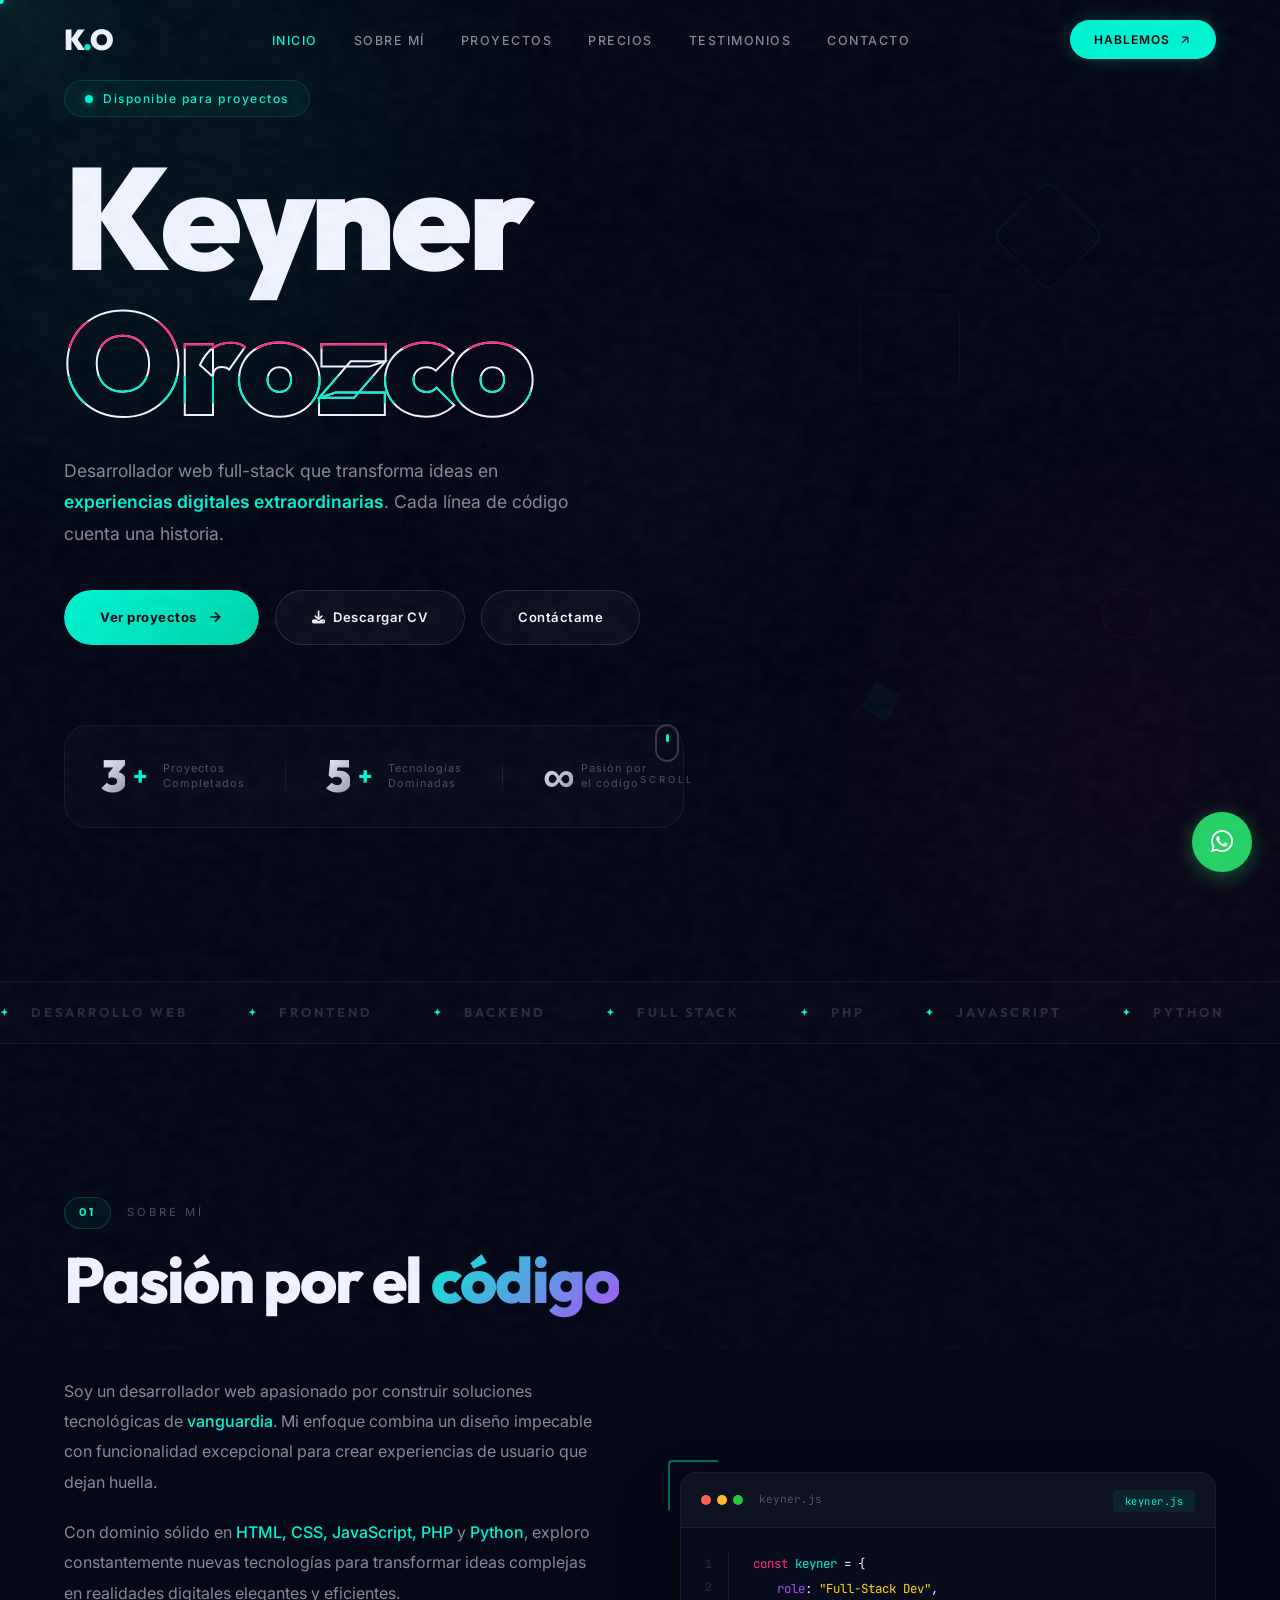
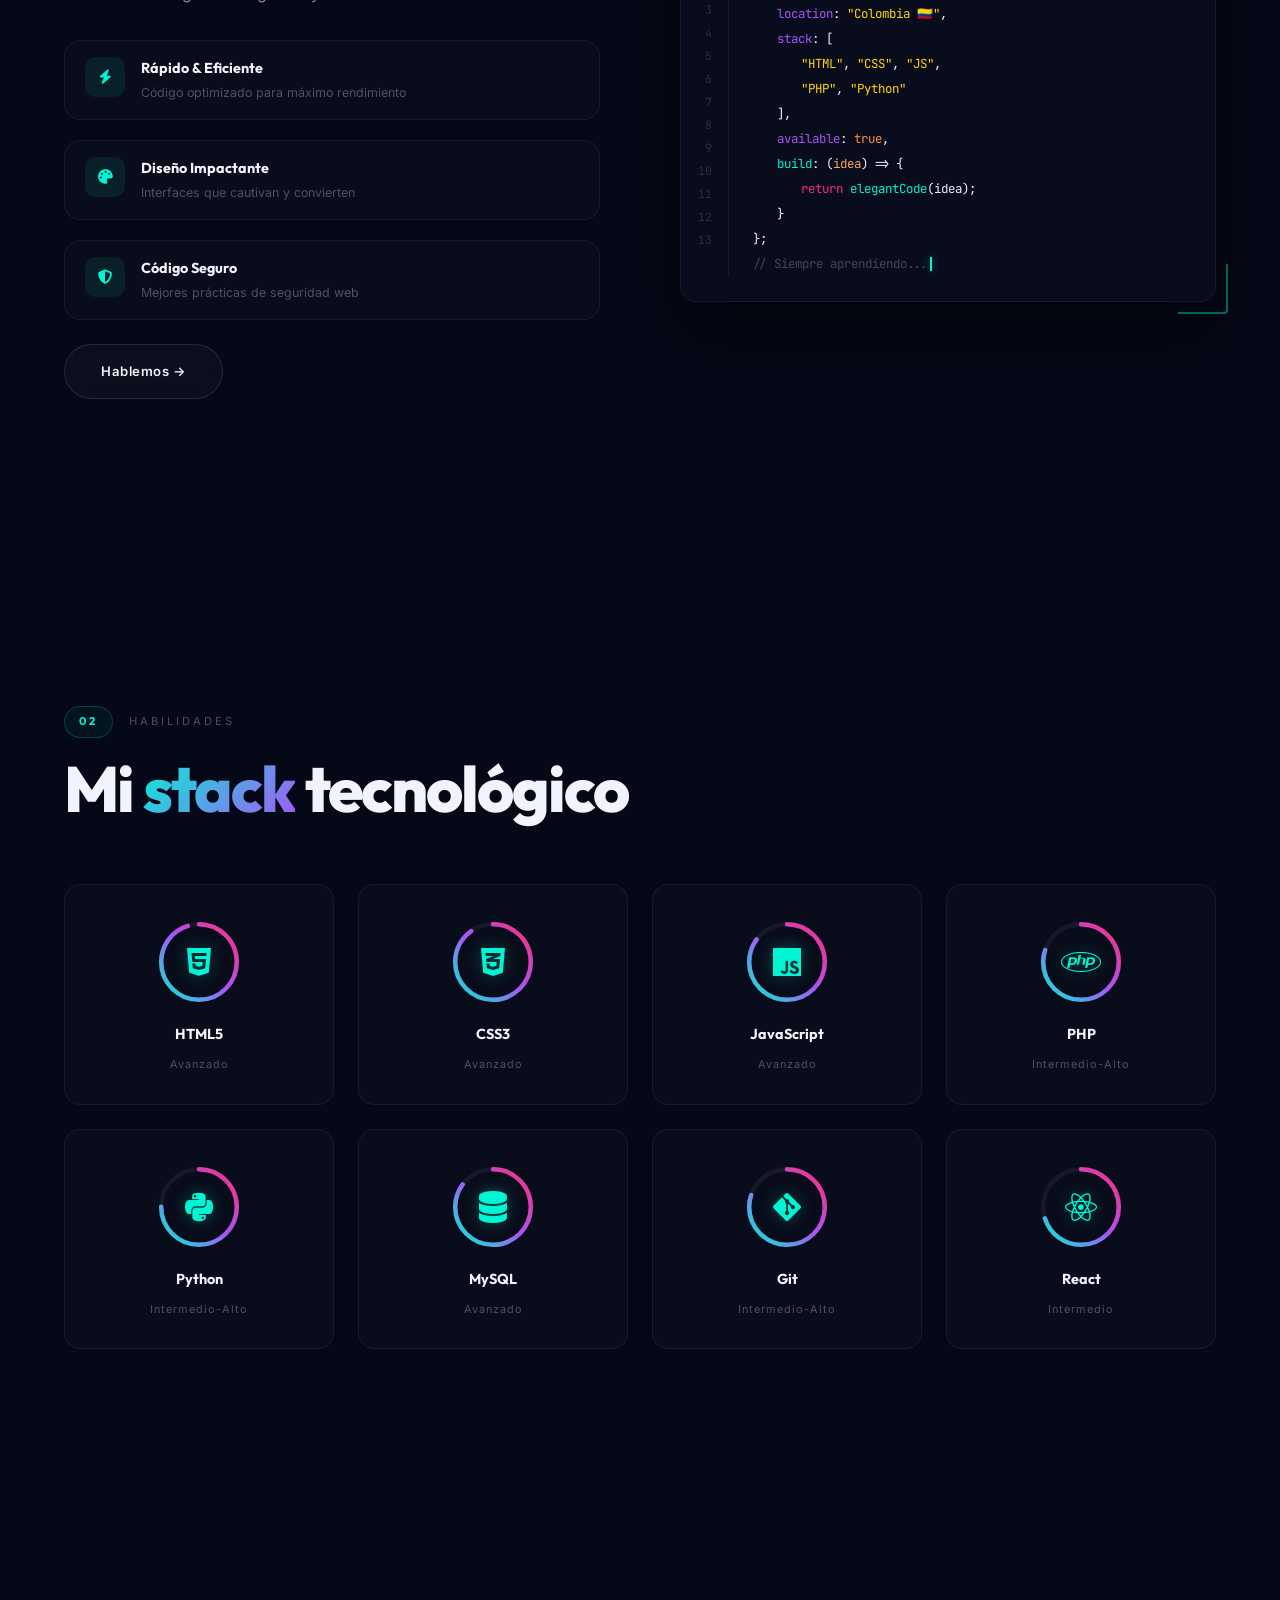
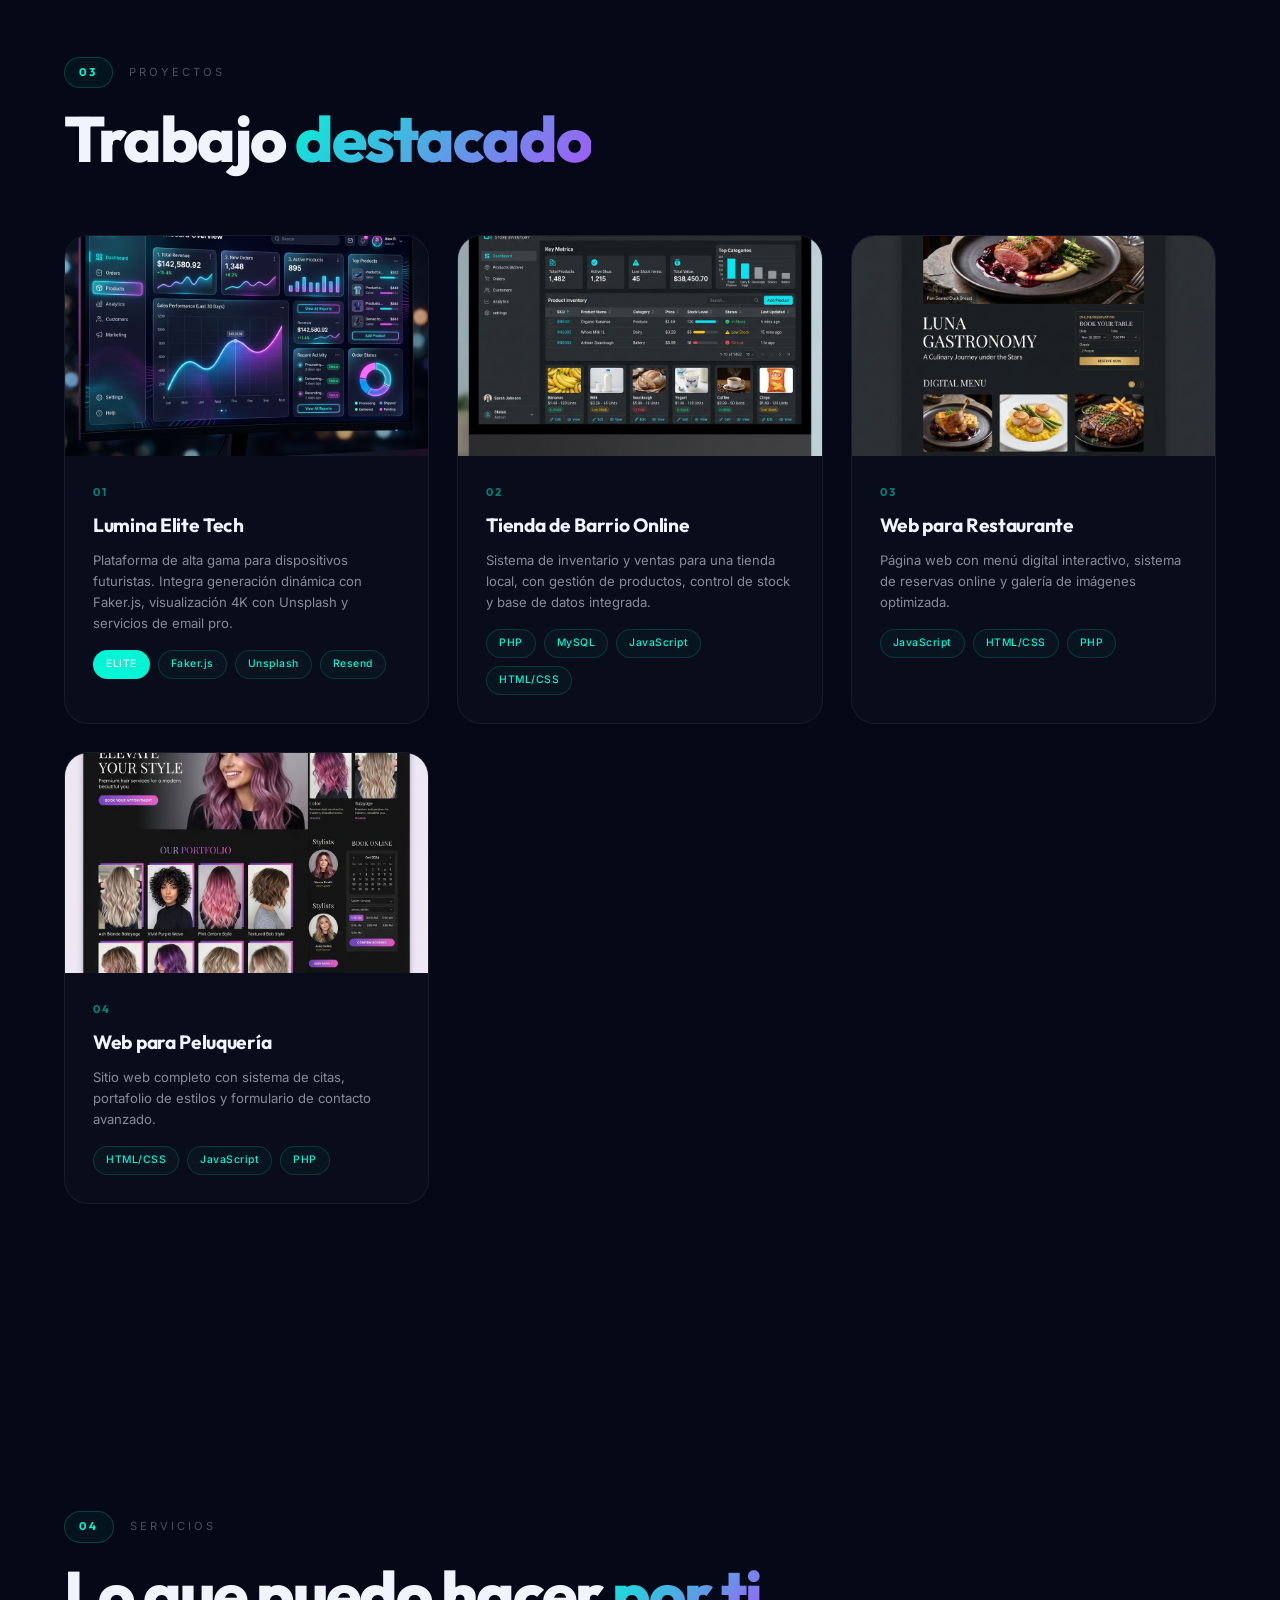
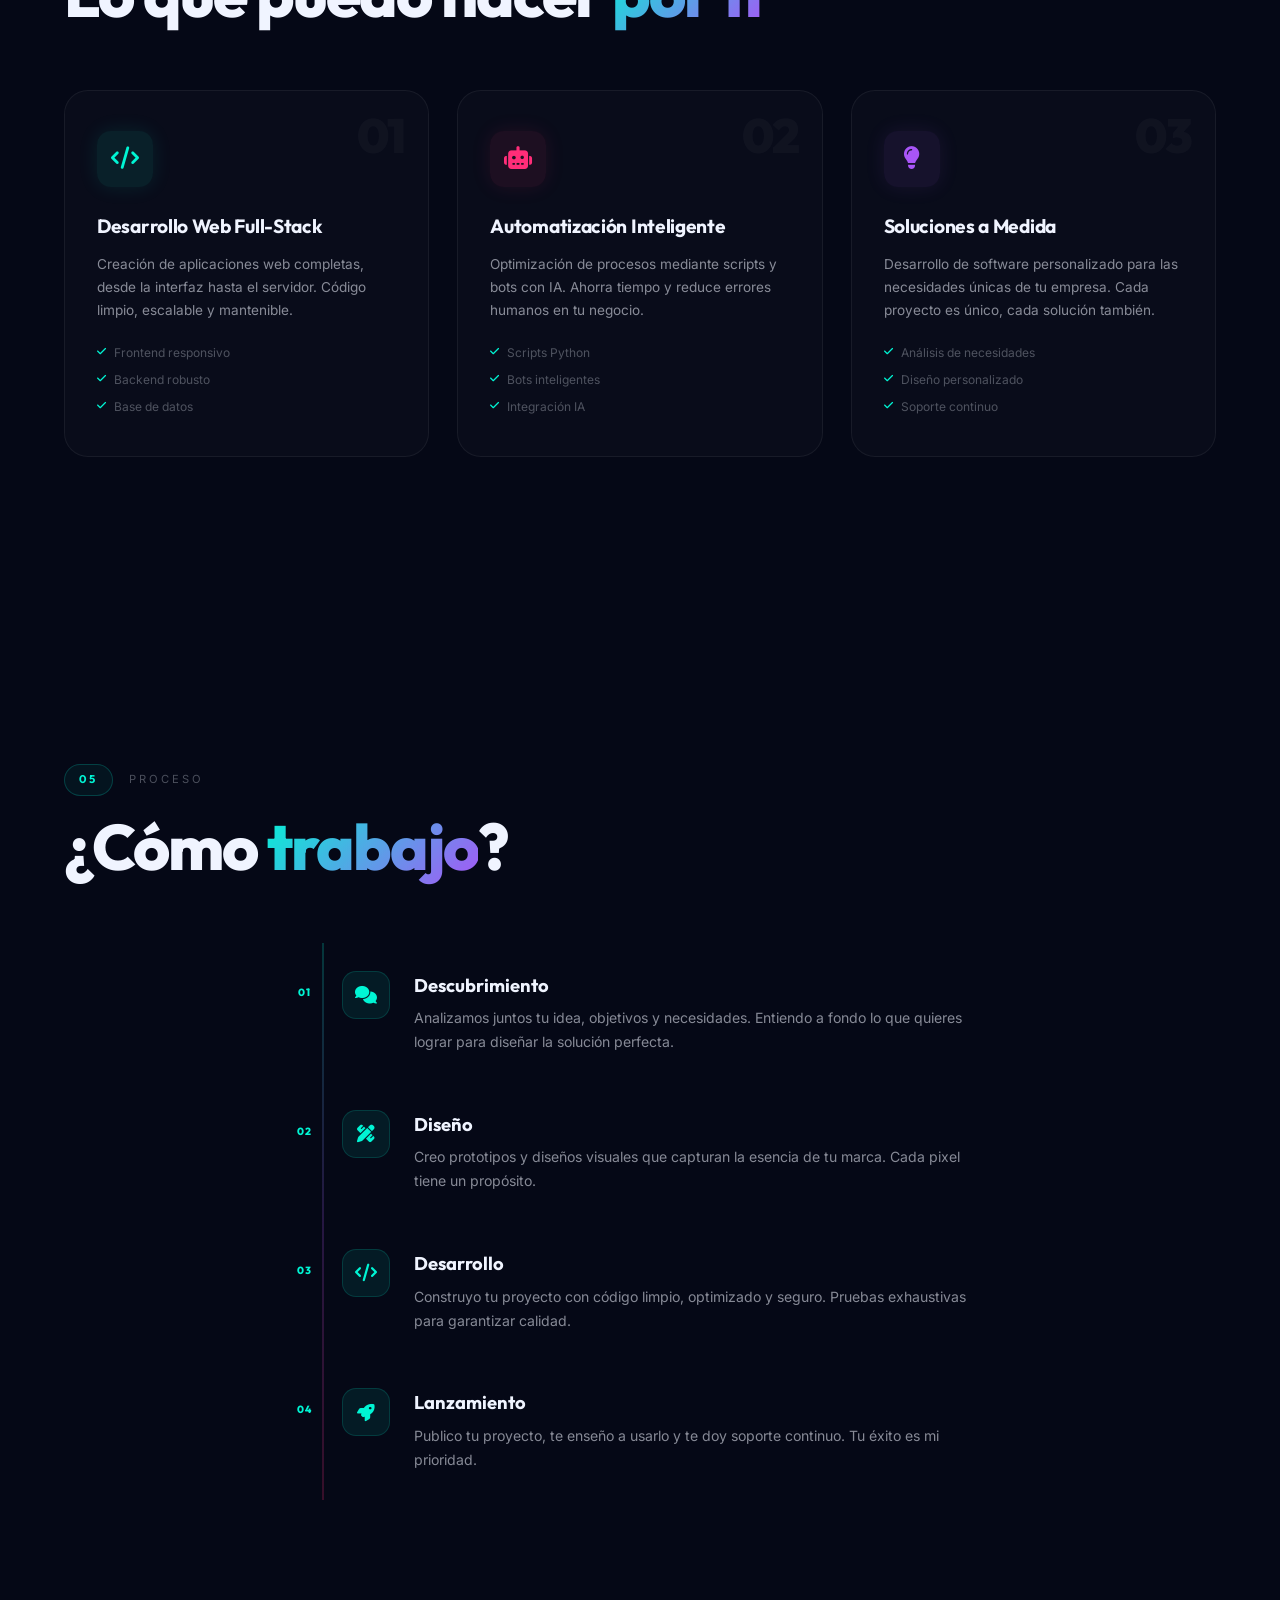
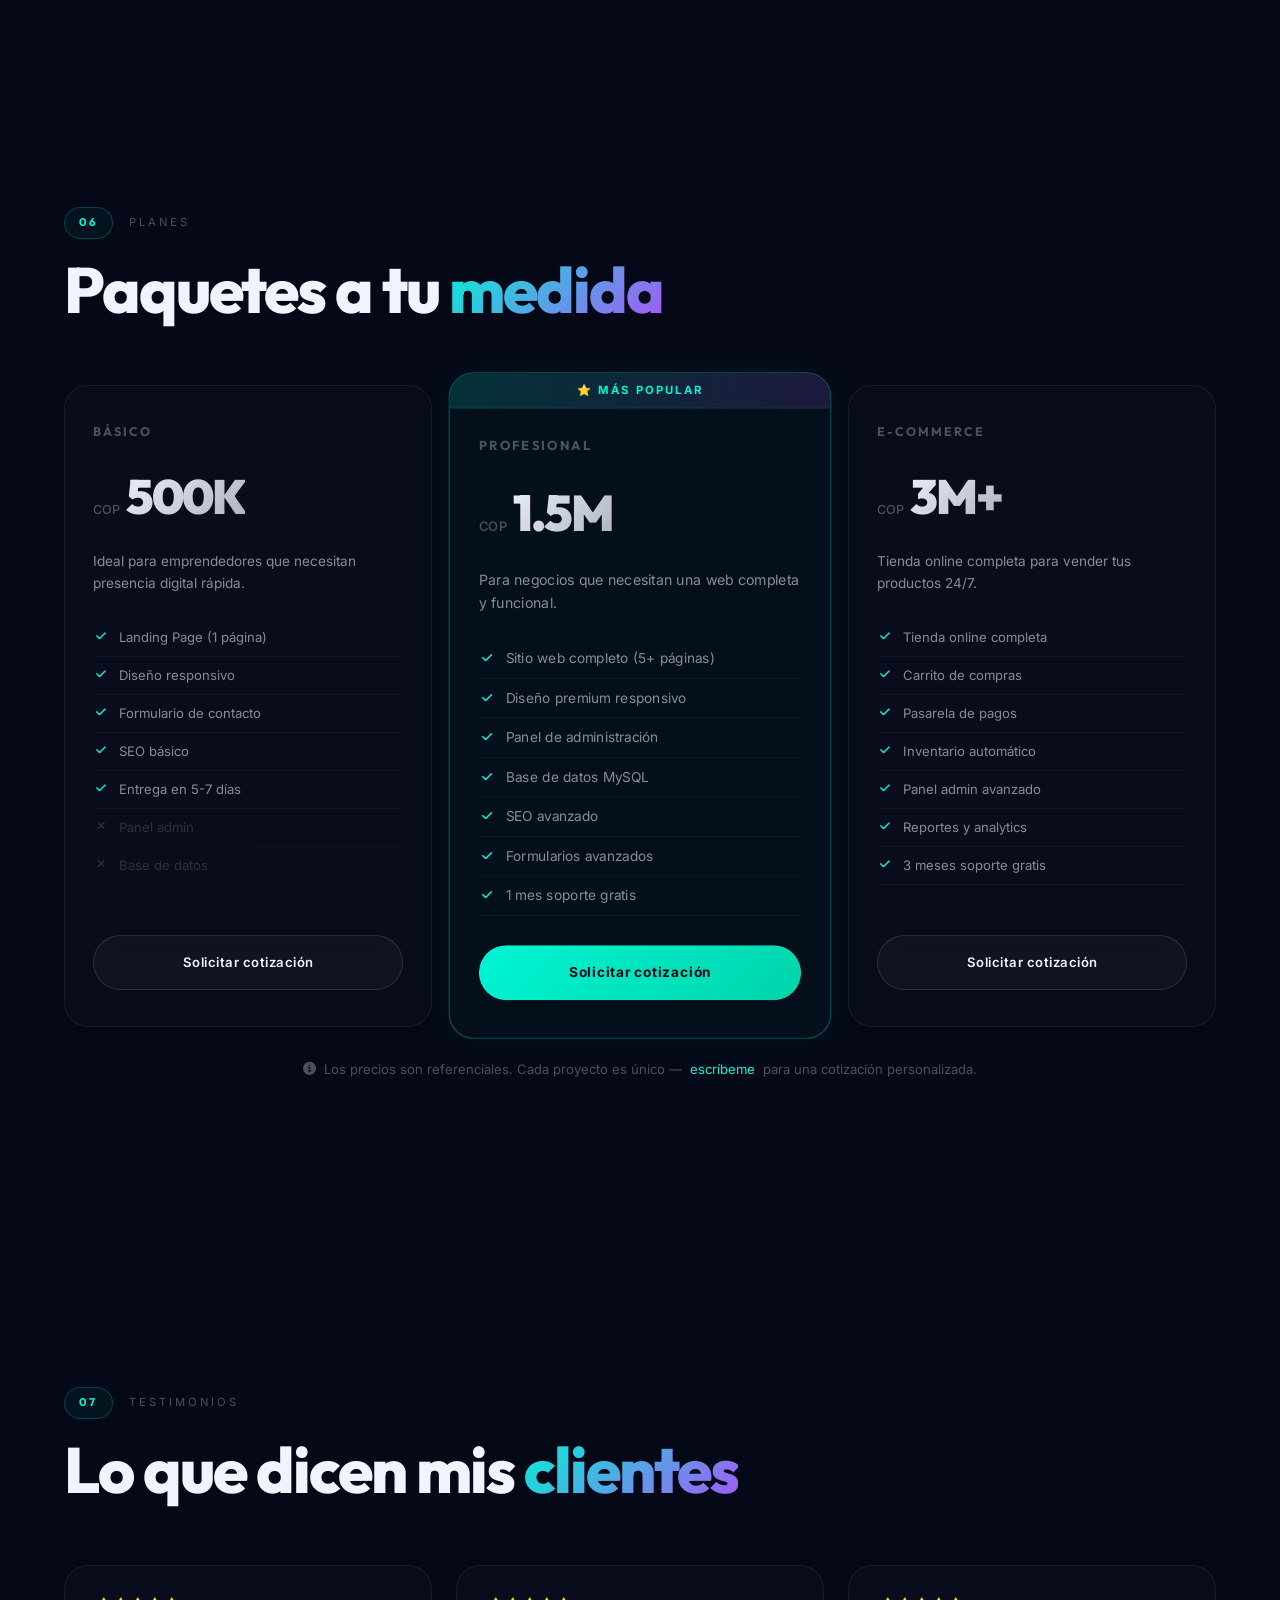
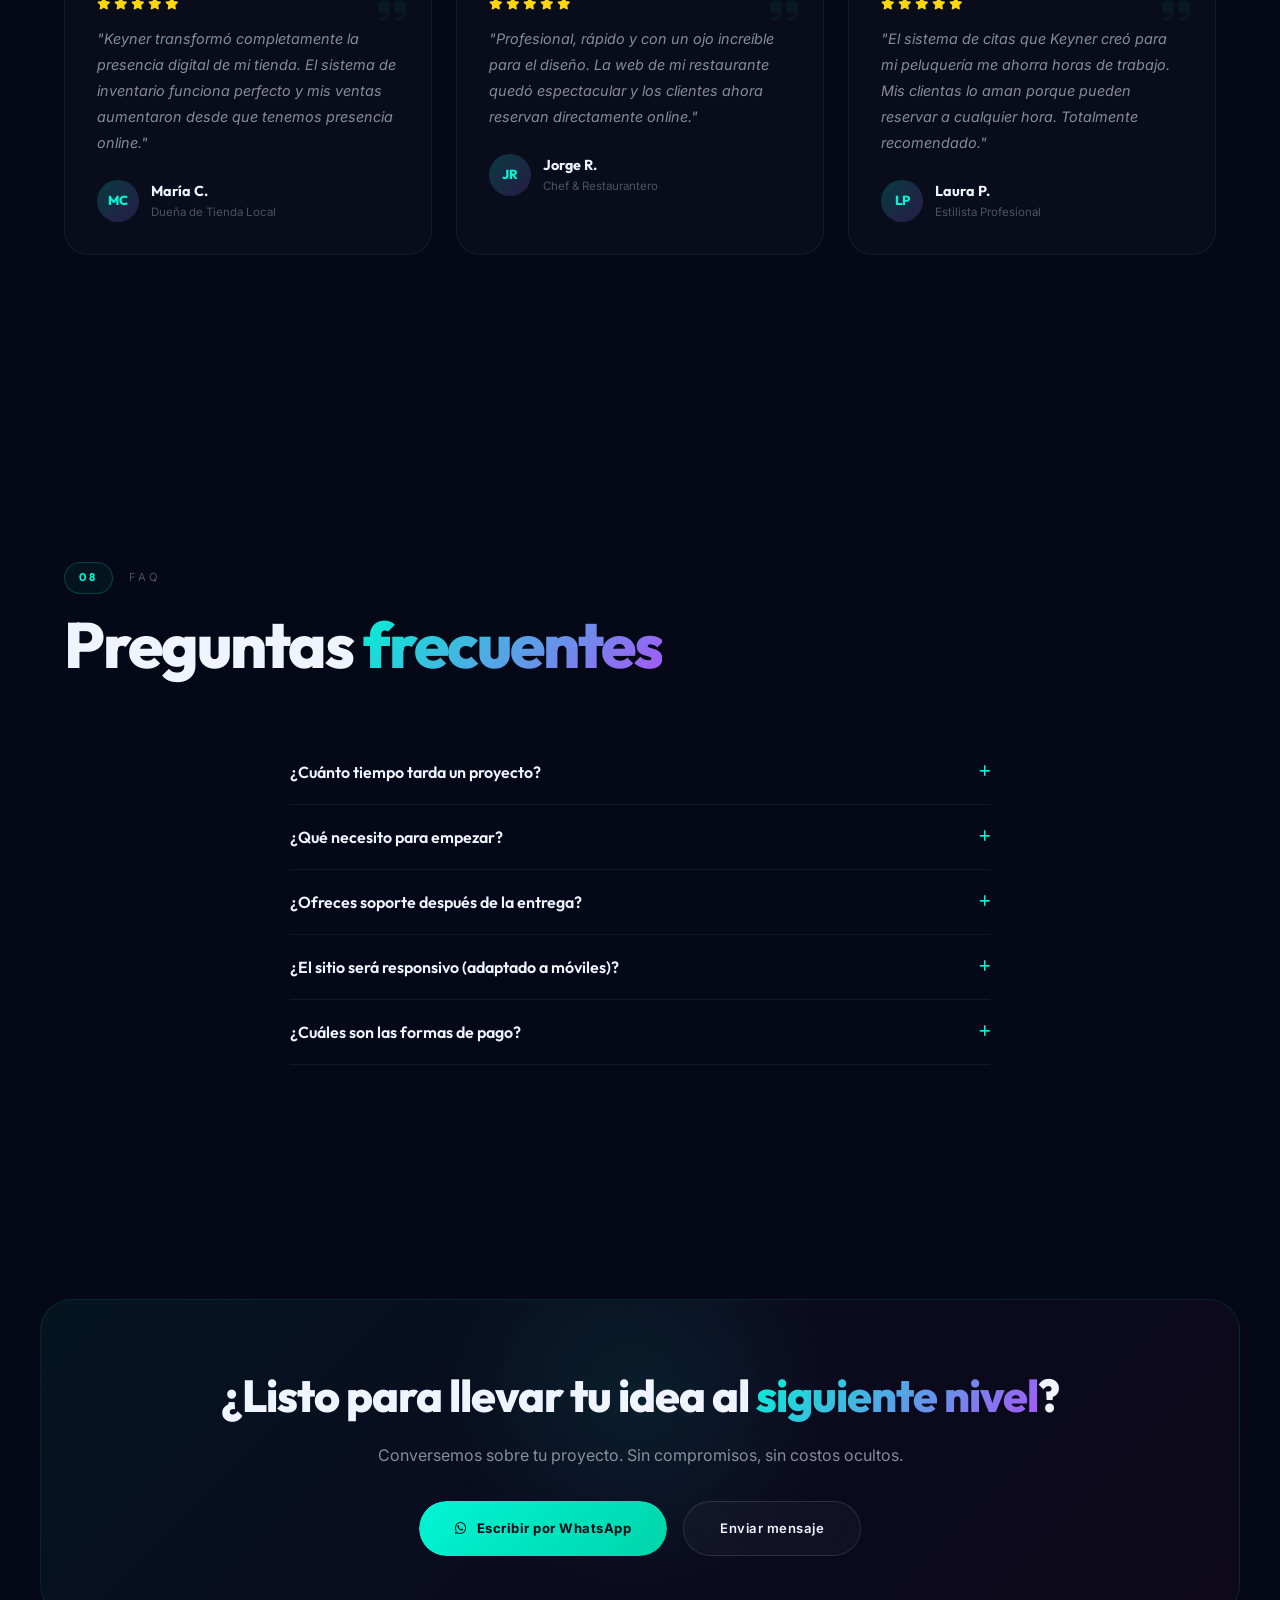
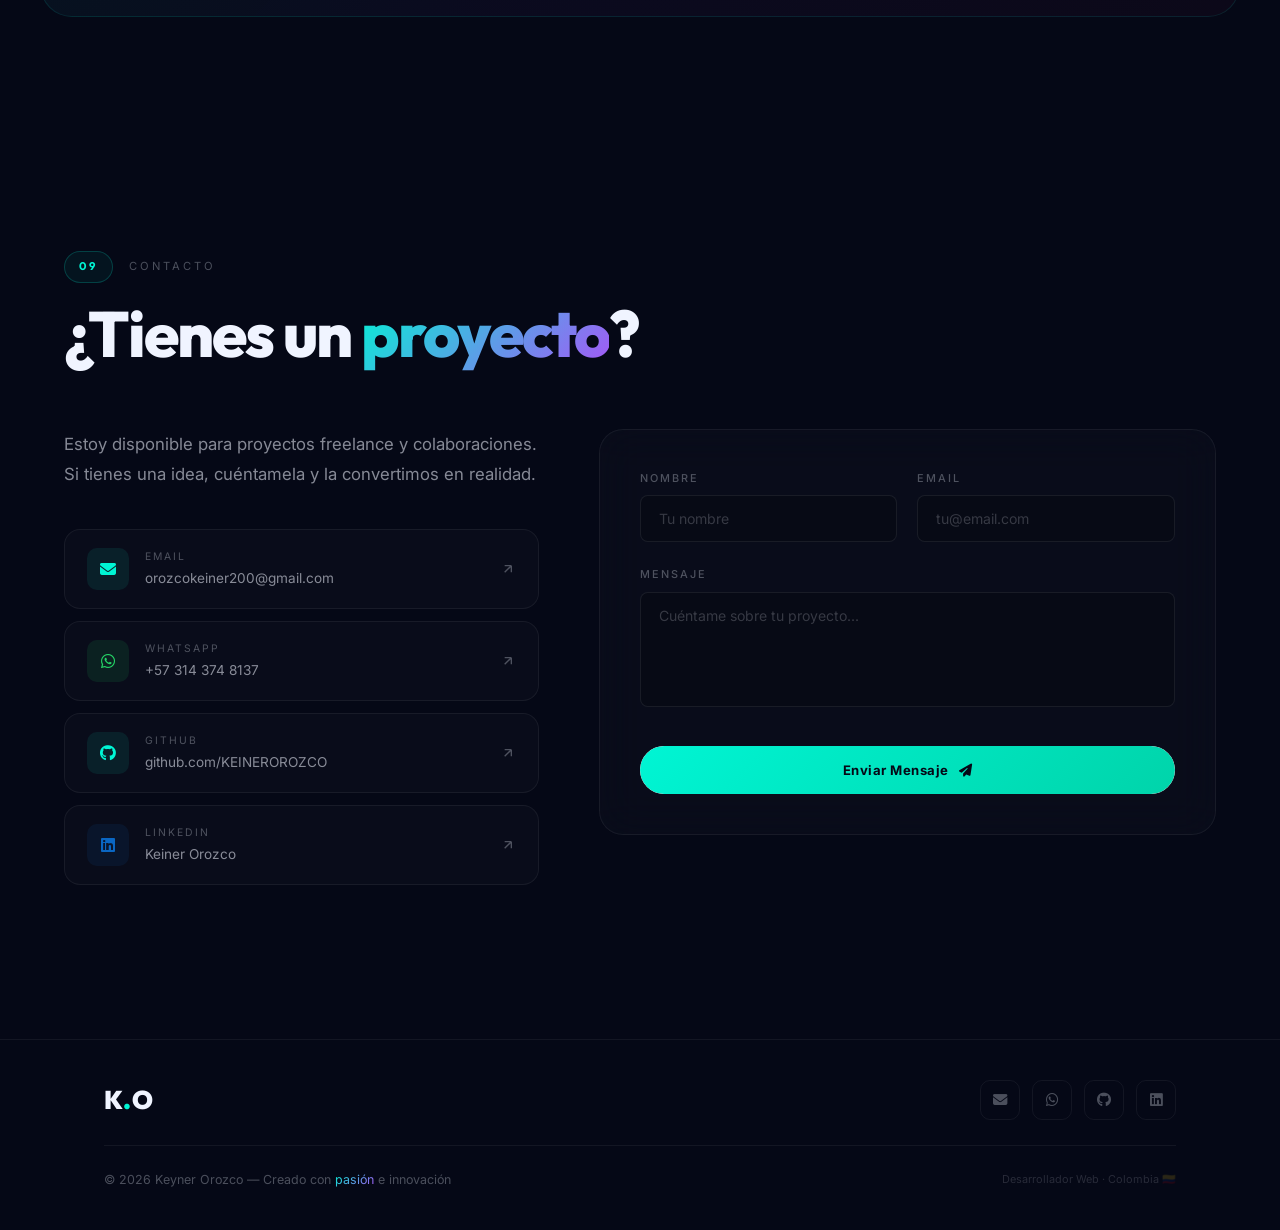
==== index.html @ 24b0e4bb "feat: implement modular store services including product catalog, cart persistence, and email notifi" ====
<!DOCTYPE html>
<html lang="es">
<head>
    <meta charset="UTF-8">
    <meta name="viewport" content="width=device-width, initial-scale=1.0">
    <meta name="description" content="Keyner Orozco — Desarrollador Web Full-Stack. Diseño y funcionalidad en cada línea de código. Experto en HTML, CSS, JavaScript, PHP y Python.">
    <meta name="keywords" content="Keyner Orozco, desarrollador web, full-stack, frontend, backend, PHP, JavaScript, Python, Colombia">
    <meta name="author" content="Keiner Orozco">
    <meta name="robots" content="index, follow">
    <title>Keyner Orozco — Desarrollador Web Full-Stack</title>

    <!-- Favicon -->
    <link rel="icon" type="image/svg+xml" href="favicon.svg">
    <link rel="apple-touch-icon" href="favicon.svg">
    <meta name="theme-color" content="#050816">

    <!-- Open Graph / LinkedIn / Facebook -->
    <meta property="og:type" content="website">
    <meta property="og:title" content="Keyner Orozco — Desarrollador Web Full-Stack">
    <meta property="og:description" content="Desarrollador web full-stack que transforma ideas en experiencias digitales extraordinarias. Experto en HTML, CSS, JavaScript, PHP y Python. Colombia 🇨🇴">
    <meta property="og:image" content="img/og-preview.png">
    <meta property="og:url" content="https://keinerorozco.github.io">
    <meta property="og:site_name" content="Keyner Orozco Portfolio">
    <meta property="og:locale" content="es_CO">

    <!-- Twitter Card -->
    <meta name="twitter:card" content="summary_large_image">
    <meta name="twitter:title" content="Keyner Orozco — Desarrollador Web Full-Stack">
    <meta name="twitter:description" content="Desarrollador web full-stack que transforma ideas en experiencias digitales extraordinarias.">
    <meta name="twitter:image" content="img/og-preview.png">

    <!-- Canonical URL -->
    <link rel="canonical" href="https://keinerorozco.github.io">

    <link rel="preconnect" href="https://fonts.googleapis.com">
    <link rel="preconnect" href="https://fonts.gstatic.com" crossorigin>
    <link href="https://fonts.googleapis.com/css2?family=Inter:wght@300;400;500;600;700;800;900&family=JetBrains+Mono:wght@400;500;700&family=Outfit:wght@300;400;500;600;700;800;900&display=swap" rel="stylesheet">
    <link rel="stylesheet" href="https://cdnjs.cloudflare.com/ajax/libs/font-awesome/6.5.1/css/all.min.css">
    <link rel="stylesheet" href="style.css">
</head>
<body>

<!-- LOADER -->
<div id="loader">
    <div class="loader-inner">
        <div class="loader-logo">
            <span class="loader-k">K</span>
            <span class="loader-dot">.</span>
            <span class="loader-o">O</span>
        </div>
        <div class="loader-bar-track">
            <div class="loader-bar-fill" id="loader-fill"></div>
        </div>
        <div class="loader-text">Cargando experiencia...</div>
    </div>
</div>

<!-- CUSTOM CURSOR -->
<div class="cursor-dot" id="cursor-dot"></div>
<div class="cursor-glow" id="cursor-glow"></div>
<canvas id="cursor-trail-canvas"></canvas>

<!-- GRADIENT ORBS -->
<div class="orb orb-1"></div>
<div class="orb orb-2"></div>
<div class="orb orb-3"></div>

<!-- GRID OVERLAY -->
<div class="grid-overlay"></div>

<!-- NOISE -->
<canvas id="noise-canvas" class="noise-layer"></canvas>

<!-- SCROLL PROGRESS -->
<div id="scroll-progress"></div>

<!-- NAVIGATION -->
<header id="main-header">
    <a href="#inicio" class="logo" id="nav-logo">
        <span class="logo-k">K</span>
        <span class="logo-dot">.</span>
        <span class="logo-o">O</span>
    </a>
    <nav id="nav-desktop">
        <ul>
            <li><a href="#inicio" data-text="Inicio">Inicio</a></li>
            <li><a href="#sobre-mi" data-text="Sobre mí">Sobre mí</a></li>
            <li><a href="#proyectos" data-text="Proyectos">Proyectos</a></li>
            <li><a href="#precios" data-text="Precios">Precios</a></li>
            <li><a href="#testimonios" data-text="Testimonios">Testimonios</a></li>
            <li><a href="#contacto" data-text="Contacto">Contacto</a></li>
        </ul>
    </nav>
    <a href="#contacto" class="nav-cta" id="nav-cta">
        <span>Hablemos</span>
        <svg width="14" height="14" viewBox="0 0 24 24" fill="none" stroke="currentColor" stroke-width="2">
            <path d="M7 17L17 7M17 7H7M17 7V17"/>
        </svg>
    </a>
    <div class="hamburger" id="hamburger">
        <span></span><span></span><span></span>
    </div>
</header>

<!-- MOBILE MENU -->
<div class="mobile-menu" id="mobile-menu">
    <div class="mobile-menu-bg"></div>
    <div class="mobile-menu-content">
        <a href="#inicio">Inicio</a>
        <a href="#sobre-mi">Sobre mí</a>
        <a href="#proyectos">Proyectos</a>
        <a href="#precios">Precios</a>
        <a href="#testimonios">Testimonios</a>
        <a href="#contacto">Contacto</a>
    </div>
</div>

<!-- ========================= HERO ========================= -->
<section id="inicio" class="hero-section">
    <div class="hero-container">
        <div class="hero-content">
            <div class="hero-badge anim-item">
                <span class="badge-dot"></span>
                <span>Disponible para proyectos</span>
            </div>
            <h1 class="hero-title">
                <span class="hero-line hero-line-1 anim-item">
                    <span class="char-wrap" data-text="Keyner">Keyner</span>
                </span>
                <span class="hero-line hero-line-2 anim-item">
                    <span class="char-wrap stroke-text" data-text="Orozco">Orozco</span>
                </span>
            </h1>
            <p class="hero-desc anim-item">
                Desarrollador web full-stack que transforma ideas en
                <span class="highlight-text">experiencias digitales extraordinarias</span>.
                Cada línea de código cuenta una historia.
            </p>
            <div class="hero-actions anim-item">
                <a href="#proyectos" class="btn-magic" id="hero-btn-projects">
                    <span class="btn-magic-bg"></span>
                    <span class="btn-magic-text">
                        <span>Ver proyectos</span>
                        <svg width="16" height="16" viewBox="0 0 24 24" fill="none" stroke="currentColor" stroke-width="2.5">
                            <path d="M5 12h14M12 5l7 7-7 7"/>
                        </svg>
                    </span>
                </a>
                <a href="cv.html" target="_blank" class="btn-glass" id="hero-btn-cv">
                    <i class="fa-solid fa-download" style="margin-right: 8px;"></i>
                    <span>Descargar CV</span>
                </a>
                <a href="#contacto" class="btn-glass" id="hero-btn-contact">
                    <span>Contáctame</span>
                </a>
            </div>
        </div>

        <div class="hero-stats-float anim-item">
            <div class="stat-item">
                <div class="stat-number" data-target="3">0</div>
                <div class="stat-plus">+</div>
                <div class="stat-label">Proyectos<br>Completados</div>
            </div>
            <div class="stat-divider"></div>
            <div class="stat-item">
                <div class="stat-number" data-target="5">0</div>
                <div class="stat-plus">+</div>
                <div class="stat-label">Tecnologías<br>Dominadas</div>
            </div>
            <div class="stat-divider"></div>
            <div class="stat-item">
                <div class="stat-number-text">∞</div>
                <div class="stat-label">Pasión por<br>el código</div>
            </div>
        </div>

        <div class="hero-scroll-indicator">
            <div class="scroll-mouse">
                <div class="scroll-wheel"></div>
            </div>
            <span>Scroll</span>
        </div>
    </div>

    <!-- Floating geometric shapes -->
    <div class="geo-shapes">
        <div class="geo geo-1"></div>
        <div class="geo geo-2"></div>
        <div class="geo geo-3"></div>
        <div class="geo geo-4"></div>
    </div>
</section>

<!-- MARQUEE STRIP -->
<div class="marquee-strip">
    <div class="marquee-track">
        <div class="marquee-item">Desarrollo Web</div>
        <div class="marquee-item">Frontend</div>
        <div class="marquee-item">Backend</div>
        <div class="marquee-item">Full Stack</div>
        <div class="marquee-item">PHP</div>
        <div class="marquee-item">JavaScript</div>
        <div class="marquee-item">Python</div>
        <div class="marquee-item">Automatización</div>
        <div class="marquee-item">Soluciones a Medida</div>
        <div class="marquee-item">Desarrollo Web</div>
        <div class="marquee-item">Frontend</div>
        <div class="marquee-item">Backend</div>
        <div class="marquee-item">Full Stack</div>
        <div class="marquee-item">PHP</div>
        <div class="marquee-item">JavaScript</div>
        <div class="marquee-item">Python</div>
        <div class="marquee-item">Automatización</div>
        <div class="marquee-item">Soluciones a Medida</div>
    </div>
</div>

<!-- ========================= SOBRE MI ========================= -->
<section id="sobre-mi">
    <div class="section-container">
        <div class="section-header">
            <span class="section-number reveal-item">01</span>
            <span class="section-tag reveal-item">Sobre mí</span>
        </div>
        <h2 class="section-title reveal-item">
            Pasión por el <span class="gradient-text">código</span>
        </h2>

        <div class="about-layout">
            <div class="about-left reveal-item">
                <p class="about-paragraph">
                    Soy un desarrollador web apasionado por construir soluciones tecnológicas de 
                    <strong>vanguardia</strong>. Mi enfoque combina un diseño impecable con 
                    funcionalidad excepcional para crear experiencias de usuario que dejan huella.
                </p>
                <p class="about-paragraph">
                    Con dominio sólido en <strong>HTML, CSS, JavaScript, PHP</strong> y <strong>Python</strong>, 
                    exploro constantemente nuevas tecnologías para transformar ideas complejas en 
                    realidades digitales elegantes y eficientes.
                </p>
                <div class="about-highlights">
                    <div class="highlight-item">
                        <div class="highlight-icon">
                            <i class="fa-solid fa-bolt"></i>
                        </div>
                        <div>
                            <h4>Rápido & Eficiente</h4>
                            <p>Código optimizado para máximo rendimiento</p>
                        </div>
                    </div>
                    <div class="highlight-item">
                        <div class="highlight-icon">
                            <i class="fa-solid fa-palette"></i>
                        </div>
                        <div>
                            <h4>Diseño Impactante</h4>
                            <p>Interfaces que cautivan y convierten</p>
                        </div>
                    </div>
                    <div class="highlight-item">
                        <div class="highlight-icon">
                            <i class="fa-solid fa-shield-halved"></i>
                        </div>
                        <div>
                            <h4>Código Seguro</h4>
                            <p>Mejores prácticas de seguridad web</p>
                        </div>
                    </div>
                </div>
                <a href="#contacto" class="btn-glass" style="margin-top: 24px; display: inline-flex;">
                    <span>Hablemos →</span>
                </a>
            </div>
            <div class="about-right reveal-item">
                <div class="code-editor">
                    <div class="editor-header">
                        <div class="editor-dots">
                            <span class="dot red"></span>
                            <span class="dot yellow"></span>
                            <span class="dot green"></span>
                        </div>
                        <span class="editor-filename">keyner.js</span>
                        <div class="editor-tabs">
                            <span class="tab active">keyner.js</span>
                        </div>
                    </div>
                    <div class="editor-body">
                        <div class="line-numbers">
                            <span>1</span><span>2</span><span>3</span><span>4</span><span>5</span>
                            <span>6</span><span>7</span><span>8</span><span>9</span><span>10</span>
                            <span>11</span><span>12</span><span>13</span>
                        </div>
                        <div class="code-content">
                            <div class="code-line"><span class="kw">const</span> <span class="fn">keyner</span> = {</div>
                            <div class="code-line indent"><span class="prop">role</span>: <span class="str">"Full-Stack Dev"</span>,</div>
                            <div class="code-line indent"><span class="prop">location</span>: <span class="str">"Colombia 🇨🇴"</span>,</div>
                            <div class="code-line indent"><span class="prop">stack</span>: [</div>
                            <div class="code-line indent-2"><span class="str">"HTML"</span>, <span class="str">"CSS"</span>, <span class="str">"JS"</span>,</div>
                            <div class="code-line indent-2"><span class="str">"PHP"</span>, <span class="str">"Python"</span></div>
                            <div class="code-line indent">],</div>
                            <div class="code-line indent"><span class="prop">available</span>: <span class="bool">true</span>,</div>
                            <div class="code-line indent"><span class="fn">build</span>: (<span class="param">idea</span>) => {</div>
                            <div class="code-line indent-2"><span class="kw">return</span> <span class="fn">elegantCode</span>(idea);</div>
                            <div class="code-line indent">}</div>
                            <div class="code-line">};</div>
                            <div class="code-line"><span class="cm">// Siempre aprendiendo...</span><span class="typing-cursor"></span></div>
                        </div>
                    </div>
                </div>
                <!-- Corner decorations -->
                <div class="corner-accent top-left"></div>
                <div class="corner-accent bottom-right"></div>
            </div>
        </div>
    </div>
</section>

<!-- ========================= HABILIDADES ========================= -->
<section id="habilidades">
    <div class="section-container">
        <div class="section-header">
            <span class="section-number reveal-item">02</span>
            <span class="section-tag reveal-item">Habilidades</span>
        </div>
        <h2 class="section-title reveal-item">
            Mi <span class="gradient-text">stack</span> tecnológico
        </h2>

        <div class="skills-grid">
            <div class="skill-card reveal-item" data-skill="95">
                <div class="skill-ring">
                    <svg viewBox="0 0 100 100">
                        <circle cx="50" cy="50" r="42" class="ring-bg"/>
                        <circle cx="50" cy="50" r="42" class="ring-fill" data-percent="95" style="--percent: 95"/>
                    </svg>
                    <div class="skill-ring-icon">
                        <i class="fa-brands fa-html5"></i>
                    </div>
                </div>
                <h3 class="skill-name">HTML5</h3>
                <span class="skill-level">Avanzado</span>
            </div>
            <div class="skill-card reveal-item" data-skill="90">
                <div class="skill-ring">
                    <svg viewBox="0 0 100 100">
                        <circle cx="50" cy="50" r="42" class="ring-bg"/>
                        <circle cx="50" cy="50" r="42" class="ring-fill" data-percent="90" style="--percent: 90"/>
                    </svg>
                    <div class="skill-ring-icon">
                        <i class="fa-brands fa-css3-alt"></i>
                    </div>
                </div>
                <h3 class="skill-name">CSS3</h3>
                <span class="skill-level">Avanzado</span>
            </div>
            <div class="skill-card reveal-item" data-skill="85">
                <div class="skill-ring">
                    <svg viewBox="0 0 100 100">
                        <circle cx="50" cy="50" r="42" class="ring-bg"/>
                        <circle cx="50" cy="50" r="42" class="ring-fill" data-percent="85" style="--percent: 85"/>
                    </svg>
                    <div class="skill-ring-icon">
                        <i class="fa-brands fa-js"></i>
                    </div>
                </div>
                <h3 class="skill-name">JavaScript</h3>
                <span class="skill-level">Avanzado</span>
            </div>
            <div class="skill-card reveal-item" data-skill="80">
                <div class="skill-ring">
                    <svg viewBox="0 0 100 100">
                        <circle cx="50" cy="50" r="42" class="ring-bg"/>
                        <circle cx="50" cy="50" r="42" class="ring-fill" data-percent="80" style="--percent: 80"/>
                    </svg>
                    <div class="skill-ring-icon">
                        <i class="fa-brands fa-php"></i>
                    </div>
                </div>
                <h3 class="skill-name">PHP</h3>
                <span class="skill-level">Intermedio-Alto</span>
            </div>
            <div class="skill-card reveal-item" data-skill="75">
                <div class="skill-ring">
                    <svg viewBox="0 0 100 100">
                        <circle cx="50" cy="50" r="42" class="ring-bg"/>
                        <circle cx="50" cy="50" r="42" class="ring-fill" data-percent="75" style="--percent: 75"/>
                    </svg>
                    <div class="skill-ring-icon">
                        <i class="fa-brands fa-python"></i>
                    </div>
                </div>
                <h3 class="skill-name">Python</h3>
                <span class="skill-level">Intermedio-Alto</span>
            </div>
            <div class="skill-card reveal-item" data-skill="85">
                <div class="skill-ring">
                    <svg viewBox="0 0 100 100">
                        <circle cx="50" cy="50" r="42" class="ring-bg"/>
                        <circle cx="50" cy="50" r="42" class="ring-fill" data-percent="85" style="--percent: 85"/>
                    </svg>
                    <div class="skill-ring-icon">
                        <i class="fa-solid fa-database"></i>
                    </div>
                </div>
                <h3 class="skill-name">MySQL</h3>
                <span class="skill-level">Avanzado</span>
            </div>
            <div class="skill-card reveal-item" data-skill="80">
                <div class="skill-ring">
                    <svg viewBox="0 0 100 100">
                        <circle cx="50" cy="50" r="42" class="ring-bg"/>
                        <circle cx="50" cy="50" r="42" class="ring-fill" data-percent="80" style="--percent: 80"/>
                    </svg>
                    <div class="skill-ring-icon">
                        <i class="fa-brands fa-git-alt"></i>
                    </div>
                </div>
                <h3 class="skill-name">Git</h3>
                <span class="skill-level">Intermedio-Alto</span>
            </div>
            <div class="skill-card reveal-item" data-skill="70">
                <div class="skill-ring">
                    <svg viewBox="0 0 100 100">
                        <circle cx="50" cy="50" r="42" class="ring-bg"/>
                        <circle cx="50" cy="50" r="42" class="ring-fill" data-percent="70" style="--percent: 70"/>
                    </svg>
                    <div class="skill-ring-icon">
                        <i class="fa-brands fa-react"></i>
                    </div>
                </div>
                <h3 class="skill-name">React</h3>
                <span class="skill-level">Intermedio</span>
            </div>
        </div>
    </div>
</section>

<!-- ========================= PROYECTOS ========================= -->
<section id="proyectos">
    <div class="section-container">
        <div class="section-header">
            <span class="section-number reveal-item">03</span>
            <span class="section-tag reveal-item">Proyectos</span>
        </div>
        <h2 class="section-title reveal-item">
            Trabajo <span class="gradient-text">destacado</span>
        </h2>

        <div class="projects-showcase">
            <div class="project-card-v2 reveal-item" data-tilt onclick="window.open('demo-tienda/index.html', '_blank')" style="cursor: pointer;">
                <div class="project-image">
                    <img src="img/project-ecommerce.png" alt="Lumina Elite Tech" loading="lazy">
                    <div class="project-overlay">
                        <span class="project-view-btn">
                            <i class="fa-solid fa-arrow-up-right-from-square"></i>
                            Ver Demo Elite
                        </span>
                    </div>
                </div>
                <div class="project-info">
                    <span class="project-num">01</span>
                    <h3>Lumina Elite Tech</h3>
                    <p>Plataforma de alta gama para dispositivos futuristas. Integra generación dinámica con Faker.js, visualización 4K con Unsplash y servicios de email pro.</p>
                    <div class="project-tags">
                        <span class="tag" style="background: var(--cyan); color: white;">ELITE</span>
                        <span class="tag">Faker.js</span>
                        <span class="tag">Unsplash</span>
                        <span class="tag">Resend</span>
                    </div>
                </div>
                <div class="project-card-glow"></div>
            </div>

            <div class="project-card-v2 reveal-item" data-tilt>
                <div class="project-image">
                    <img src="img/project-store.png" alt="Tienda de Barrio Online" loading="lazy">
                    <div class="project-overlay">
                        <span class="project-view-btn">
                            <i class="fa-solid fa-eye"></i>
                            Ver proyecto
                        </span>
                    </div>
                </div>
                <div class="project-info">
                    <span class="project-num">02</span>
                    <h3>Tienda de Barrio Online</h3>
                    <p>Sistema de inventario y ventas para una tienda local, con gestión de productos, control de stock y base de datos integrada.</p>
                    <div class="project-tags">
                        <span class="tag">PHP</span>
                        <span class="tag">MySQL</span>
                        <span class="tag">JavaScript</span>
                        <span class="tag">HTML/CSS</span>
                    </div>
                </div>
                <div class="project-card-glow"></div>
            </div>

            <div class="project-card-v2 reveal-item" data-tilt>
                <div class="project-image">
                    <img src="img/project-restaurant.png" alt="Web para Restaurante" loading="lazy">
                    <div class="project-overlay">
                        <span class="project-view-btn">
                            <i class="fa-solid fa-eye"></i>
                            Ver proyecto
                        </span>
                    </div>
                </div>
                <div class="project-info">
                    <span class="project-num">03</span>
                    <h3>Web para Restaurante</h3>
                    <p>Página web con menú digital interactivo, sistema de reservas online y galería de imágenes optimizada.</p>
                    <div class="project-tags">
                        <span class="tag">JavaScript</span>
                        <span class="tag">HTML/CSS</span>
                        <span class="tag">PHP</span>
                    </div>
                </div>
                <div class="project-card-glow"></div>
            </div>

            <div class="project-card-v2 reveal-item" data-tilt>
                <div class="project-image">
                    <img src="img/project-salon.png" alt="Web para Peluquería" loading="lazy">
                    <div class="project-overlay">
                        <span class="project-view-btn">
                            <i class="fa-solid fa-eye"></i>
                            Ver proyecto
                        </span>
                    </div>
                </div>
                <div class="project-info">
                    <span class="project-num">04</span>
                    <h3>Web para Peluquería</h3>
                    <p>Sitio web completo con sistema de citas, portafolio de estilos y formulario de contacto avanzado.</p>
                    <div class="project-tags">
                        <span class="tag">HTML/CSS</span>
                        <span class="tag">JavaScript</span>
                        <span class="tag">PHP</span>
                    </div>
                </div>
                <div class="project-card-glow"></div>
            </div>
        </div>
    </div>
</section>

<!-- ========================= SERVICIOS ========================= -->
<section id="servicios">
    <div class="section-container">
        <div class="section-header">
            <span class="section-number reveal-item">04</span>
            <span class="section-tag reveal-item">Servicios</span>
        </div>
        <h2 class="section-title reveal-item">
            Lo que puedo hacer <span class="gradient-text">por ti</span>
        </h2>

        <div class="services-grid">
            <div class="service-card-v2 reveal-item">
                <div class="service-icon-wrap cyan">
                    <i class="fa-solid fa-code"></i>
                </div>
                <span class="service-num">01</span>
                <h3>Desarrollo Web Full-Stack</h3>
                <p>Creación de aplicaciones web completas, desde la interfaz hasta el servidor. Código limpio, escalable y mantenible.</p>
                <div class="service-features">
                    <span><i class="fa-solid fa-check"></i> Frontend responsivo</span>
                    <span><i class="fa-solid fa-check"></i> Backend robusto</span>
                    <span><i class="fa-solid fa-check"></i> Base de datos</span>
                </div>
                <div class="service-card-border"></div>
            </div>

            <div class="service-card-v2 reveal-item">
                <div class="service-icon-wrap pink">
                    <i class="fa-solid fa-robot"></i>
                </div>
                <span class="service-num">02</span>
                <h3>Automatización Inteligente</h3>
                <p>Optimización de procesos mediante scripts y bots con IA. Ahorra tiempo y reduce errores humanos en tu negocio.</p>
                <div class="service-features">
                    <span><i class="fa-solid fa-check"></i> Scripts Python</span>
                    <span><i class="fa-solid fa-check"></i> Bots inteligentes</span>
                    <span><i class="fa-solid fa-check"></i> Integración IA</span>
                </div>
                <div class="service-card-border"></div>
            </div>

            <div class="service-card-v2 reveal-item">
                <div class="service-icon-wrap purple">
                    <i class="fa-solid fa-lightbulb"></i>
                </div>
                <span class="service-num">03</span>
                <h3>Soluciones a Medida</h3>
                <p>Desarrollo de software personalizado para las necesidades únicas de tu empresa. Cada proyecto es único, cada solución también.</p>
                <div class="service-features">
                    <span><i class="fa-solid fa-check"></i> Análisis de necesidades</span>
                    <span><i class="fa-solid fa-check"></i> Diseño personalizado</span>
                    <span><i class="fa-solid fa-check"></i> Soporte continuo</span>
                </div>
                <div class="service-card-border"></div>
            </div>
        </div>
    </div>
</section>

<!-- ========================= PROCESO ========================= -->
<section id="proceso">
    <div class="section-container">
        <div class="section-header">
            <span class="section-number reveal-item">05</span>
            <span class="section-tag reveal-item">Proceso</span>
        </div>
        <h2 class="section-title reveal-item">
            ¿Cómo <span class="gradient-text">trabajo</span>?
        </h2>

        <div class="process-timeline">
            <div class="process-line"></div>
            <div class="process-step reveal-item">
                <div class="step-number">01</div>
                <div class="step-icon"><i class="fa-solid fa-comments"></i></div>
                <div class="step-content">
                    <h3>Descubrimiento</h3>
                    <p>Analizamos juntos tu idea, objetivos y necesidades. Entiendo a fondo lo que quieres lograr para diseñar la solución perfecta.</p>
                </div>
            </div>
            <div class="process-step reveal-item">
                <div class="step-number">02</div>
                <div class="step-icon"><i class="fa-solid fa-pen-ruler"></i></div>
                <div class="step-content">
                    <h3>Diseño</h3>
                    <p>Creo prototipos y diseños visuales que capturan la esencia de tu marca. Cada pixel tiene un propósito.</p>
                </div>
            </div>
            <div class="process-step reveal-item">
                <div class="step-number">03</div>
                <div class="step-icon"><i class="fa-solid fa-code"></i></div>
                <div class="step-content">
                    <h3>Desarrollo</h3>
                    <p>Construyo tu proyecto con código limpio, optimizado y seguro. Pruebas exhaustivas para garantizar calidad.</p>
                </div>
            </div>
            <div class="process-step reveal-item">
                <div class="step-number">04</div>
                <div class="step-icon"><i class="fa-solid fa-rocket"></i></div>
                <div class="step-content">
                    <h3>Lanzamiento</h3>
                    <p>Publico tu proyecto, te enseño a usarlo y te doy soporte continuo. Tu éxito es mi prioridad.</p>
                </div>
            </div>
        </div>
    </div>
</section>

<!-- ========================= PRECIOS ========================= -->
<section id="precios">
    <div class="section-container">
        <div class="section-header">
            <span class="section-number reveal-item">06</span>
            <span class="section-tag reveal-item">Planes</span>
        </div>
        <h2 class="section-title reveal-item">
            Paquetes a tu <span class="gradient-text">medida</span>
        </h2>

        <div class="pricing-grid">
            <div class="pricing-card reveal-item">
                <div class="pricing-badge">Básico</div>
                <div class="pricing-price">
                    <span class="price-currency">COP</span>
                    <span class="price-amount">500K</span>
                </div>
                <p class="pricing-desc">Ideal para emprendedores que necesitan presencia digital rápida.</p>
                <ul class="pricing-features">
                    <li><i class="fa-solid fa-check"></i> Landing Page (1 página)</li>
                    <li><i class="fa-solid fa-check"></i> Diseño responsivo</li>
                    <li><i class="fa-solid fa-check"></i> Formulario de contacto</li>
                    <li><i class="fa-solid fa-check"></i> SEO básico</li>
                    <li><i class="fa-solid fa-check"></i> Entrega en 5-7 días</li>
                    <li class="disabled"><i class="fa-solid fa-xmark"></i> Panel admin</li>
                    <li class="disabled"><i class="fa-solid fa-xmark"></i> Base de datos</li>
                </ul>
                <a href="https://wa.me/573143748137?text=Hola%20Keyner%2C%20me%20interesa%20el%20plan%20Básico" target="_blank" class="btn-glass pricing-btn">
                    <span>Solicitar cotización</span>
                </a>
            </div>

            <div class="pricing-card featured reveal-item">
                <div class="pricing-popular">⭐ MÁS POPULAR</div>
                <div class="pricing-badge">Profesional</div>
                <div class="pricing-price">
                    <span class="price-currency">COP</span>
                    <span class="price-amount">1.5M</span>
                </div>
                <p class="pricing-desc">Para negocios que necesitan una web completa y funcional.</p>
                <ul class="pricing-features">
                    <li><i class="fa-solid fa-check"></i> Sitio web completo (5+ páginas)</li>
                    <li><i class="fa-solid fa-check"></i> Diseño premium responsivo</li>
                    <li><i class="fa-solid fa-check"></i> Panel de administración</li>
                    <li><i class="fa-solid fa-check"></i> Base de datos MySQL</li>
                    <li><i class="fa-solid fa-check"></i> SEO avanzado</li>
                    <li><i class="fa-solid fa-check"></i> Formularios avanzados</li>
                    <li><i class="fa-solid fa-check"></i> 1 mes soporte gratis</li>
                </ul>
                <a href="https://wa.me/573143748137?text=Hola%20Keyner%2C%20me%20interesa%20el%20plan%20Profesional" target="_blank" class="btn-magic pricing-btn">
                    <span class="btn-magic-bg"></span>
                    <span class="btn-magic-text"><span>Solicitar cotización</span></span>
                </a>
            </div>

            <div class="pricing-card reveal-item">
                <div class="pricing-badge">E-Commerce</div>
                <div class="pricing-price">
                    <span class="price-currency">COP</span>
                    <span class="price-amount">3M+</span>
                </div>
                <p class="pricing-desc">Tienda online completa para vender tus productos 24/7.</p>
                <ul class="pricing-features">
                    <li><i class="fa-solid fa-check"></i> Tienda online completa</li>
                    <li><i class="fa-solid fa-check"></i> Carrito de compras</li>
                    <li><i class="fa-solid fa-check"></i> Pasarela de pagos</li>
                    <li><i class="fa-solid fa-check"></i> Inventario automático</li>
                    <li><i class="fa-solid fa-check"></i> Panel admin avanzado</li>
                    <li><i class="fa-solid fa-check"></i> Reportes y analytics</li>
                    <li><i class="fa-solid fa-check"></i> 3 meses soporte gratis</li>
                </ul>
                <a href="https://wa.me/573143748137?text=Hola%20Keyner%2C%20me%20interesa%20el%20plan%20E-Commerce" target="_blank" class="btn-glass pricing-btn">
                    <span>Solicitar cotización</span>
                </a>
            </div>
        </div>
        <p class="pricing-note reveal-item">
            <i class="fa-solid fa-info-circle"></i>
            Los precios son referenciales. Cada proyecto es único — <a href="https://wa.me/573143748137?text=Hola%20Keyner%2C%20necesito%20una%20cotización%20personalizada" target="_blank" style="color: var(--cyan);">escríbeme</a> para una cotización personalizada.
        </p>
    </div>
</section>

<!-- ========================= TESTIMONIOS ========================= -->
<section id="testimonios">
    <div class="section-container">
        <div class="section-header">
            <span class="section-number reveal-item">07</span>
            <span class="section-tag reveal-item">Testimonios</span>
        </div>
        <h2 class="section-title reveal-item">
            Lo que dicen mis <span class="gradient-text">clientes</span>
        </h2>

        <div class="testimonials-grid">
            <div class="testimonial-card reveal-item">
                <div class="testimonial-stars">
                    <i class="fa-solid fa-star"></i><i class="fa-solid fa-star"></i><i class="fa-solid fa-star"></i><i class="fa-solid fa-star"></i><i class="fa-solid fa-star"></i>
                </div>
                <p class="testimonial-text">"Keyner transformó completamente la presencia digital de mi tienda. El sistema de inventario funciona perfecto y mis ventas aumentaron desde que tenemos presencia online."</p>
                <div class="testimonial-author">
                    <div class="author-avatar">MC</div>
                    <div>
                        <div class="author-name">María C.</div>
                        <div class="author-role">Dueña de Tienda Local</div>
                    </div>
                </div>
                <div class="testimonial-quote-icon"><i class="fa-solid fa-quote-right"></i></div>
            </div>

            <div class="testimonial-card reveal-item">
                <div class="testimonial-stars">
                    <i class="fa-solid fa-star"></i><i class="fa-solid fa-star"></i><i class="fa-solid fa-star"></i><i class="fa-solid fa-star"></i><i class="fa-solid fa-star"></i>
                </div>
                <p class="testimonial-text">"Profesional, rápido y con un ojo increíble para el diseño. La web de mi restaurante quedó espectacular y los clientes ahora reservan directamente online."</p>
                <div class="testimonial-author">
                    <div class="author-avatar">JR</div>
                    <div>
                        <div class="author-name">Jorge R.</div>
                        <div class="author-role">Chef & Restaurantero</div>
                    </div>
                </div>
                <div class="testimonial-quote-icon"><i class="fa-solid fa-quote-right"></i></div>
            </div>

            <div class="testimonial-card reveal-item">
                <div class="testimonial-stars">
                    <i class="fa-solid fa-star"></i><i class="fa-solid fa-star"></i><i class="fa-solid fa-star"></i><i class="fa-solid fa-star"></i><i class="fa-solid fa-star"></i>
                </div>
                <p class="testimonial-text">"El sistema de citas que Keyner creó para mi peluquería me ahorra horas de trabajo. Mis clientas lo aman porque pueden reservar a cualquier hora. Totalmente recomendado."</p>
                <div class="testimonial-author">
                    <div class="author-avatar">LP</div>
                    <div>
                        <div class="author-name">Laura P.</div>
                        <div class="author-role">Estilista Profesional</div>
                    </div>
                </div>
                <div class="testimonial-quote-icon"><i class="fa-solid fa-quote-right"></i></div>
            </div>
        </div>
    </div>
</section>

<!-- ========================= FAQ ========================= -->
<section id="faq">
    <div class="section-container">
        <div class="section-header">
            <span class="section-number reveal-item">08</span>
            <span class="section-tag reveal-item">FAQ</span>
        </div>
        <h2 class="section-title reveal-item">
            Preguntas <span class="gradient-text">frecuentes</span>
        </h2>

        <div class="faq-list">
            <div class="faq-item reveal-item">
                <button class="faq-question" onclick="this.parentElement.classList.toggle('open')">
                    <span>¿Cuánto tiempo tarda un proyecto?</span>
                    <i class="fa-solid fa-plus"></i>
                </button>
                <div class="faq-answer">
                    <p>Depende de la complejidad. Una landing page puede estar lista en 5-7 días. Un sitio web completo entre 2-4 semanas. Un e-commerce o sistema avanzado puede tomar 4-8 semanas. Siempre te doy un cronograma claro desde el inicio.</p>
                </div>
            </div>
            <div class="faq-item reveal-item">
                <button class="faq-question" onclick="this.parentElement.classList.toggle('open')">
                    <span>¿Qué necesito para empezar?</span>
                    <i class="fa-solid fa-plus"></i>
                </button>
                <div class="faq-answer">
                    <p>Solo necesitas una idea clara de lo que quieres. Yo me encargo del resto: diseño, desarrollo, hosting y puesta en marcha. Si tienes logo, textos o imágenes, ¡genial! Si no, también puedo ayudarte con eso.</p>
                </div>
            </div>
            <div class="faq-item reveal-item">
                <button class="faq-question" onclick="this.parentElement.classList.toggle('open')">
                    <span>¿Ofreces soporte después de la entrega?</span>
                    <i class="fa-solid fa-plus"></i>
                </button>
                <div class="faq-answer">
                    <p>¡Sí! Todos mis planes incluyen soporte gratuito después de la entrega (1-3 meses según el plan). Después del período gratuito, ofrezco planes de mantenimiento mensual para mantener tu sitio actualizado y seguro.</p>
                </div>
            </div>
            <div class="faq-item reveal-item">
                <button class="faq-question" onclick="this.parentElement.classList.toggle('open')">
                    <span>¿El sitio será responsivo (adaptado a móviles)?</span>
                    <i class="fa-solid fa-plus"></i>
                </button>
                <div class="faq-answer">
                    <p>¡Siempre! Todos mis proyectos son 100% responsivos y se ven perfectos en celulares, tablets y computadores. Hoy más del 70% del tráfico viene de móviles, así que es fundamental.</p>
                </div>
            </div>
            <div class="faq-item reveal-item">
                <button class="faq-question" onclick="this.parentElement.classList.toggle('open')">
                    <span>¿Cuáles son las formas de pago?</span>
                    <i class="fa-solid fa-plus"></i>
                </button>
                <div class="faq-answer">
                    <p>Trabajo con un sistema de pagos dividido: 50% al iniciar el proyecto y 50% al entregarlo. Acepto transferencias bancarias (Nequi, Daviplata, bancolombia). Los pagos son flexibles y nos ajustamos a tus posibilidades.</p>
                </div>
            </div>
        </div>
    </div>
</section>

<!-- CTA BANNER -->
<div class="cta-banner">
    <div class="section-container">
        <div class="cta-inner reveal-item">
            <h2>¿Listo para llevar tu idea al <span class="gradient-text">siguiente nivel</span>?</h2>
            <p>Conversemos sobre tu proyecto. Sin compromisos, sin costos ocultos.</p>
            <div class="cta-buttons">
                <a href="https://wa.me/573143748137?text=Hola%20Keyner%2C%20quiero%20cotizar%20un%20proyecto" target="_blank" class="btn-magic">
                    <span class="btn-magic-bg"></span>
                    <span class="btn-magic-text">
                        <i class="fa-brands fa-whatsapp"></i>
                        <span>Escribir por WhatsApp</span>
                    </span>
                </a>
                <a href="#contacto" class="btn-glass">
                    <span>Enviar mensaje</span>
                </a>
            </div>
        </div>
    </div>
</div>

<!-- ========================= CONTACTO ========================= -->
<section id="contacto">
    <div class="section-container">
        <div class="section-header">
            <span class="section-number reveal-item">09</span>
            <span class="section-tag reveal-item">Contacto</span>
        </div>
        <h2 class="section-title reveal-item">
            ¿Tienes un <span class="gradient-text">proyecto</span>?
        </h2>

        <div class="contact-layout">
            <div class="contact-left reveal-item">
                <p class="contact-desc">
                    Estoy disponible para proyectos freelance y colaboraciones. 
                    Si tienes una idea, cuéntamela y la convertimos en realidad.
                </p>
                <div class="contact-cards">
                    <a href="mailto:orozcokeiner200@gmail.com" class="contact-card" target="_blank" rel="noopener">
                        <div class="contact-card-icon">
                            <i class="fa-solid fa-envelope"></i>
                        </div>
                        <div>
                            <span class="contact-card-label">Email</span>
                            <span class="contact-card-value">orozcokeiner200@gmail.com</span>
                        </div>
                        <svg width="16" height="16" viewBox="0 0 24 24" fill="none" stroke="currentColor" stroke-width="2" class="contact-arrow">
                            <path d="M7 17L17 7M17 7H7M17 7V17"/>
                        </svg>
                    </a>
                    <a href="https://wa.me/573143748137?text=Hola%20Keyner%2C%20vi%20tu%20portafolio%20y%20me%20gustaría%20hablar%20sobre%20un%20proyecto" class="contact-card" target="_blank" rel="noopener">
                        <div class="contact-card-icon" style="background: rgba(37, 211, 102, 0.1); color: #25d366;">
                            <i class="fa-brands fa-whatsapp"></i>
                        </div>
                        <div>
                            <span class="contact-card-label">WhatsApp</span>
                            <span class="contact-card-value">+57 314 374 8137</span>
                        </div>
                        <svg width="16" height="16" viewBox="0 0 24 24" fill="none" stroke="currentColor" stroke-width="2" class="contact-arrow">
                            <path d="M7 17L17 7M17 7H7M17 7V17"/>
                        </svg>
                    </a>
                    <a href="https://github.com/KEINEROROZCO" class="contact-card" target="_blank" rel="noopener">
                        <div class="contact-card-icon">
                            <i class="fa-brands fa-github"></i>
                        </div>
                        <div>
                            <span class="contact-card-label">GitHub</span>
                            <span class="contact-card-value">github.com/KEINEROROZCO</span>
                        </div>
                        <svg width="16" height="16" viewBox="0 0 24 24" fill="none" stroke="currentColor" stroke-width="2" class="contact-arrow">
                            <path d="M7 17L17 7M17 7H7M17 7V17"/>
                        </svg>
                    </a>
                    <a href="https://www.linkedin.com/in/keiner-orozco-898012331" class="contact-card" target="_blank" rel="noopener">
                        <div class="contact-card-icon" style="background: rgba(10, 102, 194, 0.1); color: #0a66c2;">
                            <i class="fa-brands fa-linkedin"></i>
                        </div>
                        <div>
                            <span class="contact-card-label">LinkedIn</span>
                            <span class="contact-card-value">Keiner Orozco</span>
                        </div>
                        <svg width="16" height="16" viewBox="0 0 24 24" fill="none" stroke="currentColor" stroke-width="2" class="contact-arrow">
                            <path d="M7 17L17 7M17 7H7M17 7V17"/>
                        </svg>
                    </a>
                </div>
            </div>

            <div class="contact-right reveal-item">
                <form id="contact-form" action="https://formsubmit.co/orozcokeiner200@gmail.com" method="POST" class="contact-form">
                    <input type="hidden" name="_subject" value="Nuevo mensaje desde tu Portafolio Web">
                    <input type="hidden" name="_captcha" value="false">
                    <input type="hidden" name="_next" value="https://keinerorozco.github.io/#contacto">
                    <input type="hidden" name="_template" value="table">
                    <div class="form-row">
                        <div class="form-field">
                            <label for="nombre">Nombre</label>
                            <input type="text" id="nombre" name="nombre" placeholder="Tu nombre" required>
                            <span class="field-line"></span>
                        </div>
                        <div class="form-field">
                            <label for="email">Email</label>
                            <input type="email" id="email" name="email" placeholder="tu@email.com" required>
                            <span class="field-line"></span>
                        </div>
                    </div>
                    <div class="form-field">
                        <label for="mensaje">Mensaje</label>
                        <textarea id="mensaje" name="mensaje" placeholder="Cuéntame sobre tu proyecto..." rows="5" required></textarea>
                        <span class="field-line"></span>
                    </div>
                    <button type="submit" class="btn-magic submit-btn" id="submit-btn">
                        <span class="btn-magic-bg"></span>
                        <span class="btn-magic-text">
                            <span>Enviar Mensaje</span>
                            <i class="fa-solid fa-paper-plane"></i>
                        </span>
                    </button>
                    <div id="form-message"></div>
                </form>
            </div>
        </div>
    </div>
</section>

<!-- FOOTER -->
<footer>
    <div class="footer-inner">
        <div class="footer-top">
            <div class="footer-logo">
                <span class="logo-k">K</span>
                <span class="logo-dot">.</span>
                <span class="logo-o">O</span>
            </div>
            <div class="footer-social">
                <a href="mailto:orozcokeiner200@gmail.com" aria-label="Email" target="_blank" rel="noopener"><i class="fa-solid fa-envelope"></i></a>
                <a href="https://wa.me/573143748137" aria-label="WhatsApp" target="_blank" rel="noopener"><i class="fa-brands fa-whatsapp"></i></a>
                <a href="https://github.com/KEINEROROZCO" aria-label="GitHub" target="_blank" rel="noopener"><i class="fa-brands fa-github"></i></a>
                <a href="https://www.linkedin.com/in/keiner-orozco-898012331" aria-label="LinkedIn" target="_blank" rel="noopener"><i class="fa-brands fa-linkedin"></i></a>
            </div>
        </div>
        <div class="footer-bottom">
            <p>© 2026 Keyner Orozco — Creado con <span class="gradient-text">pasión</span> e innovación</p>
            <p class="footer-sub">Desarrollador Web · Colombia 🇨🇴</p>
        </div>
    </div>
</footer>

<!-- FLOATING WHATSAPP BUTTON -->
<a href="https://wa.me/573143748137?text=Hola%20Keyner%2C%20vi%20tu%20portafolio%20y%20me%20gustaría%20hablar%20sobre%20un%20proyecto" target="_blank" rel="noopener" class="whatsapp-float" id="whatsapp-float" aria-label="Contactar por WhatsApp">
    <i class="fa-brands fa-whatsapp"></i>
    <span class="wa-tooltip">¿Hablamos? 💬</span>
</a>

<script src="script.js"></script>
</body>
</html>
---- style.css ----
/* =====================================================
   KEYNER OROZCO — PORTFOLIO STYLES
   Premium Dark Theme with Stunning Visual Effects
   ===================================================== */

/* ===== CSS VARIABLES ===== */
:root {
    --bg-primary: #050816;
    --bg-secondary: #0a0f24;
    --cyan: #00f5d4;
    --cyan-rgb: 0, 245, 212;
    --pink: #ff2d78;
    --pink-rgb: 255, 45, 120;
    --purple: #a855f7;
    --purple-rgb: 168, 85, 247;
    --yellow: #ffd60a;
    --white: #f0f4ff;
    --white-rgb: 240, 244, 255;
    --glass: rgba(255, 255, 255, 0.02);
    --glass-border: rgba(255, 255, 255, 0.06);
    --text-primary: #f0f4ff;
    --text-secondary: rgba(240, 244, 255, 0.55);
    --text-muted: rgba(240, 244, 255, 0.3);
    --radius-sm: 8px;
    --radius-md: 16px;
    --radius-lg: 24px;
    --radius-xl: 32px;
    --ease-out-expo: cubic-bezier(0.16, 1, 0.3, 1);
    --ease-spring: cubic-bezier(0.34, 1.56, 0.64, 1);
}

/* ===== RESET & BASE ===== */
*, *::before, *::after {
    box-sizing: border-box;
    margin: 0;
    padding: 0;
}

html {
    scroll-behavior: smooth;
    -webkit-font-smoothing: antialiased;
    -moz-osx-font-smoothing: grayscale;
}

body {
    font-family: 'Inter', -apple-system, BlinkMacSystemFont, sans-serif;
    background: var(--bg-primary);
    color: var(--text-primary);
    overflow-x: hidden;
    cursor: none;
    line-height: 1.6;
}

::selection {
    background: rgba(var(--cyan-rgb), 0.3);
    color: var(--white);
}

a { text-decoration: none; color: inherit; cursor: none; }
button { cursor: none; border: none; font-family: inherit; }
img { max-width: 100%; display: block; }

/* ===== LOADER ===== */
#loader {
    position: fixed;
    inset: 0;
    z-index: 99999;
    background: var(--bg-primary);
    display: flex;
    align-items: center;
    justify-content: center;
    transition: opacity 0.6s ease, visibility 0.6s ease;
}
#loader.hidden {
    opacity: 0;
    visibility: hidden;
    pointer-events: none;
}

.loader-inner {
    text-align: center;
}

.loader-logo {
    font-family: 'Outfit', sans-serif;
    font-size: 4rem;
    font-weight: 900;
    letter-spacing: -3px;
    margin-bottom: 32px;
    display: flex;
    align-items: center;
    justify-content: center;
    gap: 2px;
}
.loader-k, .loader-o {
    display: inline-block;
    animation: loaderPulse 1.5s ease infinite;
}
.loader-o { animation-delay: 0.2s; }
.loader-dot {
    color: var(--cyan);
    animation: loaderPulse 1.5s ease infinite 0.1s;
}
@keyframes loaderPulse {
    0%, 100% { opacity: 0.3; transform: scale(0.95); }
    50% { opacity: 1; transform: scale(1.05); }
}

.loader-bar-track {
    width: 200px;
    height: 3px;
    background: rgba(var(--white-rgb), 0.08);
    border-radius: 100px;
    margin: 0 auto 20px;
    overflow: hidden;
}
.loader-bar-fill {
    width: 0%;
    height: 100%;
    background: linear-gradient(90deg, var(--cyan), var(--pink), var(--purple));
    border-radius: 100px;
    transition: width 0.3s ease;
}

.loader-text {
    font-size: 0.72rem;
    letter-spacing: 3px;
    text-transform: uppercase;
    color: var(--text-muted);
}

/* ===== CUSTOM CURSOR ===== */
.cursor-dot {
    position: fixed;
    width: 8px;
    height: 8px;
    border-radius: 50%;
    background: var(--cyan);
    pointer-events: none;
    z-index: 100000;
    transform: translate(-50%, -50%);
    mix-blend-mode: screen;
    box-shadow: 0 0 15px rgba(var(--cyan-rgb), 0.5);
    transition: width 0.2s ease, height 0.2s ease, background 0.2s ease;
}
.cursor-dot.hover {
    width: 40px;
    height: 40px;
    background: rgba(var(--cyan-rgb), 0.15);
    border: 1.5px solid rgba(var(--cyan-rgb), 0.5);
}

.cursor-glow {
    position: fixed;
    width: 320px;
    height: 320px;
    border-radius: 50%;
    background: radial-gradient(circle, rgba(var(--cyan-rgb), 0.06) 0%, transparent 70%);
    pointer-events: none;
    z-index: 1;
    transform: translate(-50%, -50%);
    transition: opacity 0.3s;
}

#cursor-trail-canvas {
    position: fixed;
    inset: 0;
    width: 100%;
    height: 100%;
    z-index: 99999;
    pointer-events: none;
}

/* ===== GRADIENT ORBS ===== */
.orb {
    position: fixed;
    border-radius: 50%;
    filter: blur(100px);
    z-index: 0;
    pointer-events: none;
    opacity: 0.4;
}
.orb-1 {
    width: 600px;
    height: 600px;
    background: rgba(var(--cyan-rgb), 0.12);
    top: -150px;
    left: -150px;
    animation: orbFloat1 20s ease-in-out infinite;
}
.orb-2 {
    width: 500px;
    height: 500px;
    background: rgba(var(--pink-rgb), 0.1);
    bottom: -100px;
    right: -100px;
    animation: orbFloat2 25s ease-in-out infinite;
}
.orb-3 {
    width: 400px;
    height: 400px;
    background: rgba(var(--purple-rgb), 0.08);
    top: 50%;
    left: 50%;
    transform: translate(-50%, -50%);
    animation: orbFloat3 30s ease-in-out infinite;
}
@keyframes orbFloat1 {
    0%, 100% { transform: translate(0, 0) scale(1); }
    33% { transform: translate(100px, 80px) scale(1.1); }
    66% { transform: translate(-50px, 120px) scale(0.9); }
}
@keyframes orbFloat2 {
    0%, 100% { transform: translate(0, 0) scale(1); }
    33% { transform: translate(-120px, -80px) scale(1.15); }
    66% { transform: translate(60px, -100px) scale(0.95); }
}
@keyframes orbFloat3 {
    0%, 100% { transform: translate(-50%, -50%) scale(1); }
    50% { transform: translate(-50%, -50%) scale(1.3); }
}

/* ===== GRID OVERLAY ===== */
.grid-overlay {
    position: fixed;
    inset: 0;
    z-index: 0;
    pointer-events: none;
    background-image:
        linear-gradient(rgba(var(--cyan-rgb), 0.02) 1px, transparent 1px),
        linear-gradient(90deg, rgba(var(--cyan-rgb), 0.02) 1px, transparent 1px);
    background-size: 80px 80px;
    mask-image: radial-gradient(ellipse at center, black 30%, transparent 80%);
    -webkit-mask-image: radial-gradient(ellipse at center, black 30%, transparent 80%);
}

/* ===== NOISE LAYER ===== */
.noise-layer {
    position: fixed;
    inset: -50%;
    width: 200%;
    height: 200%;
    z-index: 99998;
    pointer-events: none;
    opacity: 0.02;
    animation: noiseShift 0.5s steps(1) infinite;
}
@keyframes noiseShift {
    0%{transform:translate(0,0)} 10%{transform:translate(-5%,-5%)} 20%{transform:translate(-10%,5%)}
    30%{transform:translate(5%,-10%)} 40%{transform:translate(-5%,15%)} 50%{transform:translate(-10%,5%)}
    60%{transform:translate(15%,0)} 70%{transform:translate(0,10%)} 80%{transform:translate(-15%,0)}
    90%{transform:translate(10%,5%)} 100%{transform:translate(5%,0)}
}

/* ===== SCROLL PROGRESS ===== */
#scroll-progress {
    position: fixed;
    top: 0;
    left: 0;
    height: 3px;
    background: linear-gradient(90deg, var(--cyan), var(--pink), var(--purple));
    z-index: 100001;
    width: 0%;
    transition: width 0.15s linear;
    box-shadow: 0 0 10px rgba(var(--cyan-rgb), 0.4);
}

/* ===== HEADER / NAVIGATION ===== */
header {
    position: fixed;
    top: 0;
    left: 0;
    right: 0;
    z-index: 10000;
    padding: 0 clamp(24px, 5vw, 80px);
    height: 80px;
    display: flex;
    align-items: center;
    justify-content: space-between;
    transition: all 0.5s var(--ease-out-expo);
    border-bottom: 1px solid transparent;
}
header.scrolled {
    background: rgba(5, 8, 22, 0.85);
    backdrop-filter: blur(24px) saturate(180%);
    -webkit-backdrop-filter: blur(24px) saturate(180%);
    border-bottom: 1px solid var(--glass-border);
    height: 68px;
}

.logo {
    font-family: 'Outfit', sans-serif;
    font-weight: 900;
    font-size: 1.8rem;
    letter-spacing: -2px;
    display: flex;
    align-items: center;
    position: relative;
    z-index: 10001;
}
.logo-k, .logo-o {
    transition: color 0.3s ease;
}
.logo-dot {
    color: var(--cyan);
    transition: transform 0.3s var(--ease-spring);
    display: inline-block;
}
.logo:hover .logo-dot {
    transform: scale(1.5);
}

nav ul {
    list-style: none;
    display: flex;
    gap: 36px;
}
nav ul a {
    font-size: 0.78rem;
    font-weight: 500;
    letter-spacing: 1.5px;
    text-transform: uppercase;
    color: var(--text-secondary);
    position: relative;
    padding: 4px 0;
    transition: color 0.3s ease;
}
nav ul a::after {
    content: '';
    position: absolute;
    bottom: -2px;
    left: 0;
    width: 0;
    height: 2px;
    background: linear-gradient(90deg, var(--cyan), var(--purple));
    border-radius: 100px;
    transition: width 0.4s var(--ease-out-expo);
}
nav ul a:hover {
    color: var(--white);
}
nav ul a:hover::after {
    width: 100%;
}

.nav-cta {
    display: inline-flex;
    align-items: center;
    gap: 8px;
    padding: 10px 24px;
    border-radius: 100px;
    font-size: 0.75rem;
    font-weight: 600;
    letter-spacing: 1px;
    text-transform: uppercase;
    color: var(--bg-primary);
    background: var(--cyan);
    transition: all 0.3s ease;
    box-shadow: 0 0 20px rgba(var(--cyan-rgb), 0.2);
}
.nav-cta:hover {
    box-shadow: 0 0 30px rgba(var(--cyan-rgb), 0.4);
    transform: translateY(-2px);
}
.nav-cta svg {
    transition: transform 0.3s ease;
}
.nav-cta:hover svg {
    transform: rotate(45deg);
}

/* Hamburger */
.hamburger {
    display: none;
    flex-direction: column;
    gap: 6px;
    cursor: none;
    z-index: 10001;
    padding: 4px;
}
.hamburger span {
    display: block;
    width: 26px;
    height: 2px;
    background: var(--white);
    border-radius: 100px;
    transition: all 0.4s var(--ease-out-expo);
    transform-origin: center;
}
.hamburger.open span:nth-child(1) { transform: translateY(8px) rotate(45deg); }
.hamburger.open span:nth-child(2) { opacity: 0; transform: scaleX(0); }
.hamburger.open span:nth-child(3) { transform: translateY(-8px) rotate(-45deg); }

/* Mobile Menu */
.mobile-menu {
    position: fixed;
    inset: 0;
    z-index: 9999;
    pointer-events: none;
    visibility: hidden;
}
.mobile-menu.open {
    pointer-events: all;
    visibility: visible;
}
.mobile-menu-bg {
    position: absolute;
    inset: 0;
    background: rgba(5, 8, 22, 0.95);
    backdrop-filter: blur(30px);
    opacity: 0;
    transition: opacity 0.4s ease;
}
.mobile-menu.open .mobile-menu-bg {
    opacity: 1;
}
.mobile-menu-content {
    position: absolute;
    inset: 0;
    display: flex;
    flex-direction: column;
    justify-content: center;
    align-items: center;
    gap: 32px;
}
.mobile-menu-content a {
    font-family: 'Outfit', sans-serif;
    font-size: 2.2rem;
    font-weight: 700;
    color: var(--white);
    opacity: 0;
    transform: translateY(30px);
    transition: all 0.4s var(--ease-out-expo), color 0.3s ease;
}
.mobile-menu.open .mobile-menu-content a {
    opacity: 1;
    transform: translateY(0);
}
.mobile-menu-content a:hover {
    color: var(--cyan);
}

/* ===== SECTIONS BASE ===== */
section {
    position: relative;
    z-index: 2;
    padding: clamp(80px, 12vw, 160px) clamp(24px, 5vw, 80px);
}

.section-container {
    max-width: 1200px;
    margin: 0 auto;
}

.section-header {
    display: flex;
    align-items: center;
    gap: 16px;
    margin-bottom: 16px;
}

.section-number {
    font-family: 'Outfit', sans-serif;
    font-size: 0.7rem;
    font-weight: 700;
    letter-spacing: 3px;
    color: var(--cyan);
    padding: 6px 14px;
    border: 1px solid rgba(var(--cyan-rgb), 0.2);
    border-radius: 100px;
    background: rgba(var(--cyan-rgb), 0.05);
}

.section-tag {
    font-size: 0.7rem;
    letter-spacing: 3px;
    text-transform: uppercase;
    color: var(--text-muted);
}

.section-title {
    font-family: 'Outfit', sans-serif;
    font-weight: 800;
    font-size: clamp(2.5rem, 5vw, 4.5rem);
    line-height: 1.1;
    letter-spacing: -2px;
    margin-bottom: 60px;
}

.gradient-text {
    background: linear-gradient(135deg, var(--cyan), var(--purple), var(--pink));
    background-size: 200% 200%;
    -webkit-background-clip: text;
    background-clip: text;
    -webkit-text-fill-color: transparent;
    animation: gradientShift 6s ease infinite;
}
@keyframes gradientShift {
    0%, 100% { background-position: 0% 50%; }
    50% { background-position: 100% 50%; }
}

/* ===== REVEAL ANIMATION ===== */
.reveal-item {
    opacity: 0;
    transform: translateY(40px);
    transition: opacity 0.8s var(--ease-out-expo), transform 0.8s var(--ease-out-expo);
}
.reveal-item.visible {
    opacity: 1;
    transform: translateY(0);
}

.anim-item {
    opacity: 0;
    transform: translateY(40px);
}
.anim-item.animate {
    animation: fadeInUp 0.9s var(--ease-out-expo) forwards;
}
@keyframes fadeInUp {
    to { opacity: 1; transform: translateY(0); }
}

/* ===== HERO SECTION ===== */
.hero-section {
    min-height: 100vh;
    display: flex;
    align-items: center;
    padding-top: 80px;
    position: relative;
    overflow: hidden;
}

.hero-container {
    max-width: 1200px;
    margin: 0 auto;
    width: 100%;
    position: relative;
}

.hero-badge {
    display: inline-flex;
    align-items: center;
    gap: 10px;
    padding: 8px 20px;
    border-radius: 100px;
    border: 1px solid rgba(var(--cyan-rgb), 0.15);
    background: rgba(var(--cyan-rgb), 0.05);
    font-size: 0.75rem;
    font-weight: 500;
    letter-spacing: 1.5px;
    color: var(--cyan);
    margin-bottom: 32px;
    backdrop-filter: blur(10px);
}
.badge-dot {
    width: 8px;
    height: 8px;
    border-radius: 50%;
    background: var(--cyan);
    box-shadow: 0 0 10px rgba(var(--cyan-rgb), 0.6);
    animation: dotPulse 2s ease infinite;
}
@keyframes dotPulse {
    0%, 100% { opacity: 1; box-shadow: 0 0 10px rgba(var(--cyan-rgb), 0.6); }
    50% { opacity: 0.5; box-shadow: 0 0 20px rgba(var(--cyan-rgb), 0.3); }
}

.hero-title {
    margin-bottom: 24px;
}
.hero-line {
    display: block;
    font-family: 'Outfit', sans-serif;
    font-weight: 900;
    font-size: clamp(4rem, 12vw, 9rem);
    line-height: 0.95;
    letter-spacing: -4px;
}
.hero-line-2 {
    margin-top: 8px;
}

.char-wrap {
    display: inline-block;
    position: relative;
}

.stroke-text {
    -webkit-text-stroke: 2px var(--white);
    color: transparent;
    position: relative;
}
.stroke-text::before,
.stroke-text::after {
    content: attr(data-text);
    position: absolute;
    top: 0;
    left: 0;
    -webkit-text-stroke: 2px var(--white);
    color: transparent;
}
.stroke-text::before {
    -webkit-text-stroke-color: var(--pink);
    clip-path: polygon(0 20%, 100% 20%, 100% 40%, 0 40%);
    animation: glitch1 5s infinite steps(1);
}
.stroke-text::after {
    -webkit-text-stroke-color: var(--cyan);
    clip-path: polygon(0 60%, 100% 60%, 100% 80%, 0 80%);
    animation: glitch2 5s infinite steps(1) 0.5s;
}
@keyframes glitch1 {
    0%,90%,100%{opacity:0} 92%{opacity:1;transform:translateX(4px)}
    94%{transform:translateX(-4px)} 96%{transform:translateX(2px)} 98%{transform:none;opacity:0}
}
@keyframes glitch2 {
    0%,88%,100%{opacity:0} 90%{opacity:1;transform:translateX(-3px)}
    93%{transform:translateX(3px)} 96%{transform:none;opacity:0}
}

.hero-desc {
    font-size: 1.1rem;
    line-height: 1.8;
    color: var(--text-secondary);
    max-width: 520px;
    margin-bottom: 40px;
}
.highlight-text {
    color: var(--cyan);
    font-weight: 600;
}

.hero-actions {
    display: flex;
    gap: 16px;
    flex-wrap: wrap;
}

/* ===== MAGIC BUTTON ===== */
.btn-magic {
    position: relative;
    display: inline-flex;
    align-items: center;
    padding: 16px 36px;
    border-radius: 100px;
    font-size: 0.82rem;
    font-weight: 700;
    letter-spacing: 0.5px;
    color: var(--bg-primary);
    overflow: hidden;
    transition: transform 0.3s ease, box-shadow 0.3s ease;
}
.btn-magic-bg {
    position: absolute;
    inset: 0;
    background: linear-gradient(135deg, var(--cyan), #00d4aa);
    border-radius: 100px;
    z-index: 0;
    transition: all 0.4s ease;
}
.btn-magic::before {
    content: '';
    position: absolute;
    inset: -2px;
    border-radius: 100px;
    background: linear-gradient(135deg, var(--cyan), var(--purple), var(--pink));
    z-index: -1;
    opacity: 0;
    transition: opacity 0.4s ease;
    animation: gradientShift 4s ease infinite;
    background-size: 200% 200%;
}
.btn-magic:hover::before {
    opacity: 1;
}
.btn-magic:hover {
    transform: translateY(-3px);
    box-shadow: 0 10px 30px rgba(var(--cyan-rgb), 0.3);
}
.btn-magic-text {
    position: relative;
    z-index: 1;
    display: flex;
    align-items: center;
    gap: 10px;
}
.btn-magic-text svg {
    transition: transform 0.3s ease;
}
.btn-magic:hover .btn-magic-text svg {
    transform: translateX(4px);
}

.btn-glass {
    display: inline-flex;
    align-items: center;
    padding: 16px 36px;
    border-radius: 100px;
    font-size: 0.82rem;
    font-weight: 600;
    letter-spacing: 0.5px;
    color: var(--white);
    border: 1px solid rgba(var(--white-rgb), 0.12);
    background: rgba(var(--white-rgb), 0.03);
    backdrop-filter: blur(10px);
    transition: all 0.3s ease;
}
.btn-glass:hover {
    border-color: rgba(var(--cyan-rgb), 0.4);
    background: rgba(var(--cyan-rgb), 0.06);
    box-shadow: 0 0 30px rgba(var(--cyan-rgb), 0.1);
    color: var(--cyan);
    transform: translateY(-3px);
}

/* Hero Stats */
.hero-stats-float {
    display: flex;
    align-items: center;
    gap: 40px;
    margin-top: 80px;
    padding: 28px 36px;
    background: rgba(var(--white-rgb), 0.02);
    border: 1px solid var(--glass-border);
    border-radius: var(--radius-lg);
    backdrop-filter: blur(20px);
    width: fit-content;
}
.stat-item {
    display: flex;
    align-items: center;
    gap: 8px;
}
.stat-number, .stat-number-text {
    font-family: 'Outfit', sans-serif;
    font-size: 2.8rem;
    font-weight: 900;
    letter-spacing: -2px;
    line-height: 1;
    background: linear-gradient(135deg, var(--white), rgba(var(--white-rgb), 0.6));
    -webkit-background-clip: text;
    background-clip: text;
    -webkit-text-fill-color: transparent;
}
.stat-plus {
    font-family: 'Outfit', sans-serif;
    font-size: 1.6rem;
    font-weight: 700;
    color: var(--cyan);
    margin-right: 8px;
}
.stat-label {
    font-size: 0.68rem;
    letter-spacing: 1px;
    color: var(--text-muted);
    line-height: 1.4;
}
.stat-divider {
    width: 1px;
    height: 40px;
    background: linear-gradient(180deg, transparent, rgba(var(--white-rgb), 0.1), transparent);
}

/* Hero Scroll */
.hero-scroll-indicator {
    position: absolute;
    bottom: 40px;
    left: 50%;
    transform: translateX(-50%);
    display: flex;
    flex-direction: column;
    align-items: center;
    gap: 10px;
    animation: fadeInUp 1s ease 1.5s both;
}
.scroll-mouse {
    width: 24px;
    height: 38px;
    border: 2px solid rgba(var(--white-rgb), 0.2);
    border-radius: 100px;
    display: flex;
    justify-content: center;
    padding-top: 8px;
}
.scroll-wheel {
    width: 3px;
    height: 8px;
    background: var(--cyan);
    border-radius: 100px;
    animation: scrollBounce 2s ease infinite;
}
@keyframes scrollBounce {
    0%, 100% { transform: translateY(0); opacity: 1; }
    50% { transform: translateY(10px); opacity: 0.3; }
}
.hero-scroll-indicator span {
    font-size: 0.6rem;
    letter-spacing: 3px;
    text-transform: uppercase;
    color: var(--text-muted);
}

/* Floating geo shapes */
.geo-shapes {
    position: absolute;
    inset: 0;
    pointer-events: none;
    overflow: hidden;
}
.geo {
    position: absolute;
    border: 1px solid rgba(var(--cyan-rgb), 0.1);
    animation-timing-function: ease-in-out;
    animation-iteration-count: infinite;
}
.geo-1 {
    width: 80px; height: 80px;
    border-radius: 12px;
    top: 20%; right: 15%;
    transform: rotate(45deg);
    animation: geoFloat1 12s infinite;
}
.geo-2 {
    width: 50px; height: 50px;
    border-radius: 50%;
    border-color: rgba(var(--pink-rgb), 0.1);
    top: 60%; right: 10%;
    animation: geoFloat2 15s infinite;
}
.geo-3 {
    width: 100px; height: 100px;
    border-radius: var(--radius-md);
    border-color: rgba(var(--purple-rgb), 0.08);
    top: 30%; right: 25%;
    animation: geoFloat3 18s infinite;
}
.geo-4 {
    width: 30px; height: 30px;
    background: rgba(var(--cyan-rgb), 0.04);
    border: none;
    border-radius: 4px;
    top: 70%; right: 30%;
    transform: rotate(30deg);
    animation: geoFloat1 10s infinite reverse;
}
@keyframes geoFloat1 {
    0%, 100% { transform: rotate(45deg) translate(0, 0); }
    33% { transform: rotate(55deg) translate(20px, -30px); }
    66% { transform: rotate(35deg) translate(-10px, 20px); }
}
@keyframes geoFloat2 {
    0%, 100% { transform: translate(0, 0) scale(1); }
    50% { transform: translate(-25px, -20px) scale(1.2); }
}
@keyframes geoFloat3 {
    0%, 100% { transform: rotate(0) translate(0, 0); }
    50% { transform: rotate(15deg) translate(20px, -30px); }
}

/* ===== MARQUEE STRIP ===== */
.marquee-strip {
    overflow: hidden;
    border-top: 1px solid var(--glass-border);
    border-bottom: 1px solid var(--glass-border);
    padding: 20px 0;
    position: relative;
    z-index: 2;
    background: rgba(var(--white-rgb), 0.01);
}
.marquee-track {
    display: flex;
    gap: 60px;
    animation: marqueeScroll 25s linear infinite;
    width: max-content;
}
.marquee-track:hover { animation-play-state: paused; }
@keyframes marqueeScroll { from { transform: translateX(0); } to { transform: translateX(-50%); } }

.marquee-item {
    font-family: 'Outfit', sans-serif;
    font-size: 0.8rem;
    font-weight: 700;
    letter-spacing: 3px;
    text-transform: uppercase;
    color: rgba(var(--white-rgb), 0.15);
    white-space: nowrap;
    display: flex;
    align-items: center;
    gap: 20px;
    transition: color 0.3s ease;
}
.marquee-item:hover { color: var(--cyan); }
.marquee-item::before {
    content: '✦';
    color: var(--cyan);
    font-size: 0.6rem;
}

/* ===== ABOUT SECTION ===== */
.about-layout {
    display: grid;
    grid-template-columns: 1fr 1fr;
    gap: 80px;
    align-items: center;
}

.about-paragraph {
    font-size: 1rem;
    line-height: 1.9;
    color: var(--text-secondary);
    margin-bottom: 20px;
}
.about-paragraph strong {
    color: var(--cyan);
    font-weight: 500;
}

.about-highlights {
    display: flex;
    flex-direction: column;
    gap: 20px;
    margin-top: 32px;
}
.highlight-item {
    display: flex;
    align-items: flex-start;
    gap: 16px;
    padding: 16px 20px;
    border-radius: var(--radius-md);
    border: 1px solid var(--glass-border);
    background: var(--glass);
    transition: all 0.3s ease;
}
.highlight-item:hover {
    border-color: rgba(var(--cyan-rgb), 0.2);
    background: rgba(var(--cyan-rgb), 0.03);
    transform: translateX(8px);
}
.highlight-icon {
    width: 40px;
    height: 40px;
    border-radius: 10px;
    display: flex;
    align-items: center;
    justify-content: center;
    background: rgba(var(--cyan-rgb), 0.08);
    color: var(--cyan);
    font-size: 0.9rem;
    flex-shrink: 0;
}
.highlight-item h4 {
    font-family: 'Outfit', sans-serif;
    font-size: 0.9rem;
    font-weight: 700;
    margin-bottom: 4px;
}
.highlight-item p {
    font-size: 0.78rem;
    color: var(--text-muted);
    line-height: 1.5;
}

/* Code Editor */
.about-right {
    position: relative;
}
.code-editor {
    background: rgba(10, 14, 30, 0.8);
    border: 1px solid var(--glass-border);
    border-radius: var(--radius-md);
    overflow: hidden;
    backdrop-filter: blur(20px);
    box-shadow: 0 30px 60px rgba(0, 0, 0, 0.4);
}
.editor-header {
    display: flex;
    align-items: center;
    gap: 16px;
    padding: 14px 20px;
    border-bottom: 1px solid var(--glass-border);
    background: rgba(var(--white-rgb), 0.02);
}
.editor-dots {
    display: flex;
    gap: 6px;
}
.dot {
    width: 10px;
    height: 10px;
    border-radius: 50%;
}
.dot.red { background: #ff5f56; }
.dot.yellow { background: #ffbd2e; }
.dot.green { background: #27c93f; }
.editor-filename {
    font-family: 'JetBrains Mono', monospace;
    font-size: 0.7rem;
    color: var(--text-muted);
}
.editor-tabs {
    margin-left: auto;
}
.editor-tabs .tab {
    font-family: 'JetBrains Mono', monospace;
    font-size: 0.65rem;
    padding: 4px 12px;
    border-radius: 4px;
    background: rgba(var(--cyan-rgb), 0.08);
    color: var(--cyan);
    letter-spacing: 0.5px;
}
.editor-body {
    display: flex;
    padding: 24px 0;
    font-family: 'JetBrains Mono', monospace;
    font-size: 0.78rem;
    line-height: 2;
}
.line-numbers {
    display: flex;
    flex-direction: column;
    padding: 0 16px;
    border-right: 1px solid var(--glass-border);
    color: rgba(var(--white-rgb), 0.15);
    font-size: 0.72rem;
    user-select: none;
    text-align: right;
    min-width: 48px;
}
.code-content {
    padding: 0 24px;
    flex: 1;
}
.code-line { white-space: nowrap; }
.code-line.indent { padding-left: 24px; }
.code-line.indent-2 { padding-left: 48px; }
.kw { color: var(--pink); }
.fn { color: var(--cyan); }
.str { color: var(--yellow); }
.prop { color: var(--purple); }
.bool { color: #ff8b4a; }
.param { color: #ffa657; }
.cm { color: rgba(var(--white-rgb), 0.25); }

.typing-cursor {
    display: inline-block;
    width: 2px;
    height: 14px;
    background: var(--cyan);
    animation: cursorBlink 1s step-end infinite;
    vertical-align: middle;
    margin-left: 2px;
    box-shadow: 0 0 8px rgba(var(--cyan-rgb), 0.5);
}
@keyframes cursorBlink { 0%, 100% { opacity: 1; } 50% { opacity: 0; } }

/* Corner accents */
.corner-accent {
    position: absolute;
    width: 50px;
    height: 50px;
    border-style: solid;
    border-color: var(--cyan);
    border-width: 0;
    opacity: 0.4;
}
.corner-accent.top-left {
    top: -12px; left: -12px;
    border-top-width: 2px;
    border-left-width: 2px;
    border-radius: 4px 0 0 0;
}
.corner-accent.bottom-right {
    bottom: -12px; right: -12px;
    border-bottom-width: 2px;
    border-right-width: 2px;
    border-radius: 0 0 4px 0;
}

/* ===== SKILLS SECTION ===== */
.skills-grid {
    display: grid;
    grid-template-columns: repeat(4, 1fr);
    gap: 24px;
}

.skill-card {
    background: var(--glass);
    border: 1px solid var(--glass-border);
    border-radius: var(--radius-md);
    padding: 32px 20px 28px;
    text-align: center;
    position: relative;
    overflow: hidden;
    transition: all 0.4s var(--ease-out-expo);
}
.skill-card::before {
    content: '';
    position: absolute;
    inset: 0;
    background: radial-gradient(circle at 50% 0%, rgba(var(--cyan-rgb), 0.06) 0%, transparent 60%);
    opacity: 0;
    transition: opacity 0.4s ease;
}
.skill-card:hover {
    border-color: rgba(var(--cyan-rgb), 0.3);
    transform: translateY(-8px);
    box-shadow: 0 20px 40px rgba(0, 0, 0, 0.3), 0 0 40px rgba(var(--cyan-rgb), 0.05);
}
.skill-card:hover::before { opacity: 1; }

.skill-ring {
    width: 90px;
    height: 90px;
    margin: 0 auto 16px;
    position: relative;
}
.skill-ring svg {
    width: 100%;
    height: 100%;
    transform: rotate(-90deg);
}
.ring-bg {
    fill: none;
    stroke: rgba(var(--white-rgb), 0.05);
    stroke-width: 5;
}
.ring-fill {
    fill: none;
    stroke: url(#ring-gradient);
    stroke-width: 5;
    stroke-linecap: round;
    stroke-dasharray: 264;
    stroke-dashoffset: 264;
    transition: stroke-dashoffset 1.5s var(--ease-out-expo);
}
.skill-card.visible .ring-fill {
    stroke-dashoffset: calc(264 - (264 * var(--percent)) / 100);
}
.skill-ring-icon {
    position: absolute;
    inset: 0;
    display: flex;
    align-items: center;
    justify-content: center;
    font-size: 2rem;
    color: var(--cyan);
    filter: drop-shadow(0 0 8px rgba(var(--cyan-rgb), 0.3));
    transition: transform 0.4s var(--ease-spring);
}
.skill-card:hover .skill-ring-icon {
    transform: scale(1.15);
}

.skill-name {
    font-family: 'Outfit', sans-serif;
    font-size: 0.9rem;
    font-weight: 700;
    margin-bottom: 4px;
}
.skill-level {
    font-size: 0.68rem;
    letter-spacing: 1px;
    color: var(--text-muted);
}

/* ===== PROJECTS SECTION ===== */
.projects-showcase {
    display: grid;
    grid-template-columns: repeat(3, 1fr);
    gap: 28px;
}

.project-card-v2 {
    background: var(--glass);
    border: 1px solid var(--glass-border);
    border-radius: var(--radius-lg);
    overflow: hidden;
    position: relative;
    transition: all 0.5s var(--ease-out-expo);
}
.project-card-v2:hover {
    border-color: rgba(var(--cyan-rgb), 0.3);
    transform: translateY(-12px);
    box-shadow: 0 30px 60px rgba(0, 0, 0, 0.4), 0 0 60px rgba(var(--cyan-rgb), 0.06);
}

.project-image {
    position: relative;
    height: 220px;
    overflow: hidden;
}
.project-image img {
    width: 100%;
    height: 100%;
    object-fit: cover;
    transition: transform 0.6s var(--ease-out-expo);
}
.project-card-v2:hover .project-image img {
    transform: scale(1.08);
}

.project-overlay {
    position: absolute;
    inset: 0;
    background: linear-gradient(180deg, transparent 0%, rgba(5, 8, 22, 0.8) 100%);
    display: flex;
    align-items: flex-end;
    justify-content: center;
    padding-bottom: 20px;
    opacity: 0;
    transition: opacity 0.4s ease;
}
.project-card-v2:hover .project-overlay { opacity: 1; }

.project-view-btn {
    display: inline-flex;
    align-items: center;
    gap: 8px;
    padding: 10px 20px;
    border-radius: 100px;
    background: rgba(var(--cyan-rgb), 0.15);
    border: 1px solid rgba(var(--cyan-rgb), 0.3);
    color: var(--cyan);
    font-size: 0.75rem;
    font-weight: 600;
    backdrop-filter: blur(10px);
    transform: translateY(20px);
    transition: transform 0.4s var(--ease-out-expo);
}
.project-card-v2:hover .project-view-btn {
    transform: translateY(0);
}

.project-info {
    padding: 28px;
    position: relative;
}
.project-num {
    font-family: 'Outfit', sans-serif;
    font-size: 0.7rem;
    font-weight: 700;
    letter-spacing: 2px;
    color: var(--cyan);
    opacity: 0.5;
    margin-bottom: 8px;
    display: block;
}
.project-info h3 {
    font-family: 'Outfit', sans-serif;
    font-size: 1.2rem;
    font-weight: 700;
    margin-bottom: 10px;
    letter-spacing: -0.3px;
}
.project-info p {
    font-size: 0.82rem;
    line-height: 1.6;
    color: var(--text-secondary);
    margin-bottom: 16px;
}

.project-tags {
    display: flex;
    flex-wrap: wrap;
    gap: 8px;
}
.tag {
    font-size: 0.65rem;
    font-weight: 500;
    letter-spacing: 0.5px;
    padding: 5px 12px;
    border: 1px solid rgba(var(--cyan-rgb), 0.15);
    border-radius: 100px;
    color: var(--cyan);
    background: rgba(var(--cyan-rgb), 0.04);
    transition: all 0.3s ease;
}
.tag:hover {
    background: rgba(var(--cyan-rgb), 0.1);
    border-color: rgba(var(--cyan-rgb), 0.3);
}

.project-card-glow {
    position: absolute;
    width: 200px; height: 200px;
    border-radius: 50%;
    background: rgba(var(--cyan-rgb), 0.1);
    filter: blur(60px);
    top: -100px; right: -100px;
    opacity: 0;
    transition: opacity 0.5s ease;
    pointer-events: none;
}
.project-card-v2:hover .project-card-glow { opacity: 1; }

/* ===== SERVICES SECTION ===== */
.services-grid {
    display: grid;
    grid-template-columns: repeat(3, 1fr);
    gap: 28px;
}

.service-card-v2 {
    background: var(--glass);
    border: 1px solid var(--glass-border);
    border-radius: var(--radius-lg);
    padding: 40px 32px;
    position: relative;
    overflow: hidden;
    transition: all 0.5s var(--ease-out-expo);
}
.service-card-v2:hover {
    transform: translateY(-8px);
    border-color: rgba(var(--cyan-rgb), 0.2);
    box-shadow: 0 30px 60px rgba(0, 0, 0, 0.3);
}
.service-card-v2::before {
    content: '';
    position: absolute;
    inset: 0;
    background: radial-gradient(circle at 50% 0%, rgba(var(--cyan-rgb), 0.04) 0%, transparent 60%);
    opacity: 0;
    transition: opacity 0.4s ease;
}
.service-card-v2:hover::before { opacity: 1; }

.service-card-border {
    position: absolute;
    bottom: 0;
    left: 0;
    width: 100%;
    height: 3px;
    background: linear-gradient(90deg, var(--cyan), var(--purple));
    transform: scaleX(0);
    transform-origin: left;
    transition: transform 0.5s var(--ease-out-expo);
}
.service-card-v2:hover .service-card-border { transform: scaleX(1); }

.service-icon-wrap {
    width: 56px;
    height: 56px;
    border-radius: 14px;
    display: flex;
    align-items: center;
    justify-content: center;
    font-size: 1.4rem;
    margin-bottom: 24px;
    transition: transform 0.4s var(--ease-spring);
}
.service-icon-wrap.cyan {
    background: rgba(var(--cyan-rgb), 0.08);
    color: var(--cyan);
    box-shadow: 0 0 20px rgba(var(--cyan-rgb), 0.1);
}
.service-icon-wrap.pink {
    background: rgba(var(--pink-rgb), 0.08);
    color: var(--pink);
    box-shadow: 0 0 20px rgba(var(--pink-rgb), 0.1);
}
.service-icon-wrap.purple {
    background: rgba(var(--purple-rgb), 0.08);
    color: var(--purple);
    box-shadow: 0 0 20px rgba(var(--purple-rgb), 0.1);
}
.service-card-v2:hover .service-icon-wrap {
    transform: scale(1.1) rotate(-5deg);
}

.service-num {
    position: absolute;
    top: 20px;
    right: 24px;
    font-family: 'Outfit', sans-serif;
    font-size: 3rem;
    font-weight: 900;
    color: rgba(var(--white-rgb), 0.03);
    line-height: 1;
    letter-spacing: -2px;
    transition: color 0.3s ease;
}
.service-card-v2:hover .service-num { color: rgba(var(--white-rgb), 0.06); }

.service-card-v2 h3 {
    font-family: 'Outfit', sans-serif;
    font-size: 1.2rem;
    font-weight: 700;
    margin-bottom: 12px;
    letter-spacing: -0.3px;
}
.service-card-v2 p {
    font-size: 0.85rem;
    line-height: 1.7;
    color: var(--text-secondary);
    margin-bottom: 20px;
}

.service-features {
    display: flex;
    flex-direction: column;
    gap: 8px;
}
.service-features span {
    display: flex;
    align-items: center;
    gap: 8px;
    font-size: 0.75rem;
    color: var(--text-muted);
}
.service-features span i {
    color: var(--cyan);
    font-size: 0.65rem;
}

/* ===== CONTACT SECTION ===== */
.contact-layout {
    display: grid;
    grid-template-columns: 1fr 1.3fr;
    gap: 60px;
    align-items: start;
}

.contact-desc {
    font-size: 1.05rem;
    line-height: 1.8;
    color: var(--text-secondary);
    margin-bottom: 40px;
}

.contact-cards {
    display: flex;
    flex-direction: column;
    gap: 12px;
}
.contact-card {
    display: flex;
    align-items: center;
    gap: 16px;
    padding: 18px 22px;
    border-radius: var(--radius-md);
    border: 1px solid var(--glass-border);
    background: var(--glass);
    transition: all 0.3s ease;
}
.contact-card:hover {
    border-color: rgba(var(--cyan-rgb), 0.25);
    background: rgba(var(--cyan-rgb), 0.03);
    transform: translateX(8px);
}
.contact-card-icon {
    width: 42px;
    height: 42px;
    border-radius: 10px;
    display: flex;
    align-items: center;
    justify-content: center;
    background: rgba(var(--cyan-rgb), 0.08);
    color: var(--cyan);
    font-size: 1rem;
    flex-shrink: 0;
}
.contact-card-label {
    display: block;
    font-size: 0.65rem;
    letter-spacing: 2px;
    text-transform: uppercase;
    color: var(--text-muted);
    margin-bottom: 2px;
}
.contact-card-value {
    display: block;
    font-size: 0.85rem;
    color: var(--text-secondary);
    transition: color 0.3s ease;
}
.contact-card:hover .contact-card-value { color: var(--cyan); }
.contact-arrow {
    margin-left: auto;
    color: var(--text-muted);
    transition: all 0.3s ease;
}
.contact-card:hover .contact-arrow {
    color: var(--cyan);
    transform: rotate(0);
}

/* Contact Form */
.contact-form {
    background: var(--glass);
    border: 1px solid var(--glass-border);
    border-radius: var(--radius-lg);
    padding: 40px;
    backdrop-filter: blur(20px);
}
.form-row {
    display: grid;
    grid-template-columns: 1fr 1fr;
    gap: 20px;
}
.form-field {
    margin-bottom: 24px;
    position: relative;
}
.form-field label {
    display: block;
    font-size: 0.68rem;
    letter-spacing: 2px;
    text-transform: uppercase;
    color: var(--text-muted);
    margin-bottom: 8px;
    font-weight: 500;
}
.form-field input,
.form-field textarea {
    width: 100%;
    background: rgba(0, 0, 0, 0.2);
    border: 1px solid rgba(var(--white-rgb), 0.08);
    color: var(--white);
    padding: 14px 18px;
    border-radius: var(--radius-sm);
    font-family: 'Inter', sans-serif;
    font-size: 0.88rem;
    transition: border-color 0.3s ease, box-shadow 0.3s ease;
    resize: none;
}
.form-field input::placeholder,
.form-field textarea::placeholder {
    color: rgba(var(--white-rgb), 0.2);
}
.form-field input:focus,
.form-field textarea:focus {
    outline: none;
    border-color: rgba(var(--cyan-rgb), 0.4);
    box-shadow: 0 0 0 4px rgba(var(--cyan-rgb), 0.06);
}

.field-line {
    position: absolute;
    bottom: 0;
    left: 14px;
    right: 14px;
    height: 2px;
    background: linear-gradient(90deg, var(--cyan), var(--purple));
    border-radius: 100px;
    transform: scaleX(0);
    transform-origin: center;
    transition: transform 0.4s var(--ease-out-expo);
}
.form-field input:focus ~ .field-line,
.form-field textarea:focus ~ .field-line {
    transform: scaleX(1);
}

.submit-btn {
    width: 100%;
    justify-content: center;
    margin-top: 8px;
}

#form-message {
    margin-top: 16px;
    padding: 12px 18px;
    border-radius: var(--radius-sm);
    font-size: 0.82rem;
    display: none;
}
#form-message.success {
    background: rgba(var(--cyan-rgb), 0.08);
    border: 1px solid rgba(var(--cyan-rgb), 0.2);
    color: var(--cyan);
    display: block;
}
#form-message.error {
    background: rgba(var(--pink-rgb), 0.08);
    border: 1px solid rgba(var(--pink-rgb), 0.2);
    color: var(--pink);
    display: block;
}

/* ===== FOOTER ===== */
footer {
    position: relative;
    z-index: 2;
    border-top: 1px solid var(--glass-border);
}
.footer-inner {
    max-width: 1200px;
    margin: 0 auto;
    padding: 40px clamp(24px, 5vw, 80px);
}
.footer-top {
    display: flex;
    justify-content: space-between;
    align-items: center;
    margin-bottom: 24px;
    padding-bottom: 24px;
    border-bottom: 1px solid var(--glass-border);
}
.footer-logo {
    font-family: 'Outfit', sans-serif;
    font-weight: 900;
    font-size: 1.6rem;
    letter-spacing: -2px;
}
.footer-social {
    display: flex;
    gap: 12px;
}
.footer-social a {
    width: 40px;
    height: 40px;
    border-radius: 10px;
    border: 1px solid var(--glass-border);
    display: flex;
    align-items: center;
    justify-content: center;
    color: var(--text-muted);
    font-size: 0.9rem;
    transition: all 0.3s ease;
}
.footer-social a:hover {
    border-color: rgba(var(--cyan-rgb), 0.3);
    color: var(--cyan);
    background: rgba(var(--cyan-rgb), 0.05);
    transform: translateY(-3px);
}

.footer-bottom {
    display: flex;
    justify-content: space-between;
    align-items: center;
    flex-wrap: wrap;
    gap: 12px;
}
.footer-bottom p {
    font-size: 0.78rem;
    color: var(--text-muted);
}
.footer-sub {
    font-size: 0.68rem !important;
    color: rgba(var(--white-rgb), 0.15) !important;
}

/* ===== SVG GRADIENT DEFS (injected via JS) ===== */
/* These are defined inline in the skill SVGs */

/* ===== PROCESS SECTION ===== */
.process-timeline {
    position: relative;
    max-width: 700px;
    margin: 0 auto;
}
.process-line {
    position: absolute;
    left: 32px;
    top: 0;
    bottom: 0;
    width: 2px;
    background: linear-gradient(180deg, var(--cyan), var(--purple), var(--pink));
    opacity: 0.2;
}
.process-step {
    display: flex;
    align-items: flex-start;
    gap: 24px;
    padding: 28px 0;
    position: relative;
}
.step-number {
    font-family: 'Outfit', sans-serif;
    font-size: 0.65rem;
    font-weight: 800;
    color: var(--cyan);
    min-width: 28px;
    text-align: center;
    padding-top: 14px;
    letter-spacing: 1px;
}
.step-icon {
    width: 48px;
    height: 48px;
    border-radius: 14px;
    display: flex;
    align-items: center;
    justify-content: center;
    background: rgba(var(--cyan-rgb), 0.08);
    border: 1px solid rgba(var(--cyan-rgb), 0.15);
    color: var(--cyan);
    font-size: 1.1rem;
    flex-shrink: 0;
    position: relative;
    z-index: 1;
    transition: all 0.4s var(--ease-spring);
}
.process-step:hover .step-icon {
    transform: scale(1.15) rotate(-5deg);
    box-shadow: 0 0 25px rgba(var(--cyan-rgb), 0.2);
}
.step-content h3 {
    font-family: 'Outfit', sans-serif;
    font-size: 1.15rem;
    font-weight: 700;
    margin-bottom: 6px;
}
.step-content p {
    font-size: 0.88rem;
    line-height: 1.7;
    color: var(--text-secondary);
}

/* ===== PRICING SECTION ===== */
.pricing-grid {
    display: grid;
    grid-template-columns: repeat(3, 1fr);
    gap: 24px;
    align-items: stretch;
}
.pricing-card {
    background: var(--glass);
    border: 1px solid var(--glass-border);
    border-radius: var(--radius-lg);
    padding: 36px 28px;
    position: relative;
    overflow: hidden;
    transition: all 0.5s var(--ease-out-expo);
    display: flex;
    flex-direction: column;
}
.pricing-card:hover {
    transform: translateY(-8px);
    border-color: rgba(var(--cyan-rgb), 0.2);
    box-shadow: 0 20px 40px rgba(0, 0, 0, 0.3);
}
.pricing-card.featured {
    border-color: rgba(var(--cyan-rgb), 0.3);
    background: rgba(var(--cyan-rgb), 0.03);
    box-shadow: 0 0 40px rgba(var(--cyan-rgb), 0.06);
    transform: scale(1.04);
}
.pricing-card.featured:hover {
    transform: scale(1.04) translateY(-8px);
}

.pricing-popular {
    position: absolute;
    top: 0;
    left: 0;
    right: 0;
    padding: 8px;
    text-align: center;
    font-size: 0.68rem;
    font-weight: 700;
    letter-spacing: 2px;
    background: linear-gradient(90deg, rgba(var(--cyan-rgb), 0.15), rgba(var(--purple-rgb), 0.15));
    color: var(--cyan);
    border-bottom: 1px solid rgba(var(--cyan-rgb), 0.1);
}
.pricing-card.featured { padding-top: 60px; }

.pricing-badge {
    font-family: 'Outfit', sans-serif;
    font-size: 0.78rem;
    font-weight: 700;
    letter-spacing: 2px;
    text-transform: uppercase;
    color: var(--text-muted);
    margin-bottom: 16px;
}
.pricing-price {
    display: flex;
    align-items: baseline;
    gap: 6px;
    margin-bottom: 16px;
}
.price-currency {
    font-size: 0.78rem;
    color: var(--text-muted);
    font-weight: 500;
}
.price-amount {
    font-family: 'Outfit', sans-serif;
    font-size: 3rem;
    font-weight: 900;
    letter-spacing: -2px;
    background: linear-gradient(135deg, var(--white), rgba(var(--white-rgb), 0.7));
    -webkit-background-clip: text;
    background-clip: text;
    -webkit-text-fill-color: transparent;
}
.pricing-desc {
    font-size: 0.85rem;
    line-height: 1.6;
    color: var(--text-secondary);
    margin-bottom: 24px;
}

.pricing-features {
    list-style: none;
    padding: 0;
    margin-bottom: 28px;
    flex: 1;
}
.pricing-features li {
    display: flex;
    align-items: center;
    gap: 10px;
    padding: 8px 0;
    font-size: 0.82rem;
    color: var(--text-secondary);
    border-bottom: 1px solid rgba(var(--white-rgb), 0.03);
}
.pricing-features li i {
    font-size: 0.7rem;
    color: var(--cyan);
    width: 16px;
    text-align: center;
}
.pricing-features li.disabled {
    color: var(--text-muted);
    opacity: 0.5;
}
.pricing-features li.disabled i { color: var(--text-muted); }

.pricing-btn {
    width: 100%;
    justify-content: center;
    text-align: center;
}

.pricing-note {
    text-align: center;
    font-size: 0.82rem;
    color: var(--text-muted);
    margin-top: 32px;
    display: flex;
    align-items: center;
    justify-content: center;
    gap: 8px;
}

/* ===== TESTIMONIALS SECTION ===== */
.testimonials-grid {
    display: grid;
    grid-template-columns: repeat(3, 1fr);
    gap: 24px;
}
.testimonial-card {
    background: var(--glass);
    border: 1px solid var(--glass-border);
    border-radius: var(--radius-lg);
    padding: 32px;
    position: relative;
    overflow: hidden;
    transition: all 0.4s var(--ease-out-expo);
}
.testimonial-card:hover {
    border-color: rgba(var(--cyan-rgb), 0.2);
    transform: translateY(-6px);
    box-shadow: 0 20px 40px rgba(0, 0, 0, 0.3);
}
.testimonial-stars {
    display: flex;
    gap: 3px;
    margin-bottom: 16px;
    color: #ffd60a;
    font-size: 0.75rem;
}
.testimonial-text {
    font-size: 0.9rem;
    line-height: 1.8;
    color: var(--text-secondary);
    margin-bottom: 24px;
    font-style: italic;
}
.testimonial-author {
    display: flex;
    align-items: center;
    gap: 12px;
}
.author-avatar {
    width: 42px;
    height: 42px;
    border-radius: 50%;
    background: linear-gradient(135deg, rgba(var(--cyan-rgb), 0.2), rgba(var(--purple-rgb), 0.2));
    display: flex;
    align-items: center;
    justify-content: center;
    font-family: 'Outfit', sans-serif;
    font-weight: 800;
    font-size: 0.82rem;
    color: var(--cyan);
    flex-shrink: 0;
}
.author-name {
    font-family: 'Outfit', sans-serif;
    font-weight: 700;
    font-size: 0.9rem;
}
.author-role {
    font-size: 0.72rem;
    color: var(--text-muted);
}
.testimonial-quote-icon {
    position: absolute;
    top: 20px;
    right: 24px;
    font-size: 2rem;
    color: rgba(var(--cyan-rgb), 0.06);
}

/* ===== FAQ SECTION ===== */
.faq-list {
    max-width: 700px;
    margin: 0 auto;
}
.faq-item {
    border-bottom: 1px solid var(--glass-border);
    overflow: hidden;
}
.faq-question {
    width: 100%;
    display: flex;
    align-items: center;
    justify-content: space-between;
    padding: 22px 0;
    background: none;
    border: none;
    color: var(--white);
    font-family: 'Outfit', sans-serif;
    font-size: 1rem;
    font-weight: 600;
    text-align: left;
    cursor: pointer;
    transition: color 0.3s;
}
.faq-question:hover { color: var(--cyan); }
.faq-question i {
    font-size: 0.8rem;
    color: var(--cyan);
    transition: transform 0.4s var(--ease-out-expo);
    flex-shrink: 0;
    margin-left: 16px;
}
.faq-item.open .faq-question i {
    transform: rotate(45deg);
}
.faq-answer {
    max-height: 0;
    overflow: hidden;
    transition: max-height 0.5s var(--ease-out-expo), padding 0.5s var(--ease-out-expo);
    padding: 0;
}
.faq-item.open .faq-answer {
    max-height: 300px;
    padding: 0 0 22px;
}
.faq-answer p {
    font-size: 0.88rem;
    line-height: 1.8;
    color: var(--text-secondary);
}

/* ===== CTA BANNER ===== */
.cta-banner {
    position: relative;
    z-index: 2;
    padding: 80px 0;
}
.cta-inner {
    background: linear-gradient(135deg, rgba(var(--cyan-rgb), 0.06), rgba(var(--purple-rgb), 0.04), rgba(var(--pink-rgb), 0.03));
    border: 1px solid rgba(var(--cyan-rgb), 0.1);
    border-radius: var(--radius-xl);
    padding: 60px 48px;
    text-align: center;
    position: relative;
    overflow: hidden;
}
.cta-inner::before {
    content: '';
    position: absolute;
    top: -100px;
    left: 50%;
    transform: translateX(-50%);
    width: 400px;
    height: 400px;
    background: radial-gradient(circle, rgba(var(--cyan-rgb), 0.08), transparent 70%);
    pointer-events: none;
}
.cta-inner h2 {
    font-family: 'Outfit', sans-serif;
    font-size: clamp(1.8rem, 4vw, 2.8rem);
    font-weight: 800;
    letter-spacing: -1px;
    margin-bottom: 12px;
    position: relative;
}
.cta-inner p {
    font-size: 1rem;
    color: var(--text-secondary);
    margin-bottom: 32px;
    position: relative;
}
.cta-buttons {
    display: flex;
    gap: 16px;
    justify-content: center;
    flex-wrap: wrap;
    position: relative;
}

/* ===== FLOATING WHATSAPP ===== */
.whatsapp-float {
    position: fixed;
    bottom: 28px;
    right: 28px;
    z-index: 99990;
    width: 60px;
    height: 60px;
    border-radius: 50%;
    background: #25d366;
    display: flex;
    align-items: center;
    justify-content: center;
    color: white;
    font-size: 1.6rem;
    box-shadow: 0 4px 20px rgba(37, 211, 102, 0.4);
    cursor: pointer;
    transition: all 0.3s ease;
    animation: waPulse 3s ease infinite;
}
.whatsapp-float:hover {
    transform: scale(1.12);
    box-shadow: 0 6px 30px rgba(37, 211, 102, 0.6);
}
@keyframes waPulse {
    0%, 100% { box-shadow: 0 4px 20px rgba(37, 211, 102, 0.4); }
    50% { box-shadow: 0 4px 20px rgba(37, 211, 102, 0.4), 0 0 0 12px rgba(37, 211, 102, 0.1); }
}
.wa-tooltip {
    position: absolute;
    right: 70px;
    top: 50%;
    transform: translateY(-50%);
    background: rgba(5, 8, 22, 0.95);
    color: var(--white);
    padding: 8px 16px;
    border-radius: 100px;
    font-size: 0.78rem;
    font-weight: 600;
    white-space: nowrap;
    pointer-events: none;
    opacity: 0;
    transition: opacity 0.3s ease;
    border: 1px solid var(--glass-border);
    backdrop-filter: blur(10px);
}
.whatsapp-float:hover .wa-tooltip { opacity: 1; }

/* ===== RESPONSIVE ===== */
@media (max-width: 1100px) {
    .skills-grid { grid-template-columns: repeat(3, 1fr); }
    .hero-stats-float { display: none; }
    .pricing-card.featured { transform: scale(1); }
    .pricing-card.featured:hover { transform: translateY(-8px); }
}

@media (max-width: 900px) {
    .projects-showcase { grid-template-columns: 1fr; max-width: 500px; }
    .services-grid { grid-template-columns: 1fr; max-width: 500px; }
    .about-layout { grid-template-columns: 1fr; gap: 40px; }
    .about-right { order: -1; }
    .contact-layout { grid-template-columns: 1fr; gap: 40px; }
    .pricing-grid { grid-template-columns: 1fr; max-width: 400px; margin: 0 auto; }
    .testimonials-grid { grid-template-columns: 1fr; max-width: 500px; }
}

@media (max-width: 768px) {
    nav, .nav-cta { display: none; }
    .hamburger { display: flex; }

    .hero-line {
        font-size: clamp(3rem, 14vw, 5.5rem);
        letter-spacing: -2px;
    }
    .skills-grid { grid-template-columns: repeat(2, 1fr); }
    .form-row { grid-template-columns: 1fr; }
    .contact-form { padding: 28px; }
    .cta-inner { padding: 40px 24px; }

    .cursor-dot, .cursor-glow, #cursor-trail-canvas { display: none; }
    body { cursor: auto; }
    a, button { cursor: pointer; }
    .btn-magic, .btn-glass, .service-card-v2, .skill-card, .project-card-v2 { cursor: pointer; }

    .geo-shapes { display: none; }

    .footer-top { flex-direction: column; gap: 20px; }
    .footer-bottom { flex-direction: column; text-align: center; }

    .whatsapp-float { width: 54px; height: 54px; font-size: 1.4rem; bottom: 20px; right: 20px; }
    .wa-tooltip { display: none; }
}

@media (max-width: 480px) {
    .skills-grid { grid-template-columns: 1fr 1fr; gap: 12px; }
    .section-title { font-size: clamp(2rem, 8vw, 3rem); letter-spacing: -1px; }
    section { padding: 80px 20px; }
    .marquee-strip { display: none; }
    .process-step { flex-wrap: wrap; }
}
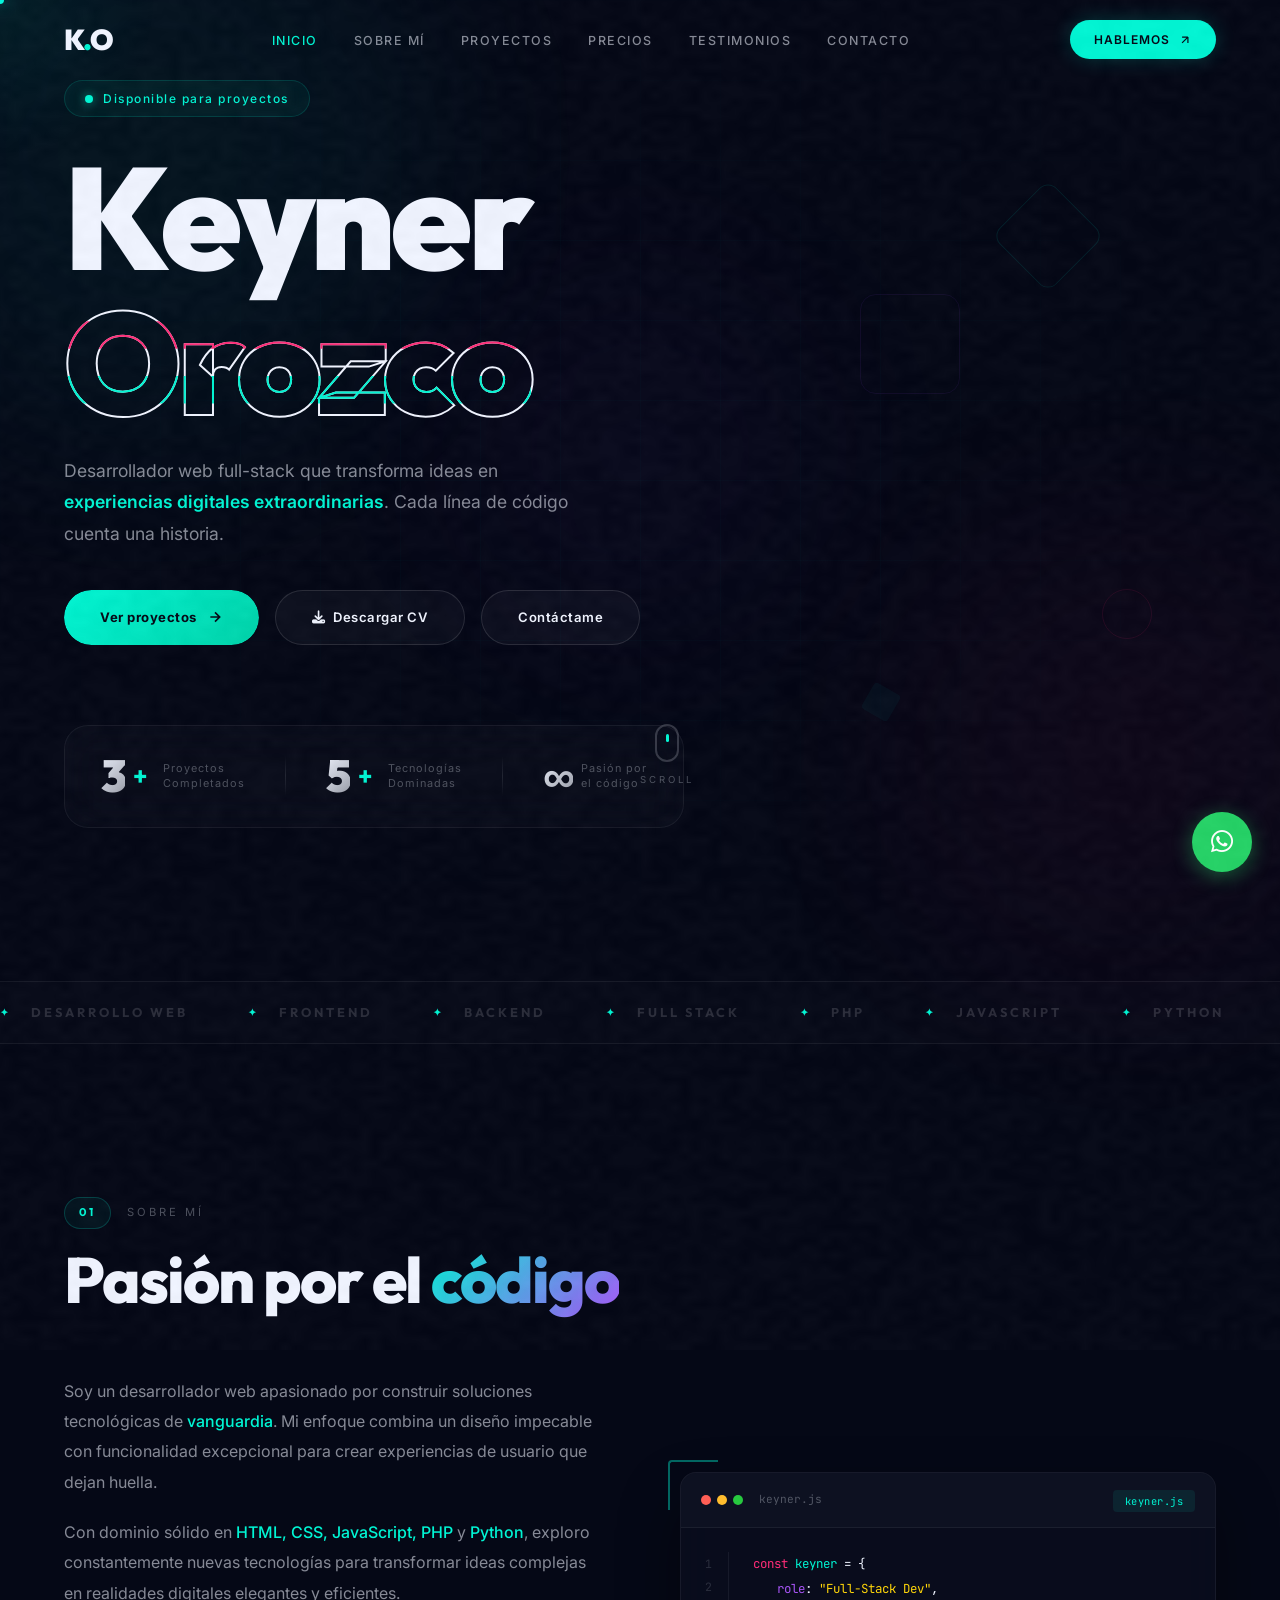
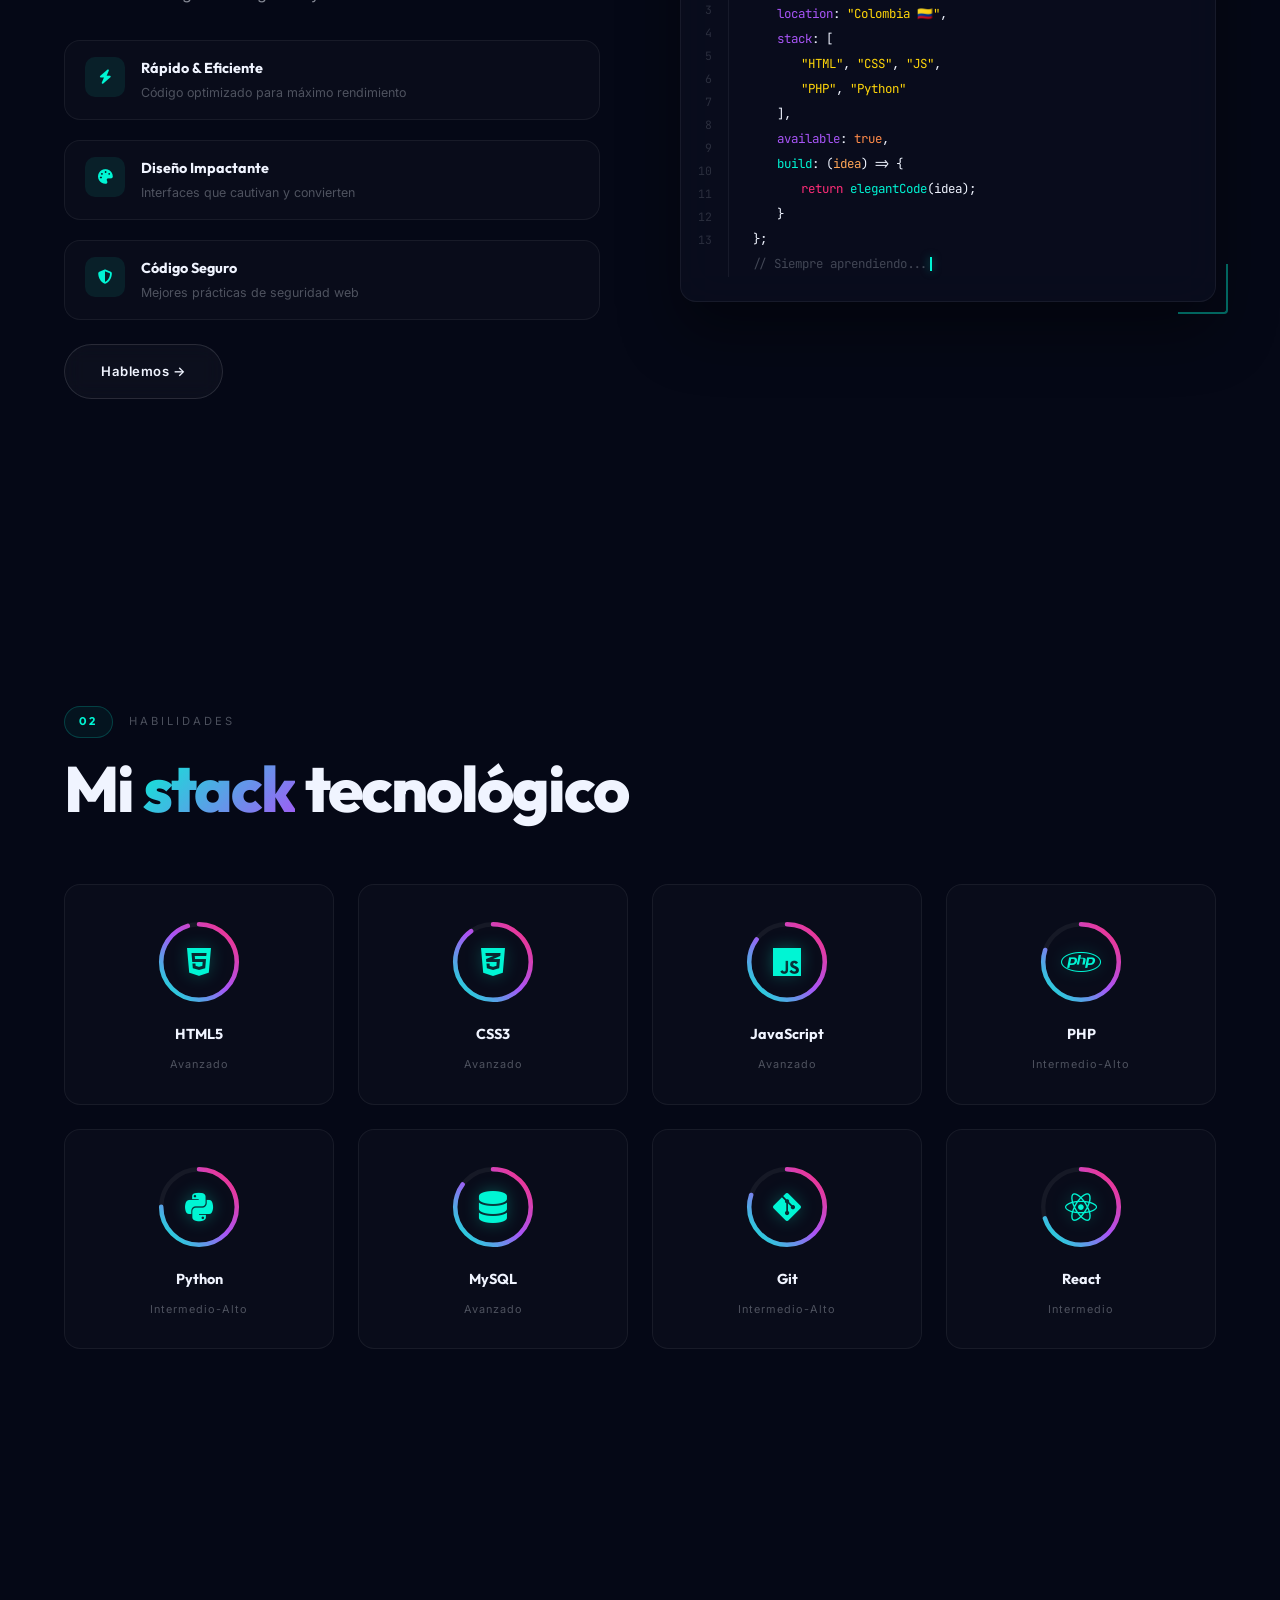
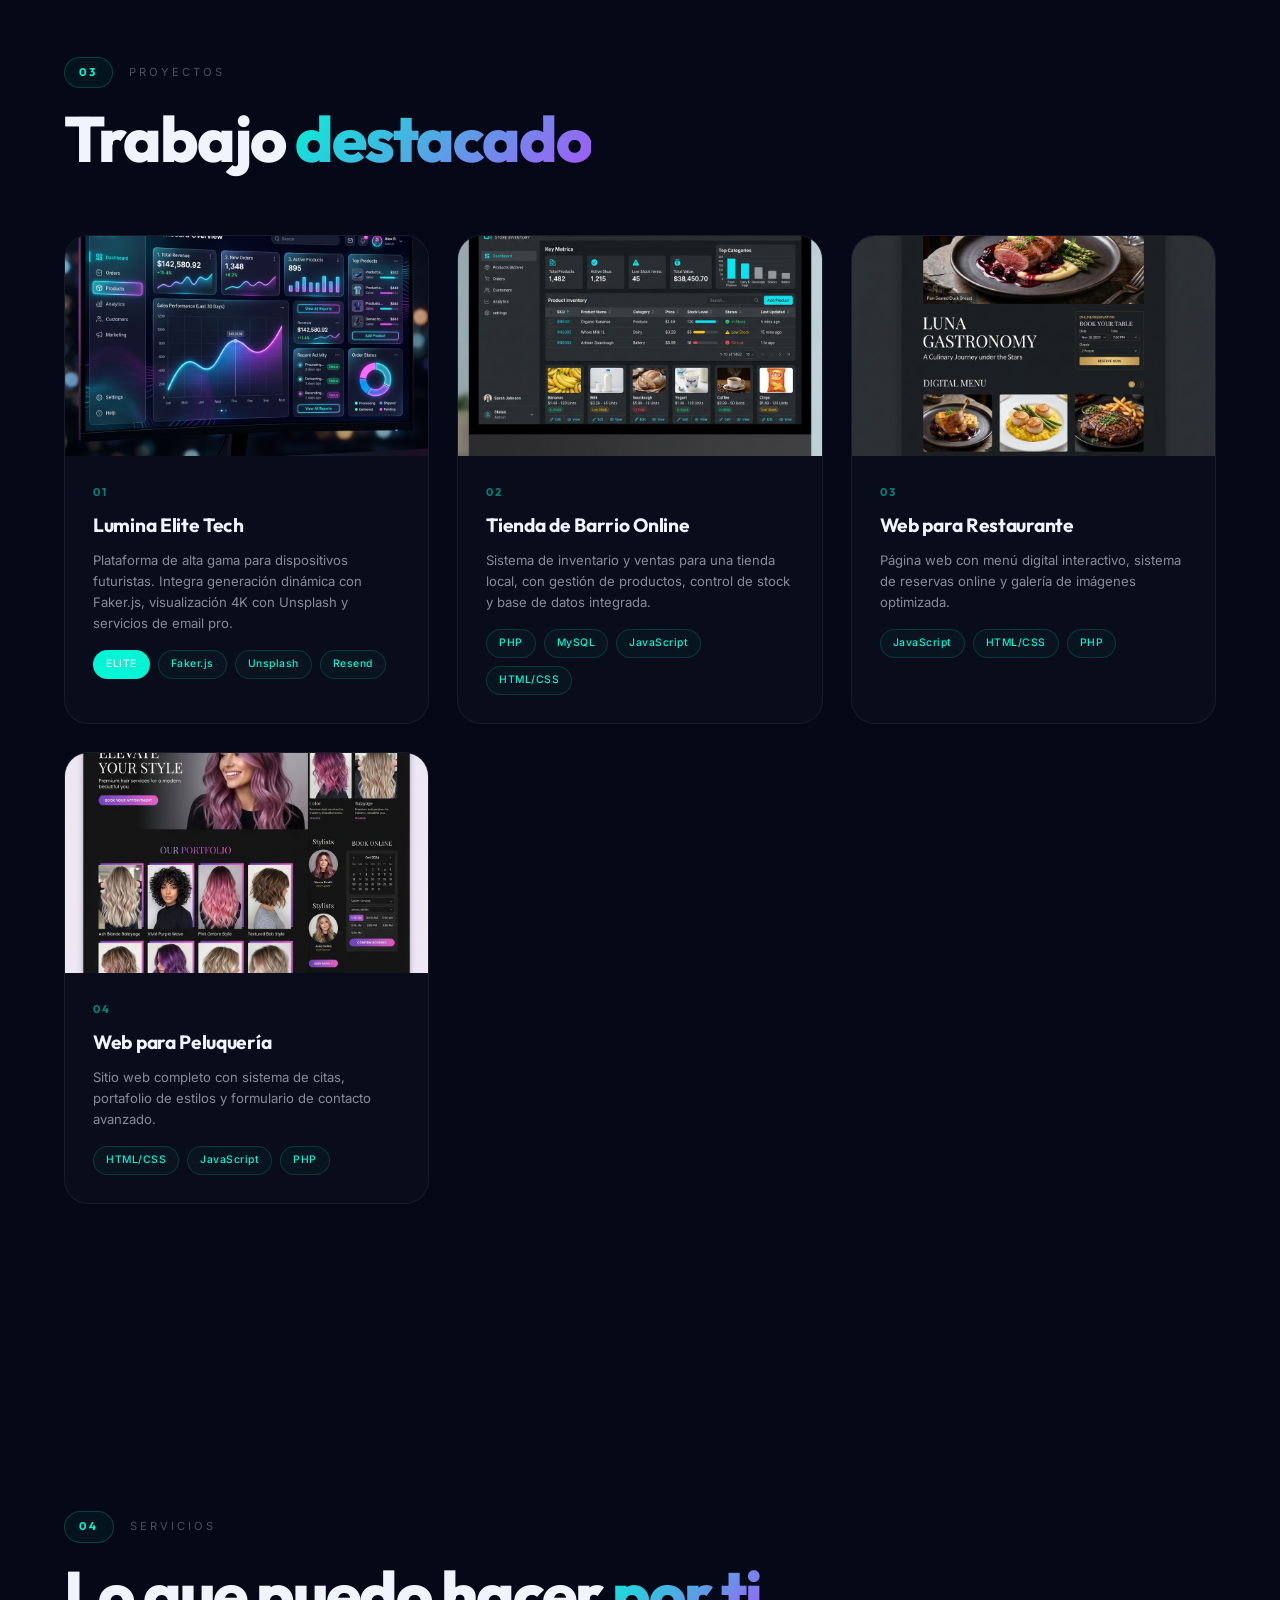
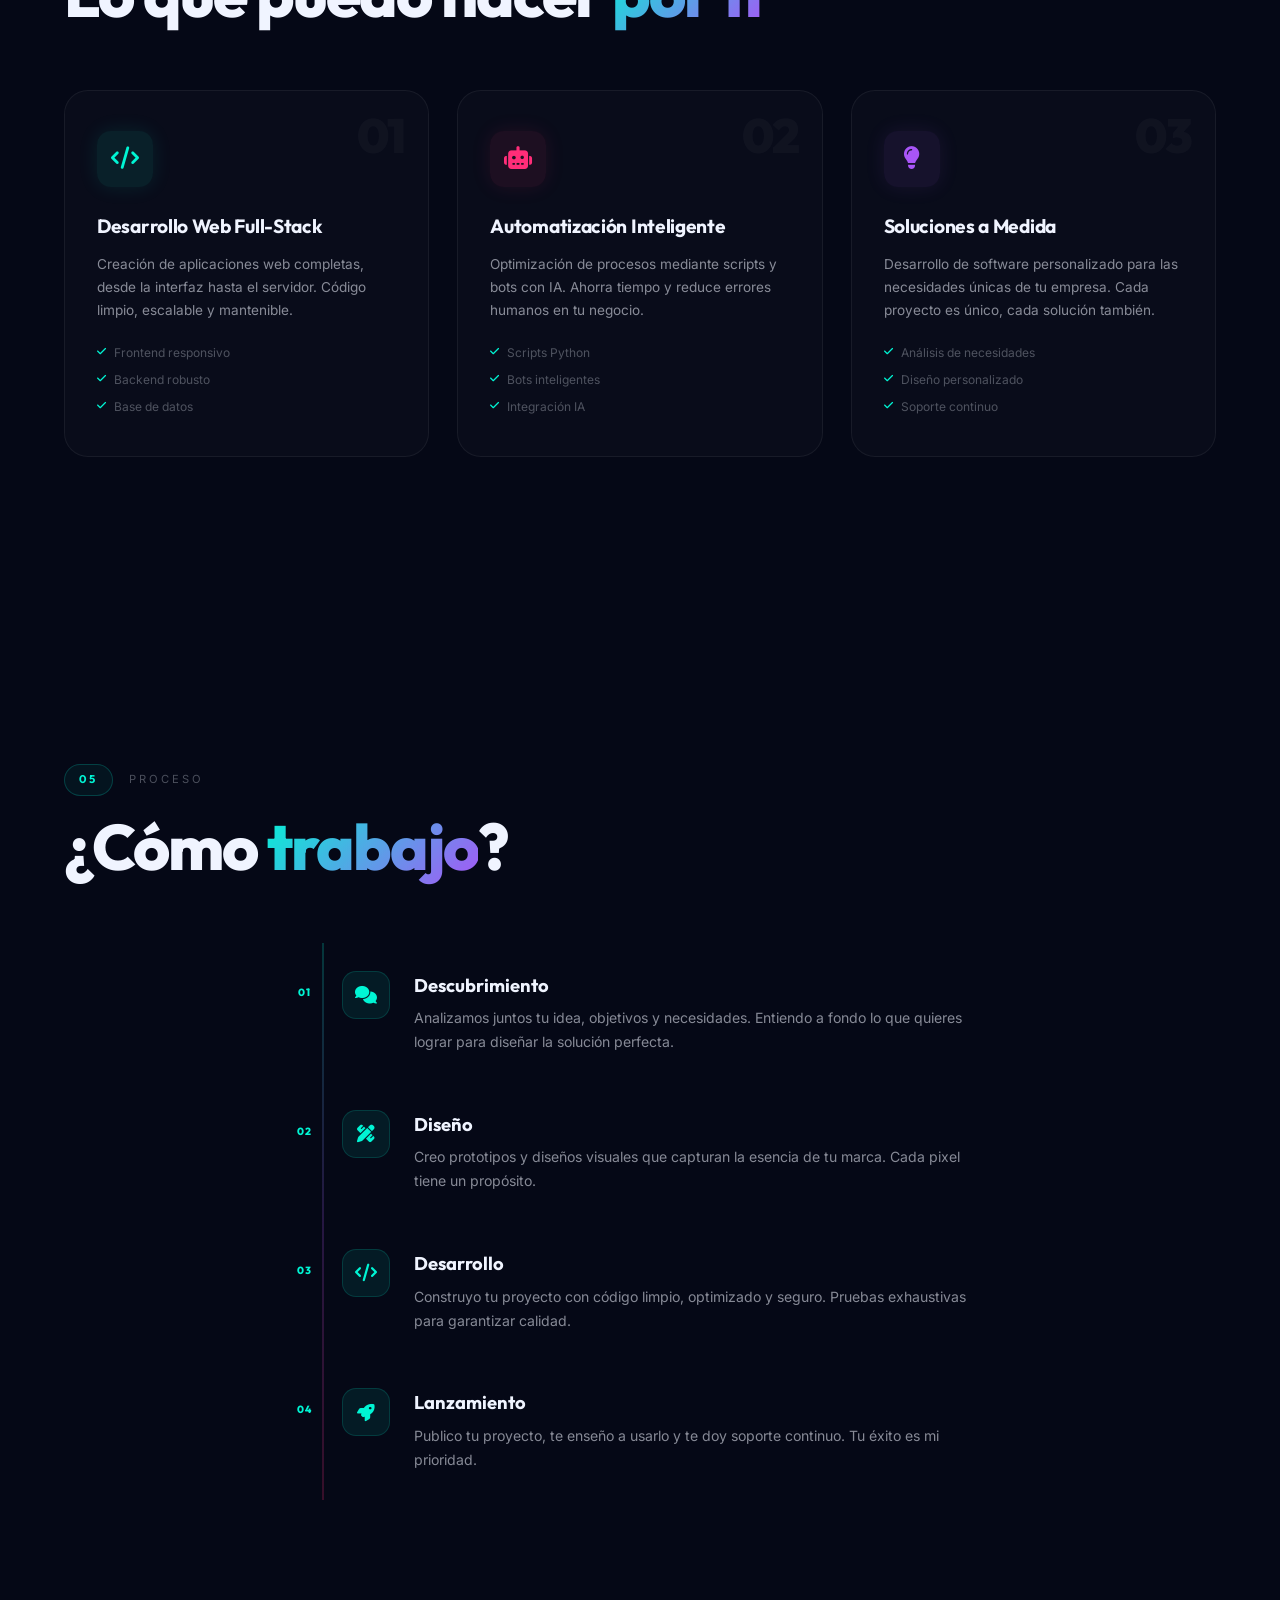
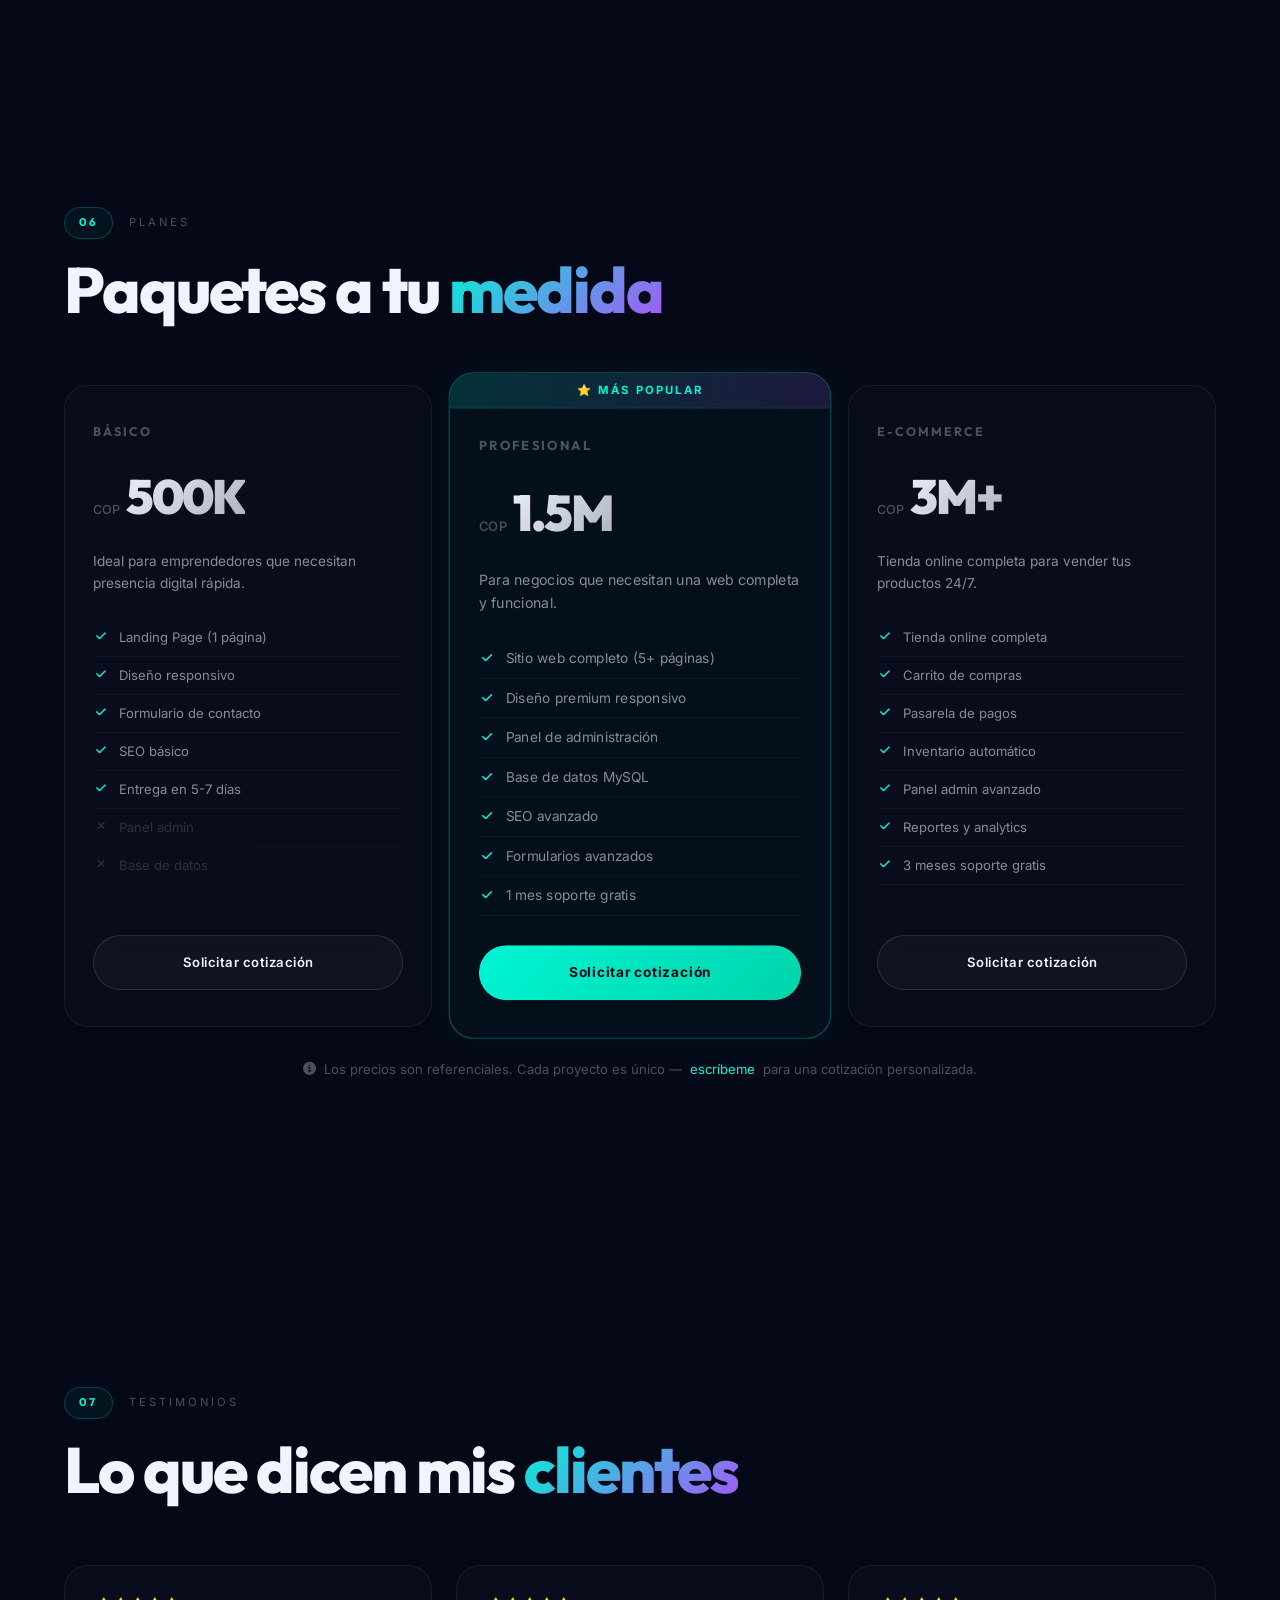
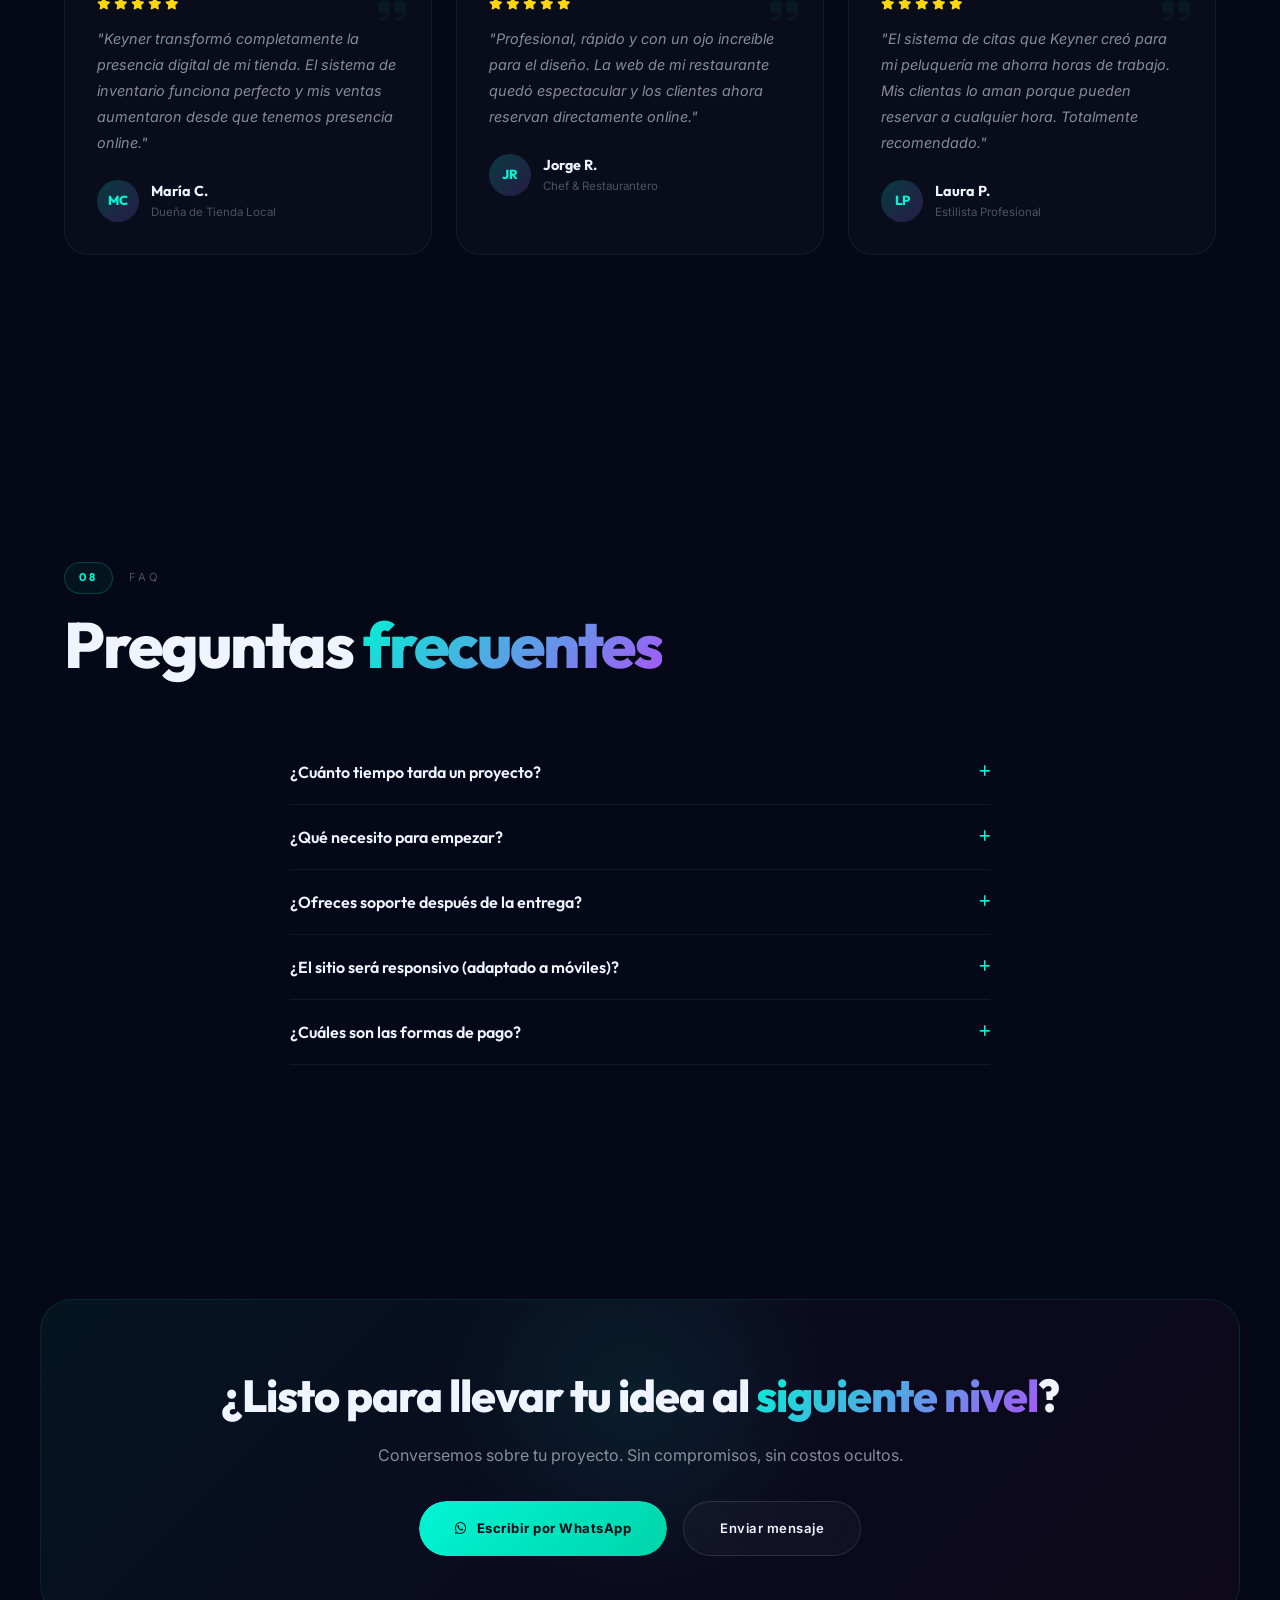
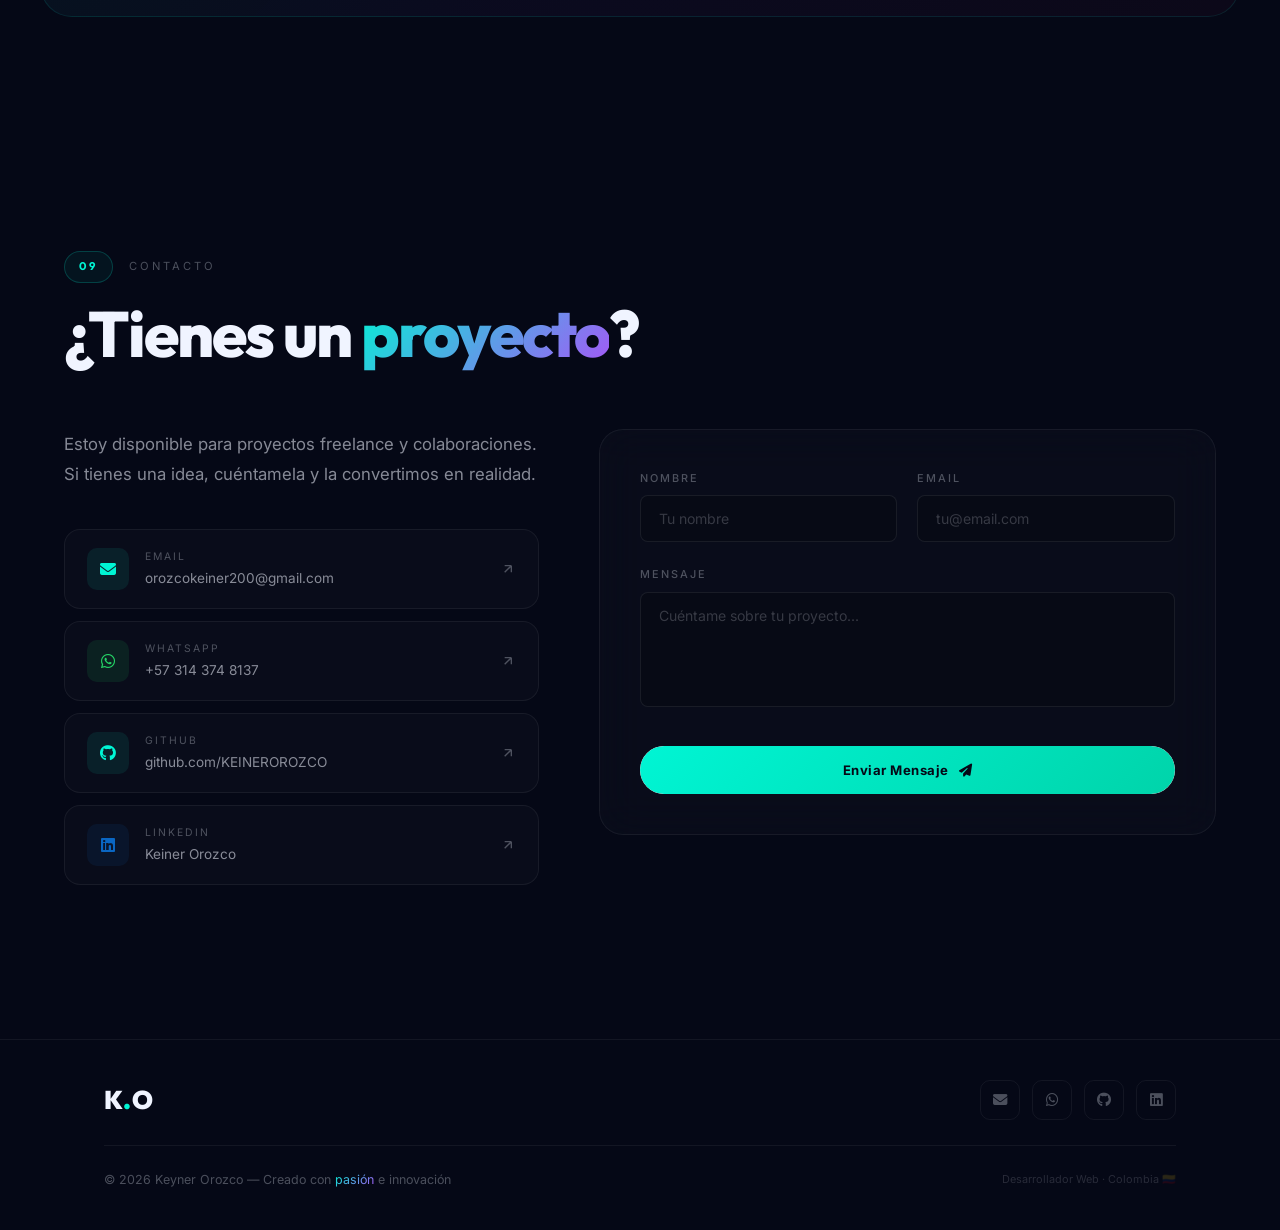
==== commit a8ae2a19: "Fix project links and store navigation" ====
--- a/index.html
+++ b/index.html
@@ -472,7 +472,7 @@
                 <div class="project-card-glow"></div>
             </div>
 
-            <div class="project-card-v2 reveal-item" data-tilt>
+            <div class="project-card-v2 reveal-item" data-tilt onclick="window.open('demo-tienda/index.html', '_blank')" style="cursor: pointer;">
                 <div class="project-image">
                     <img src="img/project-store.png" alt="Tienda de Barrio Online" loading="lazy">
                     <div class="project-overlay">
@@ -496,7 +496,7 @@
                 <div class="project-card-glow"></div>
             </div>
 
-            <div class="project-card-v2 reveal-item" data-tilt>
+            <div class="project-card-v2 reveal-item" data-tilt style="cursor: pointer;">
                 <div class="project-image">
                     <img src="img/project-restaurant.png" alt="Web para Restaurante" loading="lazy">
                     <div class="project-overlay">
@@ -519,7 +519,7 @@
                 <div class="project-card-glow"></div>
             </div>
 
-            <div class="project-card-v2 reveal-item" data-tilt>
+            <div class="project-card-v2 reveal-item" data-tilt style="cursor: pointer;">
                 <div class="project-image">
                     <img src="img/project-salon.png" alt="Web para Peluquería" loading="lazy">
                     <div class="project-overlay">
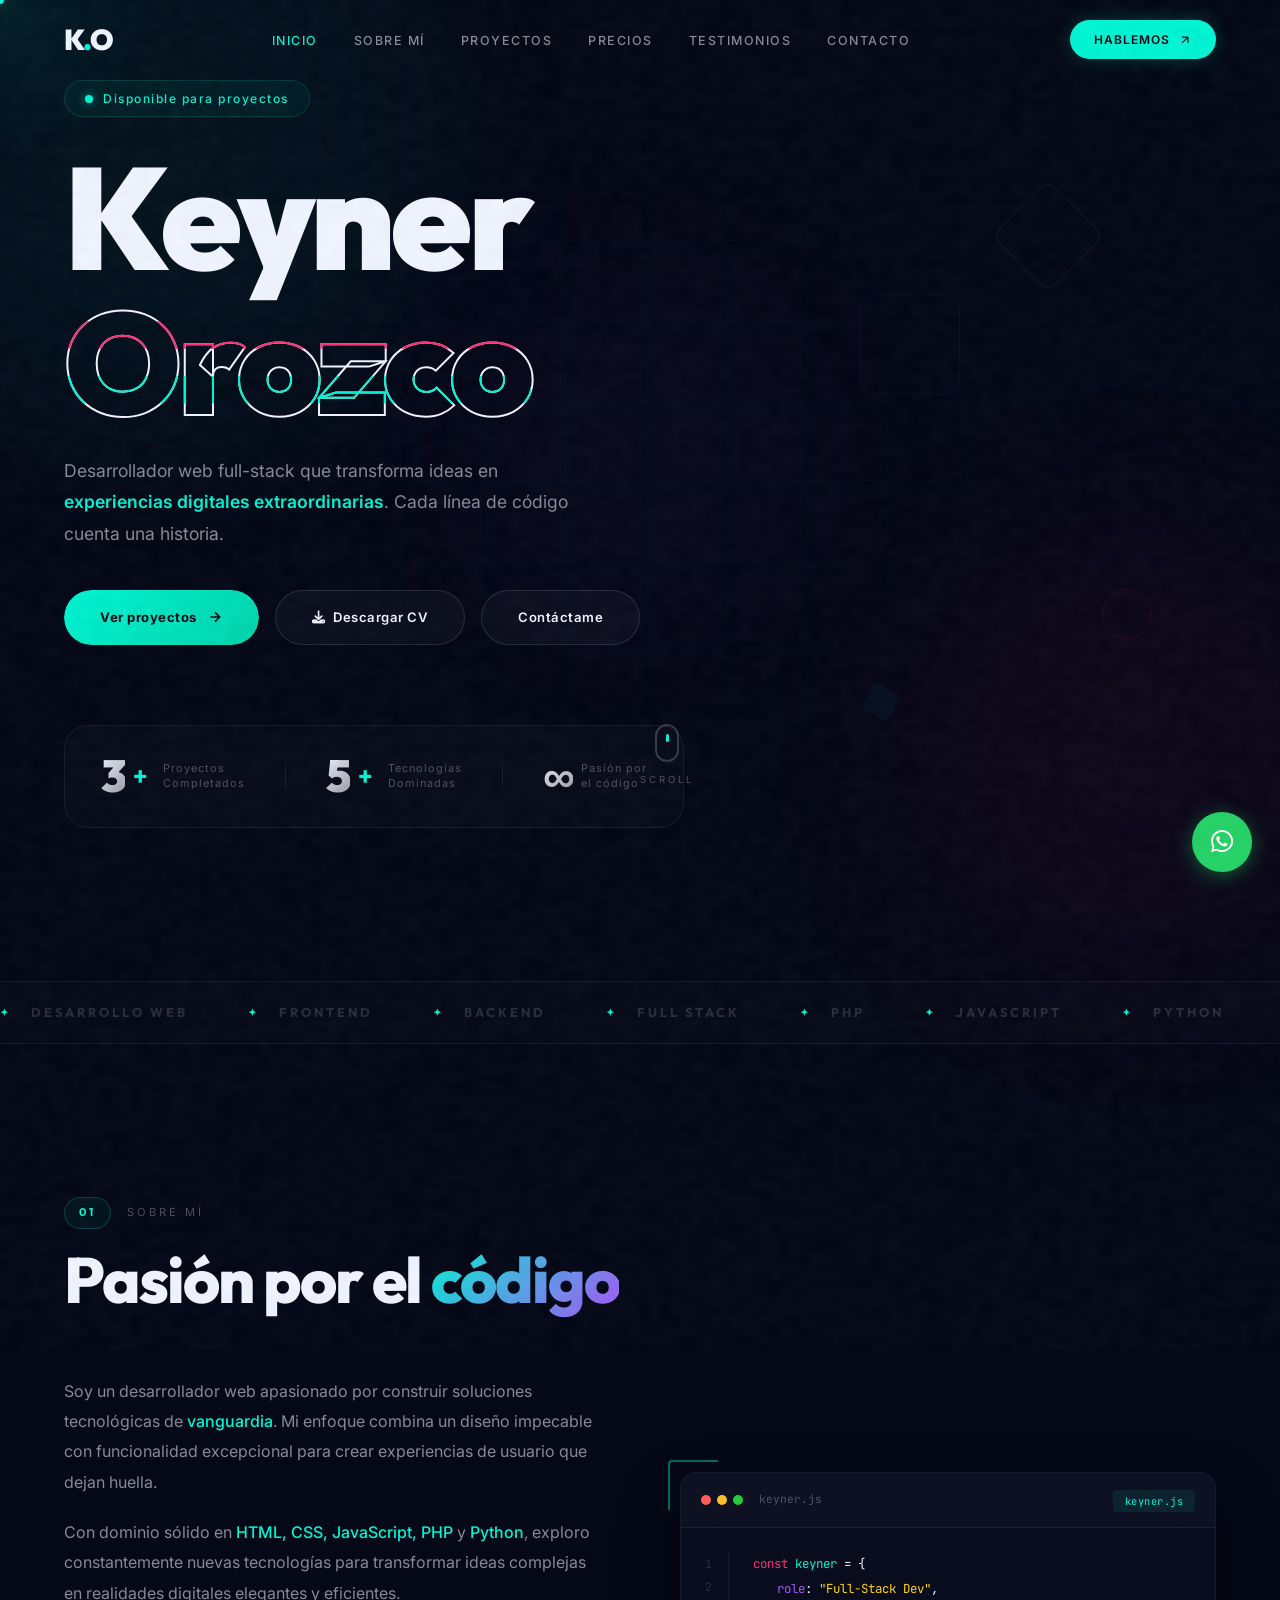
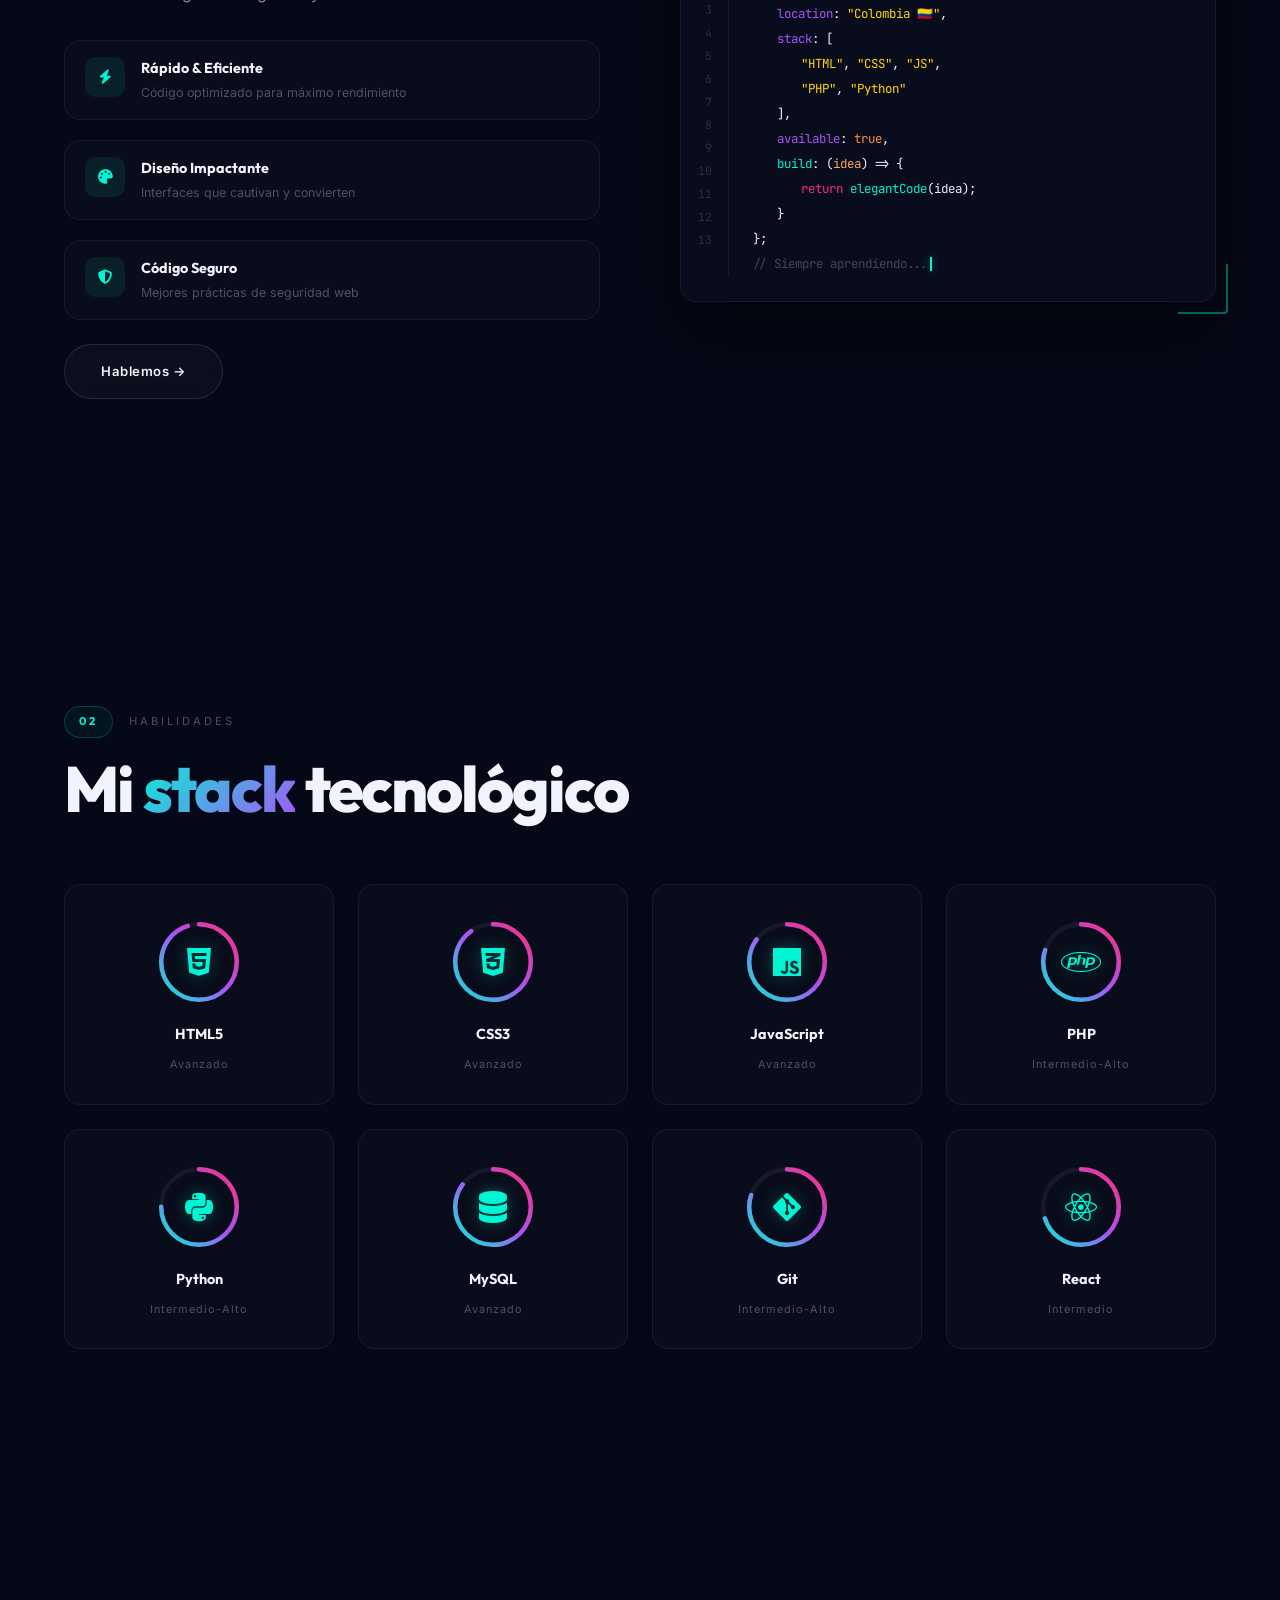
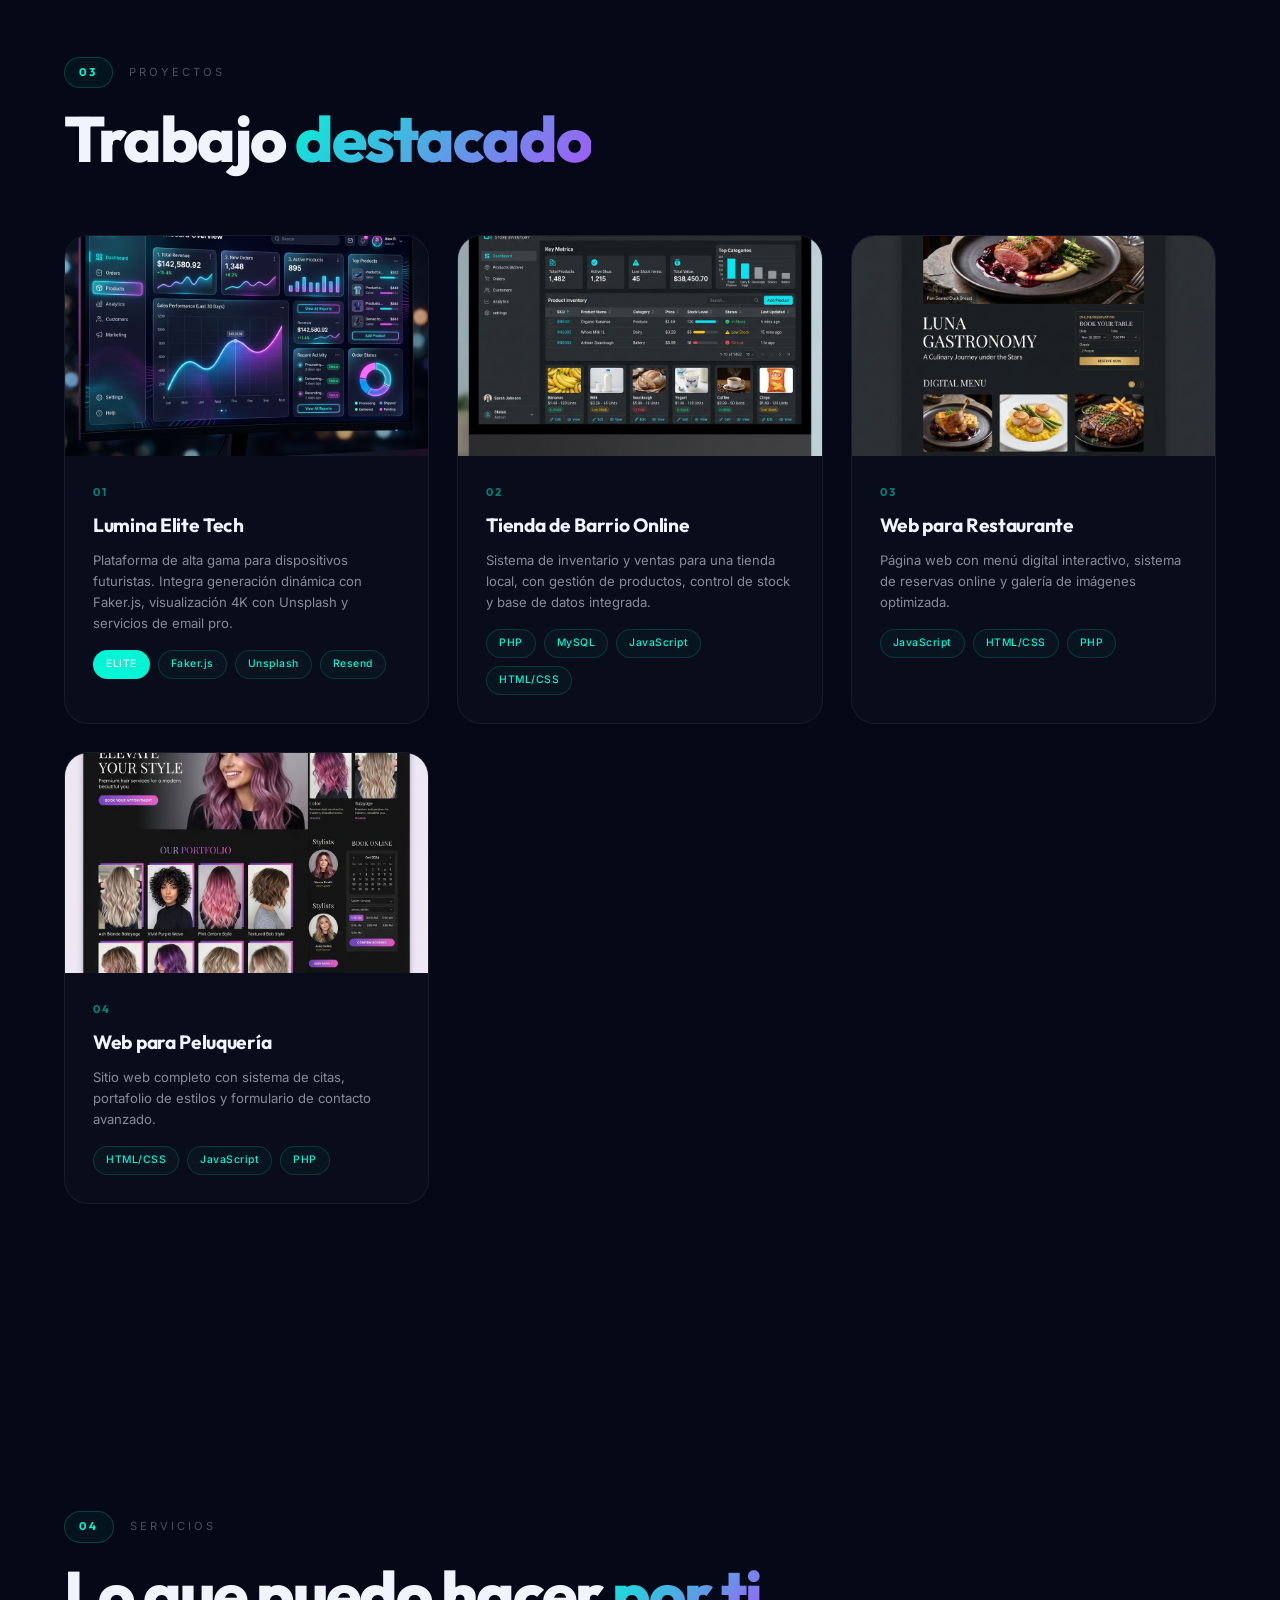
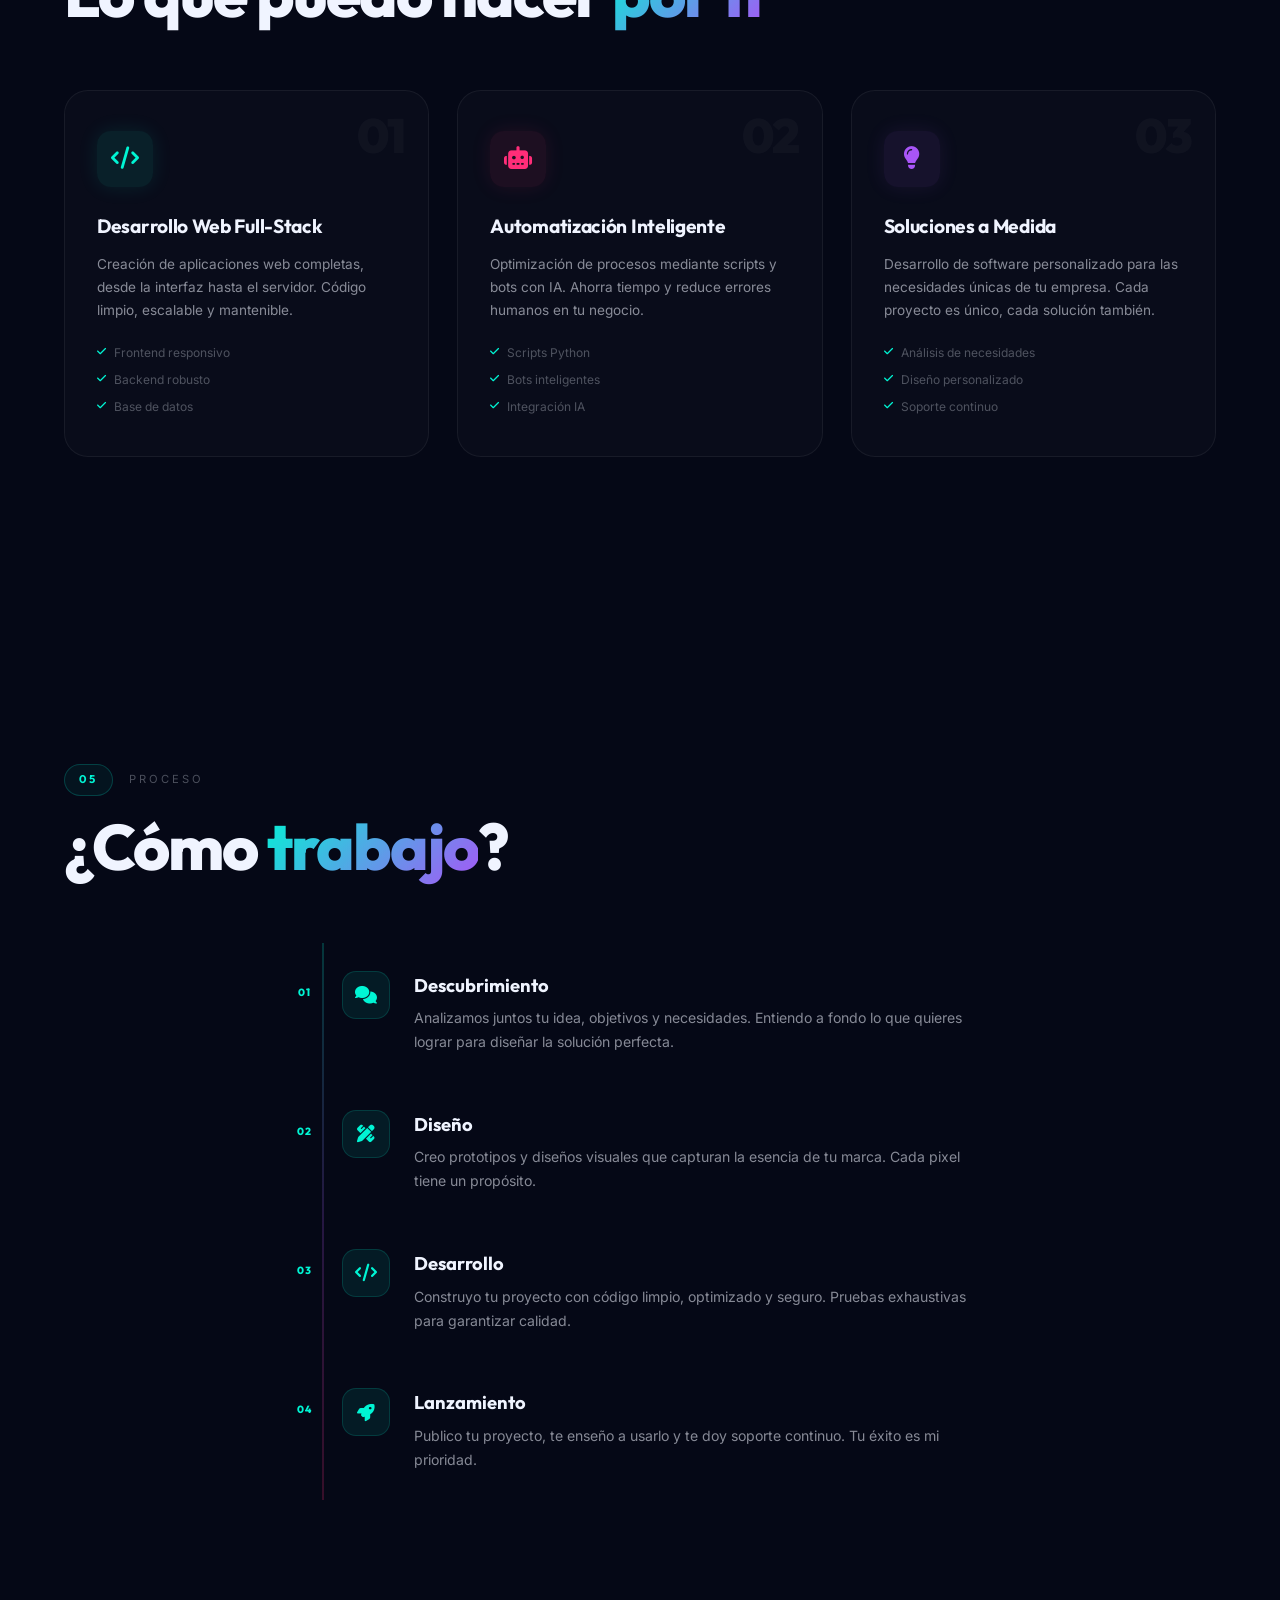
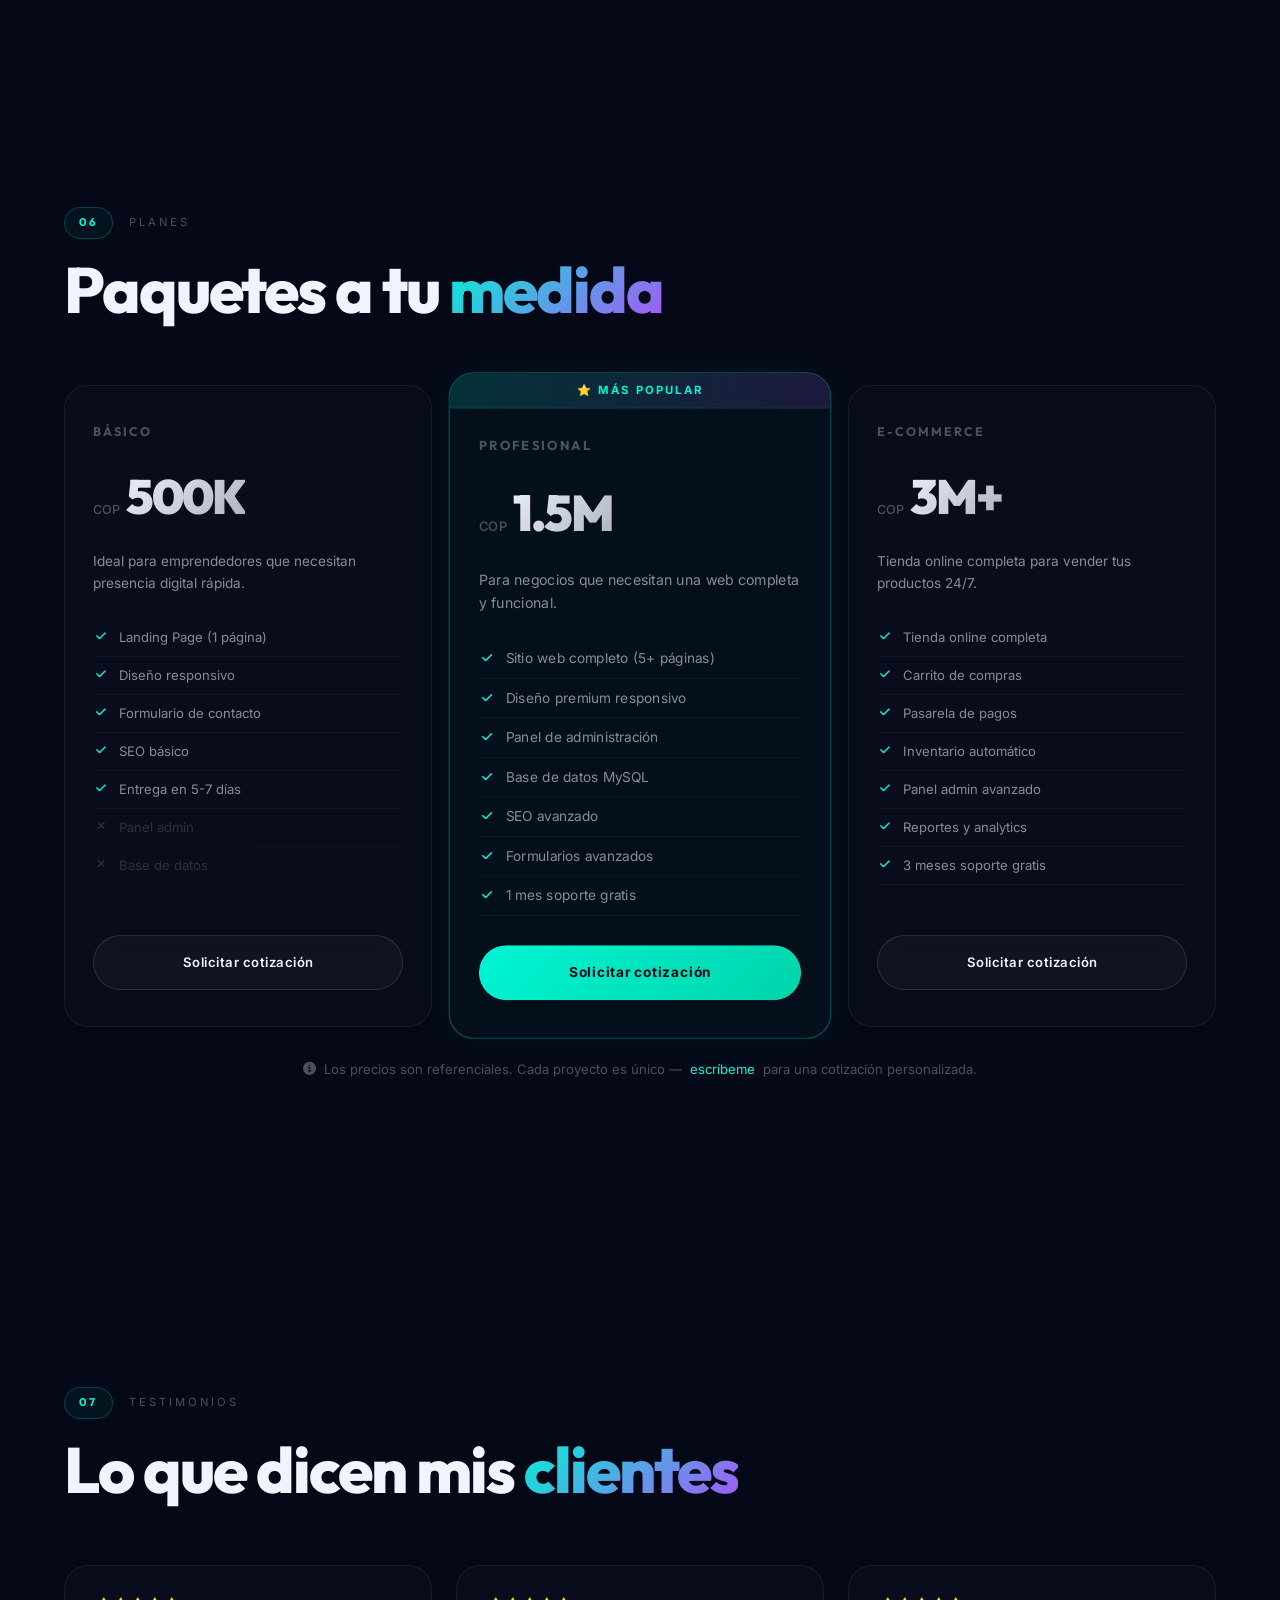
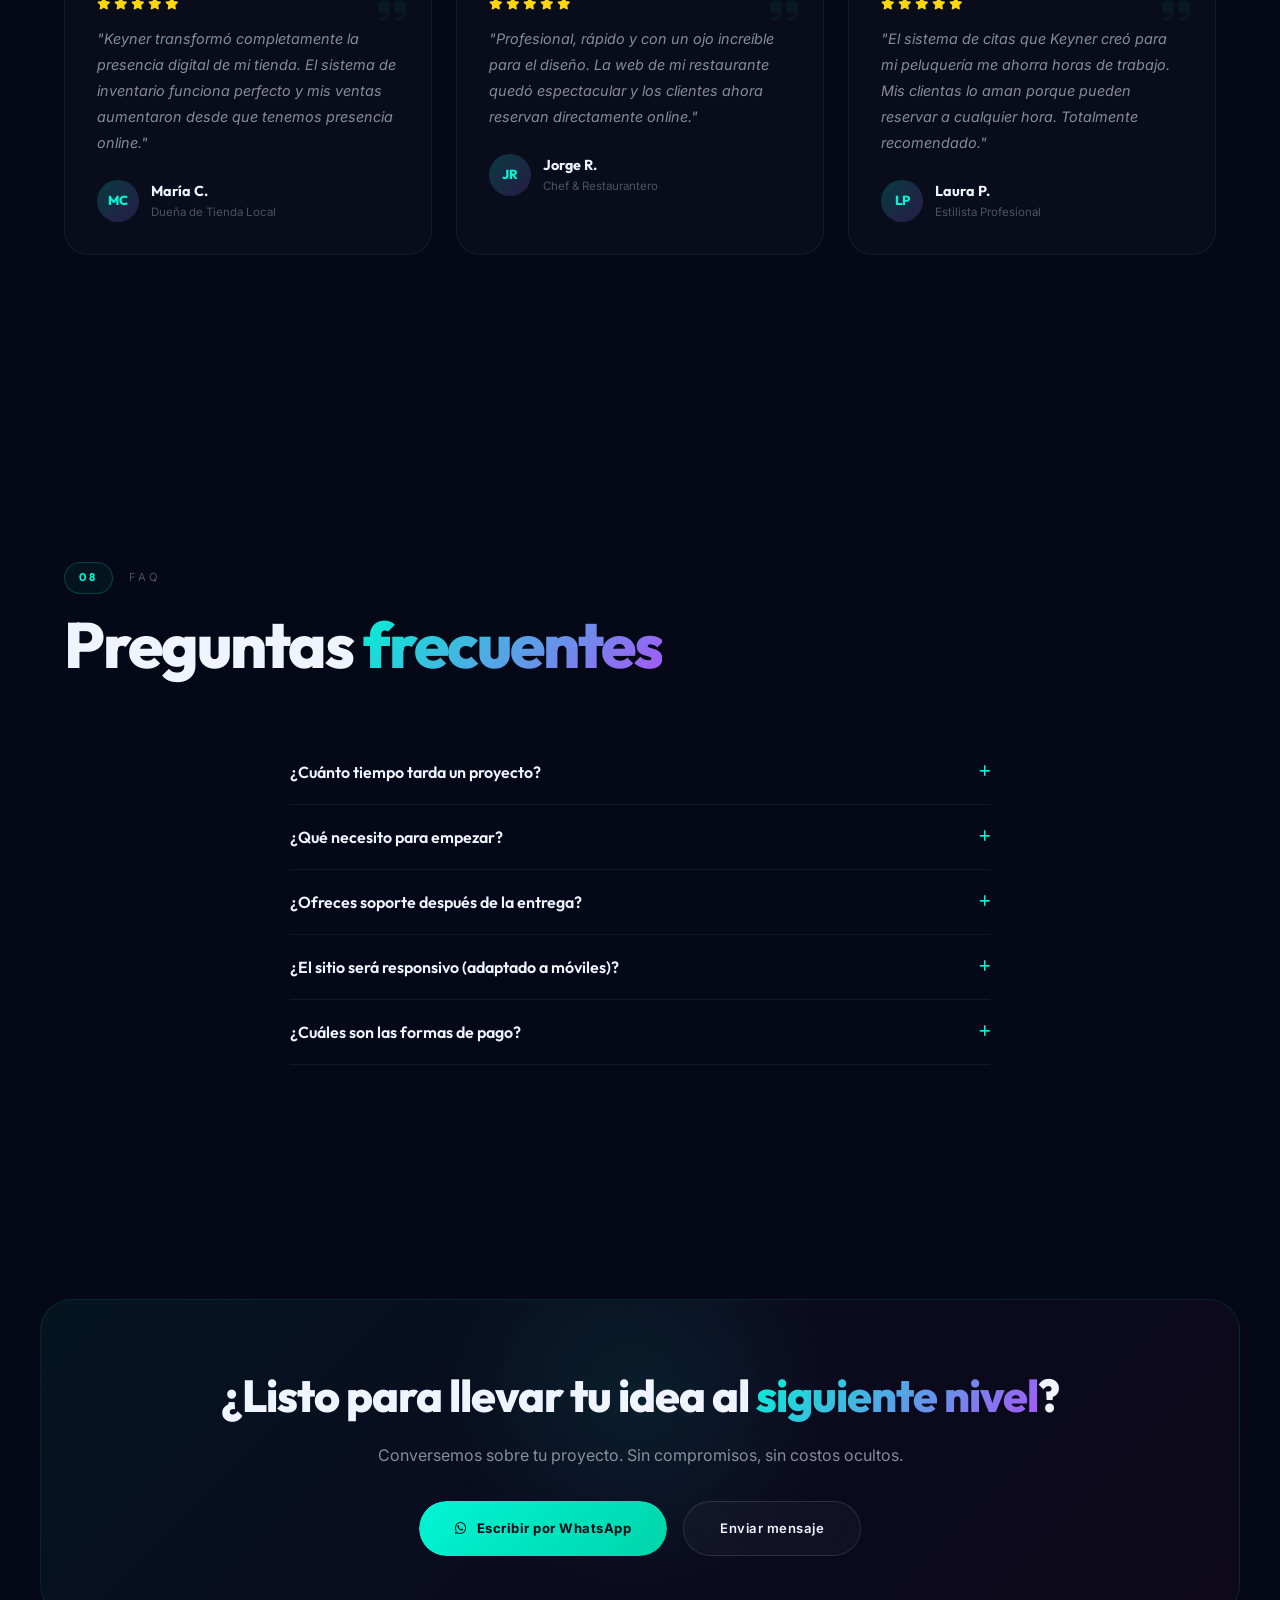
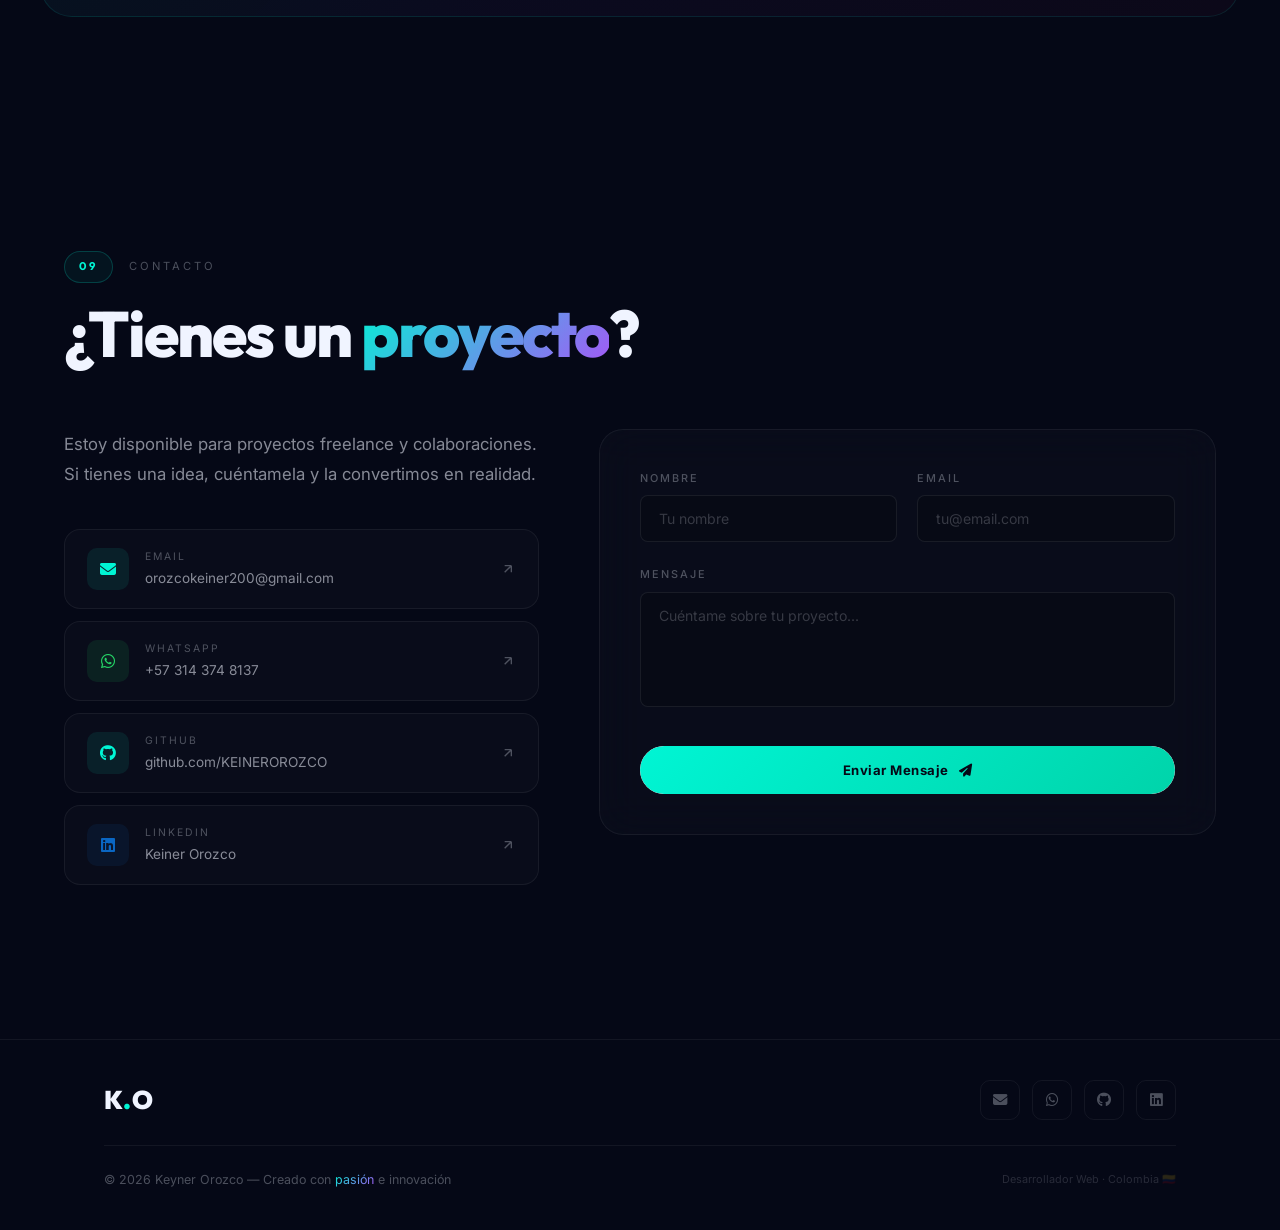
==== commit b0b83381: "Revert "Fix project links and store navigation" This reverts commit a8ae2a19e8f2bcd74857741d399743c9" ====
--- a/index.html
+++ b/index.html
@@ -472,7 +472,7 @@
                 <div class="project-card-glow"></div>
             </div>
 
-            <div class="project-card-v2 reveal-item" data-tilt onclick="window.open('demo-tienda/index.html', '_blank')" style="cursor: pointer;">
+            <div class="project-card-v2 reveal-item" data-tilt>
                 <div class="project-image">
                     <img src="img/project-store.png" alt="Tienda de Barrio Online" loading="lazy">
                     <div class="project-overlay">
@@ -496,7 +496,7 @@
                 <div class="project-card-glow"></div>
             </div>
 
-            <div class="project-card-v2 reveal-item" data-tilt style="cursor: pointer;">
+            <div class="project-card-v2 reveal-item" data-tilt>
                 <div class="project-image">
                     <img src="img/project-restaurant.png" alt="Web para Restaurante" loading="lazy">
                     <div class="project-overlay">
@@ -519,7 +519,7 @@
                 <div class="project-card-glow"></div>
             </div>
 
-            <div class="project-card-v2 reveal-item" data-tilt style="cursor: pointer;">
+            <div class="project-card-v2 reveal-item" data-tilt>
                 <div class="project-image">
                     <img src="img/project-salon.png" alt="Web para Peluquería" loading="lazy">
                     <div class="project-overlay">
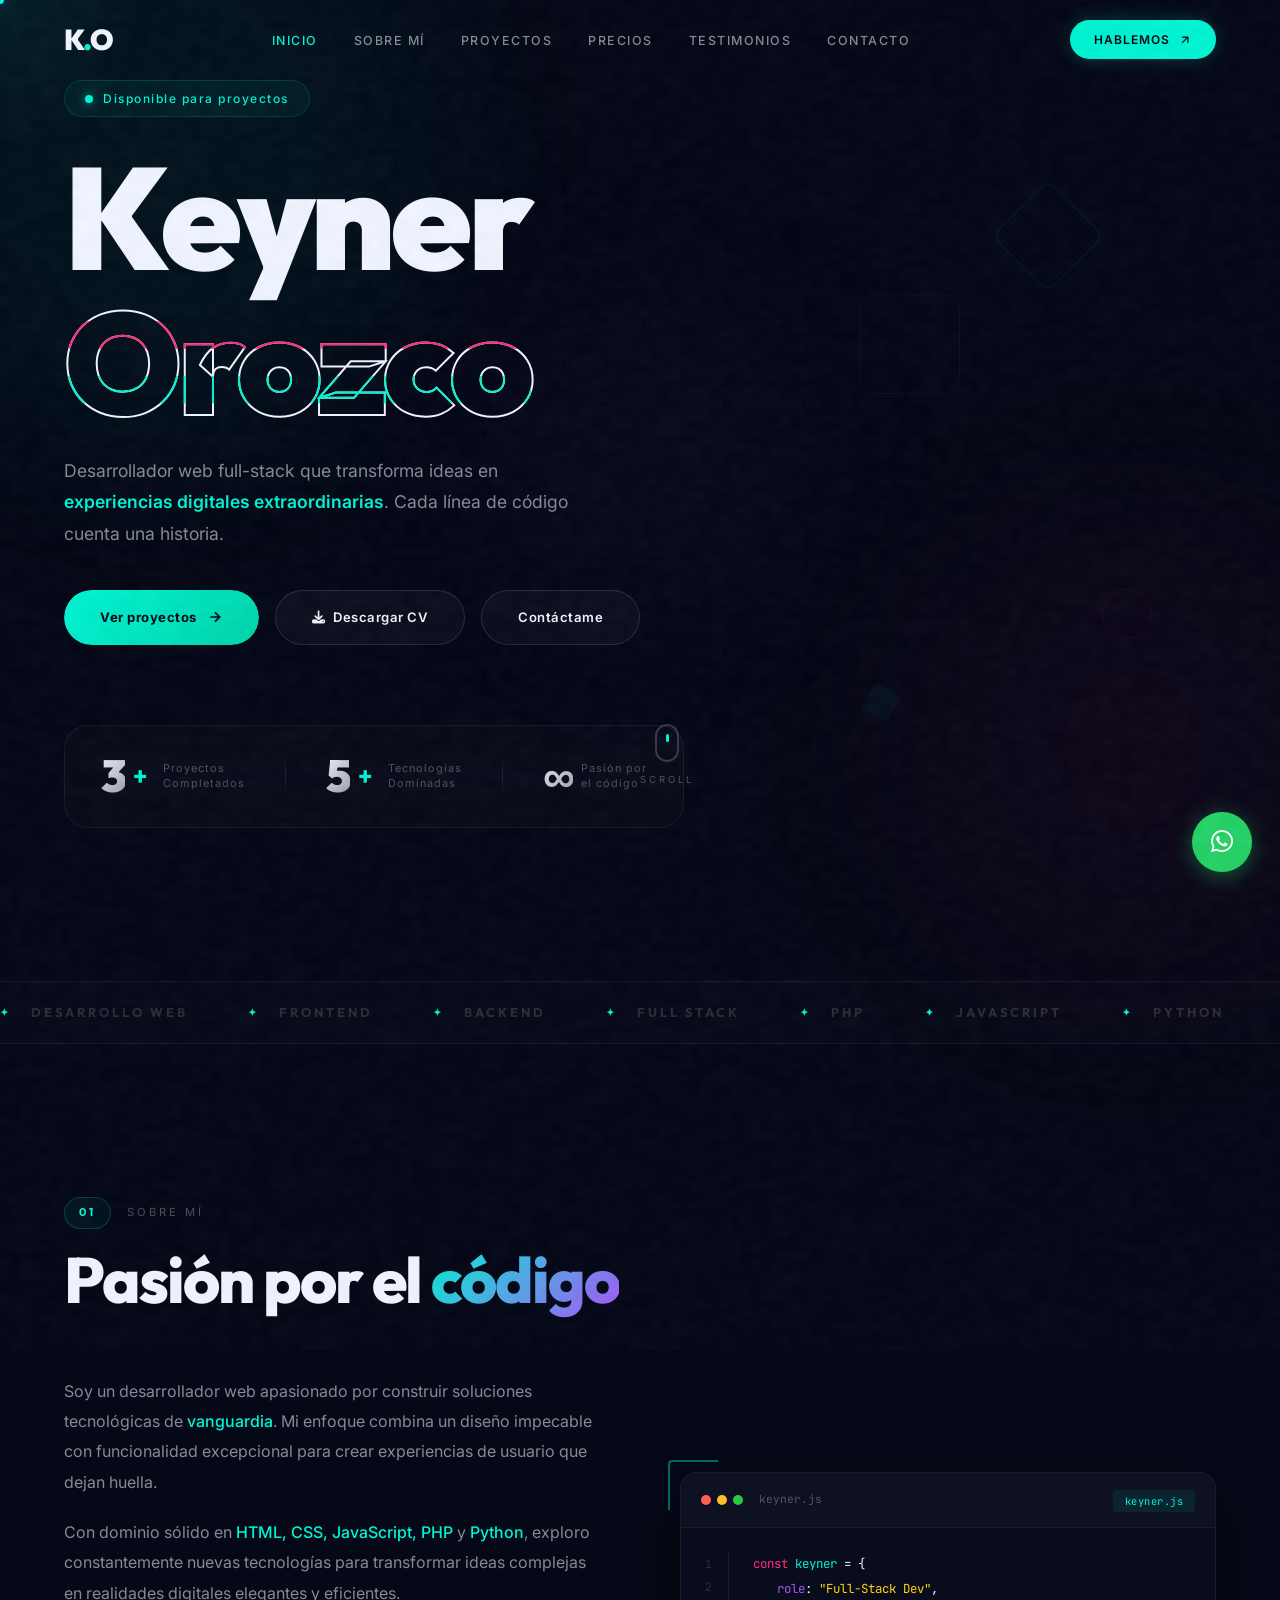
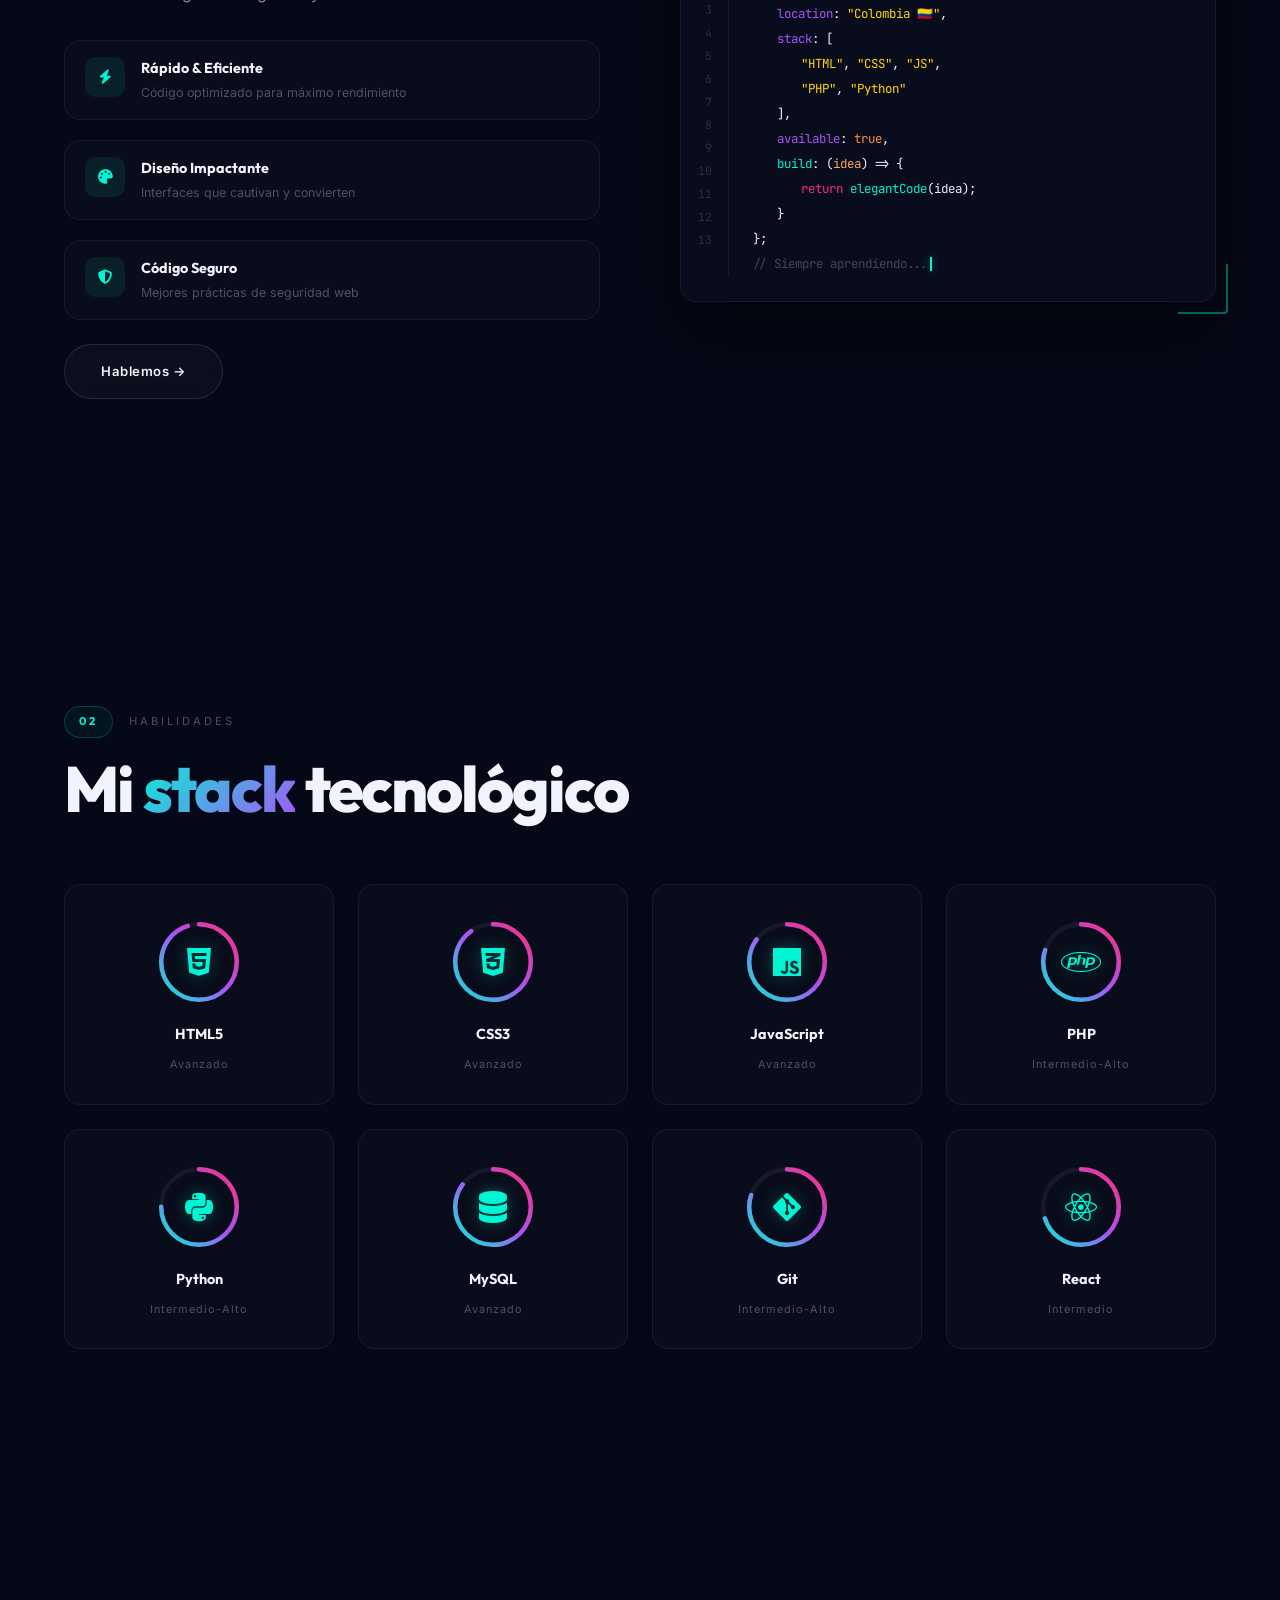
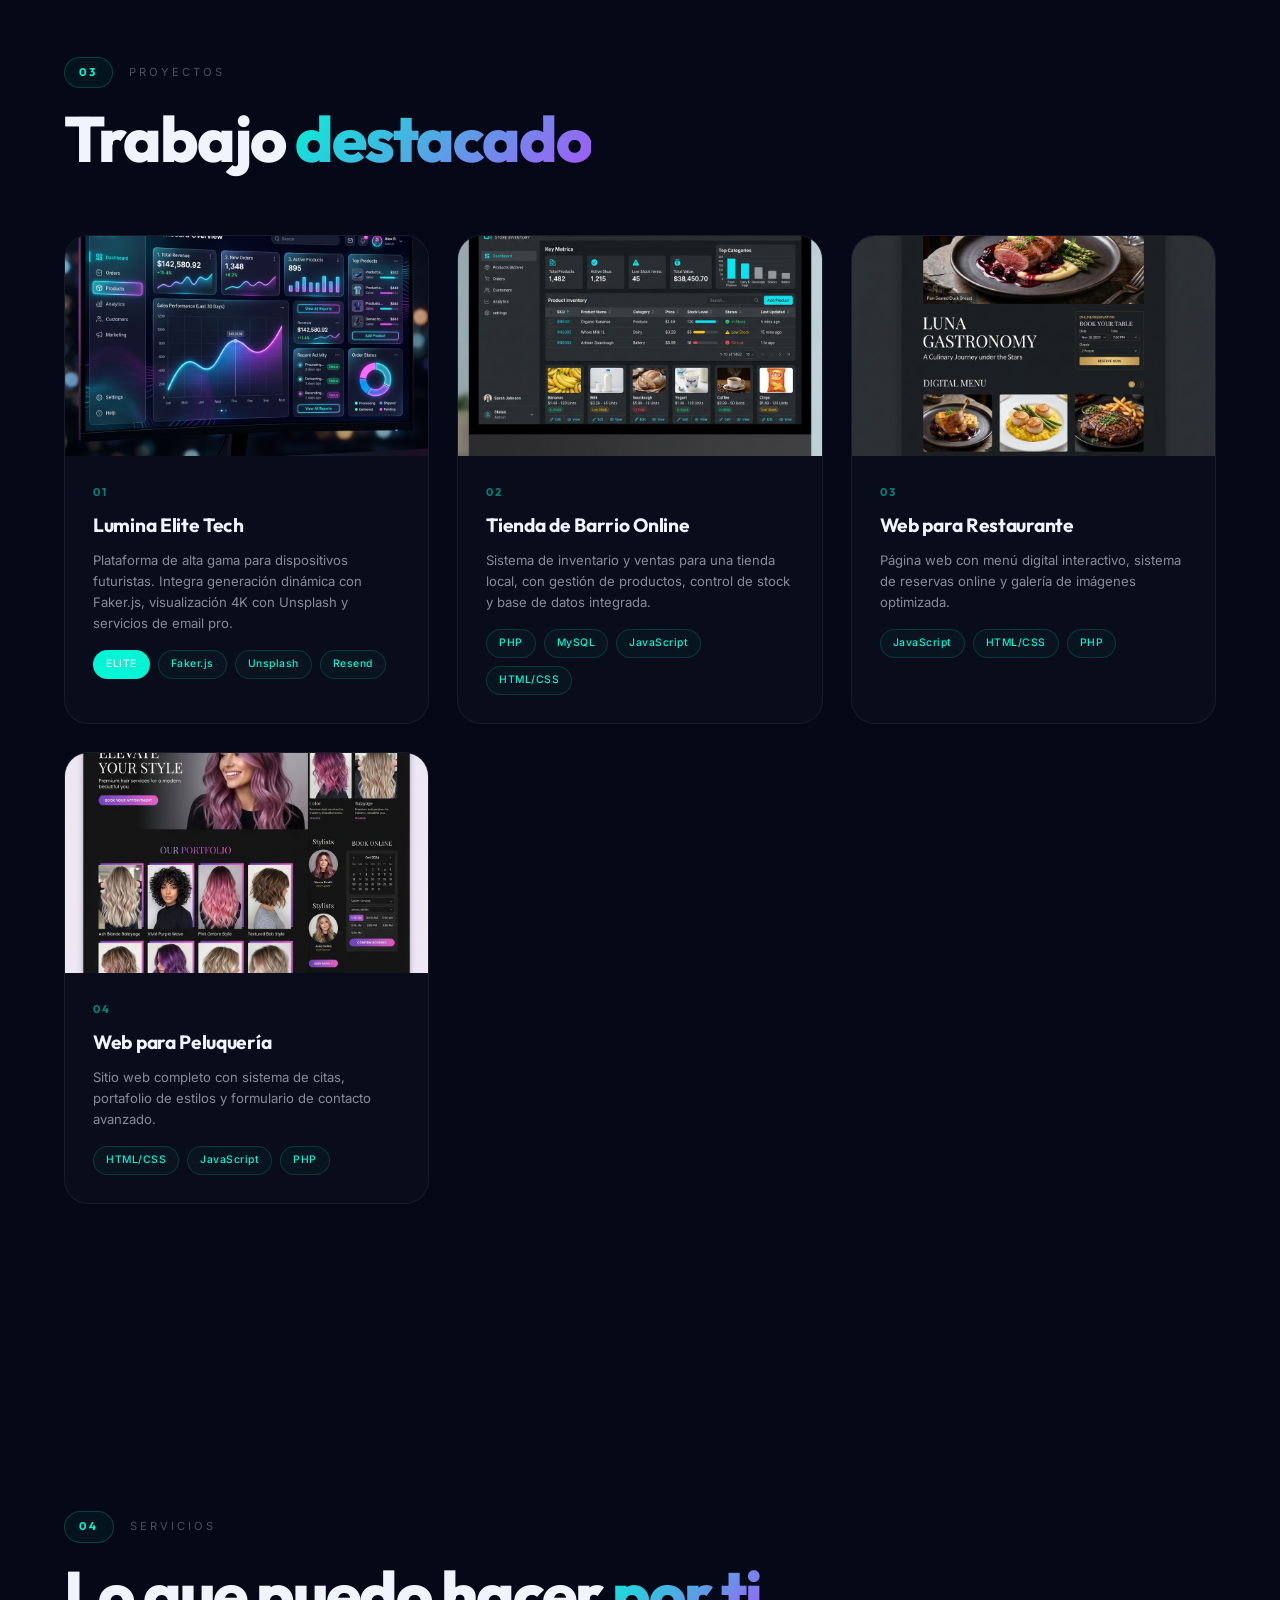
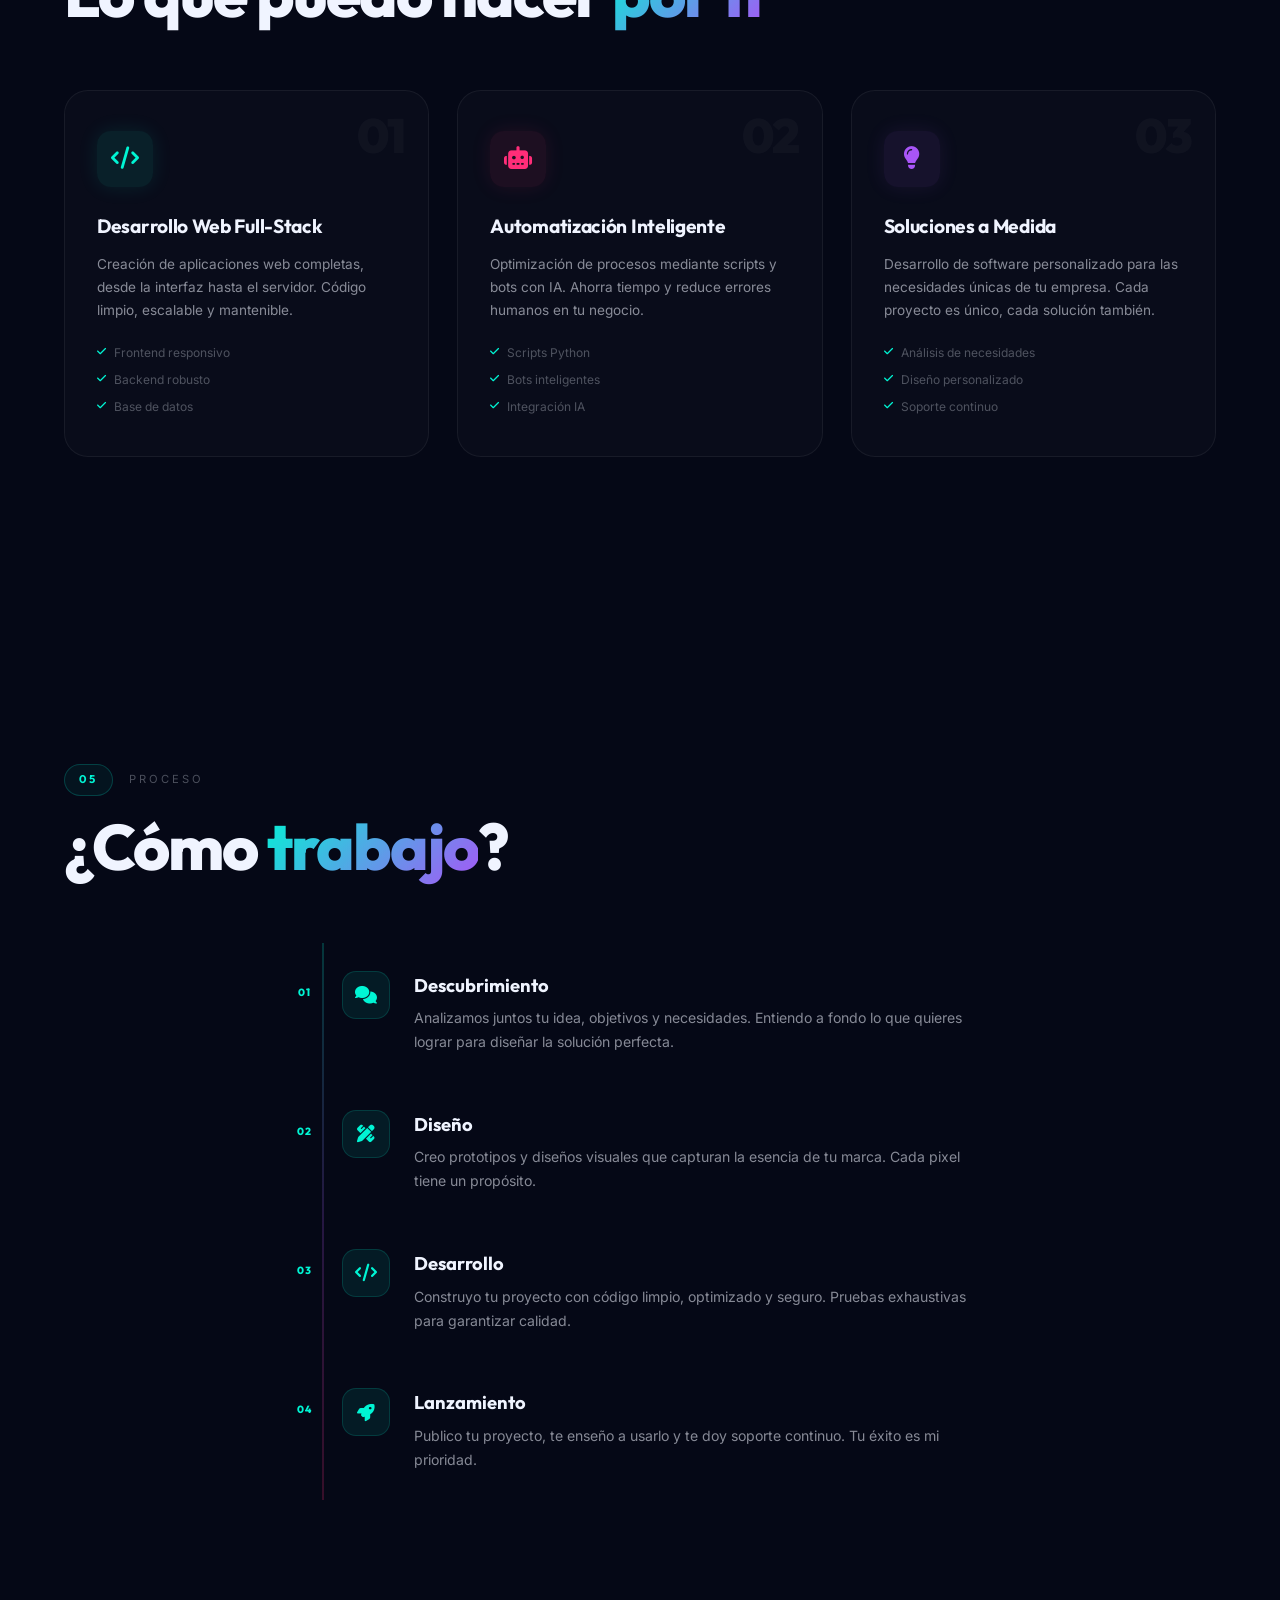
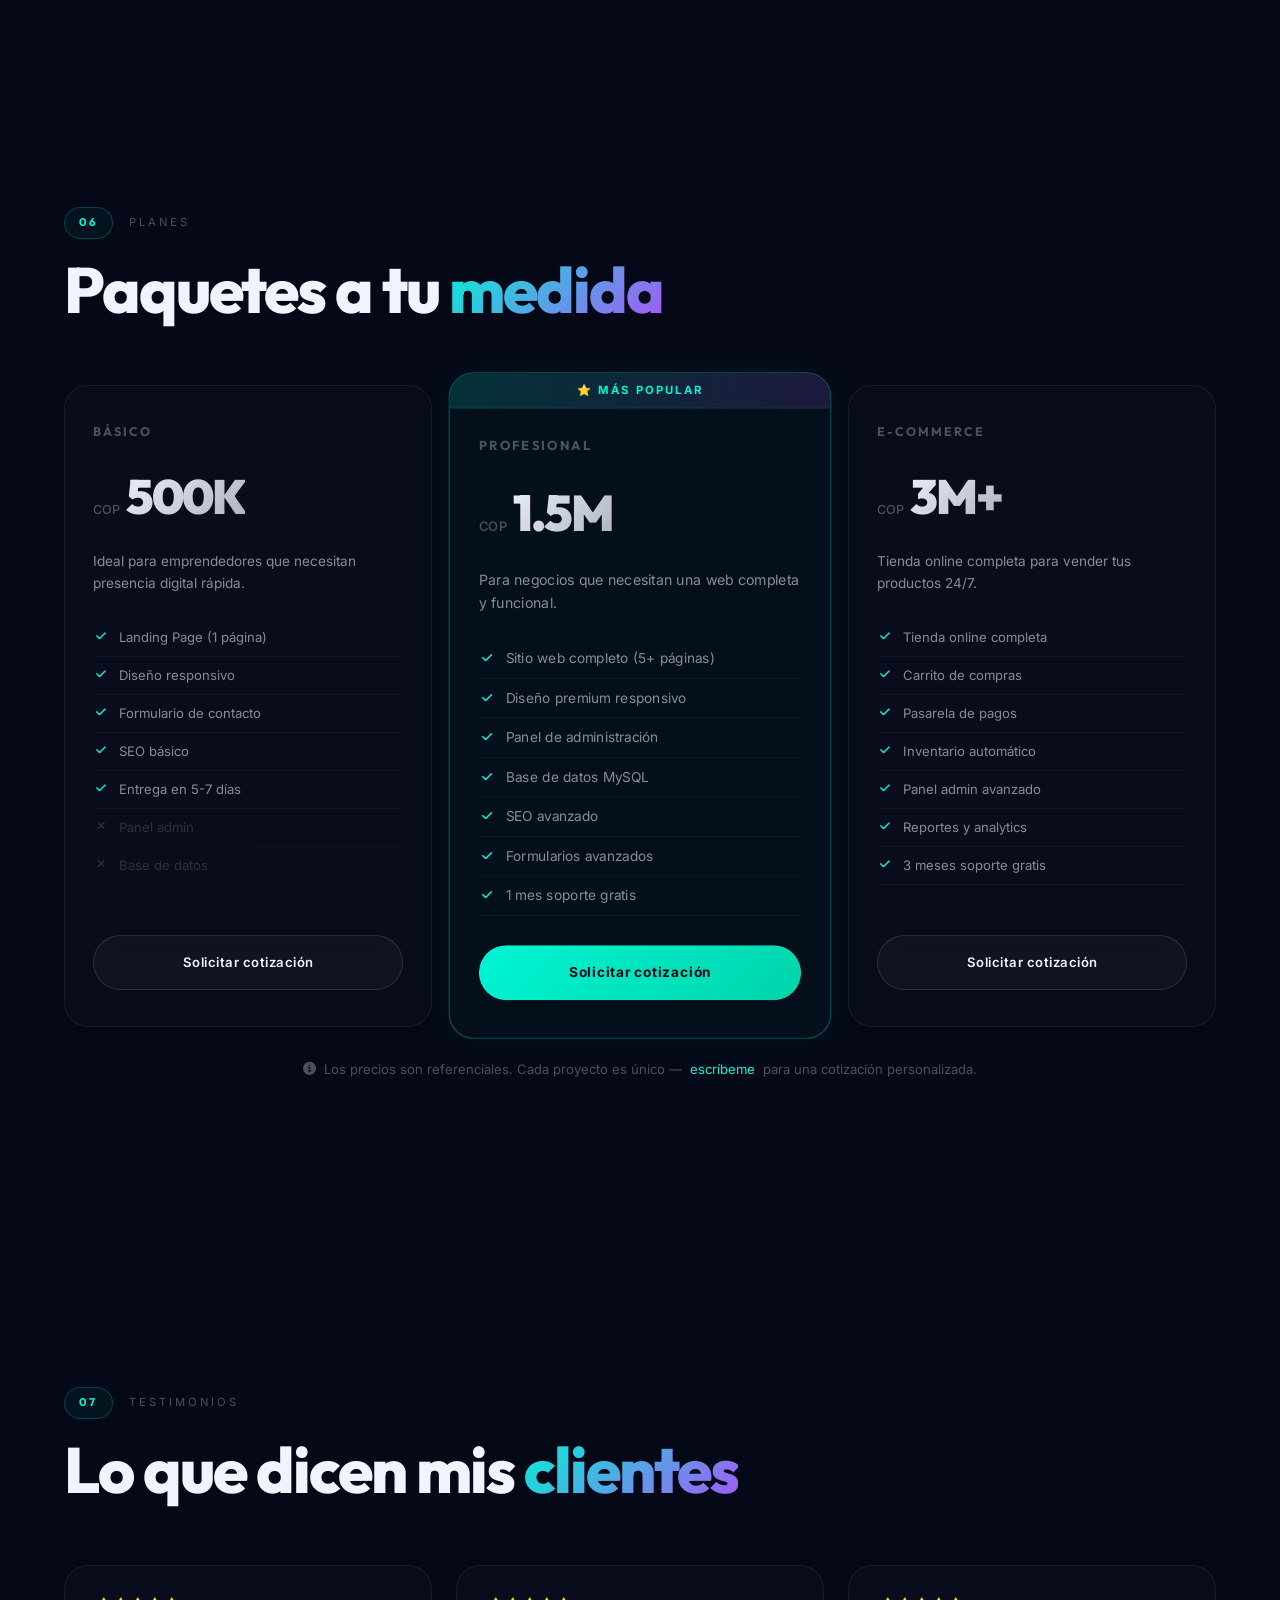
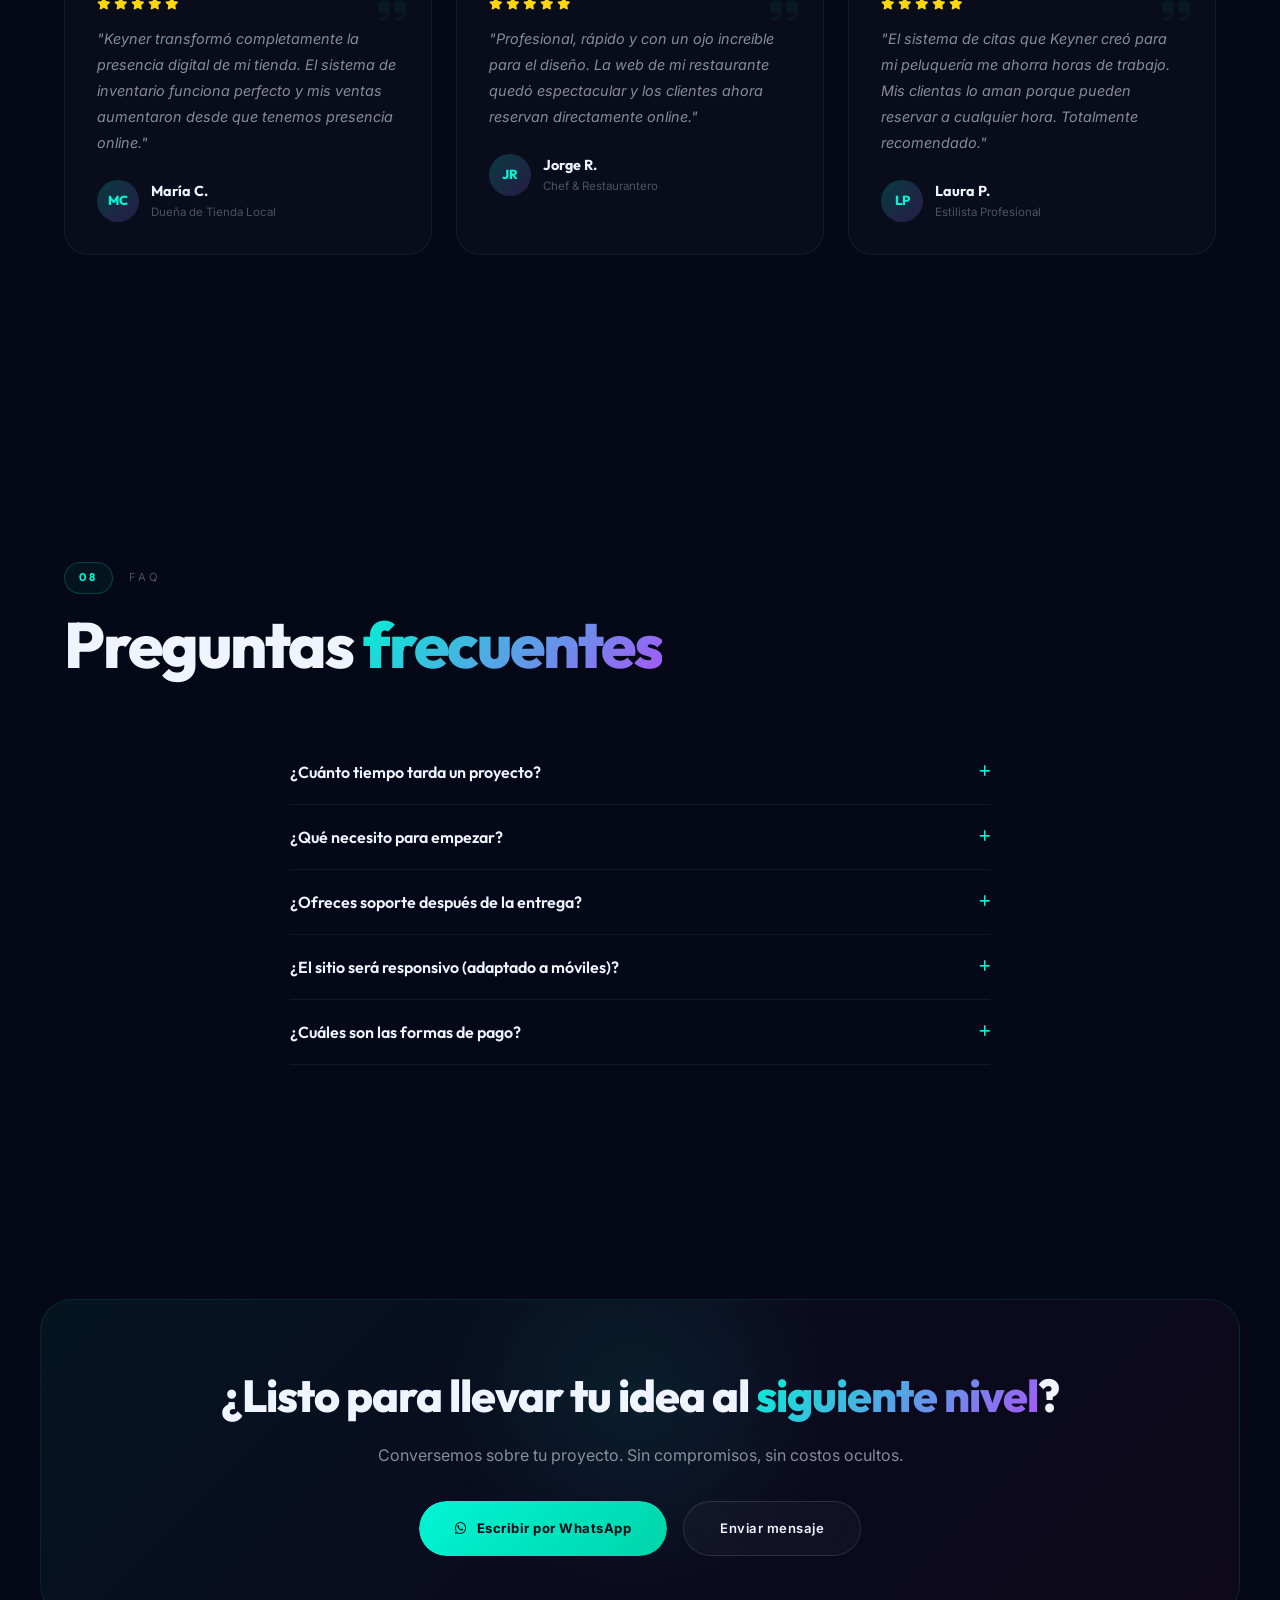
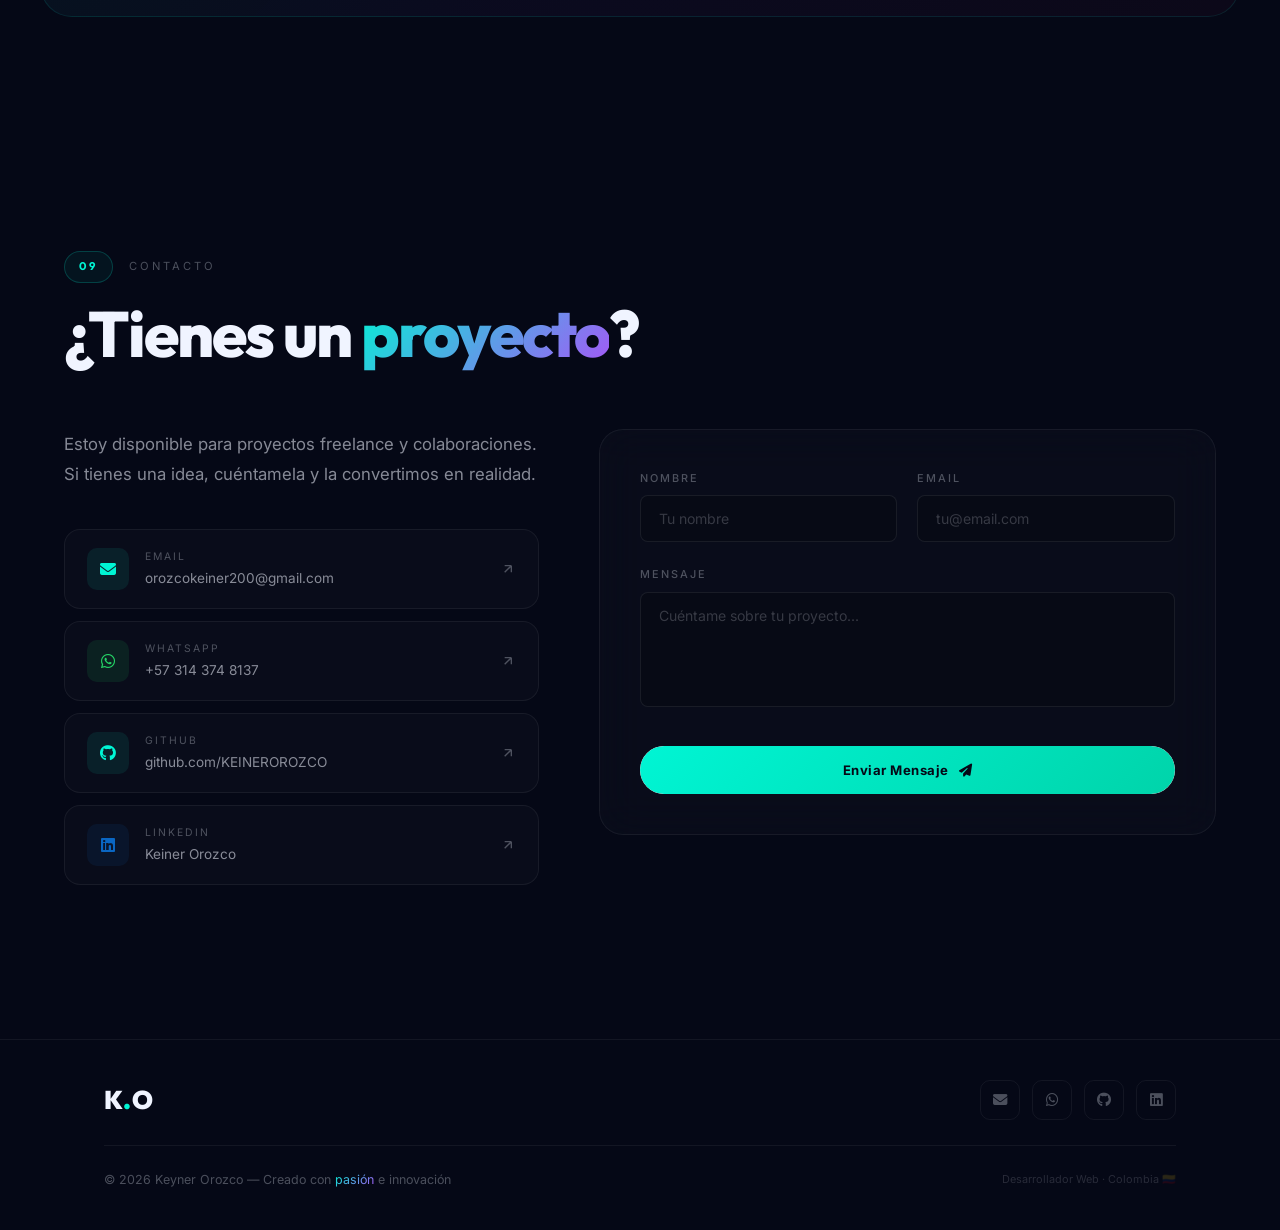
==== commit 7d1445ff: "Add Lumina and Tienda de Barrio projects back to portfolio with fixed links" ====
--- a/index.html
+++ b/index.html
@@ -448,7 +448,7 @@
         </h2>
 
         <div class="projects-showcase">
-            <div class="project-card-v2 reveal-item" data-tilt onclick="window.open('demo-tienda/index.html', '_blank')" style="cursor: pointer;">
+            <div class="project-card-v2 reveal-item" data-tilt onclick="window.open('lumina/index.html', '_blank')" style="cursor: pointer;">
                 <div class="project-image">
                     <img src="img/project-ecommerce.png" alt="Lumina Elite Tech" loading="lazy">
                     <div class="project-overlay">
@@ -472,7 +472,7 @@
                 <div class="project-card-glow"></div>
             </div>
 
-            <div class="project-card-v2 reveal-item" data-tilt>
+            <div class="project-card-v2 reveal-item" data-tilt onclick="window.open('tienda-barrio/index.html', '_blank')" style="cursor: pointer;">
                 <div class="project-image">
                     <img src="img/project-store.png" alt="Tienda de Barrio Online" loading="lazy">
                     <div class="project-overlay">
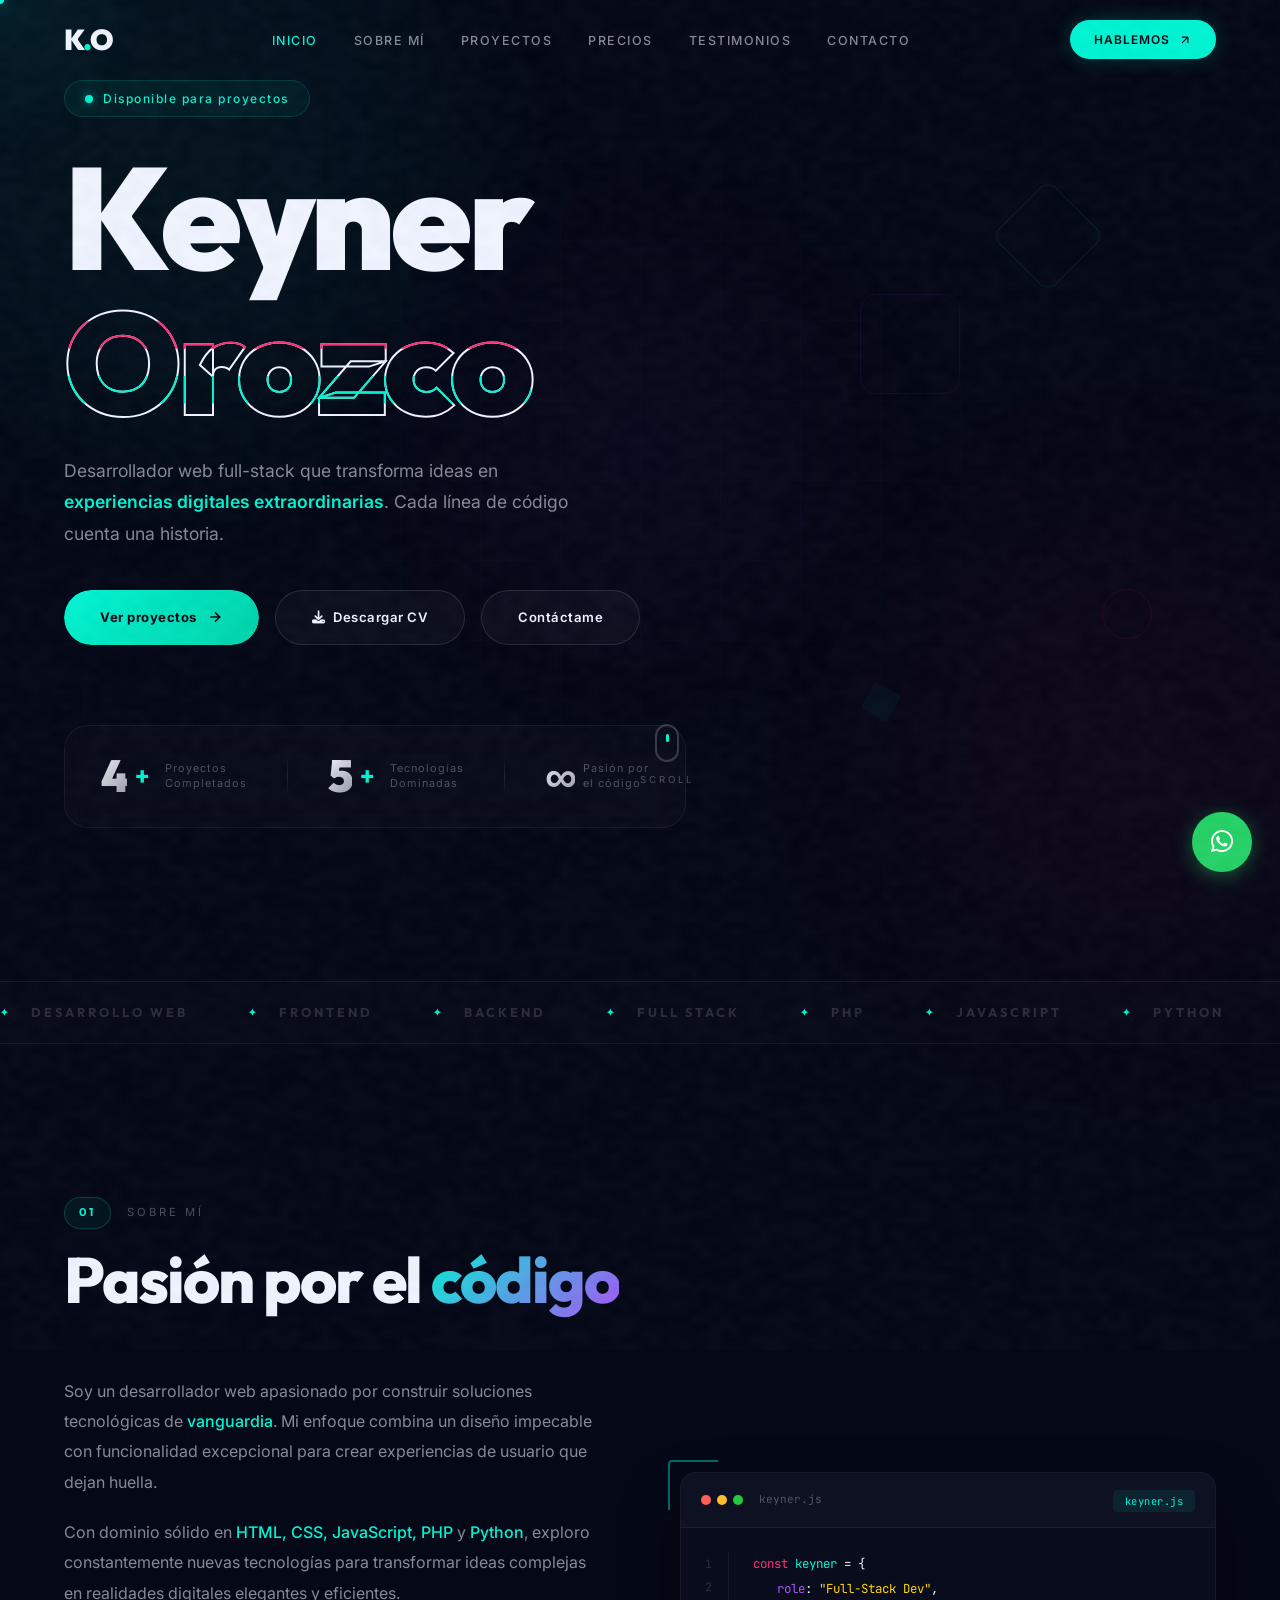
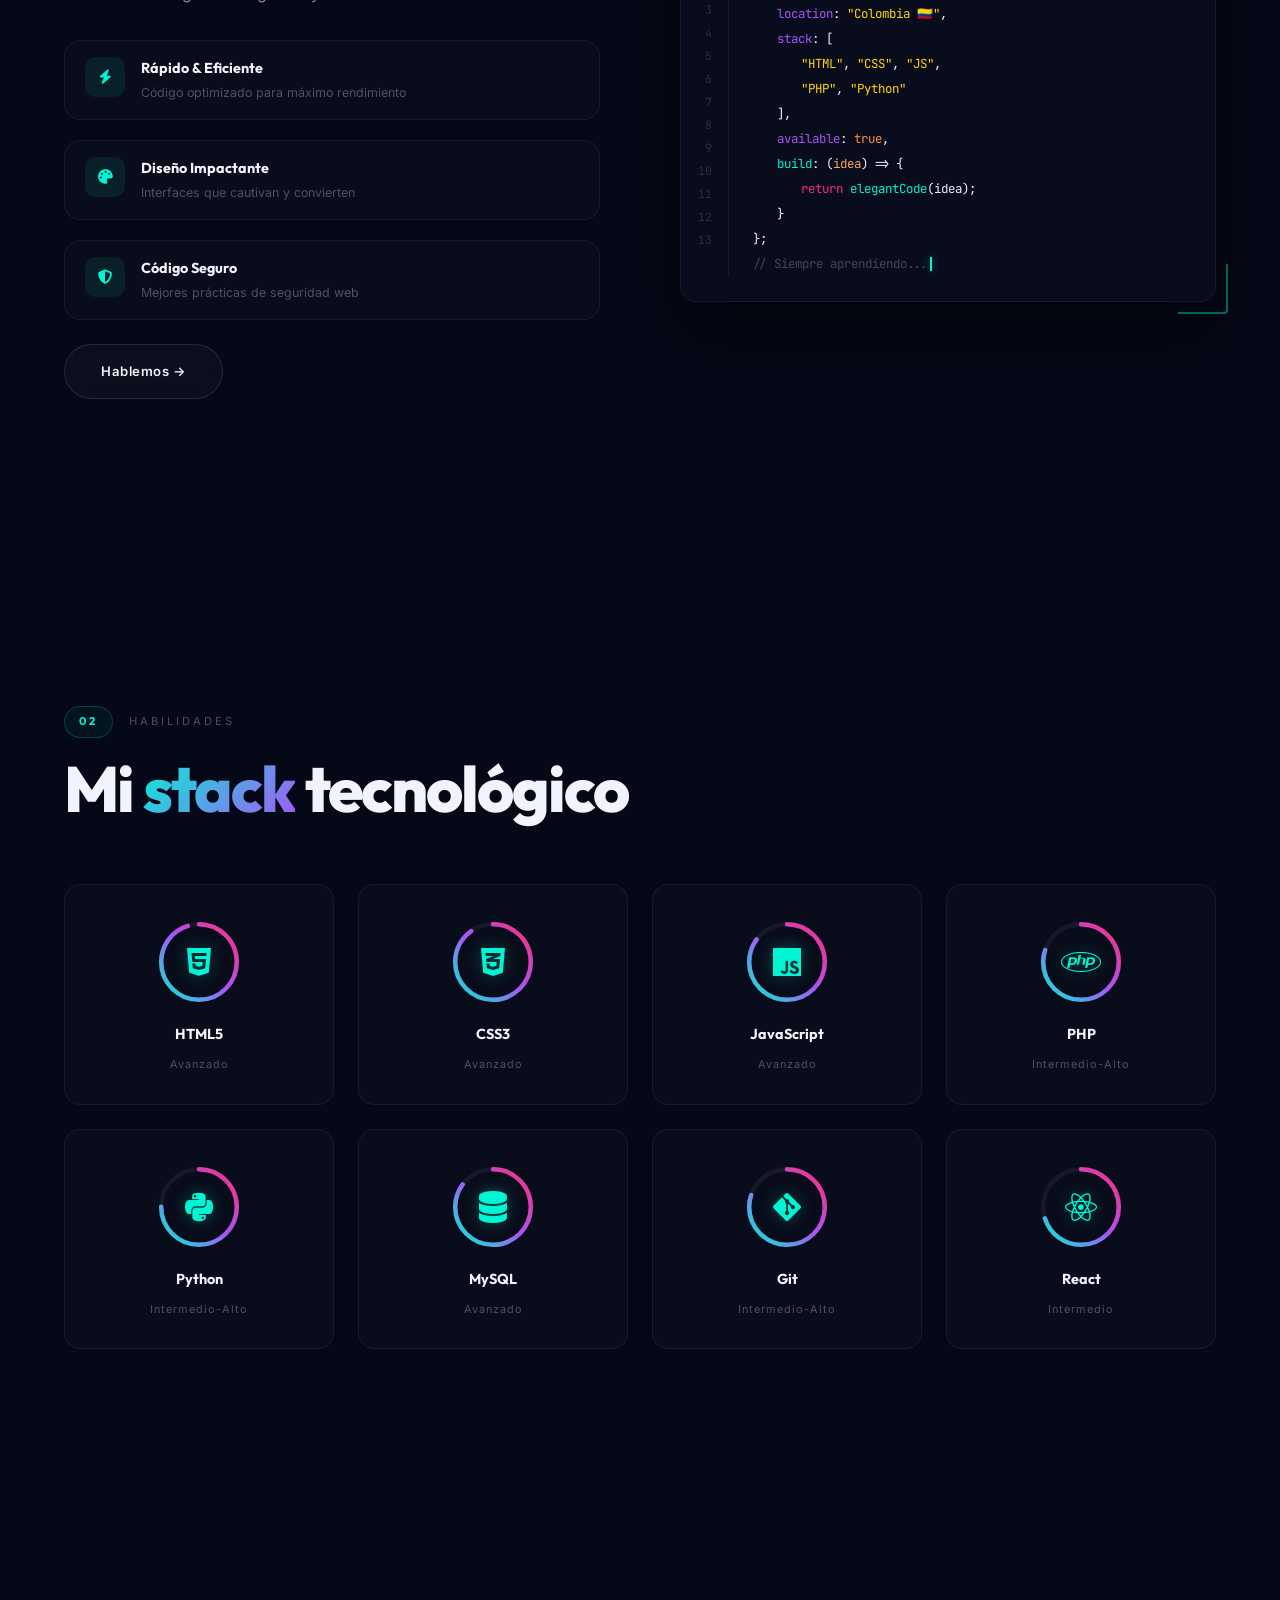
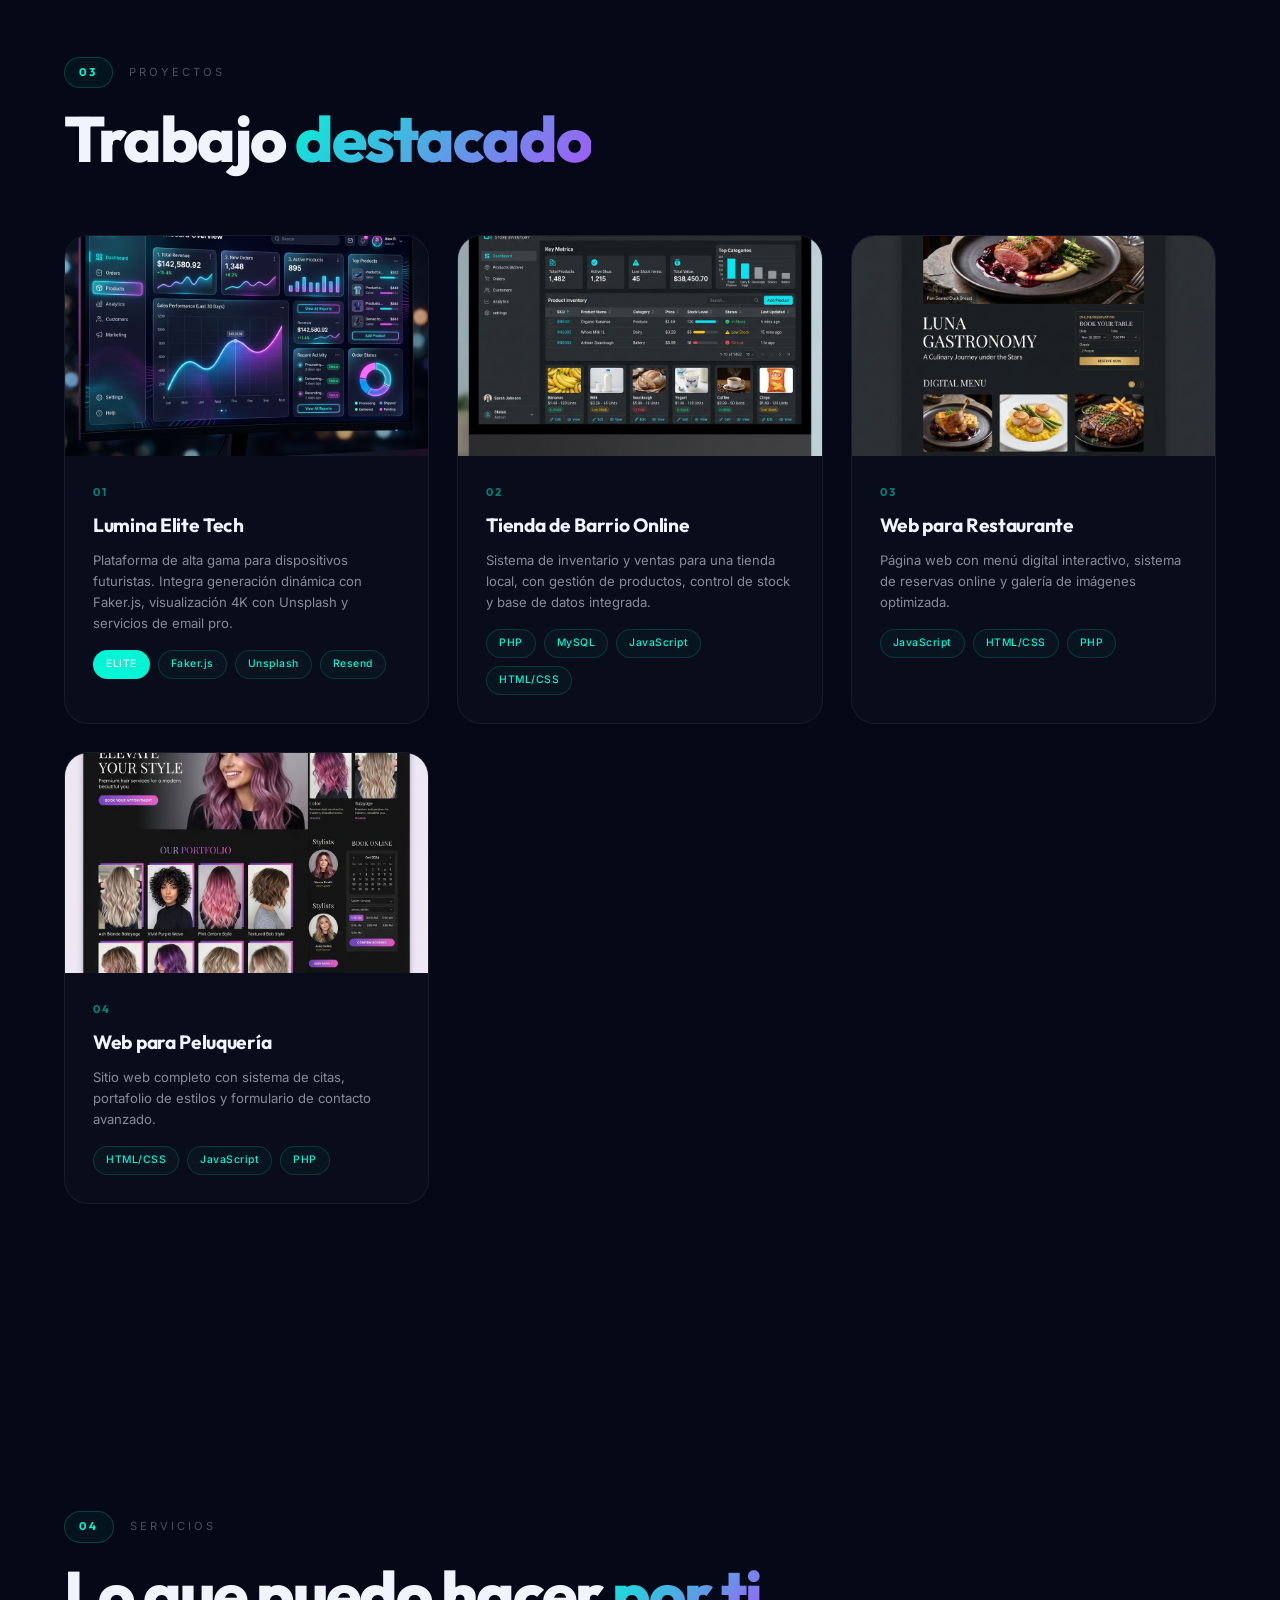
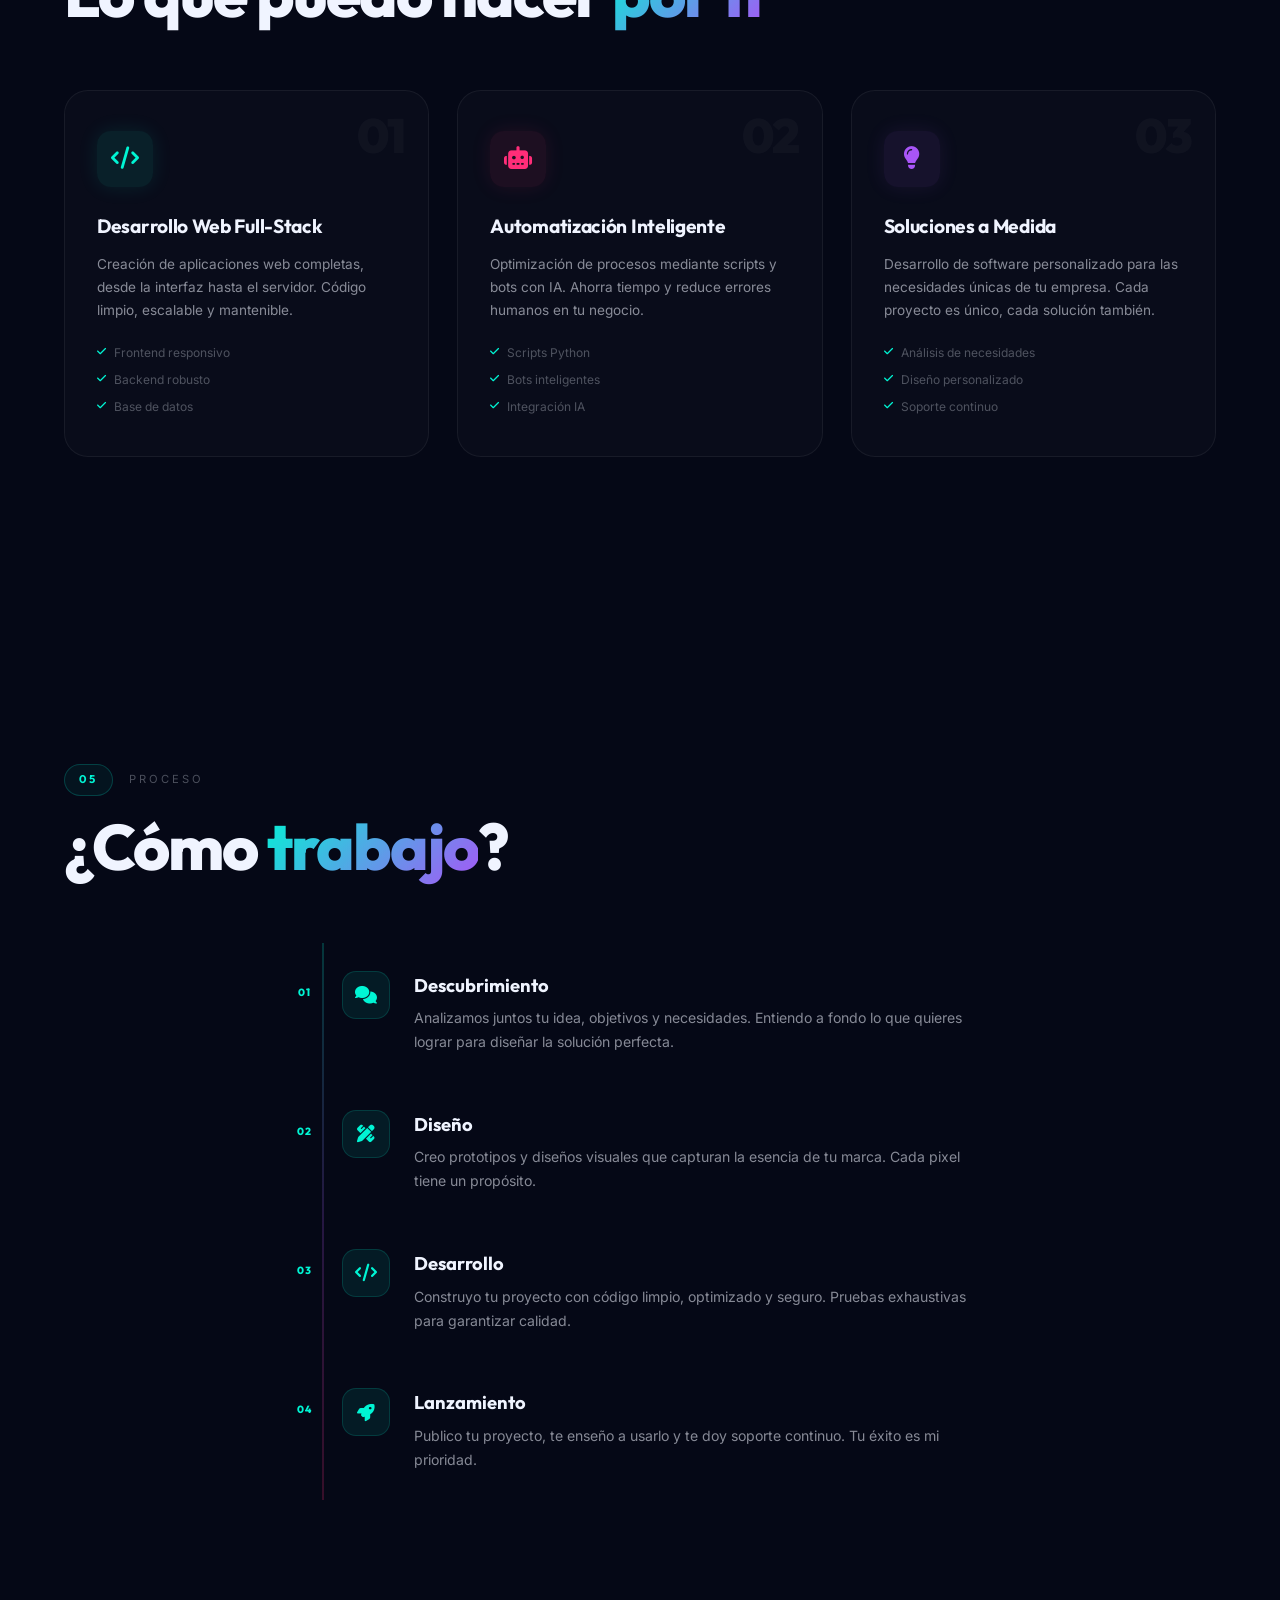
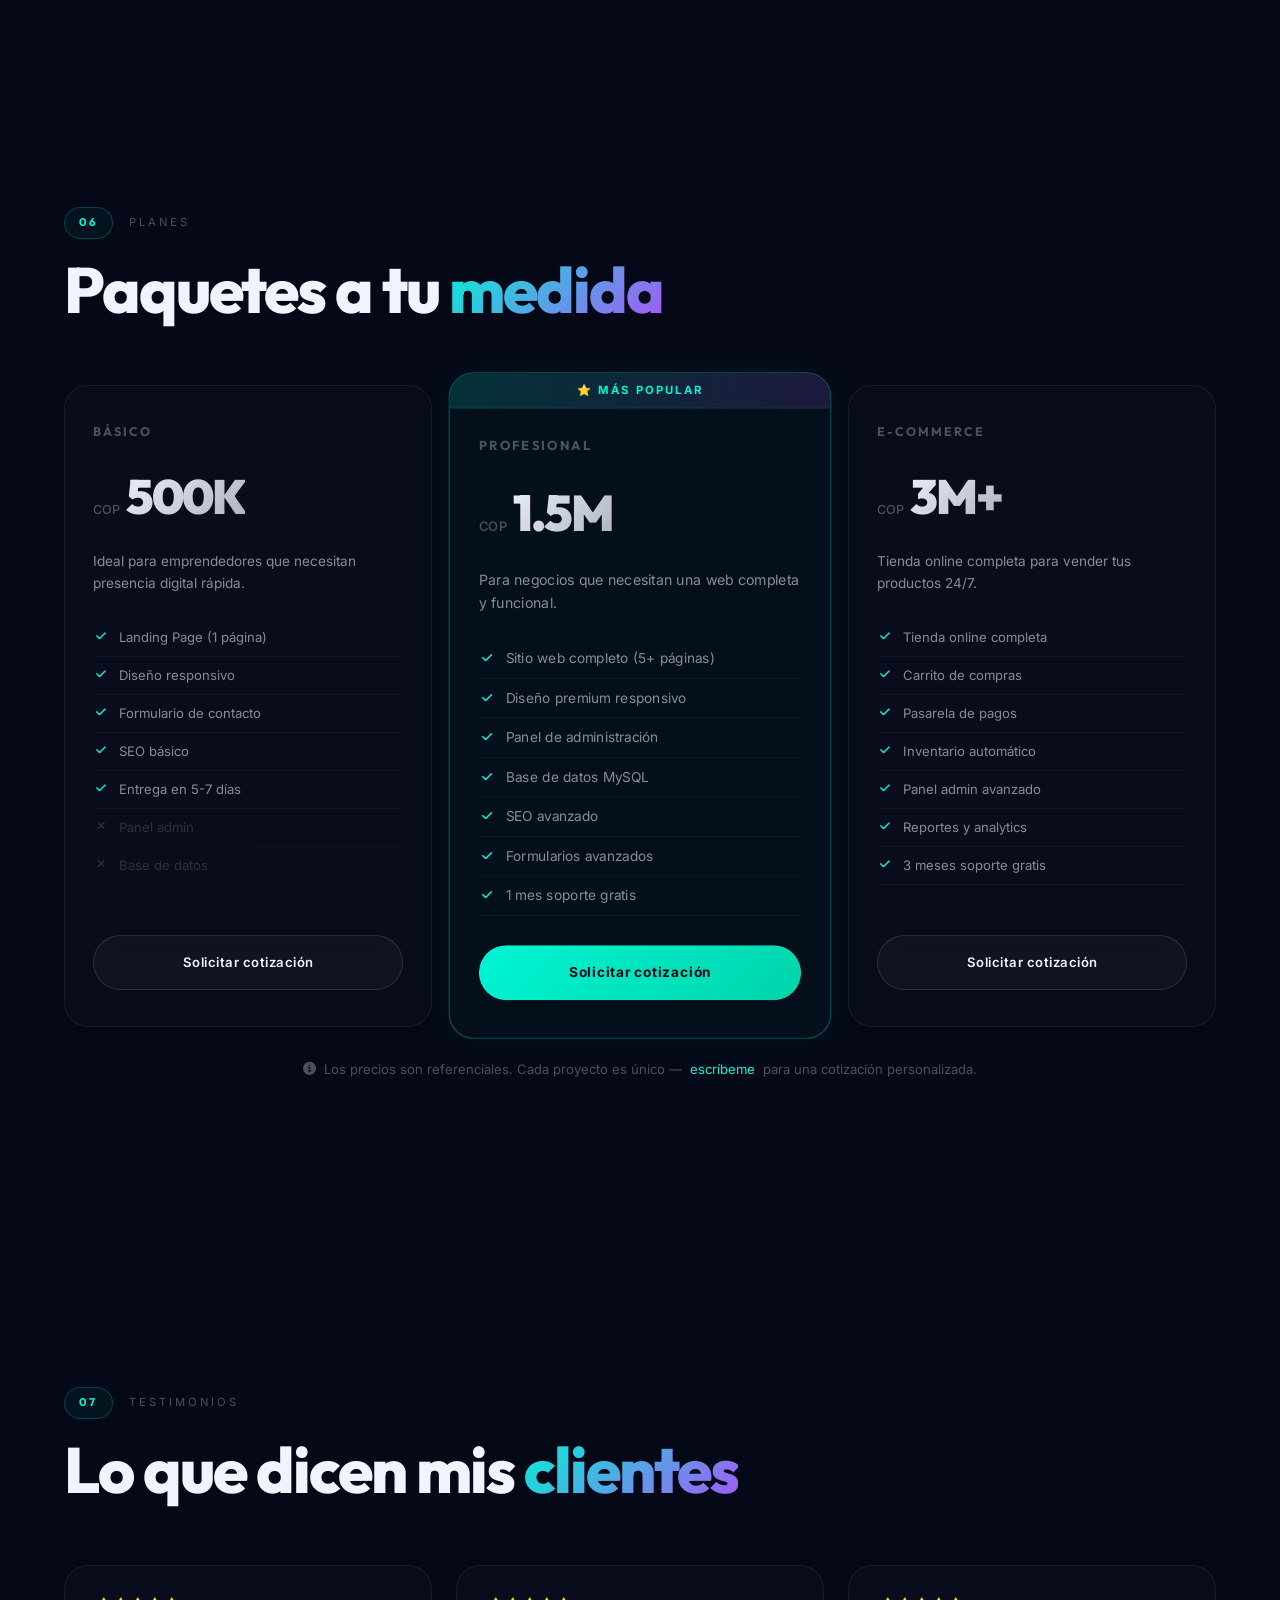
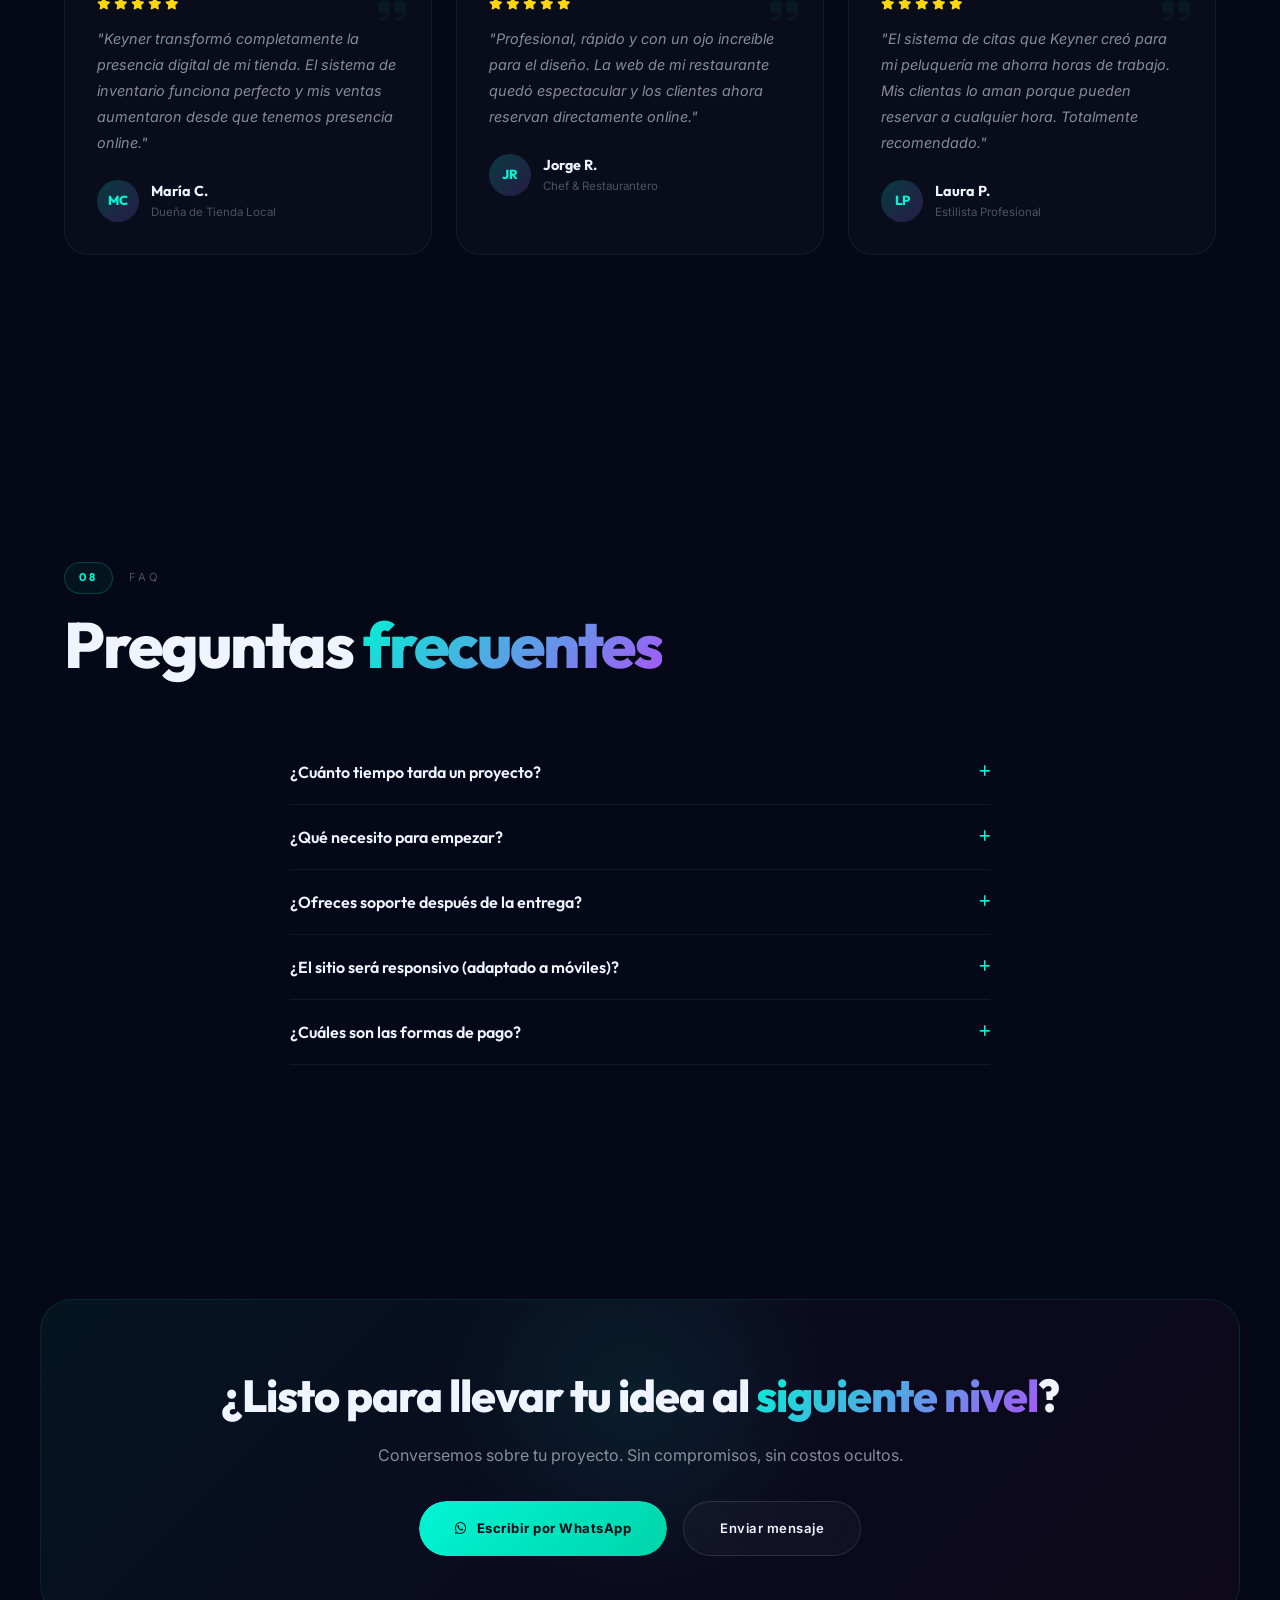
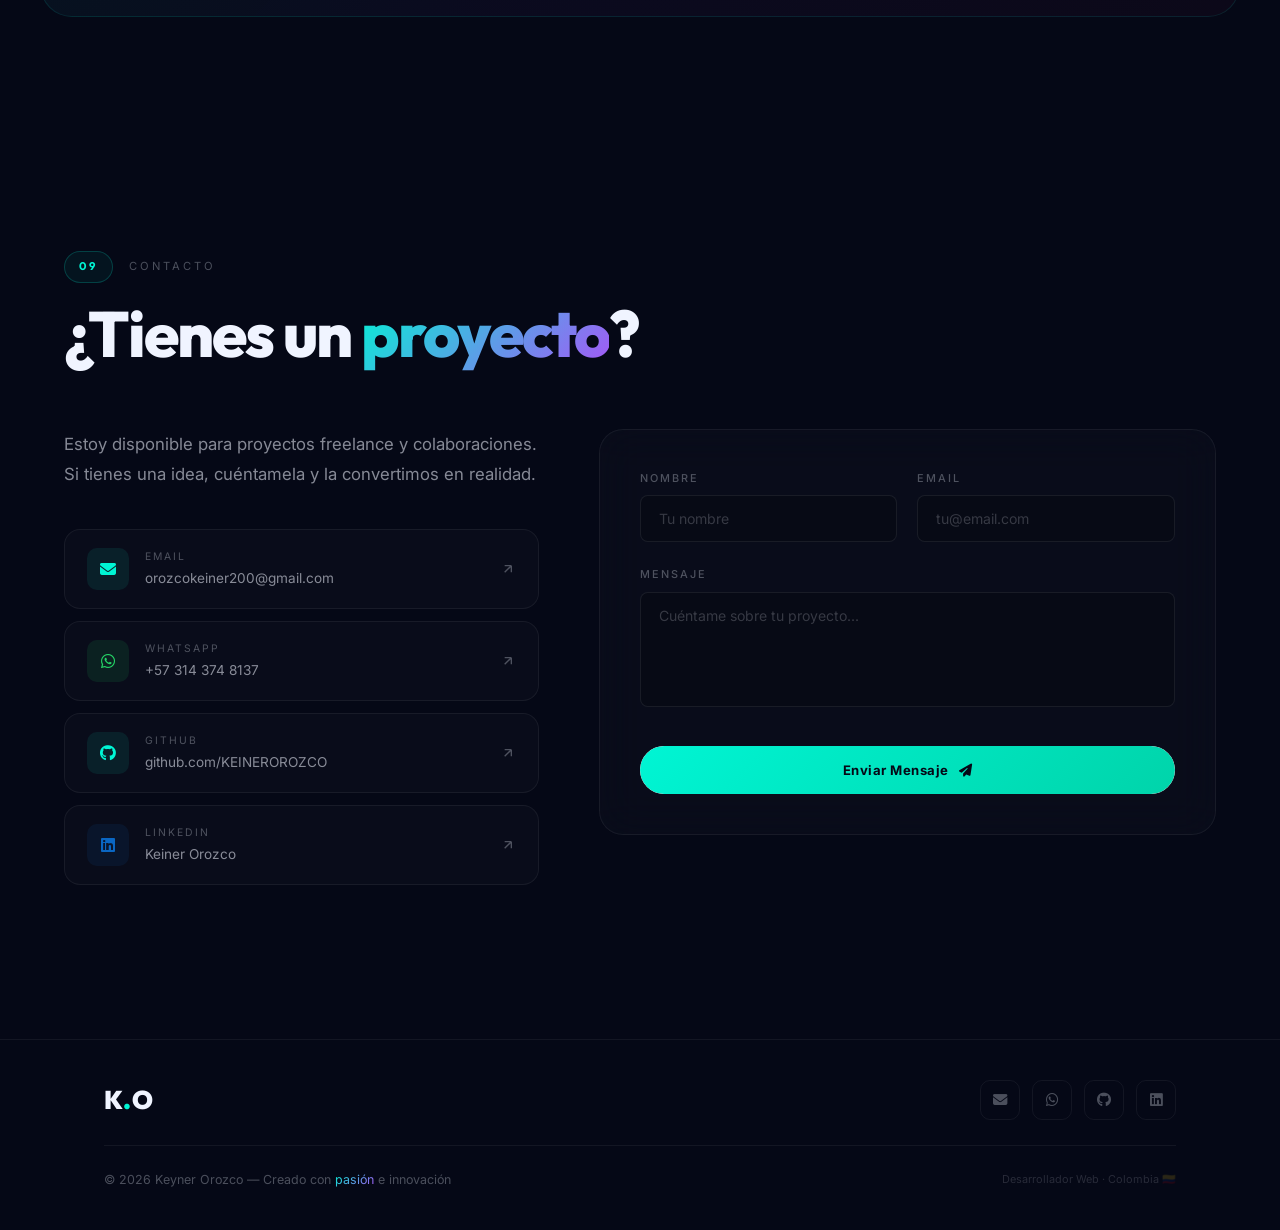
==== commit 1dea6754: "feat: add restaurant & salon projects, fix Lumina encoding/images, connect all portfolio projects - " ====
--- a/index.html
+++ b/index.html
@@ -158,7 +158,7 @@
 
         <div class="hero-stats-float anim-item">
             <div class="stat-item">
-                <div class="stat-number" data-target="3">0</div>
+                <div class="stat-number" data-target="4">0</div>
                 <div class="stat-plus">+</div>
                 <div class="stat-label">Proyectos<br>Completados</div>
             </div>
@@ -496,7 +496,7 @@
                 <div class="project-card-glow"></div>
             </div>
 
-            <div class="project-card-v2 reveal-item" data-tilt>
+            <div class="project-card-v2 reveal-item" data-tilt onclick="window.open('restaurante/index.html', '_blank')" style="cursor: pointer;">
                 <div class="project-image">
                     <img src="img/project-restaurant.png" alt="Web para Restaurante" loading="lazy">
                     <div class="project-overlay">
@@ -519,7 +519,7 @@
                 <div class="project-card-glow"></div>
             </div>
 
-            <div class="project-card-v2 reveal-item" data-tilt>
+            <div class="project-card-v2 reveal-item" data-tilt onclick="window.open('peluqueria/index.html', '_blank')" style="cursor: pointer;">
                 <div class="project-image">
                     <img src="img/project-salon.png" alt="Web para Peluquería" loading="lazy">
                     <div class="project-overlay">
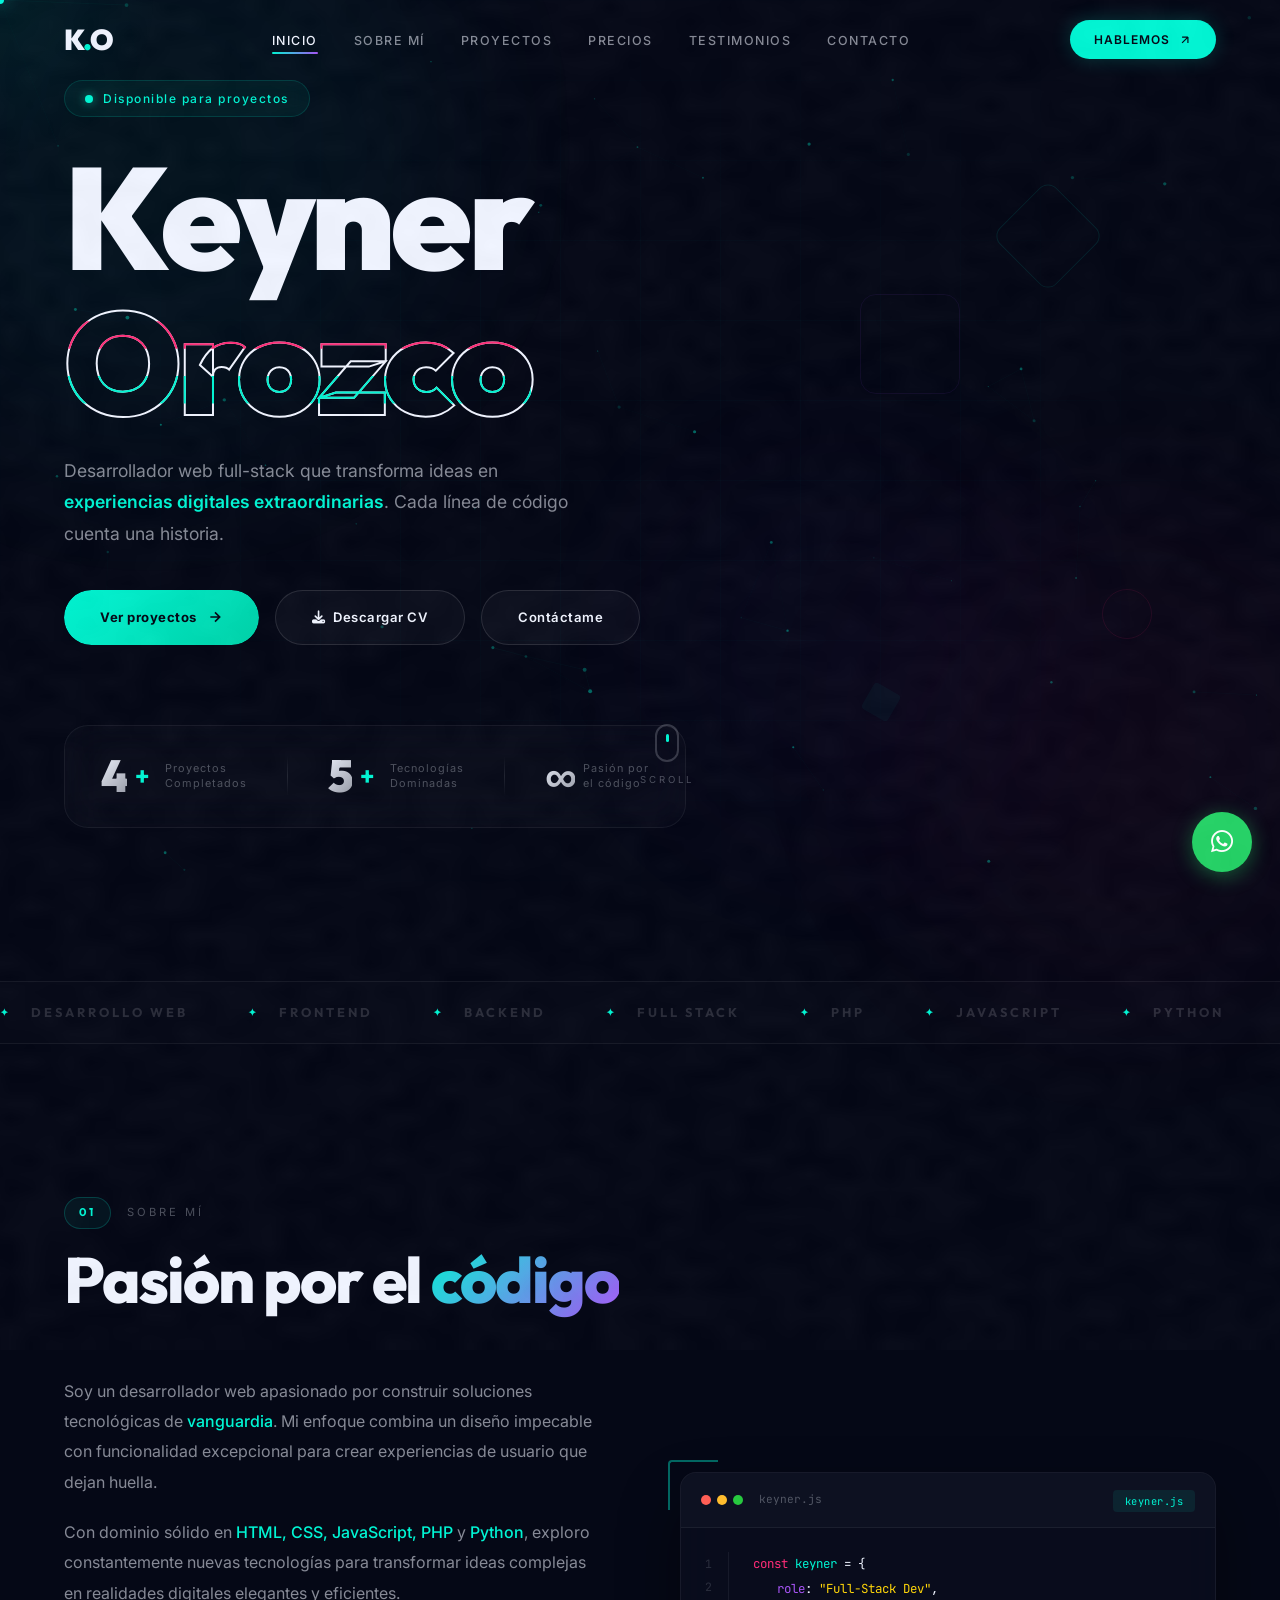
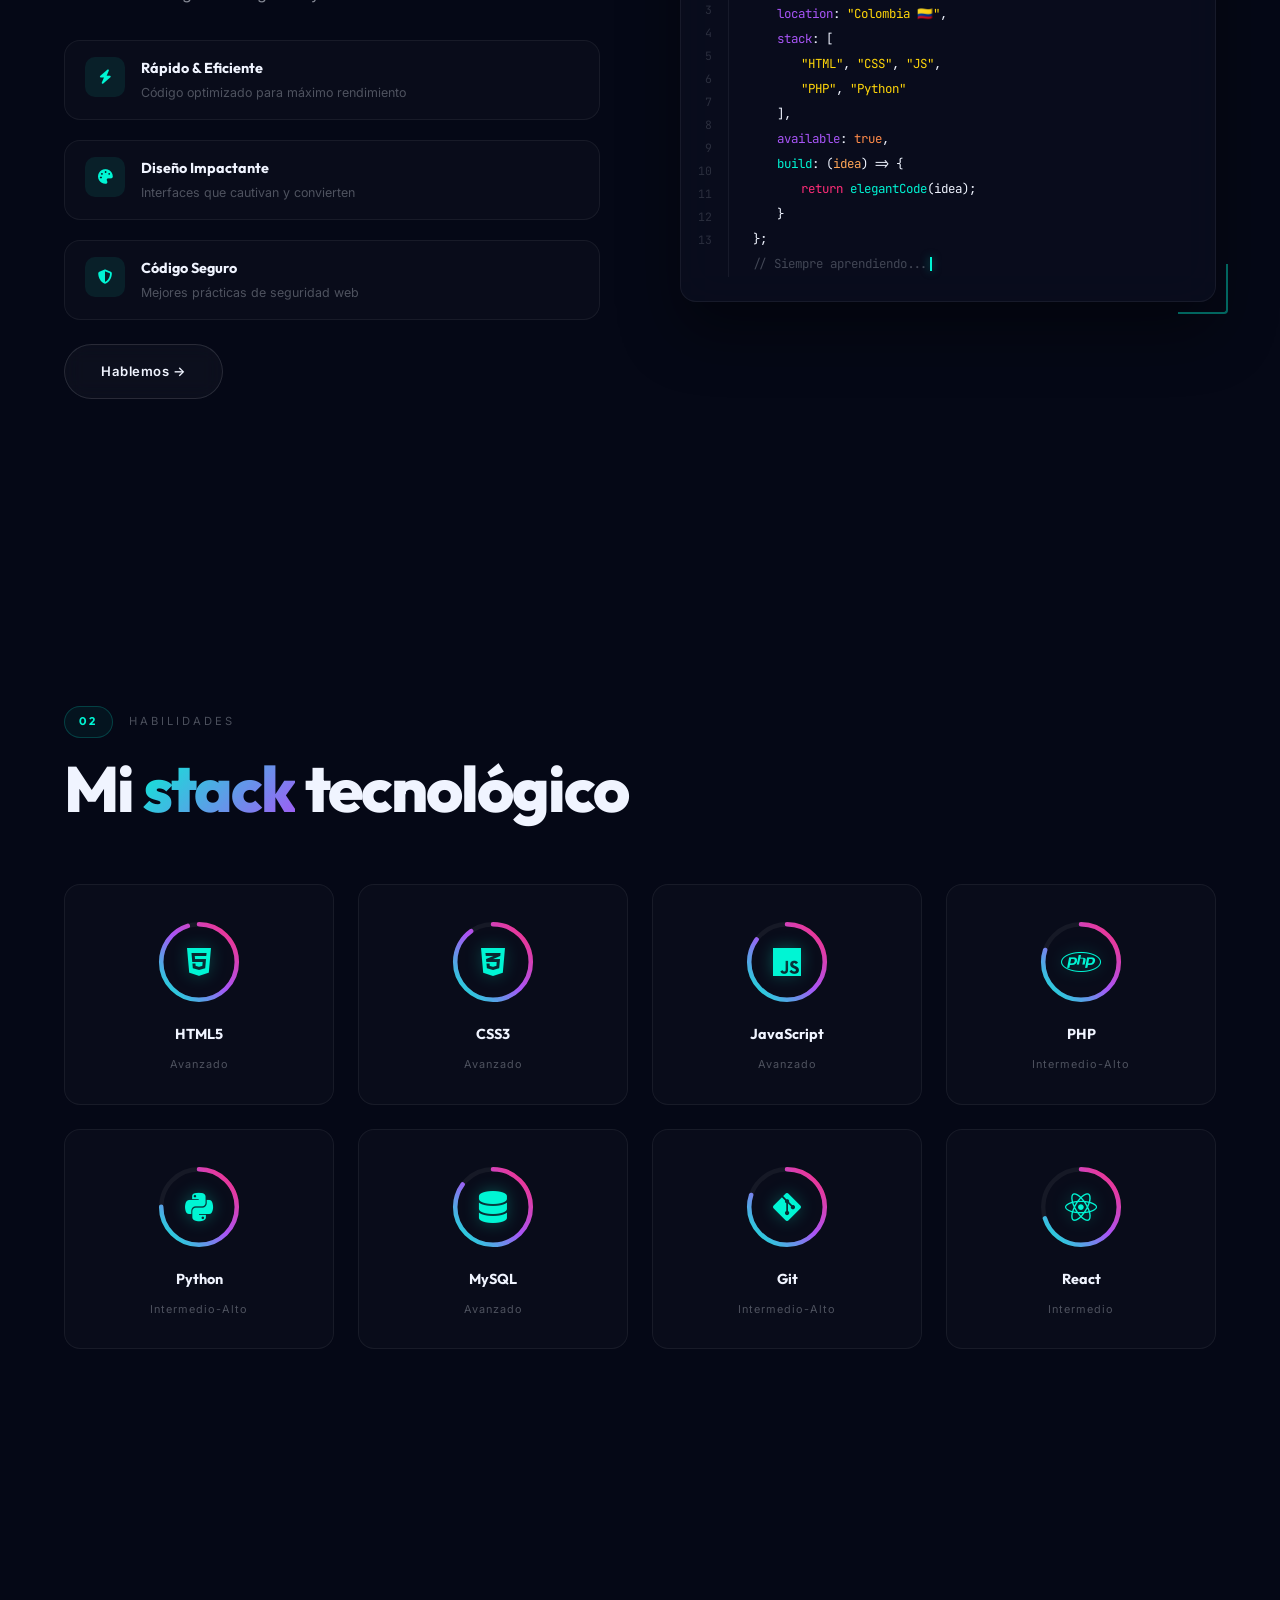
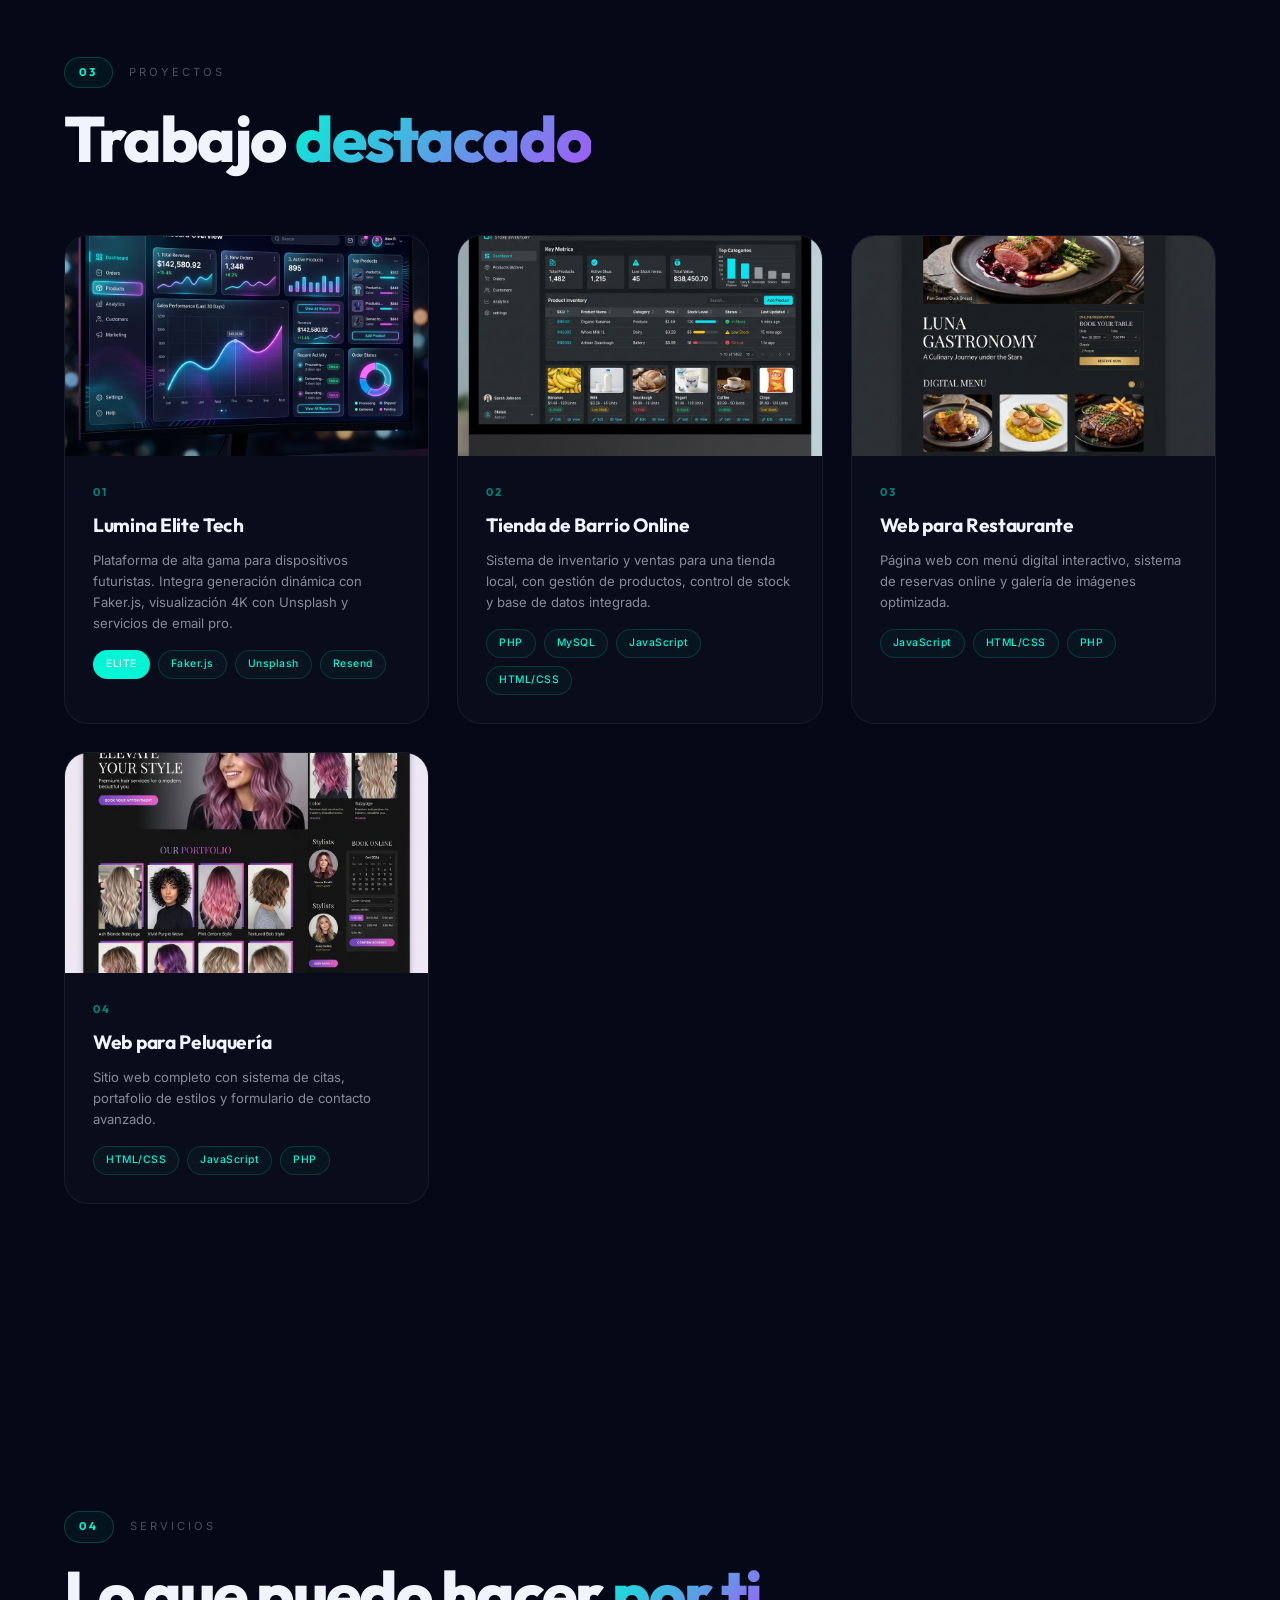
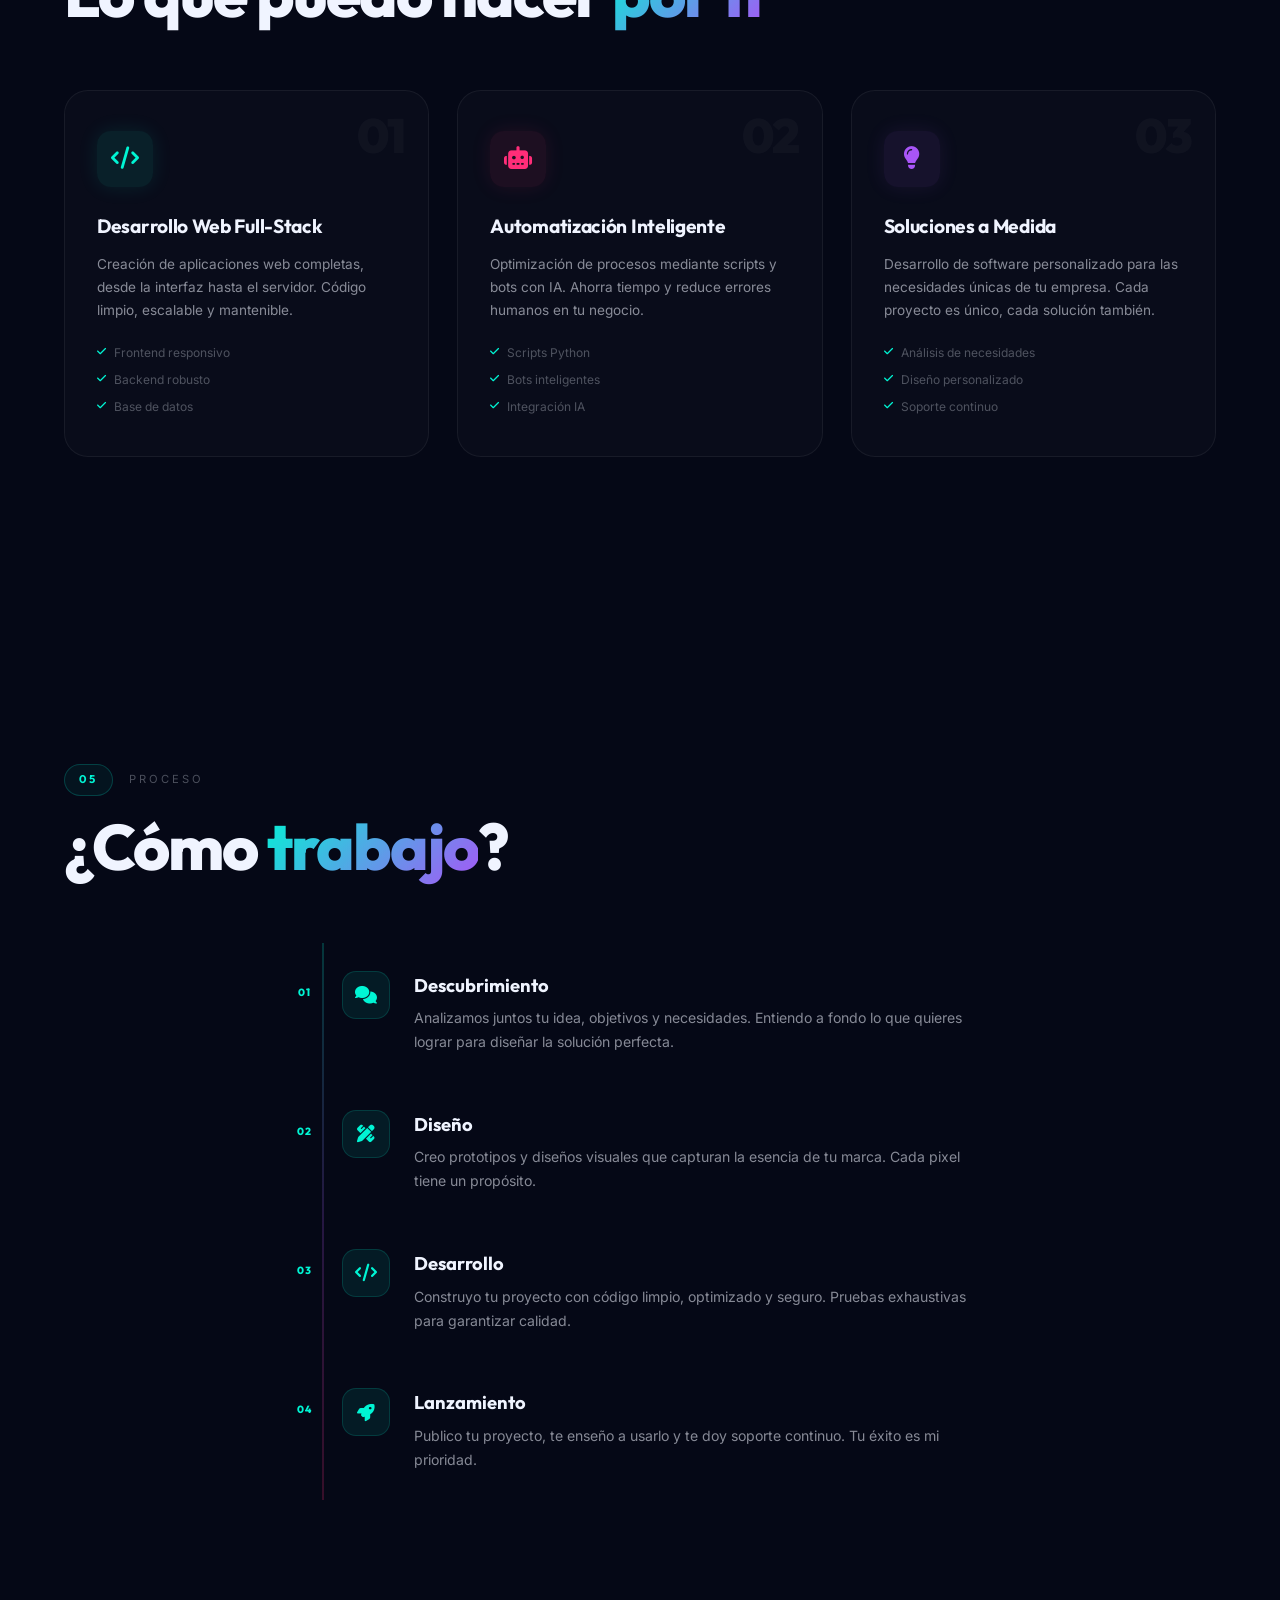
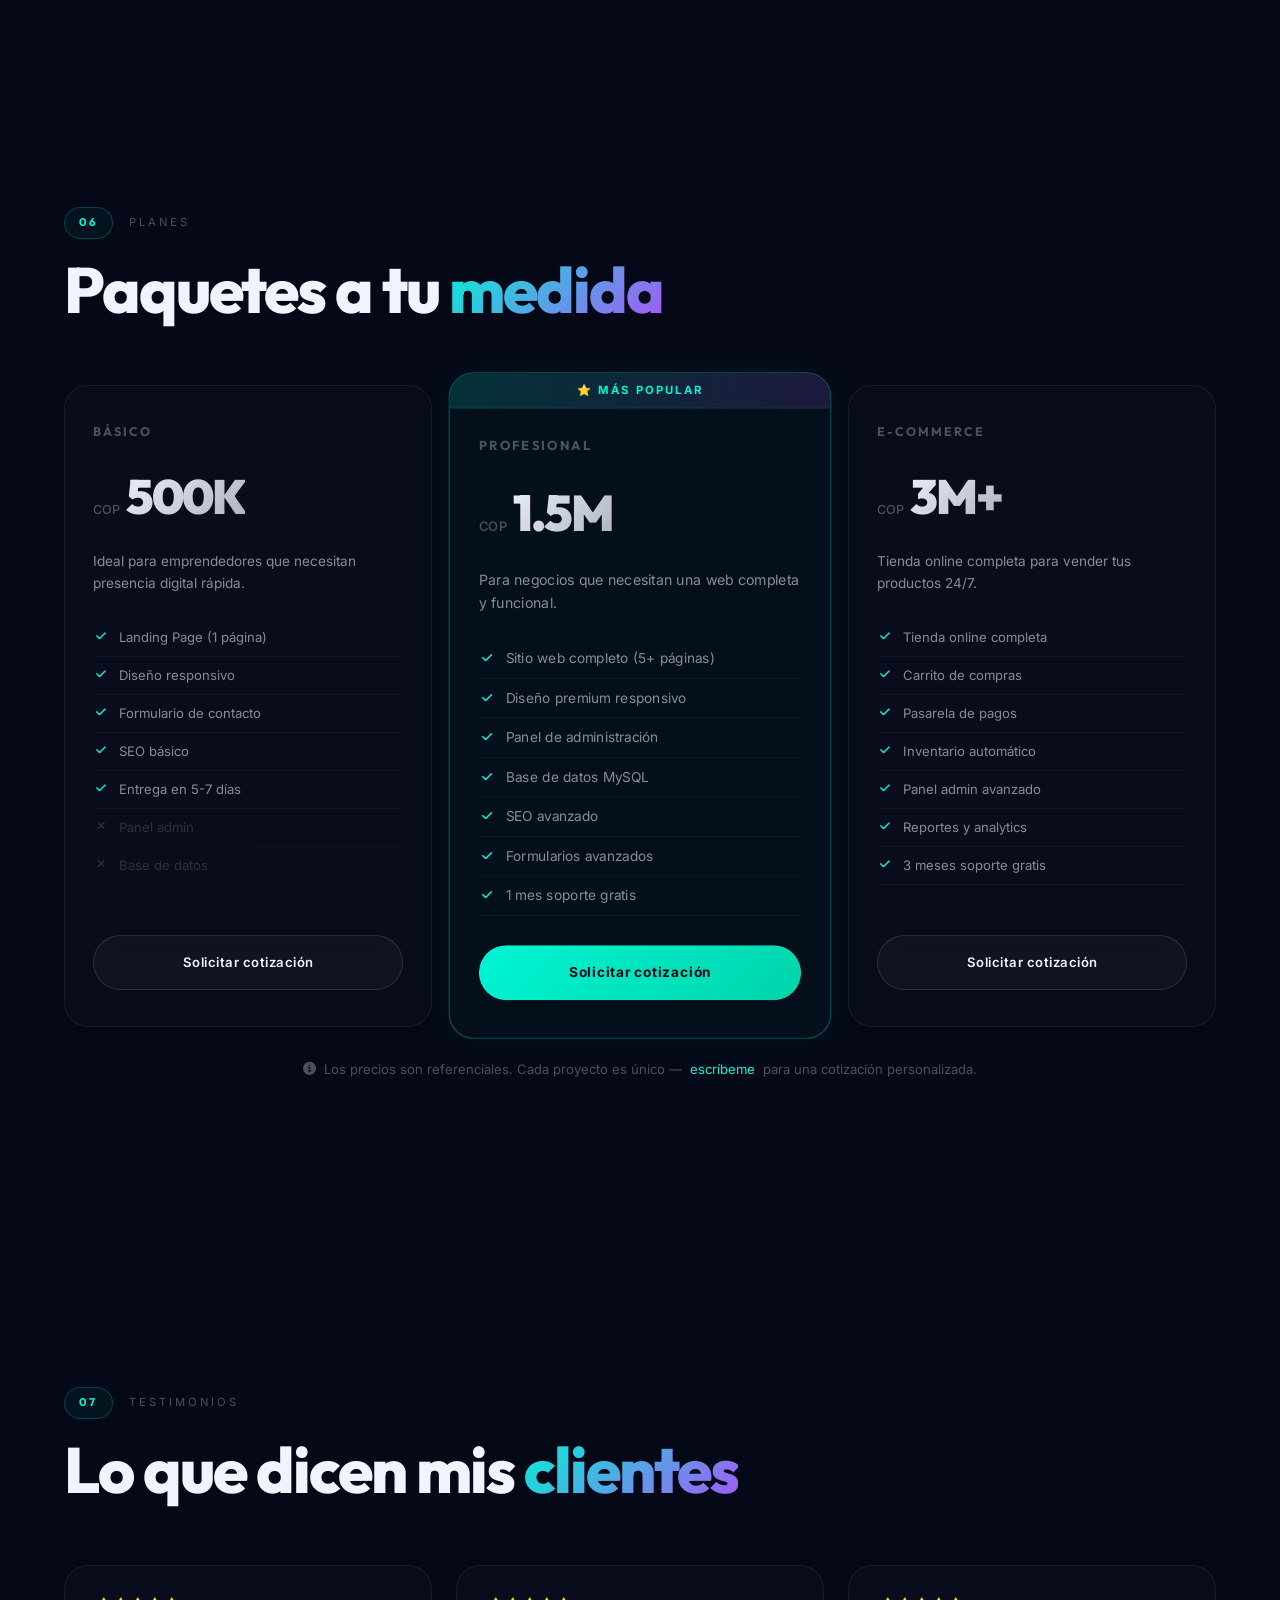
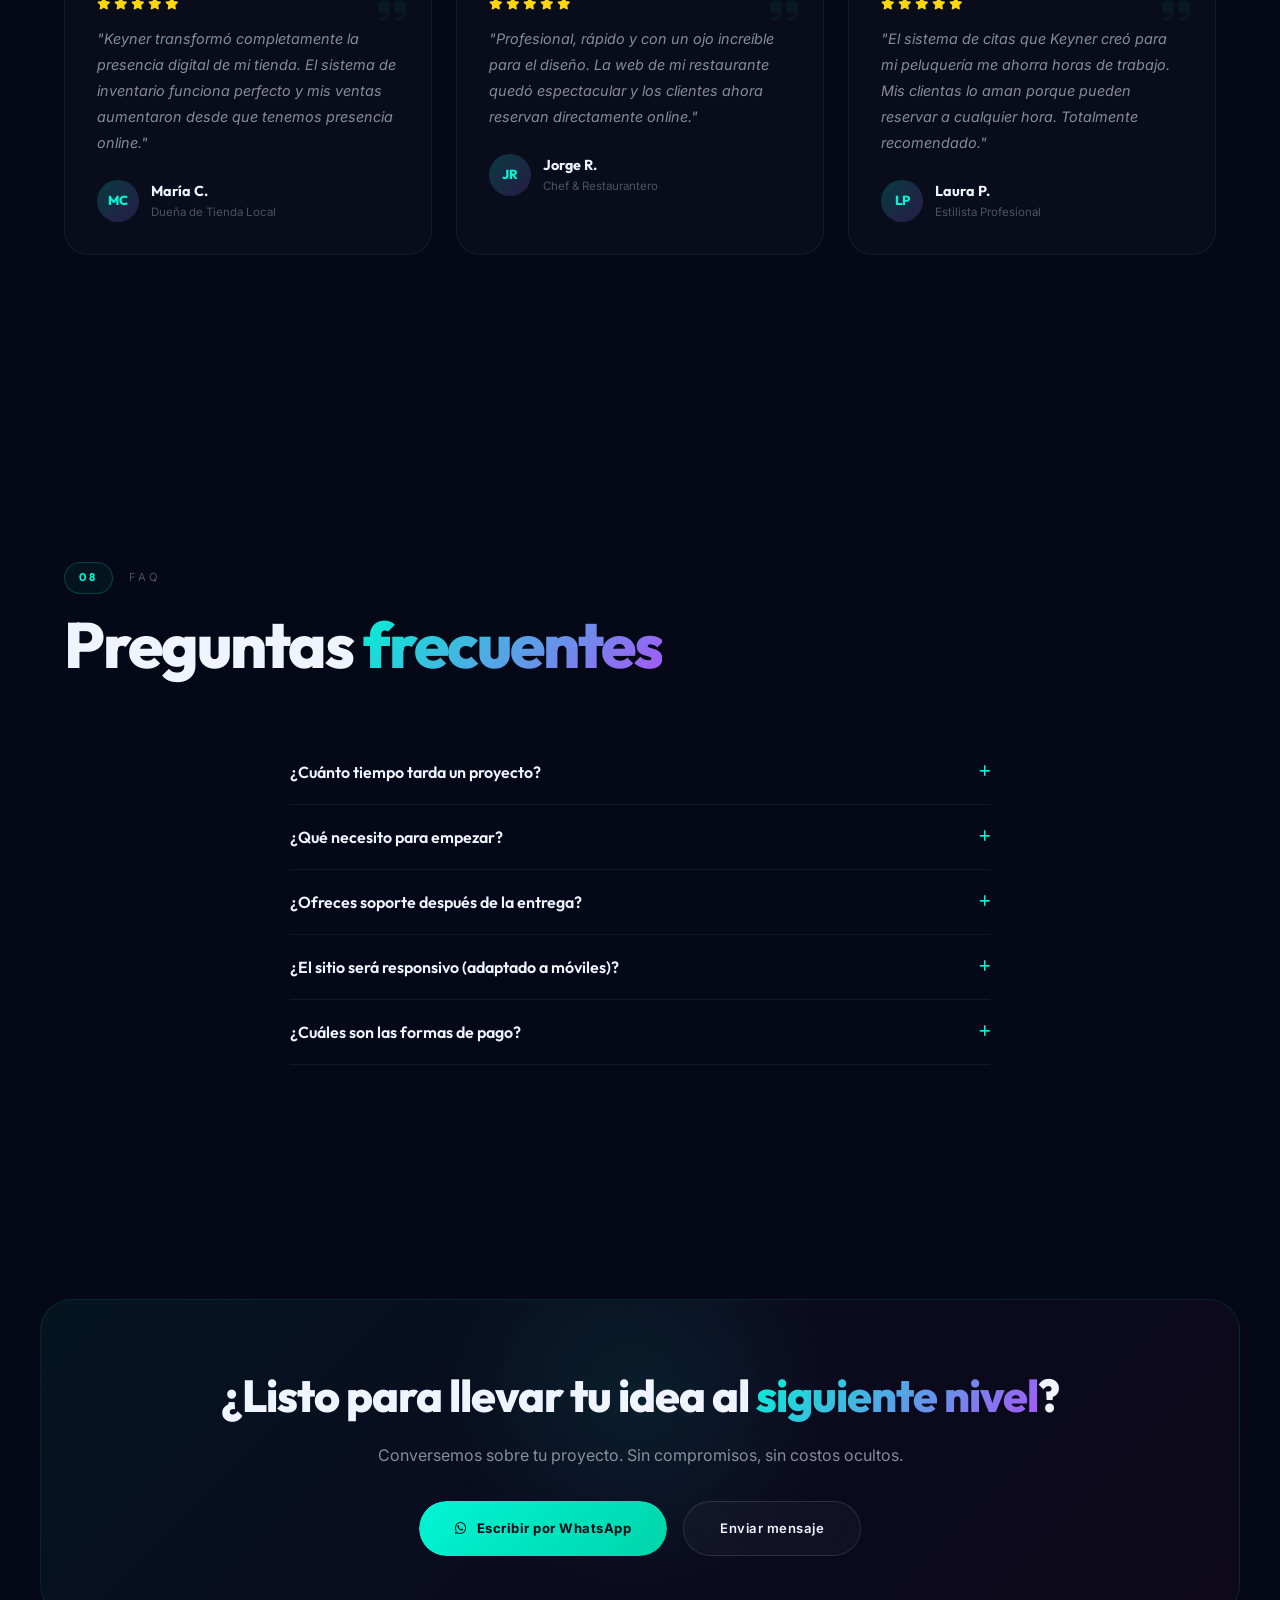
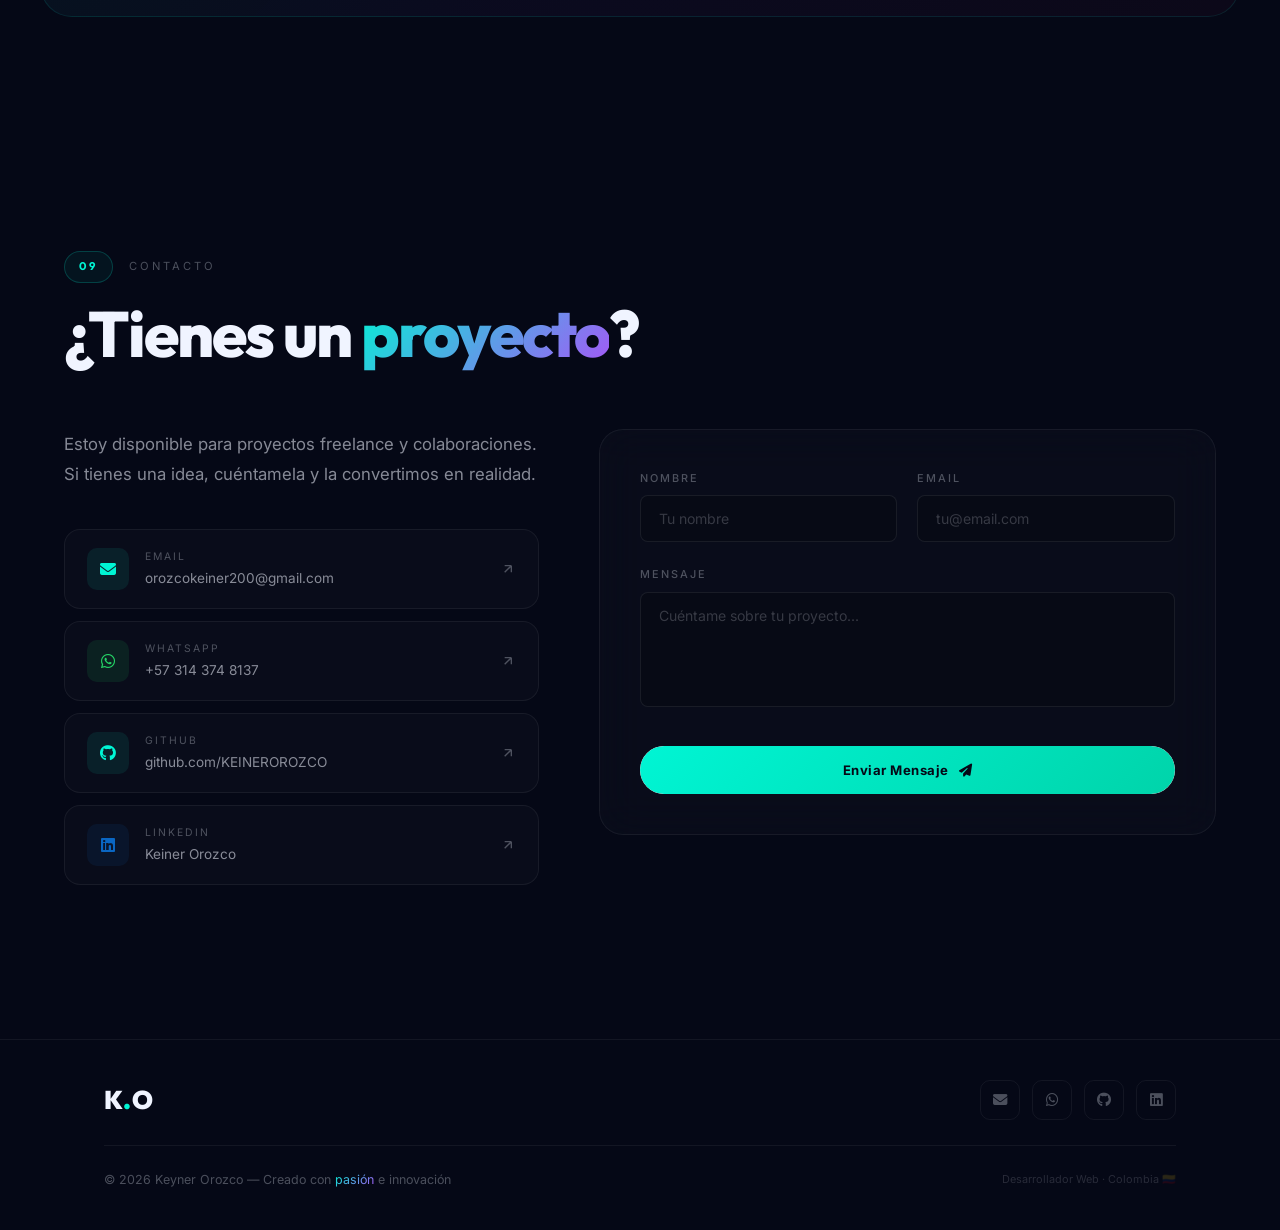
==== commit c44356d7: "Premium portfolio upgrade v2.0 - particles, SEO, accessibility, performance" ====
--- a/index.html
+++ b/index.html
@@ -36,9 +36,34 @@
     <link rel="preconnect" href="https://fonts.gstatic.com" crossorigin>
     <link href="https://fonts.googleapis.com/css2?family=Inter:wght@300;400;500;600;700;800;900&family=JetBrains+Mono:wght@400;500;700&family=Outfit:wght@300;400;500;600;700;800;900&display=swap" rel="stylesheet">
     <link rel="stylesheet" href="https://cdnjs.cloudflare.com/ajax/libs/font-awesome/6.5.1/css/all.min.css">
+    <link rel="preload" href="style.css" as="style">
     <link rel="stylesheet" href="style.css">
+
+    <!-- Structured Data -->
+    <script type="application/ld+json">
+    {
+        "@context": "https://schema.org",
+        "@type": "Person",
+        "name": "Keyner Orozco",
+        "alternateName": "Keiner Orozco",
+        "url": "https://keinerorozco.github.io",
+        "jobTitle": "Desarrollador Web Full-Stack",
+        "knowsAbout": ["HTML", "CSS", "JavaScript", "PHP", "Python", "MySQL", "React", "Git"],
+        "sameAs": [
+            "https://github.com/KEINEROROZCO",
+            "https://www.linkedin.com/in/keiner-orozco-898012331"
+        ],
+        "address": {
+            "@type": "PostalAddress",
+            "addressCountry": "CO"
+        }
+    }
+    </script>
 </head>
 <body>
+
+<!-- SKIP LINK (JS will also add one, this is a fallback) -->
+<a href="#inicio" class="skip-link" style="position:absolute;top:-100px;left:50%;transform:translateX(-50%);z-index:999999;padding:12px 24px;background:#00f5d4;color:#050816;font-weight:700;border-radius:0 0 8px 8px;text-decoration:none;font-size:0.85rem;transition:top 0.3s" onfocus="this.style.top='0'" onblur="this.style.top='-100px'">Ir al contenido principal</a>
 
 <!-- LOADER -->
 <div id="loader">
--- a/style.css
+++ b/style.css
@@ -336,10 +336,12 @@
     border-radius: 100px;
     transition: width 0.4s var(--ease-out-expo);
 }
-nav ul a:hover {
+nav ul a:hover,
+nav ul a.active-link {
     color: var(--white);
 }
-nav ul a:hover::after {
+nav ul a:hover::after,
+nav ul a.active-link::after {
     width: 100%;
 }
 
@@ -2059,22 +2061,35 @@
 }
 .whatsapp-float:hover .wa-tooltip { opacity: 1; }
 
+/* ===== PAUSED STATE ===== */
+body.paused .orb,
+body.paused .geo,
+body.paused .marquee-track,
+body.paused .badge-dot,
+body.paused .scroll-wheel,
+body.paused .loader-k,
+body.paused .loader-o,
+body.paused .loader-dot {
+    animation-play-state: paused;
+}
+
 /* ===== RESPONSIVE ===== */
 @media (max-width: 1100px) {
     .skills-grid { grid-template-columns: repeat(3, 1fr); }
-    .hero-stats-float { display: none; }
+    .hero-stats-float { flex-wrap: wrap; gap: 20px; }
     .pricing-card.featured { transform: scale(1); }
     .pricing-card.featured:hover { transform: translateY(-8px); }
 }
 
 @media (max-width: 900px) {
-    .projects-showcase { grid-template-columns: 1fr; max-width: 500px; }
+    .projects-showcase { grid-template-columns: repeat(2, 1fr); }
     .services-grid { grid-template-columns: 1fr; max-width: 500px; }
     .about-layout { grid-template-columns: 1fr; gap: 40px; }
     .about-right { order: -1; }
     .contact-layout { grid-template-columns: 1fr; gap: 40px; }
     .pricing-grid { grid-template-columns: 1fr; max-width: 400px; margin: 0 auto; }
     .testimonials-grid { grid-template-columns: 1fr; max-width: 500px; }
+    .hero-stats-float { display: none; }
 }
 
 @media (max-width: 768px) {
@@ -2086,11 +2101,12 @@
         letter-spacing: -2px;
     }
     .skills-grid { grid-template-columns: repeat(2, 1fr); }
+    .projects-showcase { grid-template-columns: 1fr; max-width: 500px; }
     .form-row { grid-template-columns: 1fr; }
     .contact-form { padding: 28px; }
     .cta-inner { padding: 40px 24px; }
 
-    .cursor-dot, .cursor-glow, #cursor-trail-canvas { display: none; }
+    .cursor-dot, .cursor-glow, #cursor-trail-canvas, #particle-canvas { display: none; }
     body { cursor: auto; }
     a, button { cursor: pointer; }
     .btn-magic, .btn-glass, .service-card-v2, .skill-card, .project-card-v2 { cursor: pointer; }
@@ -2102,6 +2118,7 @@
 
     .whatsapp-float { width: 54px; height: 54px; font-size: 1.4rem; bottom: 20px; right: 20px; }
     .wa-tooltip { display: none; }
+    .back-to-top { bottom: 82px !important; right: 20px !important; }
 }
 
 @media (max-width: 480px) {
@@ -2110,4 +2127,7 @@
     section { padding: 80px 20px; }
     .marquee-strip { display: none; }
     .process-step { flex-wrap: wrap; }
+    .hero-actions { flex-direction: column; align-items: stretch; }
+    .hero-actions .btn-magic,
+    .hero-actions .btn-glass { text-align: center; justify-content: center; }
 }
--- a/style.css
+++ b/style.css
@@ -336,10 +336,12 @@
     border-radius: 100px;
     transition: width 0.4s var(--ease-out-expo);
 }
-nav ul a:hover {
+nav ul a:hover,
+nav ul a.active-link {
     color: var(--white);
 }
-nav ul a:hover::after {
+nav ul a:hover::after,
+nav ul a.active-link::after {
     width: 100%;
 }
 
@@ -2059,22 +2061,35 @@
 }
 .whatsapp-float:hover .wa-tooltip { opacity: 1; }
 
+/* ===== PAUSED STATE ===== */
+body.paused .orb,
+body.paused .geo,
+body.paused .marquee-track,
+body.paused .badge-dot,
+body.paused .scroll-wheel,
+body.paused .loader-k,
+body.paused .loader-o,
+body.paused .loader-dot {
+    animation-play-state: paused;
+}
+
 /* ===== RESPONSIVE ===== */
 @media (max-width: 1100px) {
     .skills-grid { grid-template-columns: repeat(3, 1fr); }
-    .hero-stats-float { display: none; }
+    .hero-stats-float { flex-wrap: wrap; gap: 20px; }
     .pricing-card.featured { transform: scale(1); }
     .pricing-card.featured:hover { transform: translateY(-8px); }
 }
 
 @media (max-width: 900px) {
-    .projects-showcase { grid-template-columns: 1fr; max-width: 500px; }
+    .projects-showcase { grid-template-columns: repeat(2, 1fr); }
     .services-grid { grid-template-columns: 1fr; max-width: 500px; }
     .about-layout { grid-template-columns: 1fr; gap: 40px; }
     .about-right { order: -1; }
     .contact-layout { grid-template-columns: 1fr; gap: 40px; }
     .pricing-grid { grid-template-columns: 1fr; max-width: 400px; margin: 0 auto; }
     .testimonials-grid { grid-template-columns: 1fr; max-width: 500px; }
+    .hero-stats-float { display: none; }
 }
 
 @media (max-width: 768px) {
@@ -2086,11 +2101,12 @@
         letter-spacing: -2px;
     }
     .skills-grid { grid-template-columns: repeat(2, 1fr); }
+    .projects-showcase { grid-template-columns: 1fr; max-width: 500px; }
     .form-row { grid-template-columns: 1fr; }
     .contact-form { padding: 28px; }
     .cta-inner { padding: 40px 24px; }
 
-    .cursor-dot, .cursor-glow, #cursor-trail-canvas { display: none; }
+    .cursor-dot, .cursor-glow, #cursor-trail-canvas, #particle-canvas { display: none; }
     body { cursor: auto; }
     a, button { cursor: pointer; }
     .btn-magic, .btn-glass, .service-card-v2, .skill-card, .project-card-v2 { cursor: pointer; }
@@ -2102,6 +2118,7 @@
 
     .whatsapp-float { width: 54px; height: 54px; font-size: 1.4rem; bottom: 20px; right: 20px; }
     .wa-tooltip { display: none; }
+    .back-to-top { bottom: 82px !important; right: 20px !important; }
 }
 
 @media (max-width: 480px) {
@@ -2110,4 +2127,7 @@
     section { padding: 80px 20px; }
     .marquee-strip { display: none; }
     .process-step { flex-wrap: wrap; }
+    .hero-actions { flex-direction: column; align-items: stretch; }
+    .hero-actions .btn-magic,
+    .hero-actions .btn-glass { text-align: center; justify-content: center; }
 }
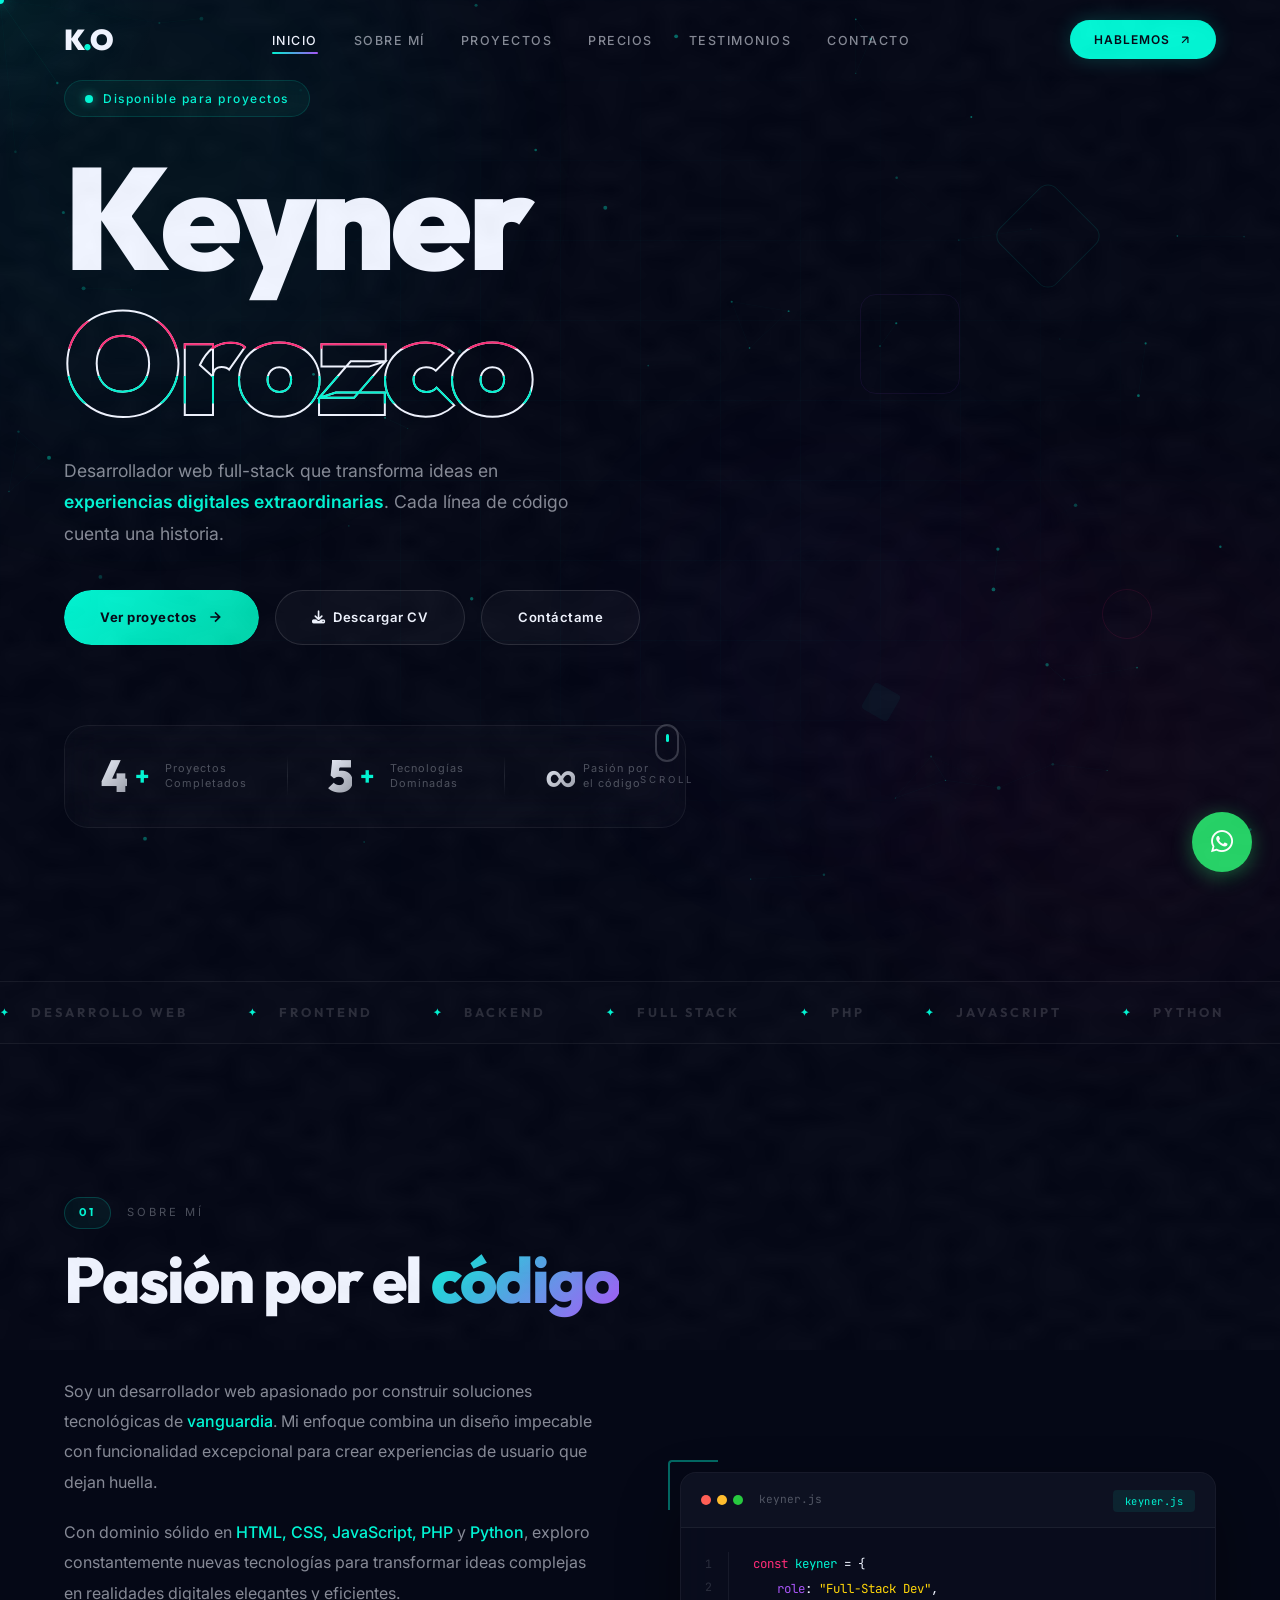
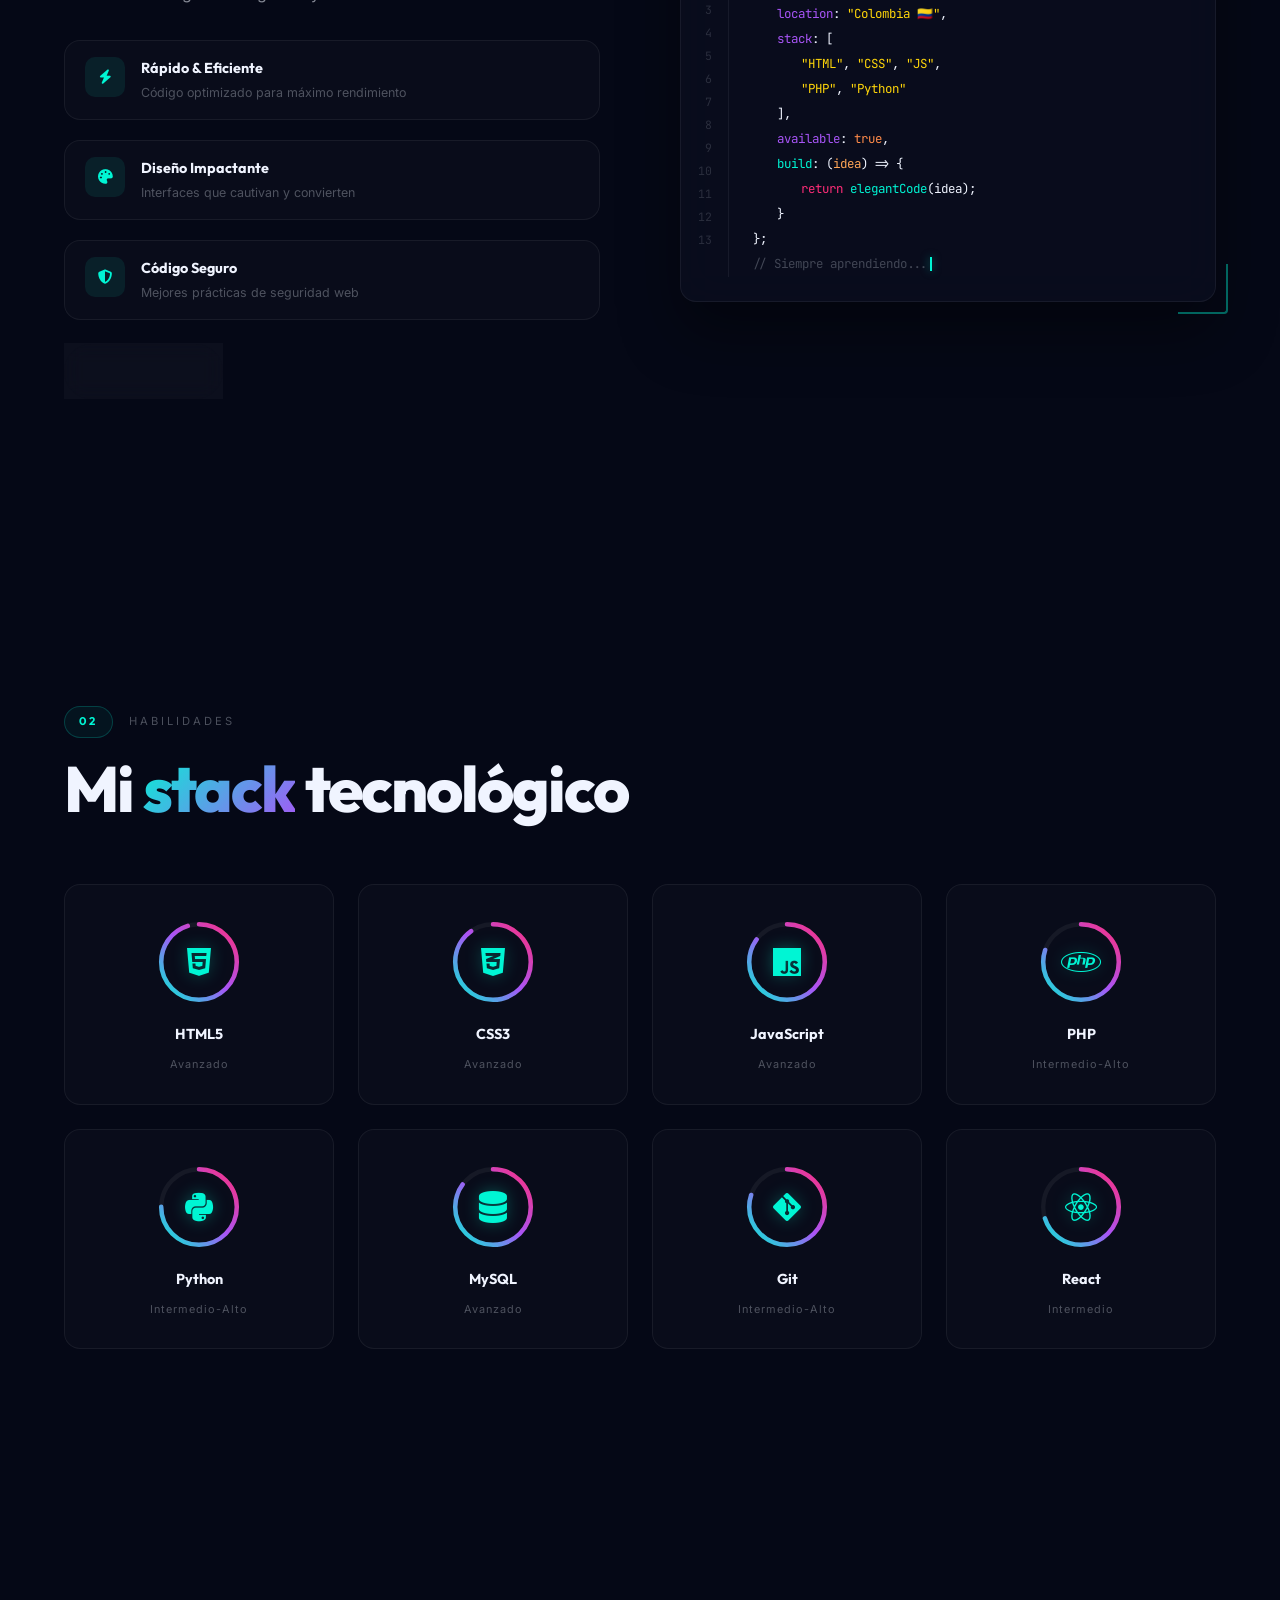
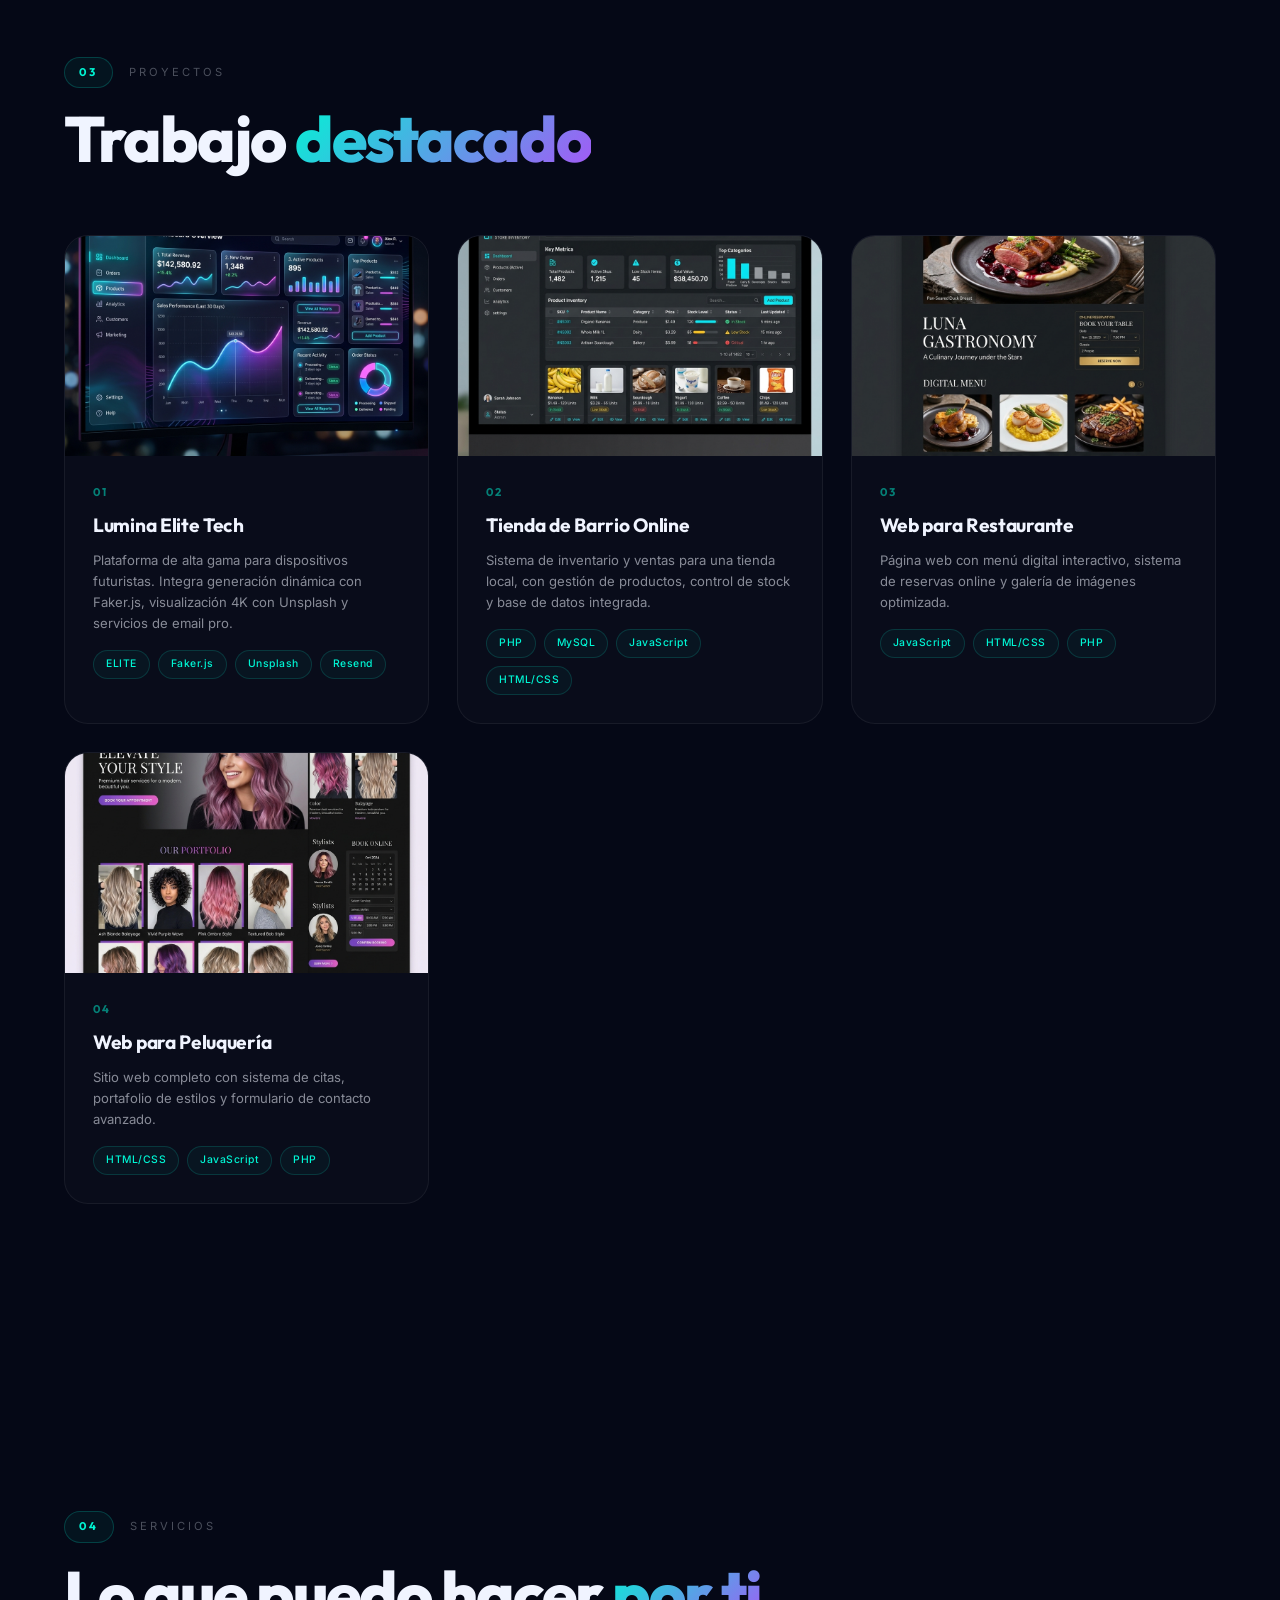
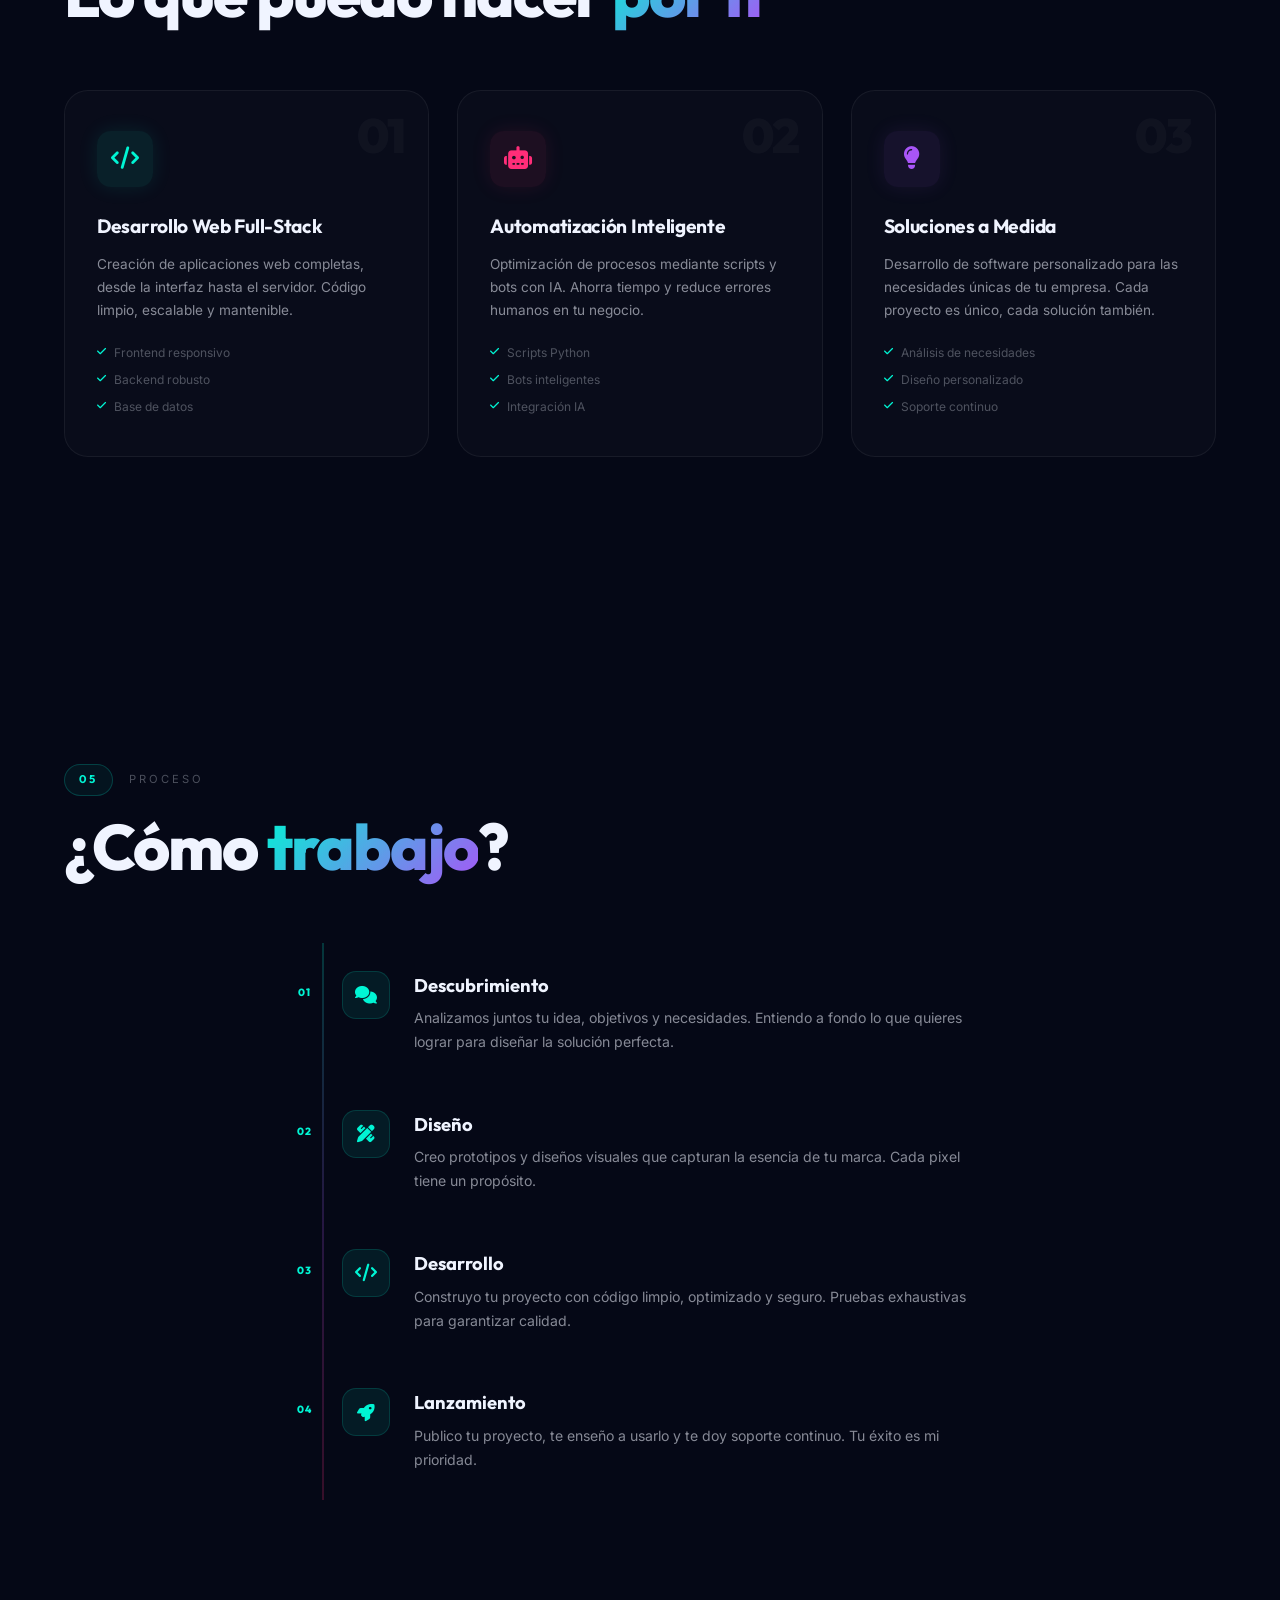
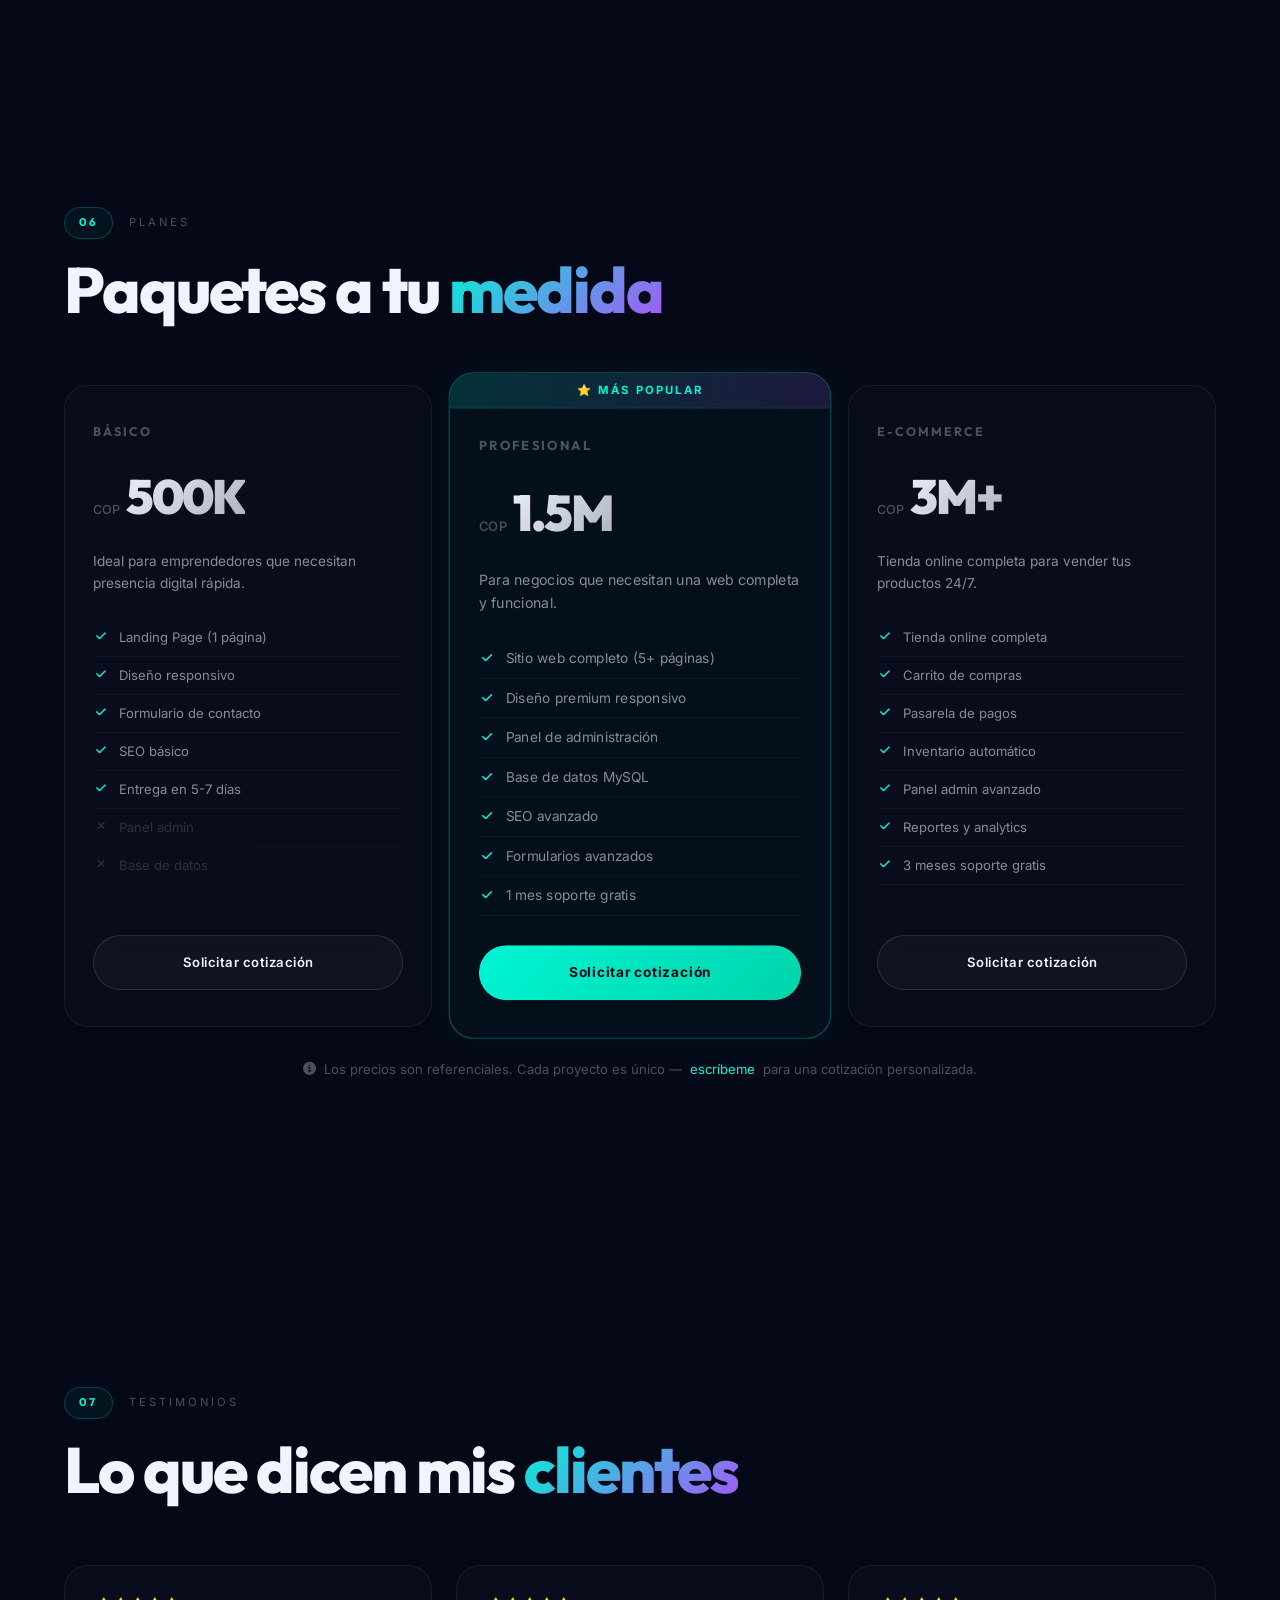
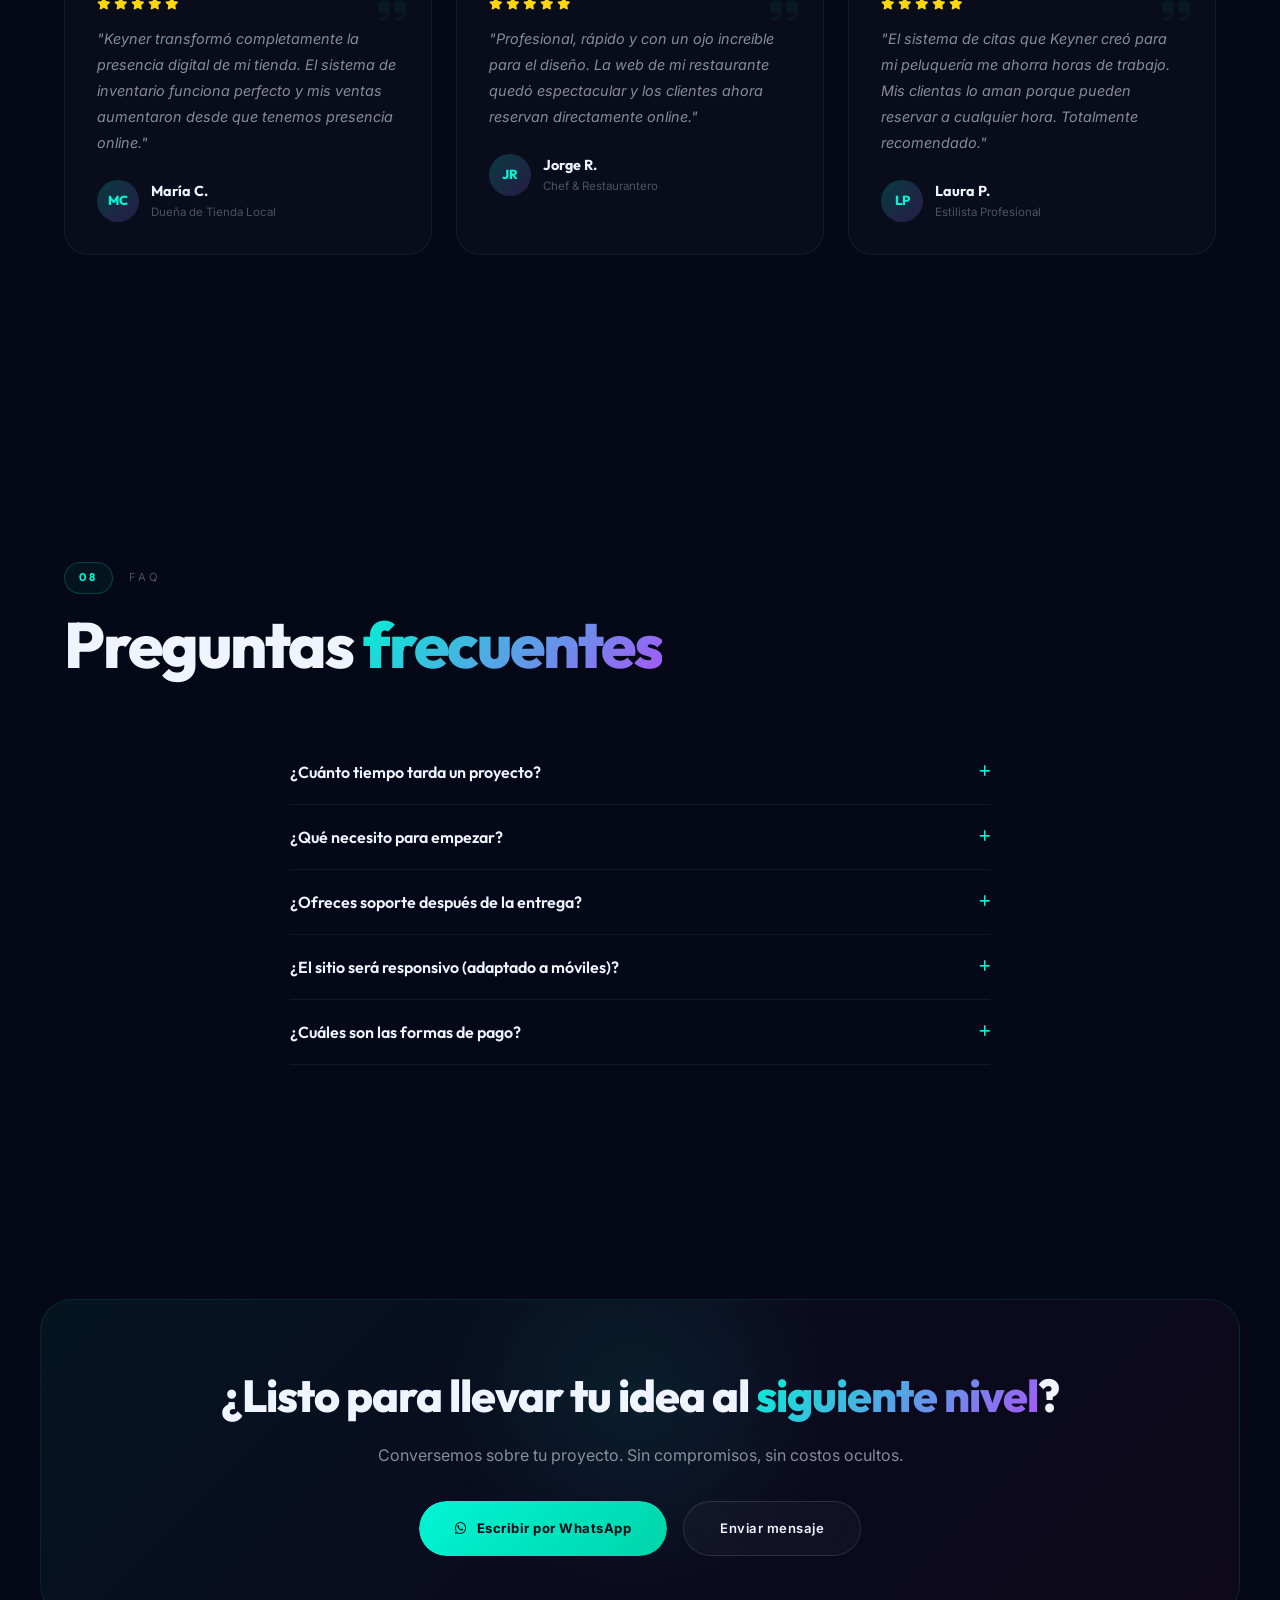
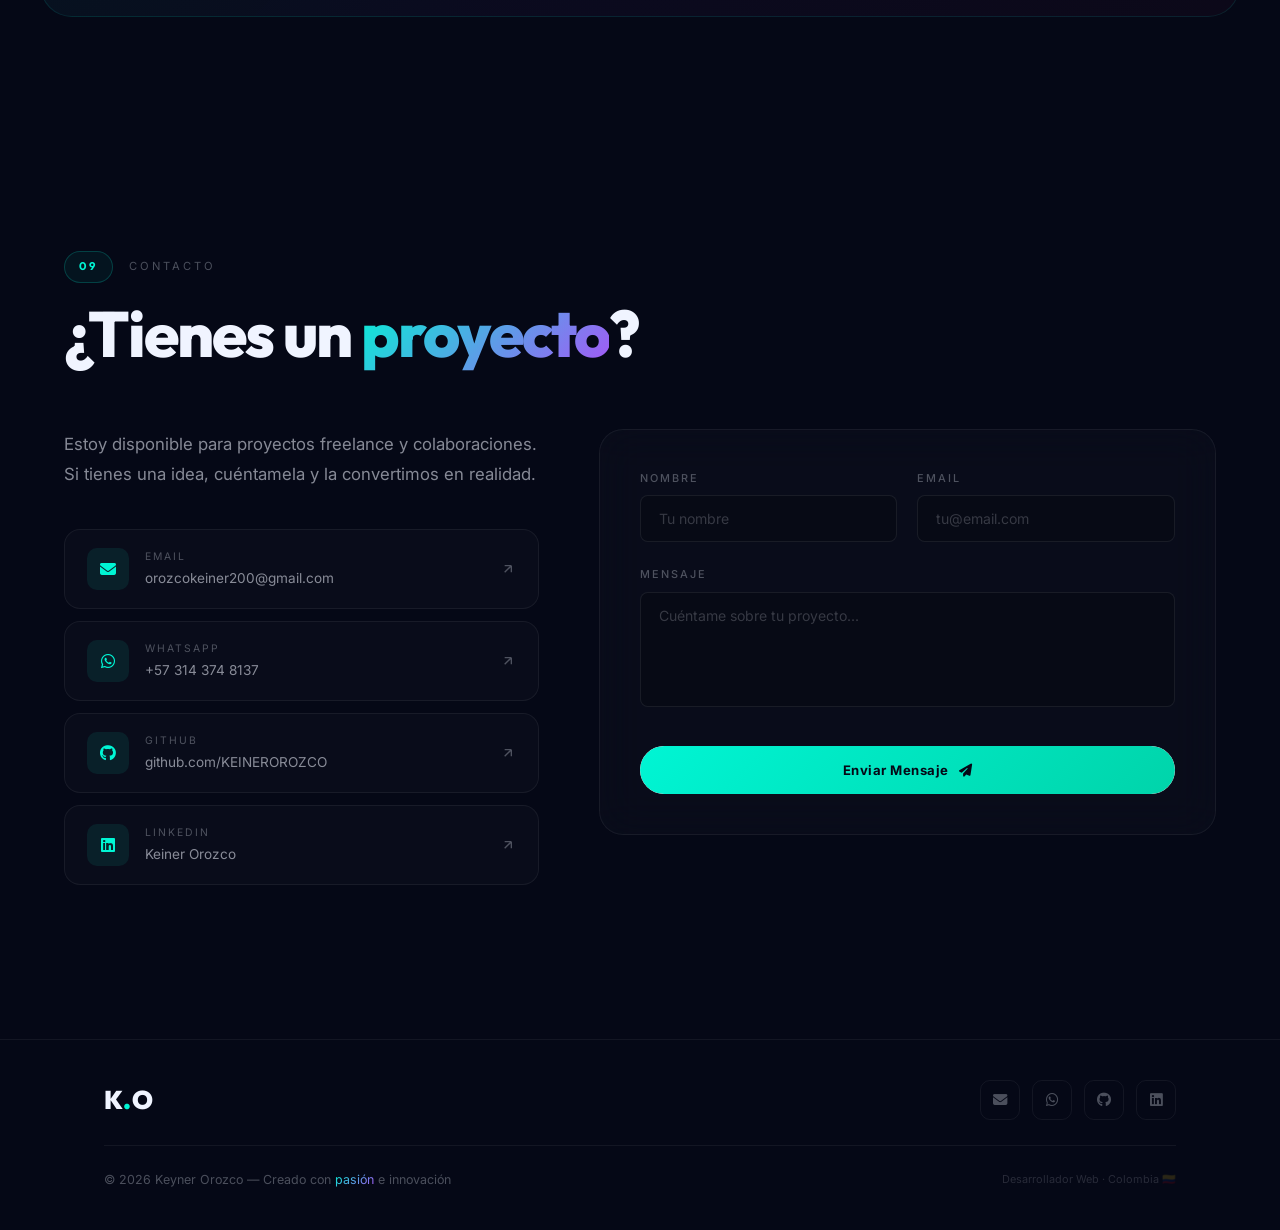
==== commit 2a79e74e: "Fix all IDE-reported bugs: security, accessibility, Safari compat, inline styles" ====
--- a/index.html
+++ b/index.html
@@ -63,7 +63,7 @@
 <body>
 
 <!-- SKIP LINK (JS will also add one, this is a fallback) -->
-<a href="#inicio" class="skip-link" style="position:absolute;top:-100px;left:50%;transform:translateX(-50%);z-index:999999;padding:12px 24px;background:#00f5d4;color:#050816;font-weight:700;border-radius:0 0 8px 8px;text-decoration:none;font-size:0.85rem;transition:top 0.3s" onfocus="this.style.top='0'" onblur="this.style.top='-100px'">Ir al contenido principal</a>
+<a href="#inicio" class="skip-link">Ir al contenido principal</a>
 
 <!-- LOADER -->
 <div id="loader">
@@ -172,7 +172,7 @@
                     </span>
                 </a>
                 <a href="cv.html" target="_blank" class="btn-glass" id="hero-btn-cv">
-                    <i class="fa-solid fa-download" style="margin-right: 8px;"></i>
+                    <i class="fa-solid fa-download btn-icon-left"></i>
                     <span>Descargar CV</span>
                 </a>
                 <a href="#contacto" class="btn-glass" id="hero-btn-contact">
@@ -293,7 +293,7 @@
                         </div>
                     </div>
                 </div>
-                <a href="#contacto" class="btn-glass" style="margin-top: 24px; display: inline-flex;">
+                <a href="#contacto" class="btn-glass about-cta-btn">
                     <span>Hablemos →</span>
                 </a>
             </div>
@@ -473,7 +473,7 @@
         </h2>
 
         <div class="projects-showcase">
-            <div class="project-card-v2 reveal-item" data-tilt onclick="window.open('lumina/index.html', '_blank')" style="cursor: pointer;">
+            <div class="project-card-v2 reveal-item" data-tilt onclick="window.open('lumina/index.html', '_blank')">
                 <div class="project-image">
                     <img src="img/project-ecommerce.png" alt="Lumina Elite Tech" loading="lazy">
                     <div class="project-overlay">
@@ -488,7 +488,7 @@
                     <h3>Lumina Elite Tech</h3>
                     <p>Plataforma de alta gama para dispositivos futuristas. Integra generación dinámica con Faker.js, visualización 4K con Unsplash y servicios de email pro.</p>
                     <div class="project-tags">
-                        <span class="tag" style="background: var(--cyan); color: white;">ELITE</span>
+                        <span class="tag tag-elite">ELITE</span>
                         <span class="tag">Faker.js</span>
                         <span class="tag">Unsplash</span>
                         <span class="tag">Resend</span>
@@ -497,7 +497,7 @@
                 <div class="project-card-glow"></div>
             </div>
 
-            <div class="project-card-v2 reveal-item" data-tilt onclick="window.open('tienda-barrio/index.html', '_blank')" style="cursor: pointer;">
+            <div class="project-card-v2 reveal-item" data-tilt onclick="window.open('tienda-barrio/index.html', '_blank')">
                 <div class="project-image">
                     <img src="img/project-store.png" alt="Tienda de Barrio Online" loading="lazy">
                     <div class="project-overlay">
@@ -521,7 +521,7 @@
                 <div class="project-card-glow"></div>
             </div>
 
-            <div class="project-card-v2 reveal-item" data-tilt onclick="window.open('restaurante/index.html', '_blank')" style="cursor: pointer;">
+            <div class="project-card-v2 reveal-item" data-tilt onclick="window.open('restaurante/index.html', '_blank')">
                 <div class="project-image">
                     <img src="img/project-restaurant.png" alt="Web para Restaurante" loading="lazy">
                     <div class="project-overlay">
@@ -544,7 +544,7 @@
                 <div class="project-card-glow"></div>
             </div>
 
-            <div class="project-card-v2 reveal-item" data-tilt onclick="window.open('peluqueria/index.html', '_blank')" style="cursor: pointer;">
+            <div class="project-card-v2 reveal-item" data-tilt onclick="window.open('peluqueria/index.html', '_blank')">
                 <div class="project-image">
                     <img src="img/project-salon.png" alt="Web para Peluquería" loading="lazy">
                     <div class="project-overlay">
@@ -707,7 +707,7 @@
                     <li class="disabled"><i class="fa-solid fa-xmark"></i> Panel admin</li>
                     <li class="disabled"><i class="fa-solid fa-xmark"></i> Base de datos</li>
                 </ul>
-                <a href="https://wa.me/573143748137?text=Hola%20Keyner%2C%20me%20interesa%20el%20plan%20Básico" target="_blank" class="btn-glass pricing-btn">
+                <a href="https://wa.me/573143748137?text=Hola%20Keyner%2C%20me%20interesa%20el%20plan%20Básico" target="_blank" rel="noopener" class="btn-glass pricing-btn">
                     <span>Solicitar cotización</span>
                 </a>
             </div>
@@ -729,7 +729,7 @@
                     <li><i class="fa-solid fa-check"></i> Formularios avanzados</li>
                     <li><i class="fa-solid fa-check"></i> 1 mes soporte gratis</li>
                 </ul>
-                <a href="https://wa.me/573143748137?text=Hola%20Keyner%2C%20me%20interesa%20el%20plan%20Profesional" target="_blank" class="btn-magic pricing-btn">
+                <a href="https://wa.me/573143748137?text=Hola%20Keyner%2C%20me%20interesa%20el%20plan%20Profesional" target="_blank" rel="noopener" class="btn-magic pricing-btn">
                     <span class="btn-magic-bg"></span>
                     <span class="btn-magic-text"><span>Solicitar cotización</span></span>
                 </a>
@@ -751,14 +751,14 @@
                     <li><i class="fa-solid fa-check"></i> Reportes y analytics</li>
                     <li><i class="fa-solid fa-check"></i> 3 meses soporte gratis</li>
                 </ul>
-                <a href="https://wa.me/573143748137?text=Hola%20Keyner%2C%20me%20interesa%20el%20plan%20E-Commerce" target="_blank" class="btn-glass pricing-btn">
+                <a href="https://wa.me/573143748137?text=Hola%20Keyner%2C%20me%20interesa%20el%20plan%20E-Commerce" target="_blank" rel="noopener" class="btn-glass pricing-btn">
                     <span>Solicitar cotización</span>
                 </a>
             </div>
         </div>
         <p class="pricing-note reveal-item">
             <i class="fa-solid fa-info-circle"></i>
-            Los precios son referenciales. Cada proyecto es único — <a href="https://wa.me/573143748137?text=Hola%20Keyner%2C%20necesito%20una%20cotización%20personalizada" target="_blank" style="color: var(--cyan);">escríbeme</a> para una cotización personalizada.
+            Los precios son referenciales. Cada proyecto es único — <a href="https://wa.me/573143748137?text=Hola%20Keyner%2C%20necesito%20una%20cotización%20personalizada" target="_blank" rel="noopener" class="pricing-link">escríbeme</a> para una cotización personalizada.
         </p>
     </div>
 </section>
@@ -891,7 +891,7 @@
             <h2>¿Listo para llevar tu idea al <span class="gradient-text">siguiente nivel</span>?</h2>
             <p>Conversemos sobre tu proyecto. Sin compromisos, sin costos ocultos.</p>
             <div class="cta-buttons">
-                <a href="https://wa.me/573143748137?text=Hola%20Keyner%2C%20quiero%20cotizar%20un%20proyecto" target="_blank" class="btn-magic">
+                <a href="https://wa.me/573143748137?text=Hola%20Keyner%2C%20quiero%20cotizar%20un%20proyecto" target="_blank" rel="noopener" class="btn-magic">
                     <span class="btn-magic-bg"></span>
                     <span class="btn-magic-text">
                         <i class="fa-brands fa-whatsapp"></i>
@@ -937,7 +937,7 @@
                         </svg>
                     </a>
                     <a href="https://wa.me/573143748137?text=Hola%20Keyner%2C%20vi%20tu%20portafolio%20y%20me%20gustaría%20hablar%20sobre%20un%20proyecto" class="contact-card" target="_blank" rel="noopener">
-                        <div class="contact-card-icon" style="background: rgba(37, 211, 102, 0.1); color: #25d366;">
+                        <div class="contact-card-icon contact-card-icon--whatsapp">
                             <i class="fa-brands fa-whatsapp"></i>
                         </div>
                         <div>
@@ -961,7 +961,7 @@
                         </svg>
                     </a>
                     <a href="https://www.linkedin.com/in/keiner-orozco-898012331" class="contact-card" target="_blank" rel="noopener">
-                        <div class="contact-card-icon" style="background: rgba(10, 102, 194, 0.1); color: #0a66c2;">
+                        <div class="contact-card-icon contact-card-icon--linkedin">
                             <i class="fa-brands fa-linkedin"></i>
                         </div>
                         <div>
--- a/style.css
+++ b/style.css
@@ -2,6 +2,37 @@
    KEYNER OROZCO — PORTFOLIO STYLES
    Premium Dark Theme with Stunning Visual Effects
    ===================================================== */
+
+/* ===== SKIP LINK ===== */
+.skip-link {
+    position: absolute;
+    top: -100px;
+    left: 50%;
+    transform: translateX(-50%);
+    z-index: 999999;
+    padding: 12px 24px;
+    background: #00f5d4;
+    color: #050816;
+    font-weight: 700;
+    border-radius: 0 0 8px 8px;
+    text-decoration: none;
+    font-size: 0.85rem;
+    transition: top 0.3s ease;
+}
+.skip-link:focus {
+    top: 0;
+}
+
+/* ===== UTILITY CLASSES ===== */
+.btn-icon-left { margin-right: 8px; }
+.about-cta-btn { margin-top: 24px; display: inline-flex; }
+.project-card-v2[onclick] { cursor: pointer; }
+.tag-elite { background: var(--cyan); color: white; }
+.pricing-link { color: var(--cyan); text-decoration: none; }
+.pricing-link:hover { text-decoration: underline; }
+.contact-card-icon--whatsapp { background: rgba(37, 211, 102, 0.1); color: #25d366; }
+.contact-card-icon--linkedin { background: rgba(10, 102, 194, 0.1); color: #0a66c2; }
+
 
 /* ===== CSS VARIABLES ===== */
 :root {
@@ -230,8 +261,8 @@
         linear-gradient(rgba(var(--cyan-rgb), 0.02) 1px, transparent 1px),
         linear-gradient(90deg, rgba(var(--cyan-rgb), 0.02) 1px, transparent 1px);
     background-size: 80px 80px;
+    -webkit-mask-image: radial-gradient(ellipse at center, black 30%, transparent 80%);
     mask-image: radial-gradient(ellipse at center, black 30%, transparent 80%);
-    -webkit-mask-image: radial-gradient(ellipse at center, black 30%, transparent 80%);
 }
 
 /* ===== NOISE LAYER ===== */
@@ -409,6 +440,7 @@
     position: absolute;
     inset: 0;
     background: rgba(5, 8, 22, 0.95);
+    -webkit-backdrop-filter: blur(30px);
     backdrop-filter: blur(30px);
     opacity: 0;
     transition: opacity 0.4s ease;
@@ -554,6 +586,7 @@
     letter-spacing: 1.5px;
     color: var(--cyan);
     margin-bottom: 32px;
+    -webkit-backdrop-filter: blur(10px);
     backdrop-filter: blur(10px);
 }
 .badge-dot {
@@ -706,6 +739,7 @@
     color: var(--white);
     border: 1px solid rgba(var(--white-rgb), 0.12);
     background: rgba(var(--white-rgb), 0.03);
+    -webkit-backdrop-filter: blur(10px);
     backdrop-filter: blur(10px);
     transition: all 0.3s ease;
 }
@@ -727,6 +761,7 @@
     background: rgba(var(--white-rgb), 0.02);
     border: 1px solid var(--glass-border);
     border-radius: var(--radius-lg);
+    -webkit-backdrop-filter: blur(20px);
     backdrop-filter: blur(20px);
     width: fit-content;
 }
@@ -973,6 +1008,7 @@
     border: 1px solid var(--glass-border);
     border-radius: var(--radius-md);
     overflow: hidden;
+    -webkit-backdrop-filter: blur(20px);
     backdrop-filter: blur(20px);
     box-shadow: 0 30px 60px rgba(0, 0, 0, 0.4);
 }
@@ -1027,6 +1063,7 @@
     border-right: 1px solid var(--glass-border);
     color: rgba(var(--white-rgb), 0.15);
     font-size: 0.72rem;
+    -webkit-user-select: none;
     user-select: none;
     text-align: right;
     min-width: 48px;
@@ -1228,6 +1265,7 @@
     color: var(--cyan);
     font-size: 0.75rem;
     font-weight: 600;
+    -webkit-backdrop-filter: blur(10px);
     backdrop-filter: blur(10px);
     transform: translateY(20px);
     transition: transform 0.4s var(--ease-out-expo);
@@ -1495,6 +1533,7 @@
     border: 1px solid var(--glass-border);
     border-radius: var(--radius-lg);
     padding: 40px;
+    -webkit-backdrop-filter: blur(20px);
     backdrop-filter: blur(20px);
 }
 .form-row {
@@ -2057,6 +2096,7 @@
     opacity: 0;
     transition: opacity 0.3s ease;
     border: 1px solid var(--glass-border);
+    -webkit-backdrop-filter: blur(10px);
     backdrop-filter: blur(10px);
 }
 .whatsapp-float:hover .wa-tooltip { opacity: 1; }
--- a/style.css
+++ b/style.css
@@ -2,6 +2,37 @@
    KEYNER OROZCO — PORTFOLIO STYLES
    Premium Dark Theme with Stunning Visual Effects
    ===================================================== */
+
+/* ===== SKIP LINK ===== */
+.skip-link {
+    position: absolute;
+    top: -100px;
+    left: 50%;
+    transform: translateX(-50%);
+    z-index: 999999;
+    padding: 12px 24px;
+    background: #00f5d4;
+    color: #050816;
+    font-weight: 700;
+    border-radius: 0 0 8px 8px;
+    text-decoration: none;
+    font-size: 0.85rem;
+    transition: top 0.3s ease;
+}
+.skip-link:focus {
+    top: 0;
+}
+
+/* ===== UTILITY CLASSES ===== */
+.btn-icon-left { margin-right: 8px; }
+.about-cta-btn { margin-top: 24px; display: inline-flex; }
+.project-card-v2[onclick] { cursor: pointer; }
+.tag-elite { background: var(--cyan); color: white; }
+.pricing-link { color: var(--cyan); text-decoration: none; }
+.pricing-link:hover { text-decoration: underline; }
+.contact-card-icon--whatsapp { background: rgba(37, 211, 102, 0.1); color: #25d366; }
+.contact-card-icon--linkedin { background: rgba(10, 102, 194, 0.1); color: #0a66c2; }
+
 
 /* ===== CSS VARIABLES ===== */
 :root {
@@ -230,8 +261,8 @@
         linear-gradient(rgba(var(--cyan-rgb), 0.02) 1px, transparent 1px),
         linear-gradient(90deg, rgba(var(--cyan-rgb), 0.02) 1px, transparent 1px);
     background-size: 80px 80px;
+    -webkit-mask-image: radial-gradient(ellipse at center, black 30%, transparent 80%);
     mask-image: radial-gradient(ellipse at center, black 30%, transparent 80%);
-    -webkit-mask-image: radial-gradient(ellipse at center, black 30%, transparent 80%);
 }
 
 /* ===== NOISE LAYER ===== */
@@ -409,6 +440,7 @@
     position: absolute;
     inset: 0;
     background: rgba(5, 8, 22, 0.95);
+    -webkit-backdrop-filter: blur(30px);
     backdrop-filter: blur(30px);
     opacity: 0;
     transition: opacity 0.4s ease;
@@ -554,6 +586,7 @@
     letter-spacing: 1.5px;
     color: var(--cyan);
     margin-bottom: 32px;
+    -webkit-backdrop-filter: blur(10px);
     backdrop-filter: blur(10px);
 }
 .badge-dot {
@@ -706,6 +739,7 @@
     color: var(--white);
     border: 1px solid rgba(var(--white-rgb), 0.12);
     background: rgba(var(--white-rgb), 0.03);
+    -webkit-backdrop-filter: blur(10px);
     backdrop-filter: blur(10px);
     transition: all 0.3s ease;
 }
@@ -727,6 +761,7 @@
     background: rgba(var(--white-rgb), 0.02);
     border: 1px solid var(--glass-border);
     border-radius: var(--radius-lg);
+    -webkit-backdrop-filter: blur(20px);
     backdrop-filter: blur(20px);
     width: fit-content;
 }
@@ -973,6 +1008,7 @@
     border: 1px solid var(--glass-border);
     border-radius: var(--radius-md);
     overflow: hidden;
+    -webkit-backdrop-filter: blur(20px);
     backdrop-filter: blur(20px);
     box-shadow: 0 30px 60px rgba(0, 0, 0, 0.4);
 }
@@ -1027,6 +1063,7 @@
     border-right: 1px solid var(--glass-border);
     color: rgba(var(--white-rgb), 0.15);
     font-size: 0.72rem;
+    -webkit-user-select: none;
     user-select: none;
     text-align: right;
     min-width: 48px;
@@ -1228,6 +1265,7 @@
     color: var(--cyan);
     font-size: 0.75rem;
     font-weight: 600;
+    -webkit-backdrop-filter: blur(10px);
     backdrop-filter: blur(10px);
     transform: translateY(20px);
     transition: transform 0.4s var(--ease-out-expo);
@@ -1495,6 +1533,7 @@
     border: 1px solid var(--glass-border);
     border-radius: var(--radius-lg);
     padding: 40px;
+    -webkit-backdrop-filter: blur(20px);
     backdrop-filter: blur(20px);
 }
 .form-row {
@@ -2057,6 +2096,7 @@
     opacity: 0;
     transition: opacity 0.3s ease;
     border: 1px solid var(--glass-border);
+    -webkit-backdrop-filter: blur(10px);
     backdrop-filter: blur(10px);
 }
 .whatsapp-float:hover .wa-tooltip { opacity: 1; }
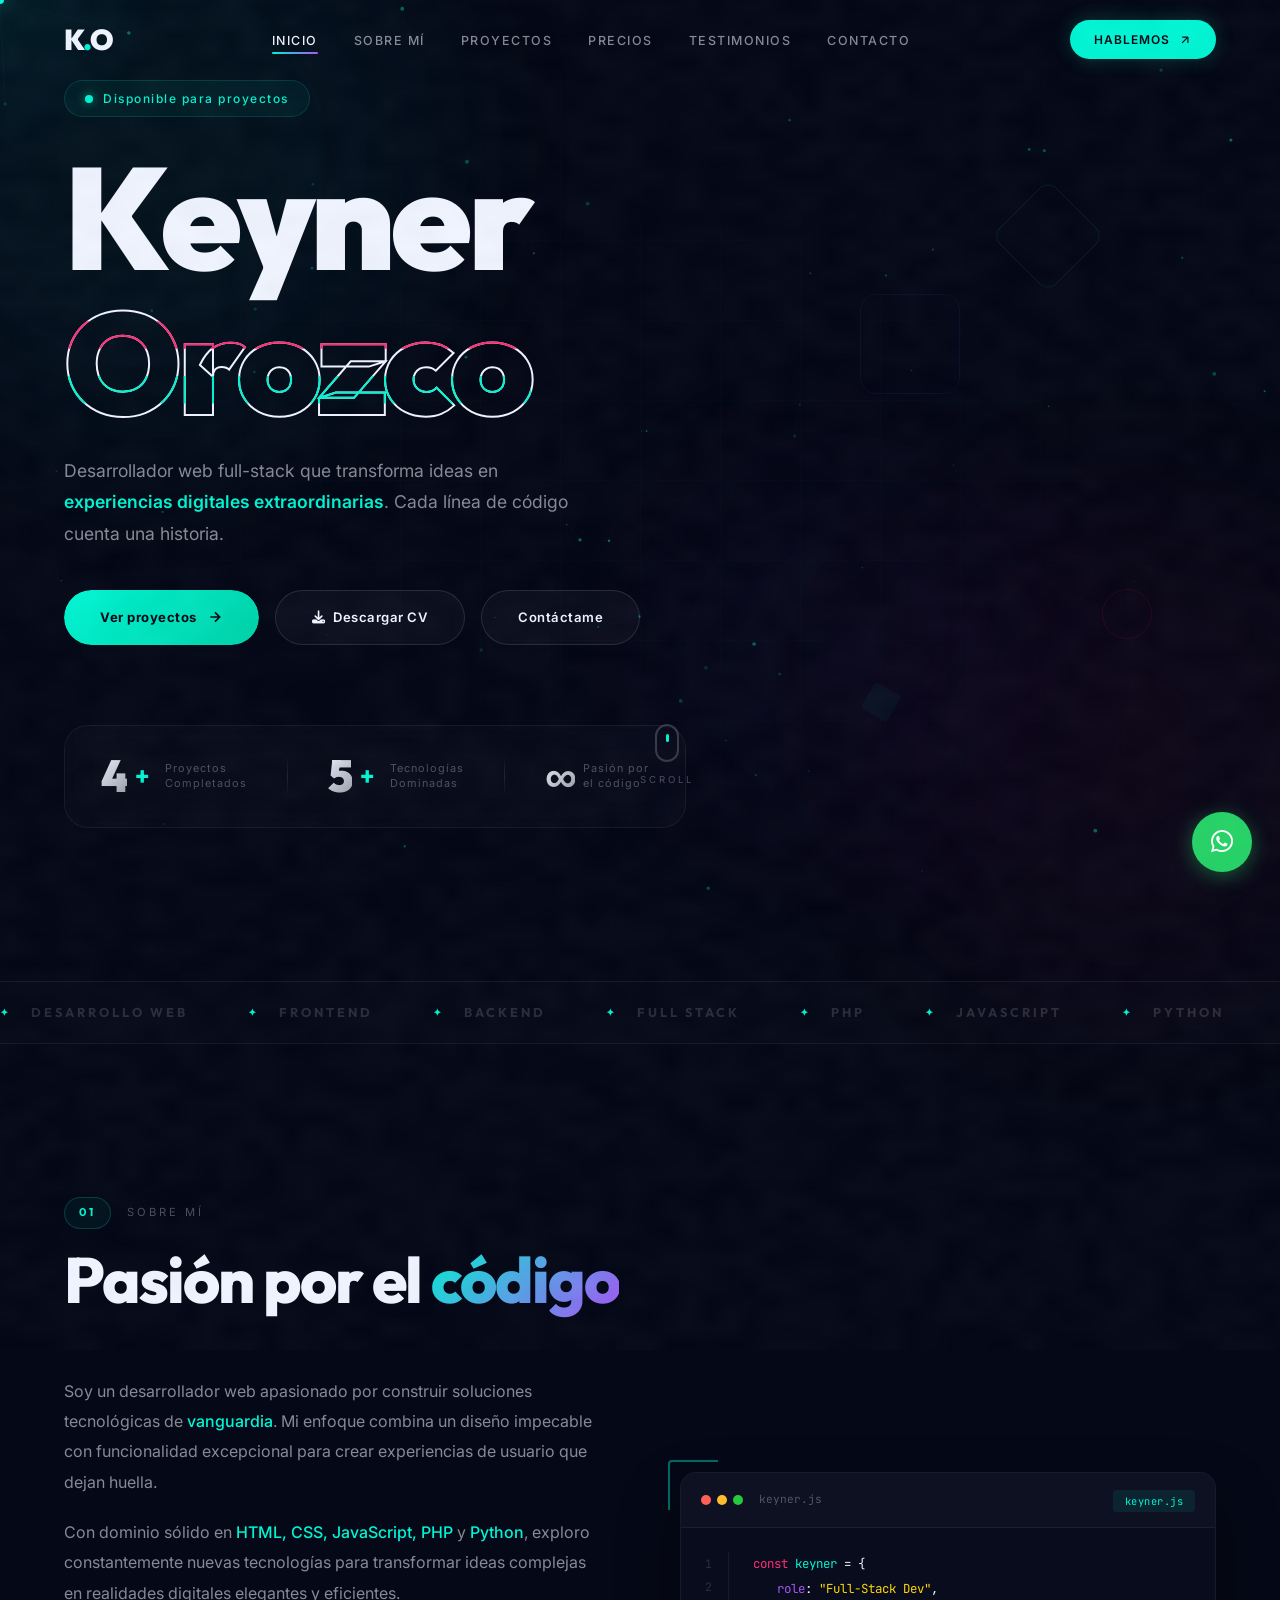
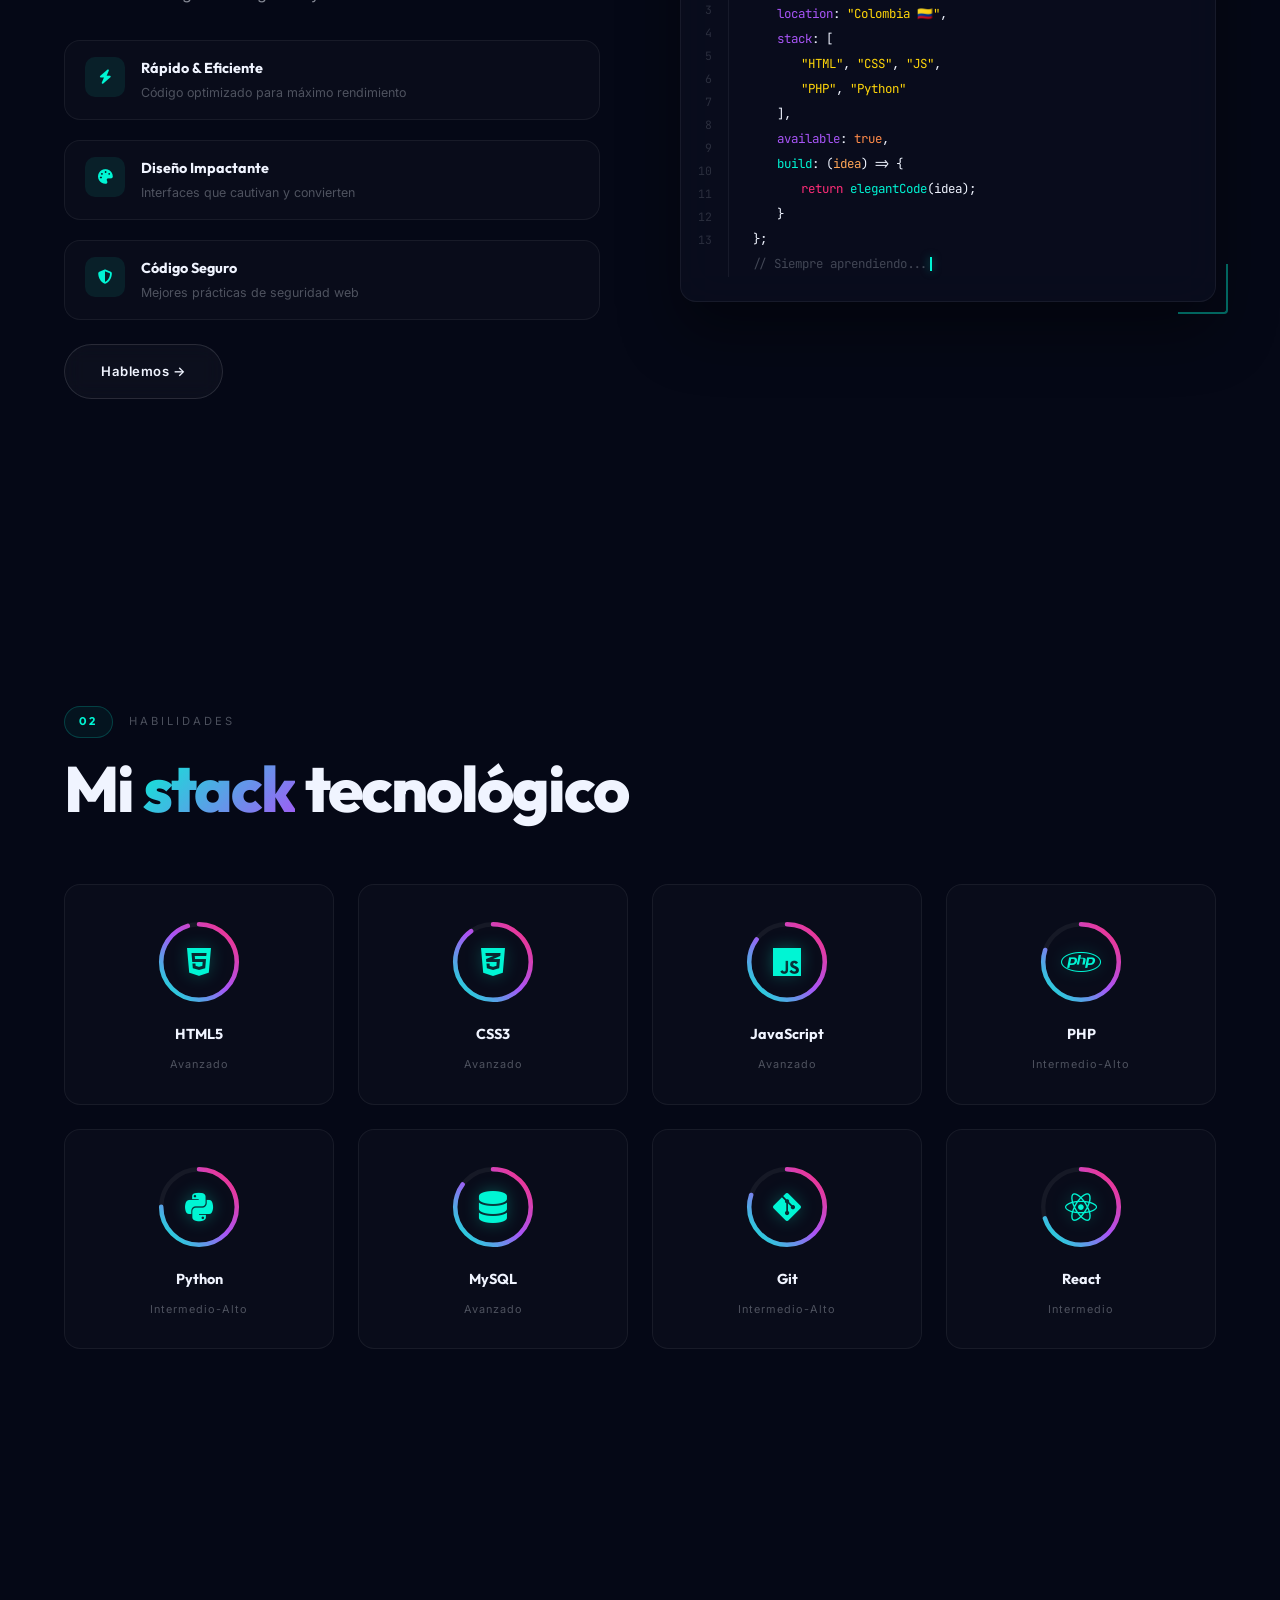
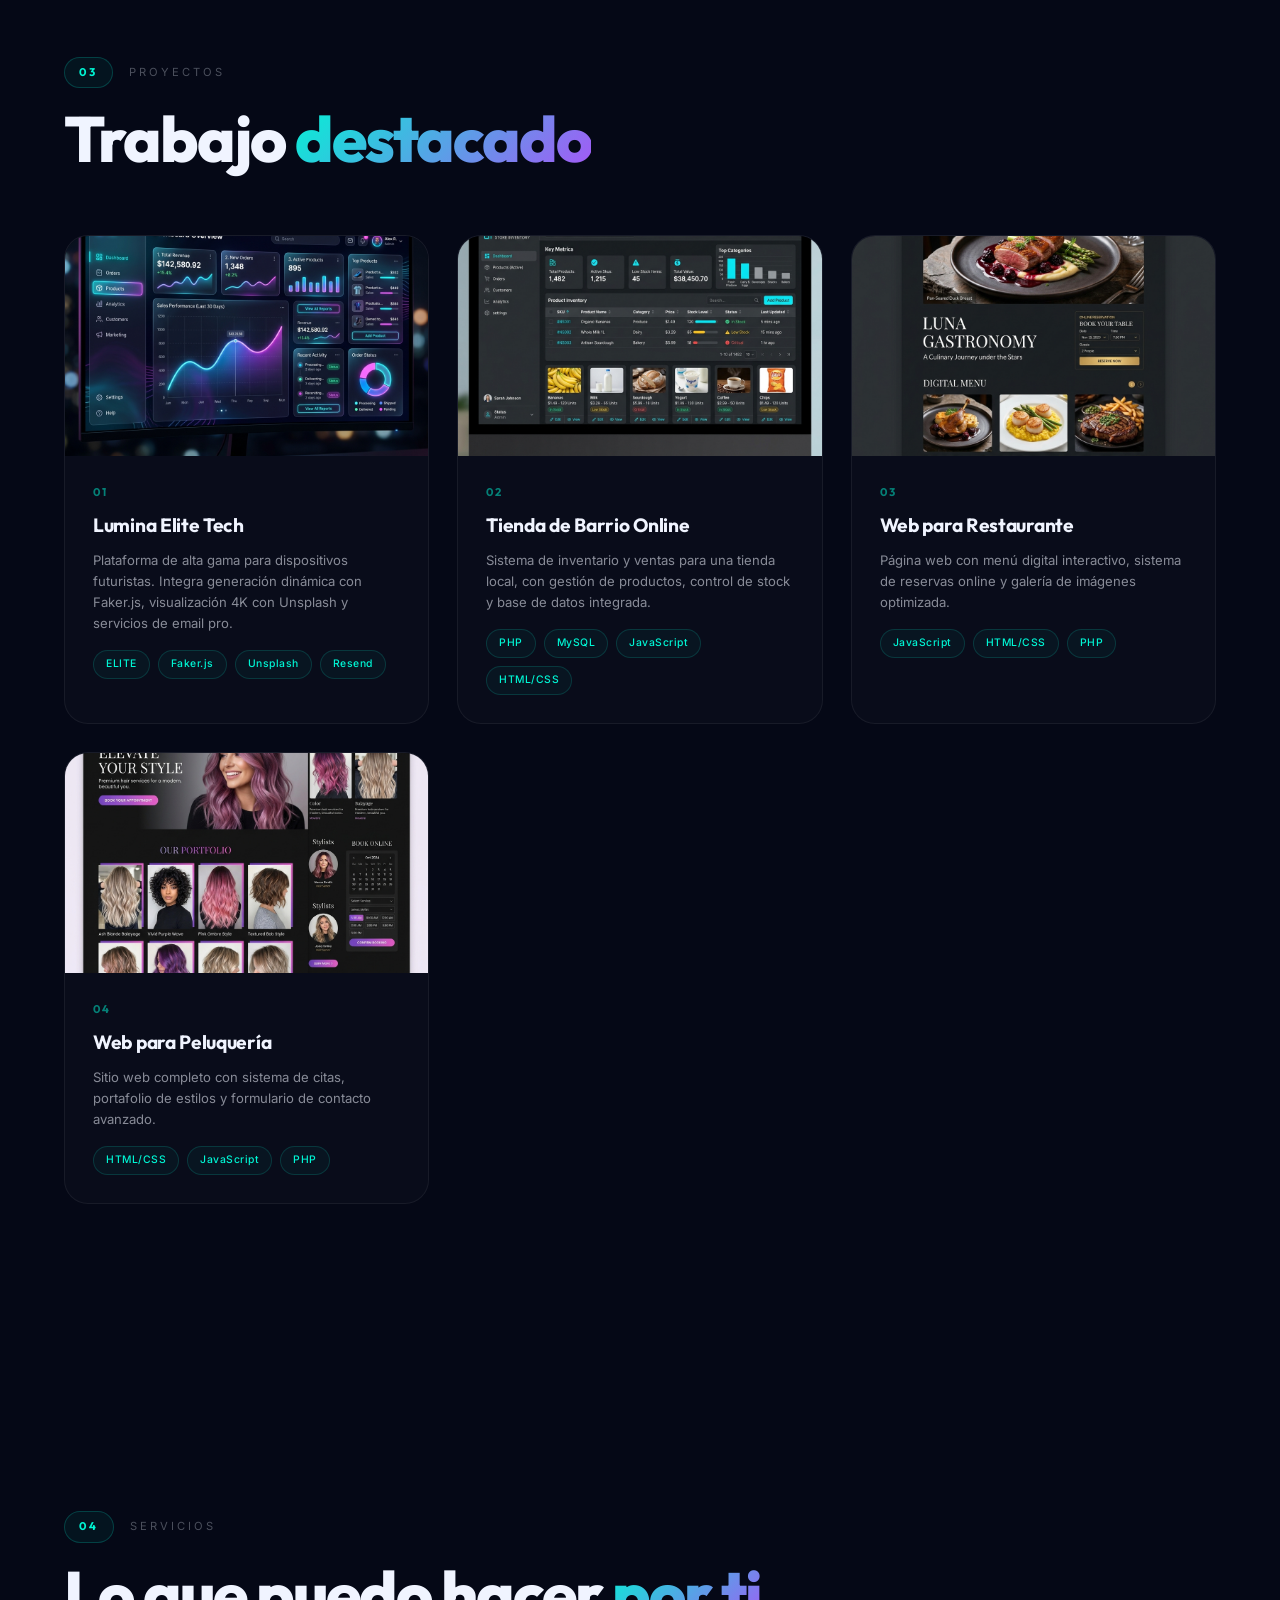
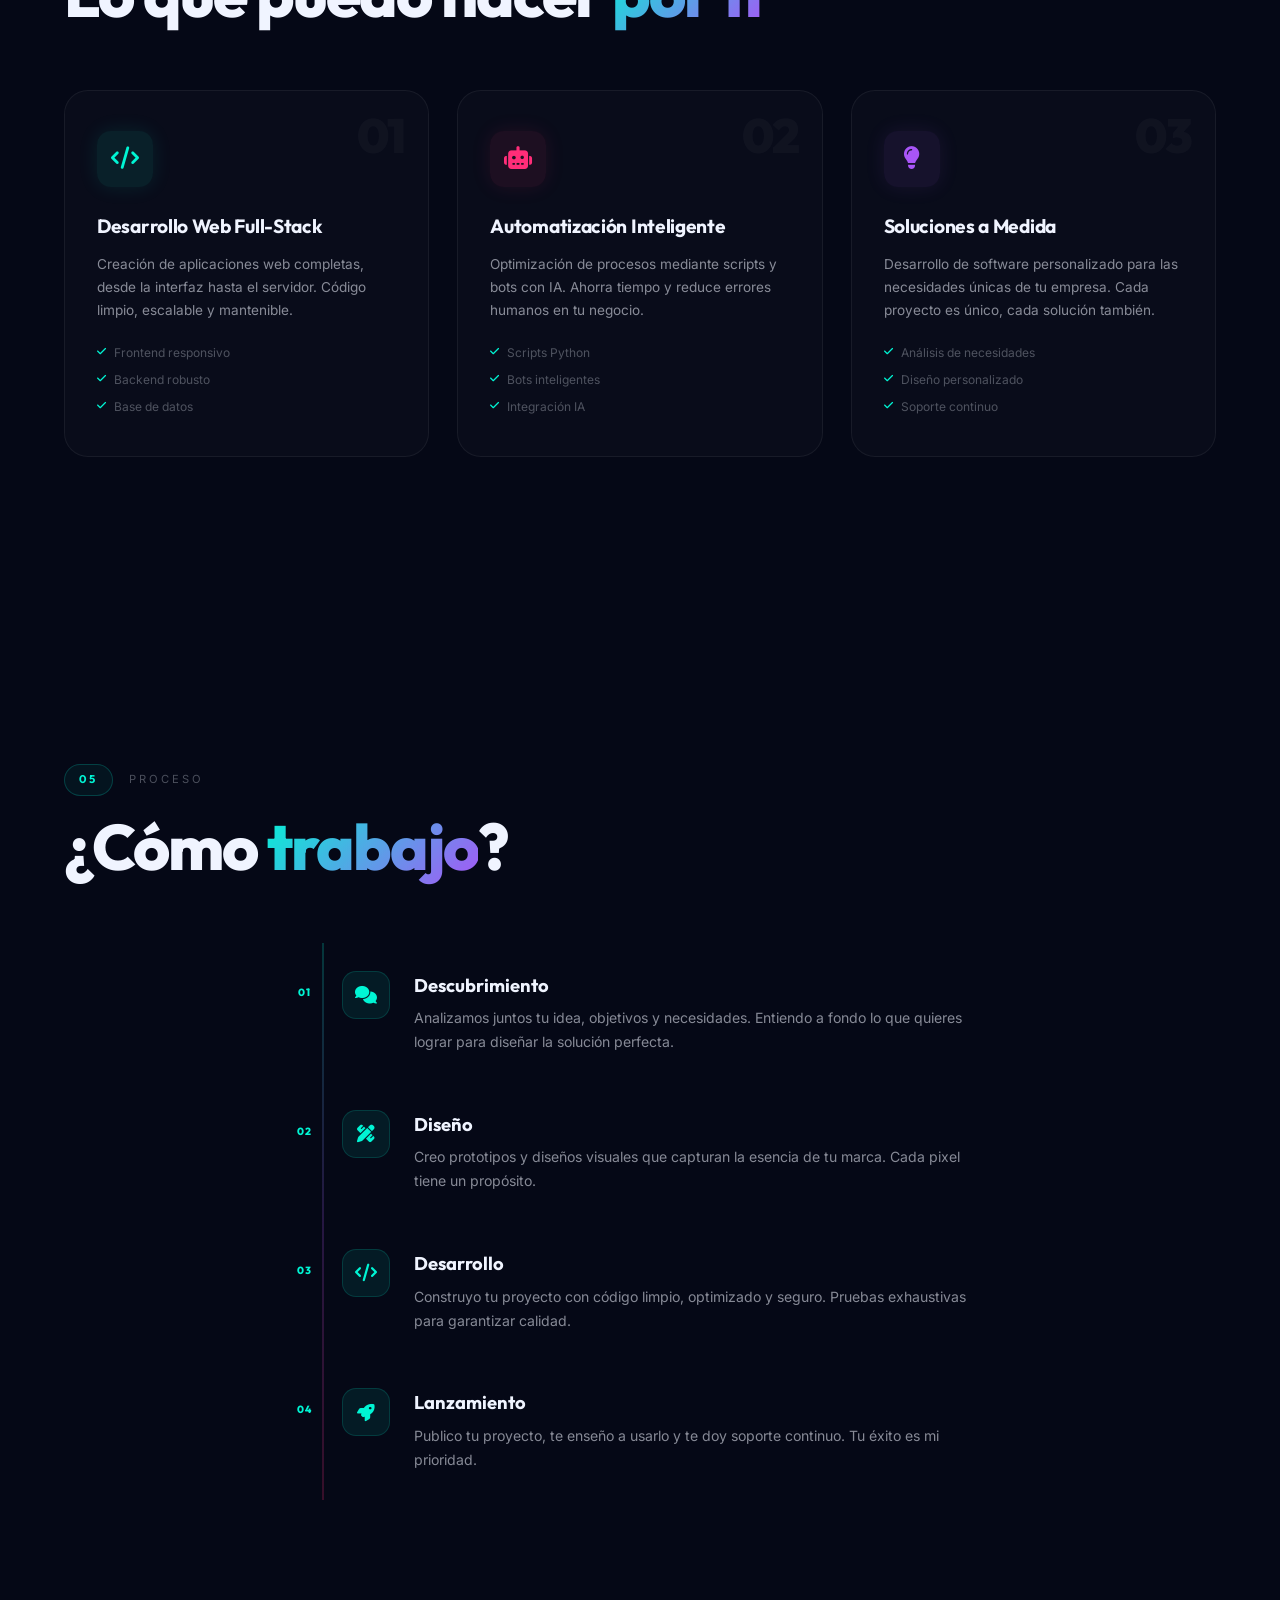
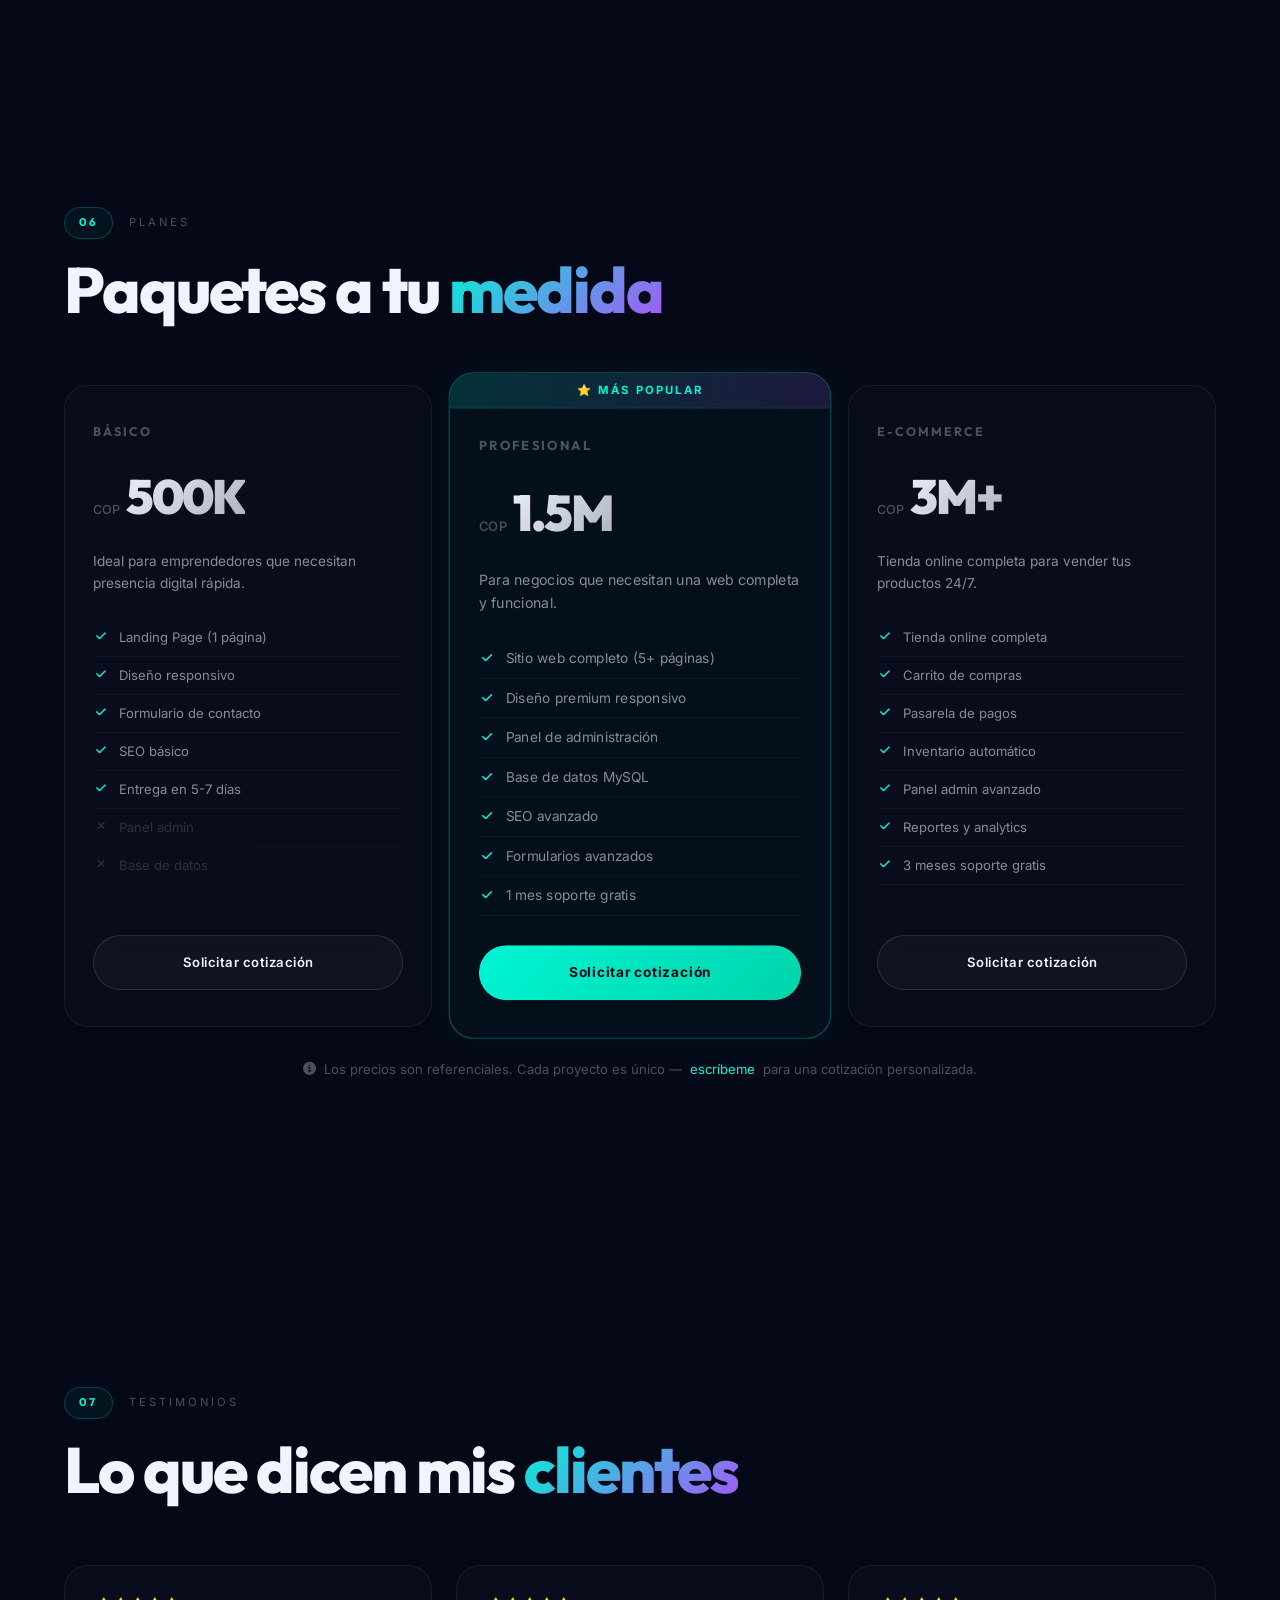
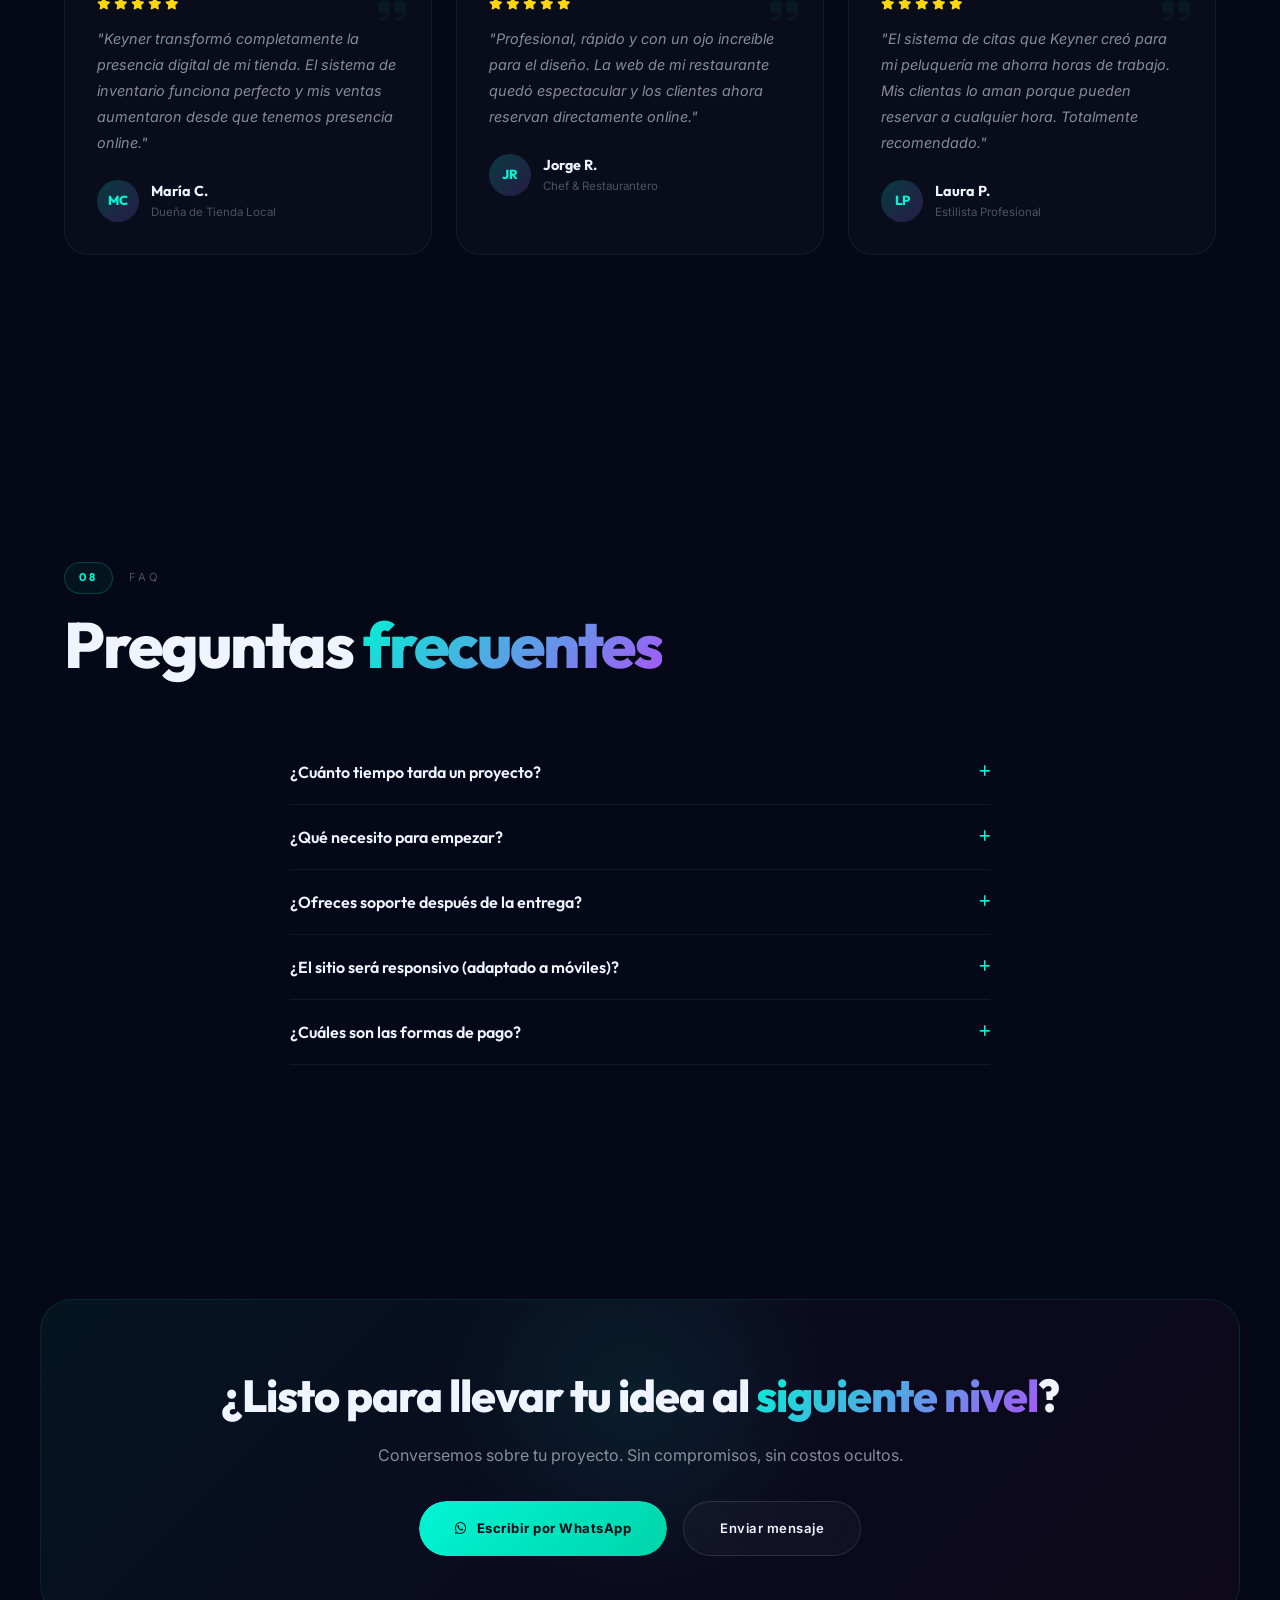
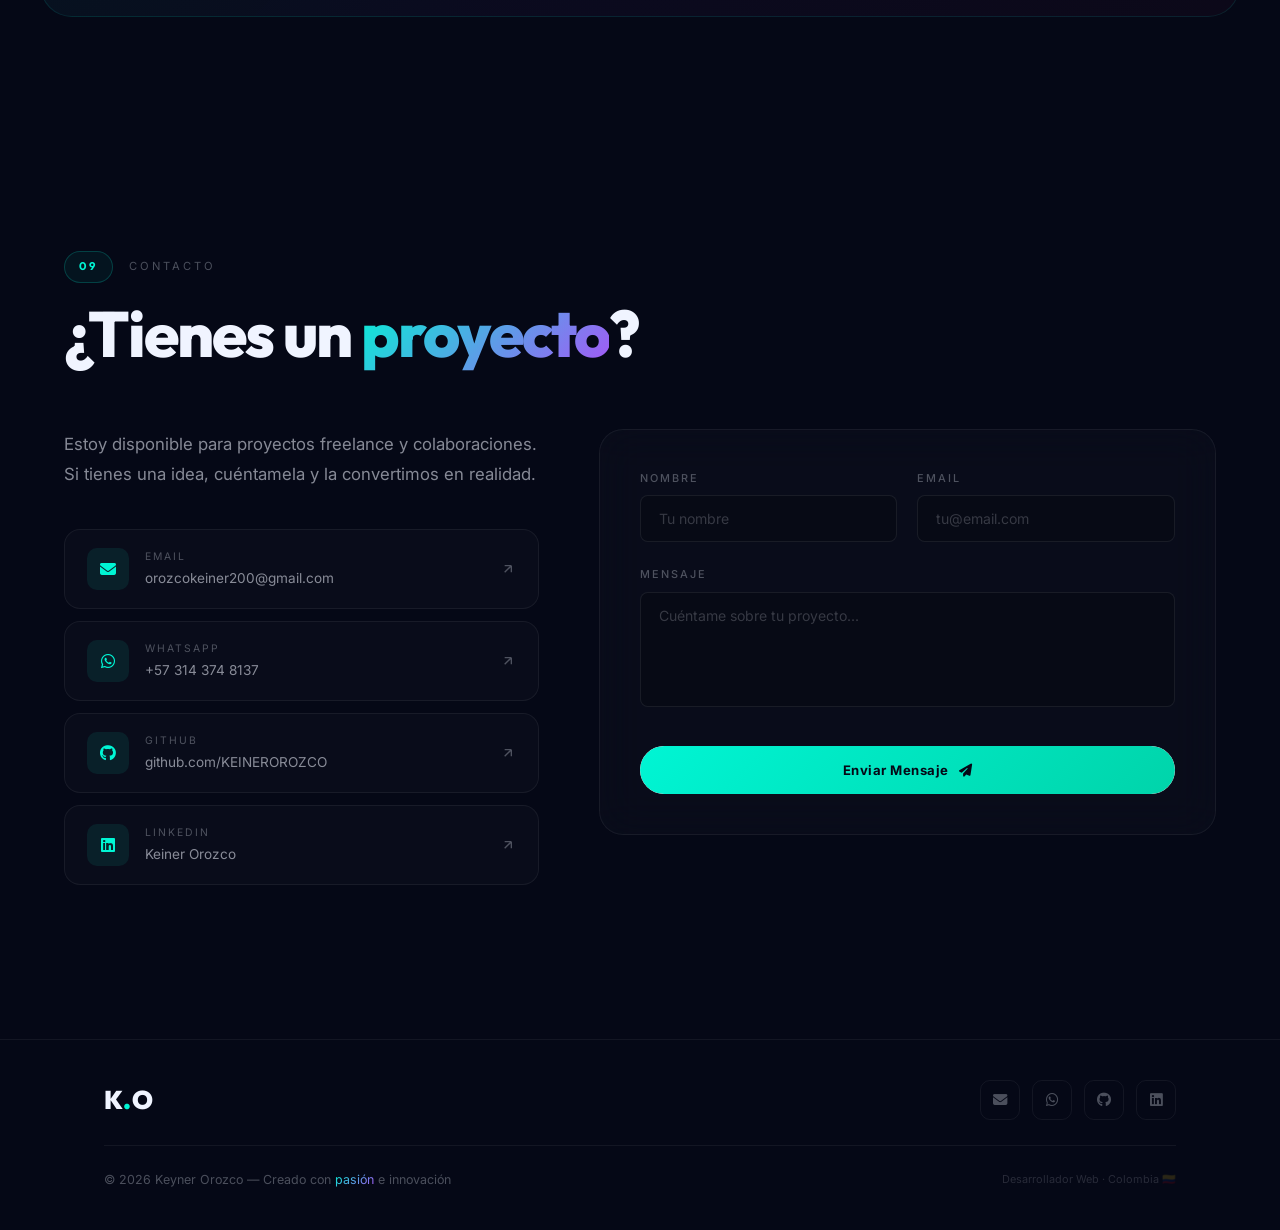
==== commit 8ae0872a: "Fix remaining IDE bugs: Lumina inline styles, webkit fallback, skill ring JS" ====
--- a/index.html
+++ b/index.html
@@ -357,7 +357,7 @@
                 <div class="skill-ring">
                     <svg viewBox="0 0 100 100">
                         <circle cx="50" cy="50" r="42" class="ring-bg"/>
-                        <circle cx="50" cy="50" r="42" class="ring-fill" data-percent="95" style="--percent: 95"/>
+                        <circle cx="50" cy="50" r="42" class="ring-fill" data-percent="95"/>
                     </svg>
                     <div class="skill-ring-icon">
                         <i class="fa-brands fa-html5"></i>
@@ -370,7 +370,7 @@
                 <div class="skill-ring">
                     <svg viewBox="0 0 100 100">
                         <circle cx="50" cy="50" r="42" class="ring-bg"/>
-                        <circle cx="50" cy="50" r="42" class="ring-fill" data-percent="90" style="--percent: 90"/>
+                        <circle cx="50" cy="50" r="42" class="ring-fill" data-percent="90"/>
                     </svg>
                     <div class="skill-ring-icon">
                         <i class="fa-brands fa-css3-alt"></i>
@@ -383,7 +383,7 @@
                 <div class="skill-ring">
                     <svg viewBox="0 0 100 100">
                         <circle cx="50" cy="50" r="42" class="ring-bg"/>
-                        <circle cx="50" cy="50" r="42" class="ring-fill" data-percent="85" style="--percent: 85"/>
+                        <circle cx="50" cy="50" r="42" class="ring-fill" data-percent="85"/>
                     </svg>
                     <div class="skill-ring-icon">
                         <i class="fa-brands fa-js"></i>
@@ -396,7 +396,7 @@
                 <div class="skill-ring">
                     <svg viewBox="0 0 100 100">
                         <circle cx="50" cy="50" r="42" class="ring-bg"/>
-                        <circle cx="50" cy="50" r="42" class="ring-fill" data-percent="80" style="--percent: 80"/>
+                        <circle cx="50" cy="50" r="42" class="ring-fill" data-percent="80"/>
                     </svg>
                     <div class="skill-ring-icon">
                         <i class="fa-brands fa-php"></i>
@@ -409,7 +409,7 @@
                 <div class="skill-ring">
                     <svg viewBox="0 0 100 100">
                         <circle cx="50" cy="50" r="42" class="ring-bg"/>
-                        <circle cx="50" cy="50" r="42" class="ring-fill" data-percent="75" style="--percent: 75"/>
+                        <circle cx="50" cy="50" r="42" class="ring-fill" data-percent="75"/>
                     </svg>
                     <div class="skill-ring-icon">
                         <i class="fa-brands fa-python"></i>
@@ -422,7 +422,7 @@
                 <div class="skill-ring">
                     <svg viewBox="0 0 100 100">
                         <circle cx="50" cy="50" r="42" class="ring-bg"/>
-                        <circle cx="50" cy="50" r="42" class="ring-fill" data-percent="85" style="--percent: 85"/>
+                        <circle cx="50" cy="50" r="42" class="ring-fill" data-percent="85"/>
                     </svg>
                     <div class="skill-ring-icon">
                         <i class="fa-solid fa-database"></i>
@@ -435,7 +435,7 @@
                 <div class="skill-ring">
                     <svg viewBox="0 0 100 100">
                         <circle cx="50" cy="50" r="42" class="ring-bg"/>
-                        <circle cx="50" cy="50" r="42" class="ring-fill" data-percent="80" style="--percent: 80"/>
+                        <circle cx="50" cy="50" r="42" class="ring-fill" data-percent="80"/>
                     </svg>
                     <div class="skill-ring-icon">
                         <i class="fa-brands fa-git-alt"></i>
@@ -448,7 +448,7 @@
                 <div class="skill-ring">
                     <svg viewBox="0 0 100 100">
                         <circle cx="50" cy="50" r="42" class="ring-bg"/>
-                        <circle cx="50" cy="50" r="42" class="ring-fill" data-percent="70" style="--percent: 70"/>
+                        <circle cx="50" cy="50" r="42" class="ring-fill" data-percent="70"/>
                     </svg>
                     <div class="skill-ring-icon">
                         <i class="fa-brands fa-react"></i>
--- a/style.css
+++ b/style.css
@@ -313,8 +313,8 @@
 }
 header.scrolled {
     background: rgba(5, 8, 22, 0.85);
+    -webkit-backdrop-filter: blur(24px) saturate(180%);
     backdrop-filter: blur(24px) saturate(180%);
-    -webkit-backdrop-filter: blur(24px) saturate(180%);
     border-bottom: 1px solid var(--glass-border);
     height: 68px;
 }
--- a/style.css
+++ b/style.css
@@ -313,8 +313,8 @@
 }
 header.scrolled {
     background: rgba(5, 8, 22, 0.85);
+    -webkit-backdrop-filter: blur(24px) saturate(180%);
     backdrop-filter: blur(24px) saturate(180%);
-    -webkit-backdrop-filter: blur(24px) saturate(180%);
     border-bottom: 1px solid var(--glass-border);
     height: 68px;
 }
